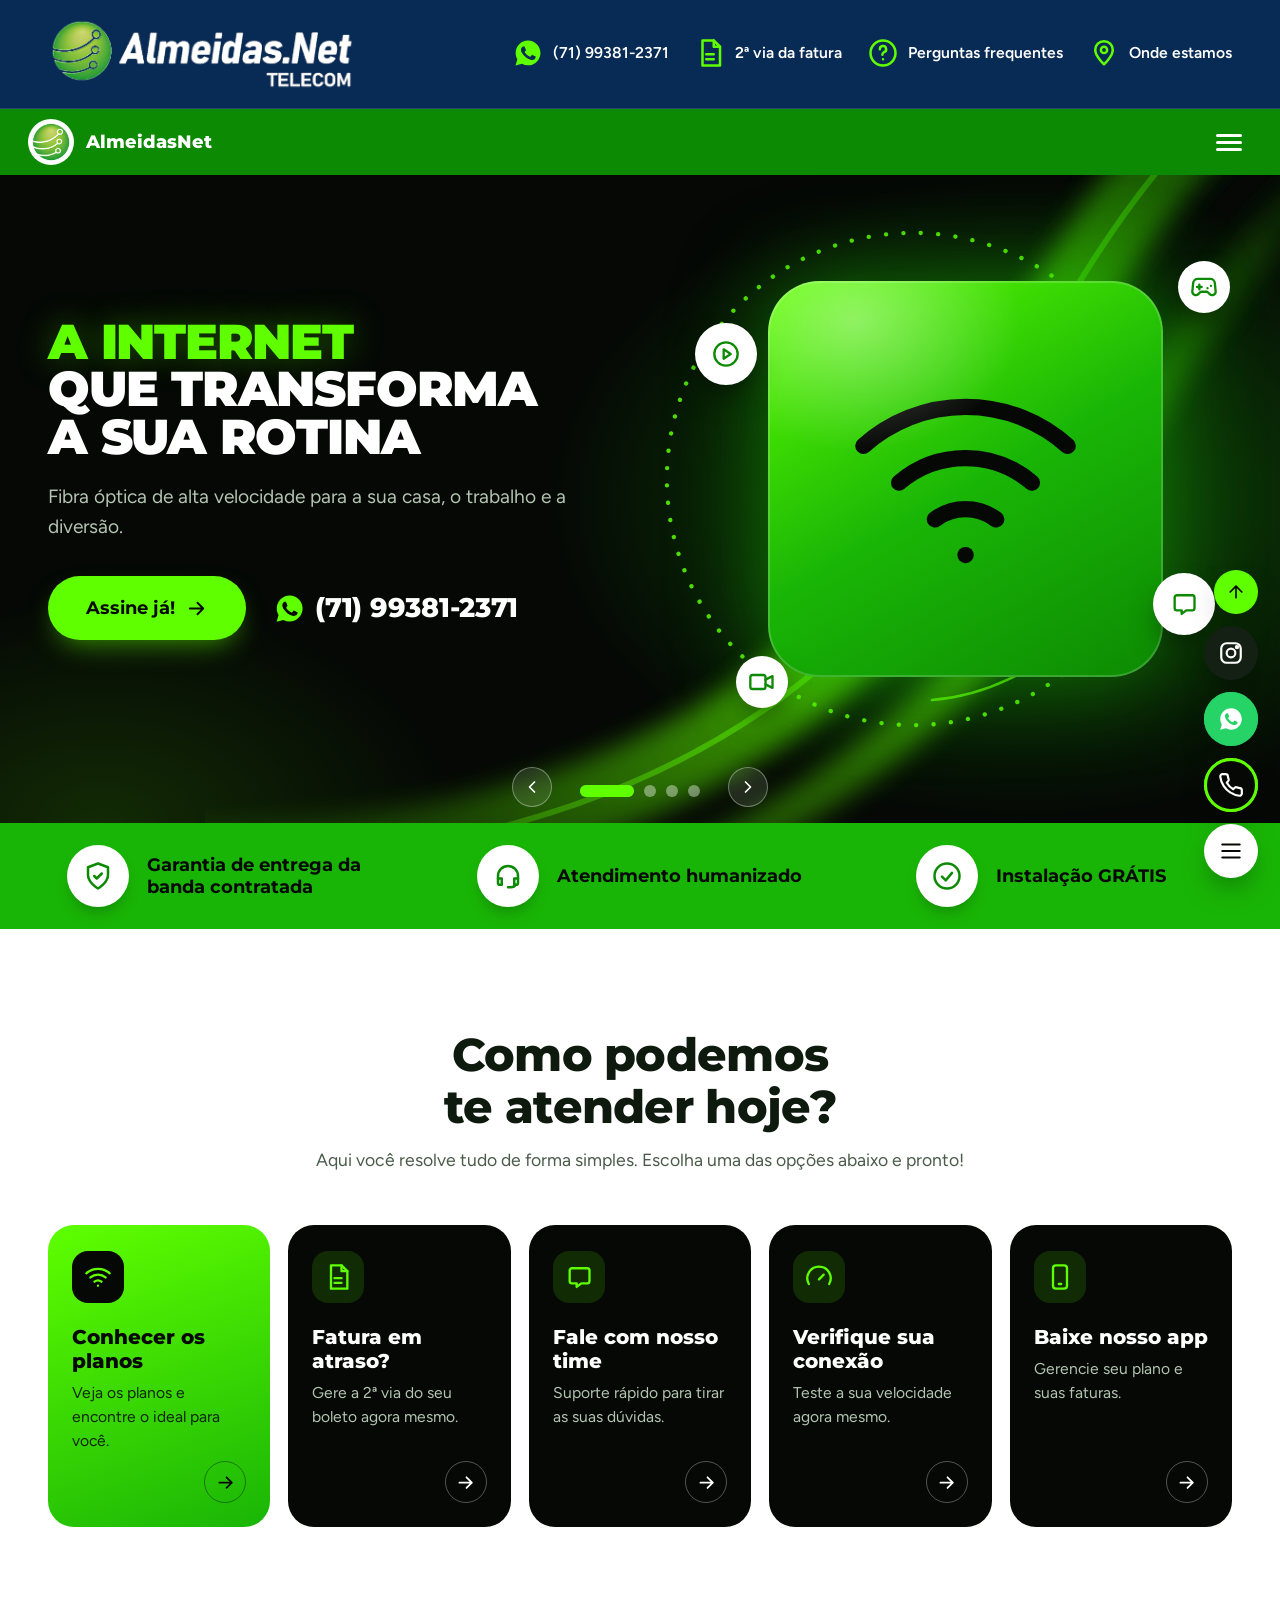
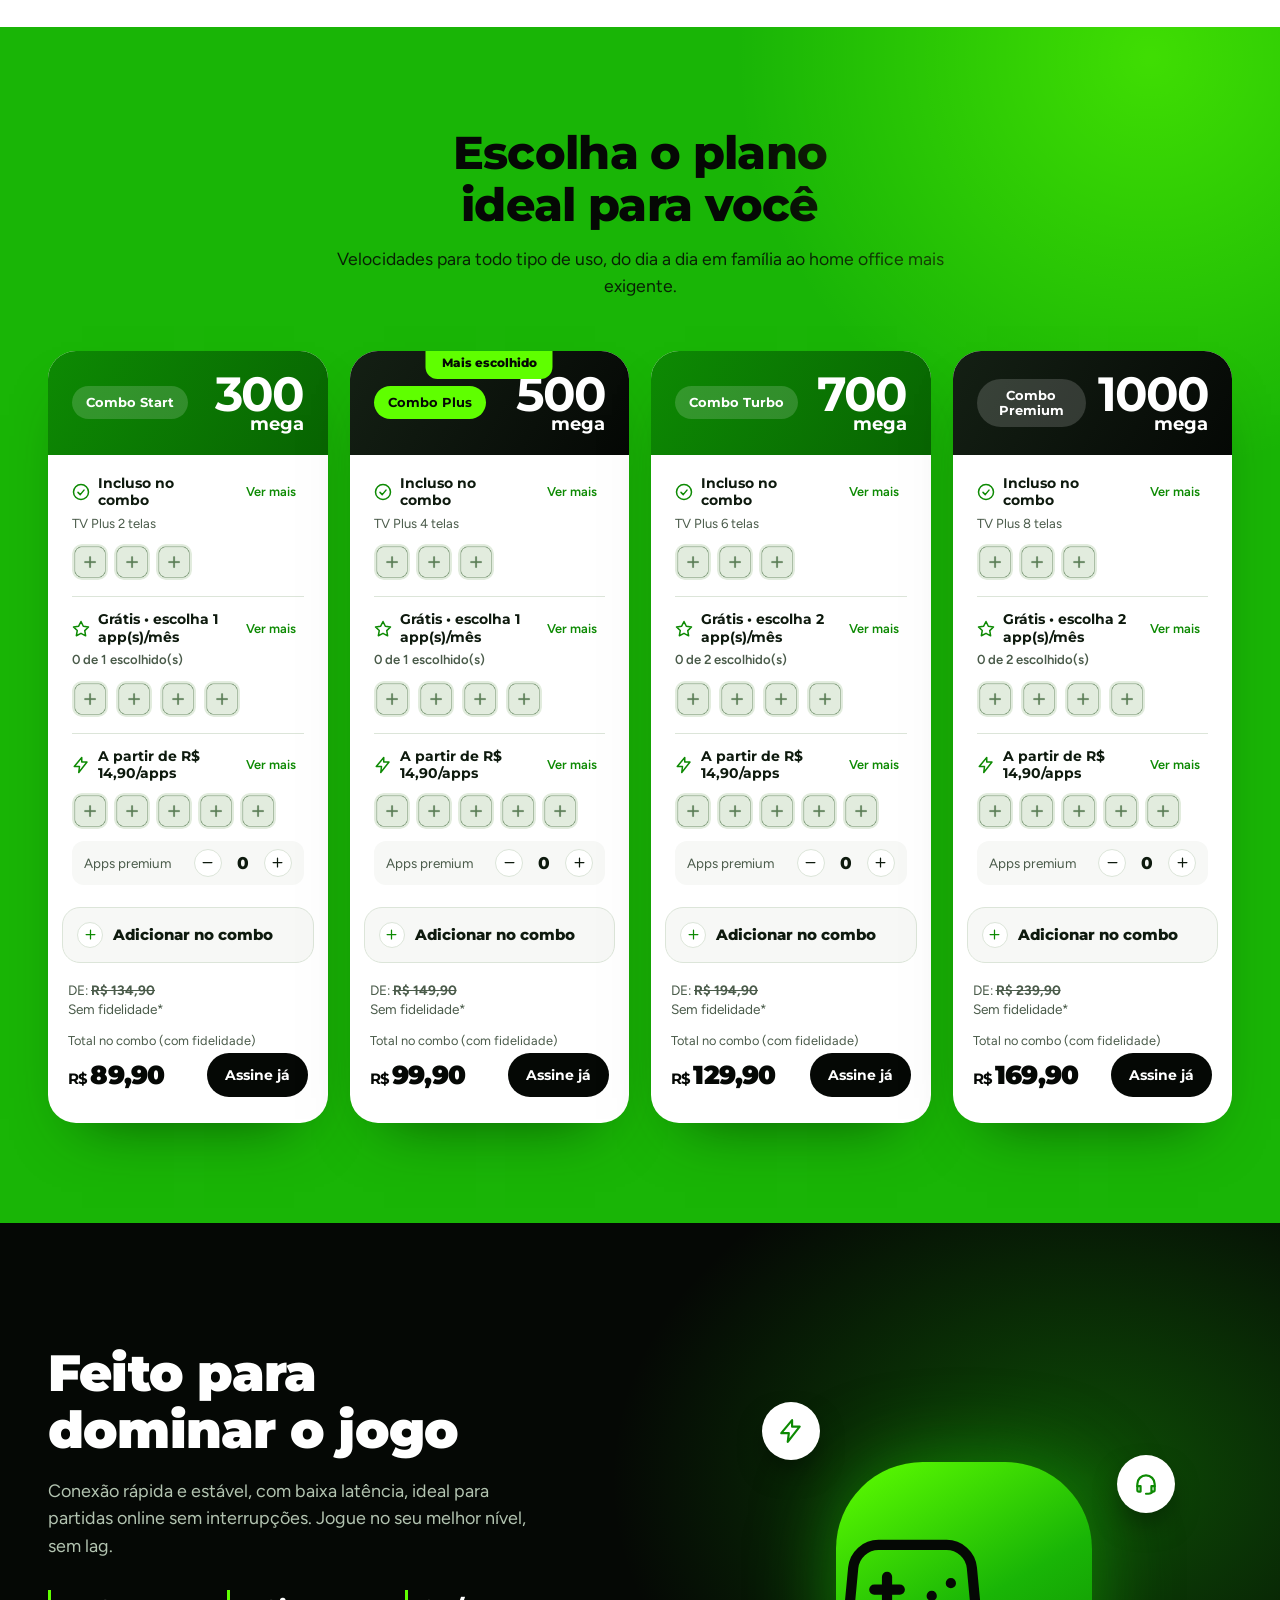
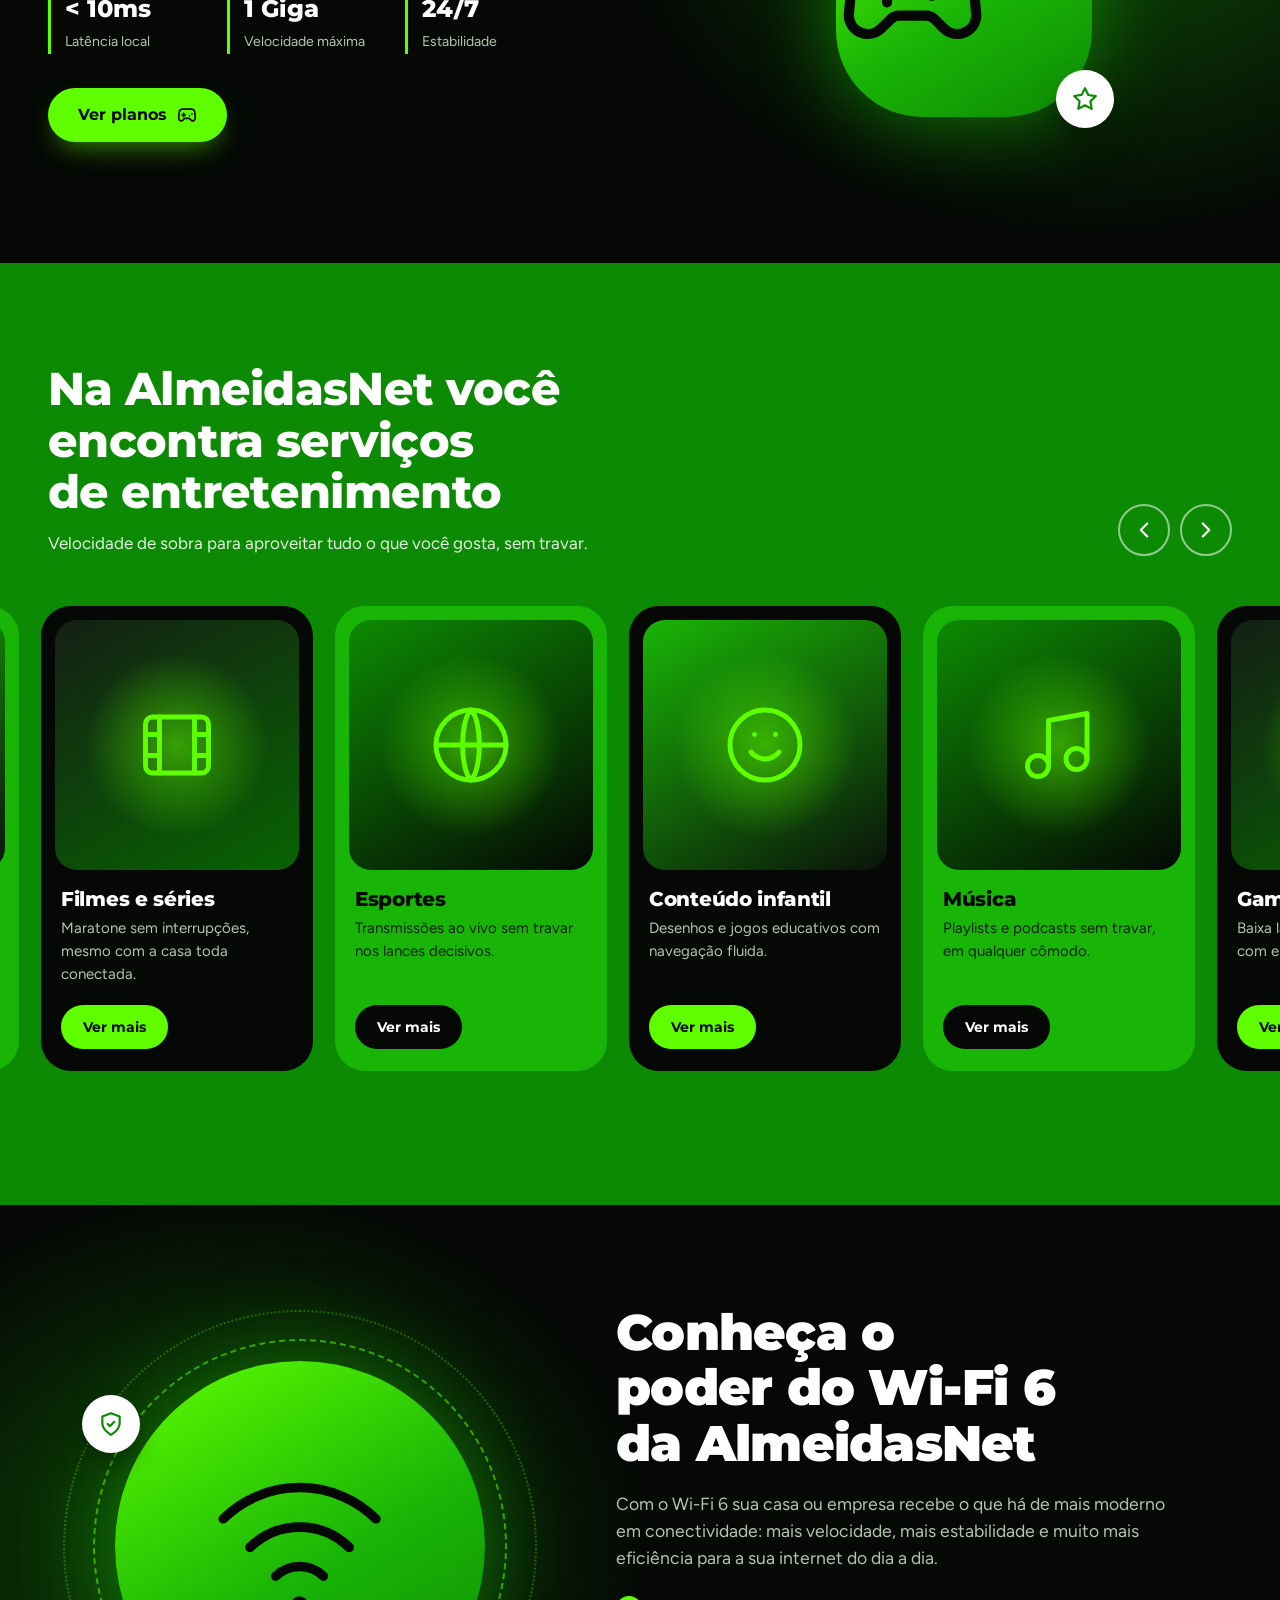
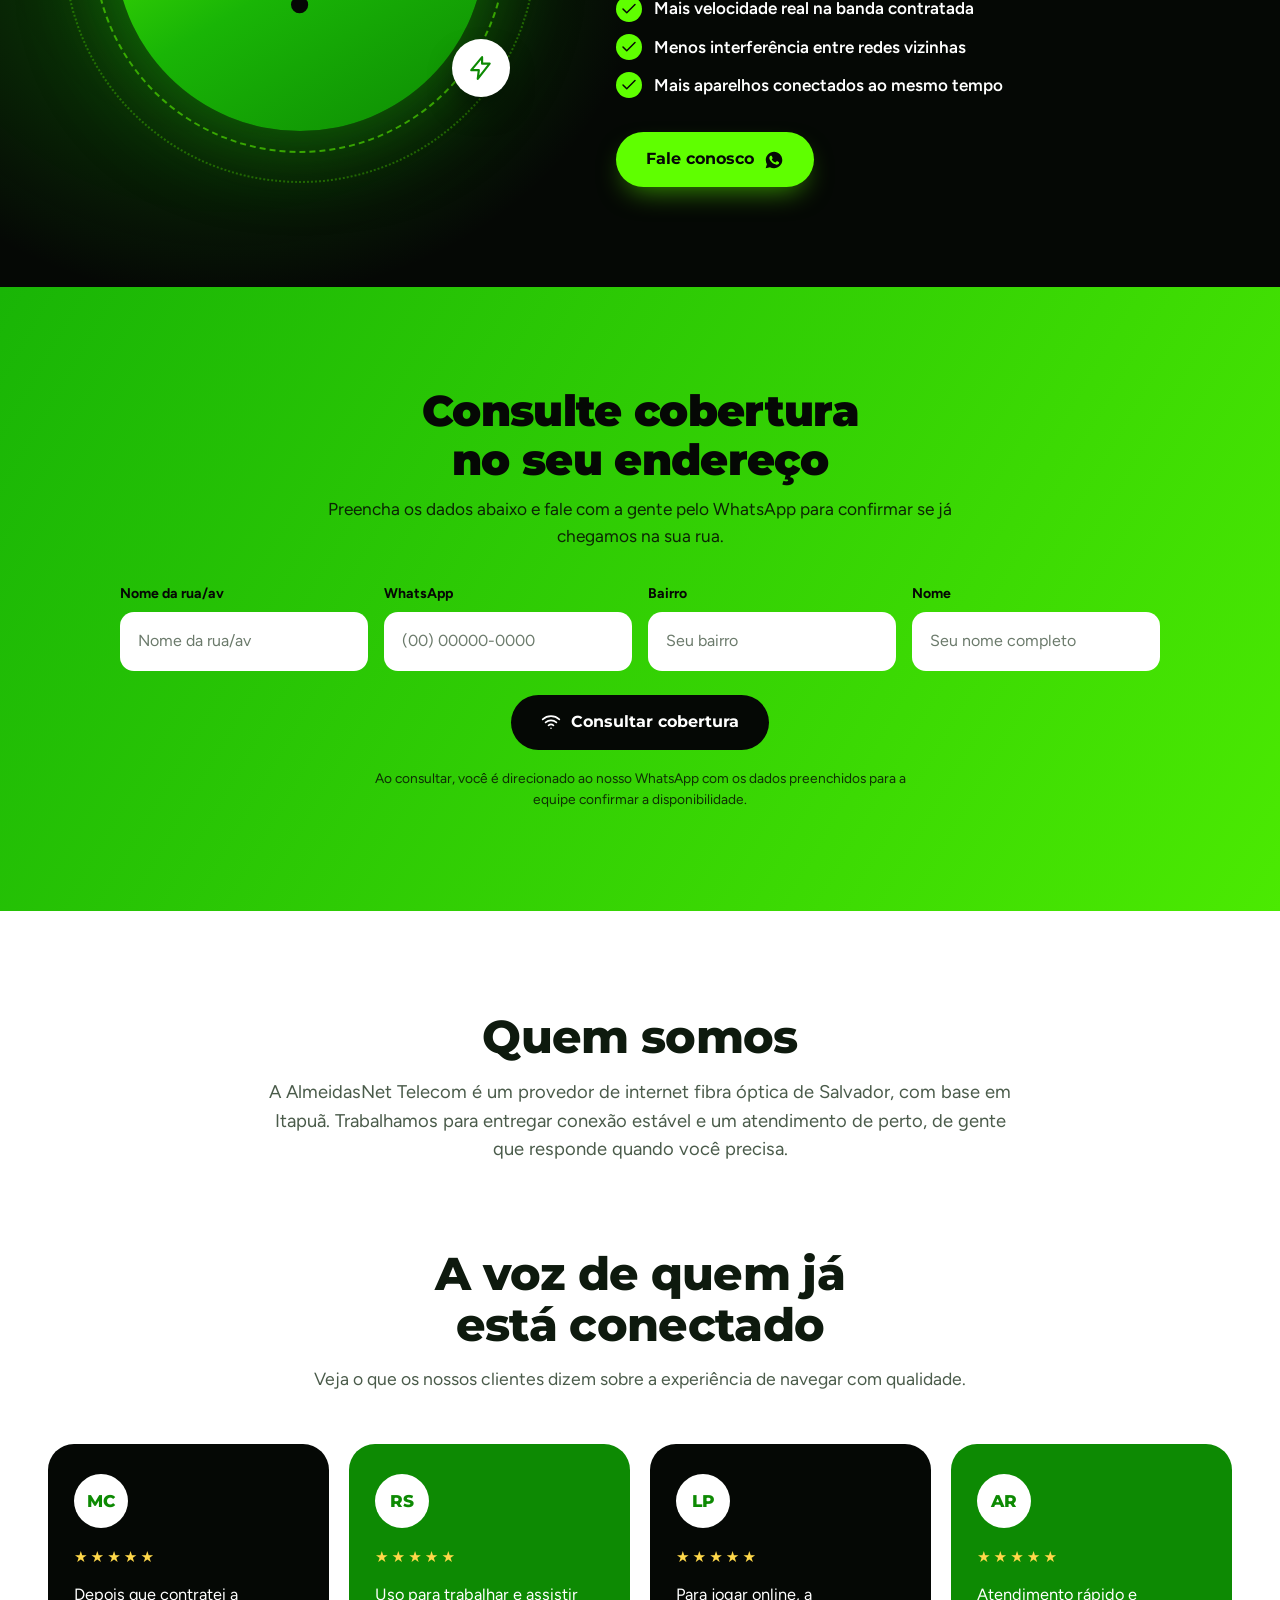
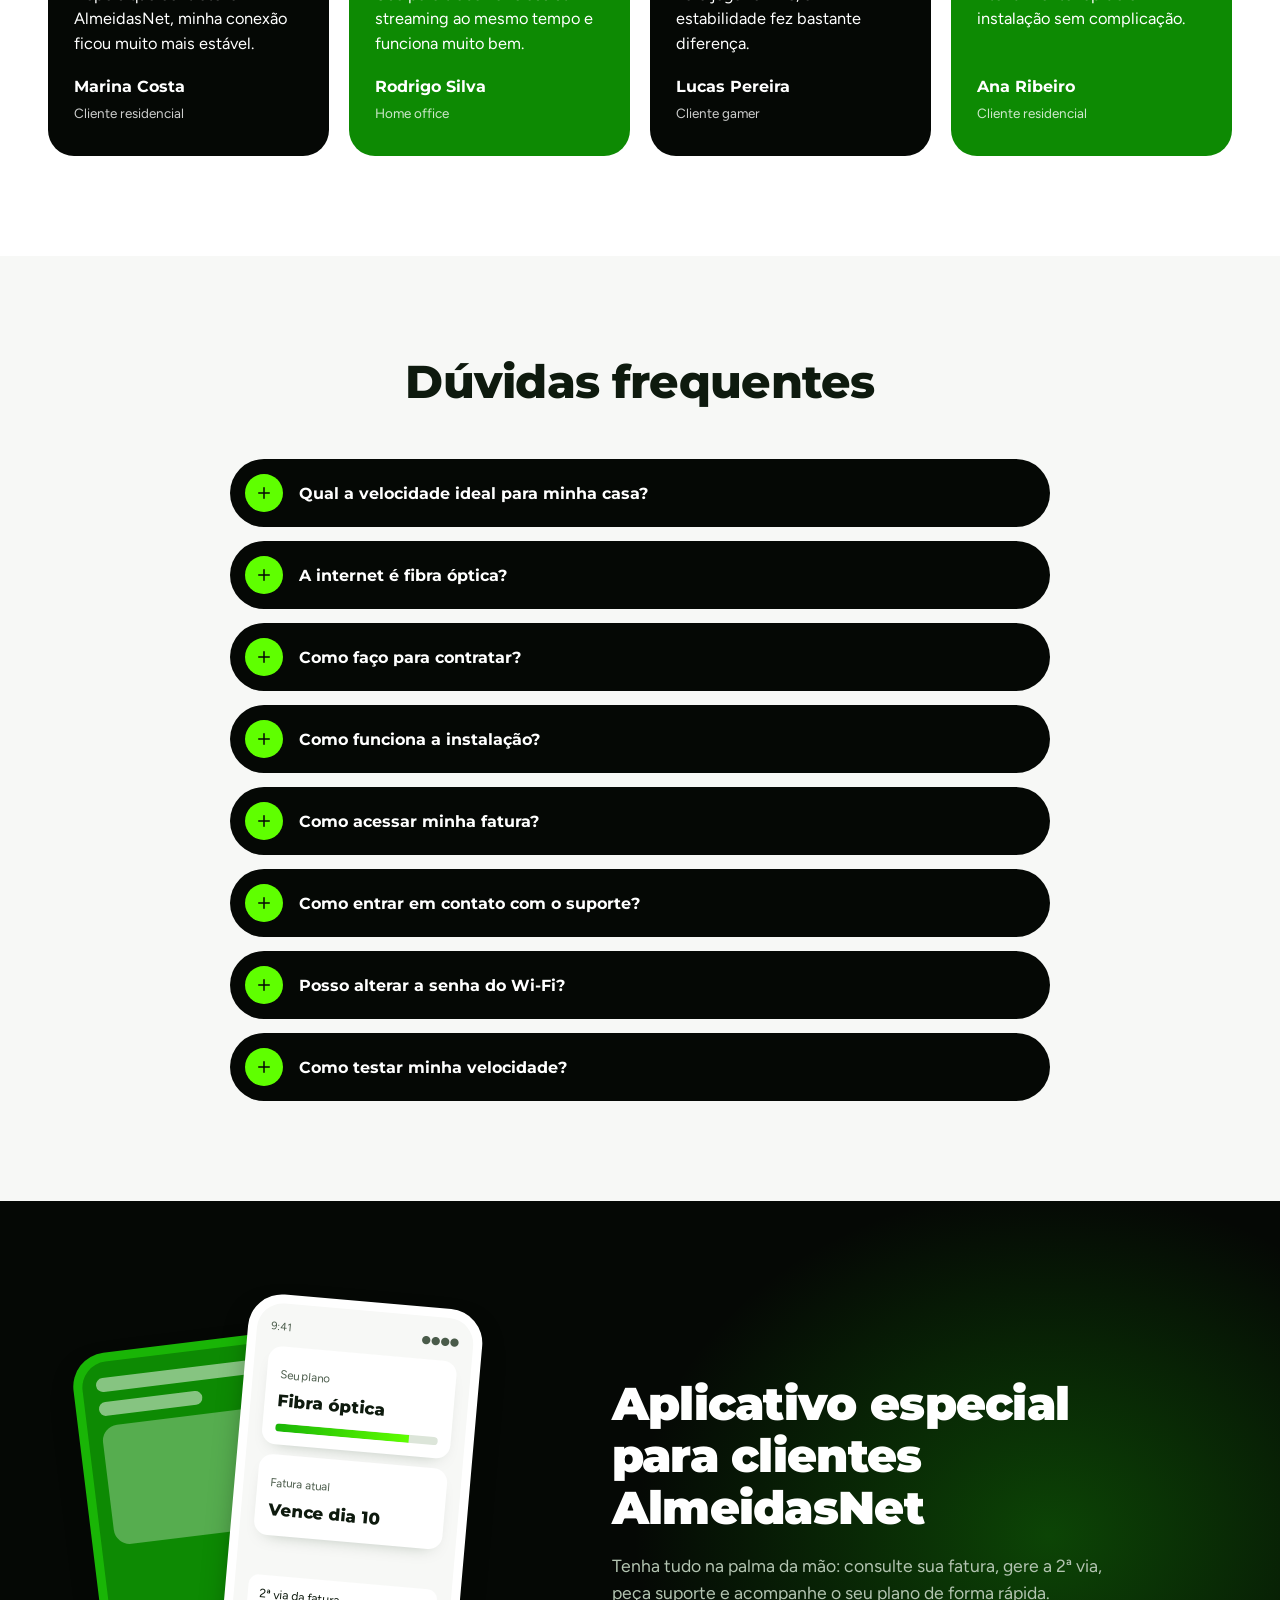
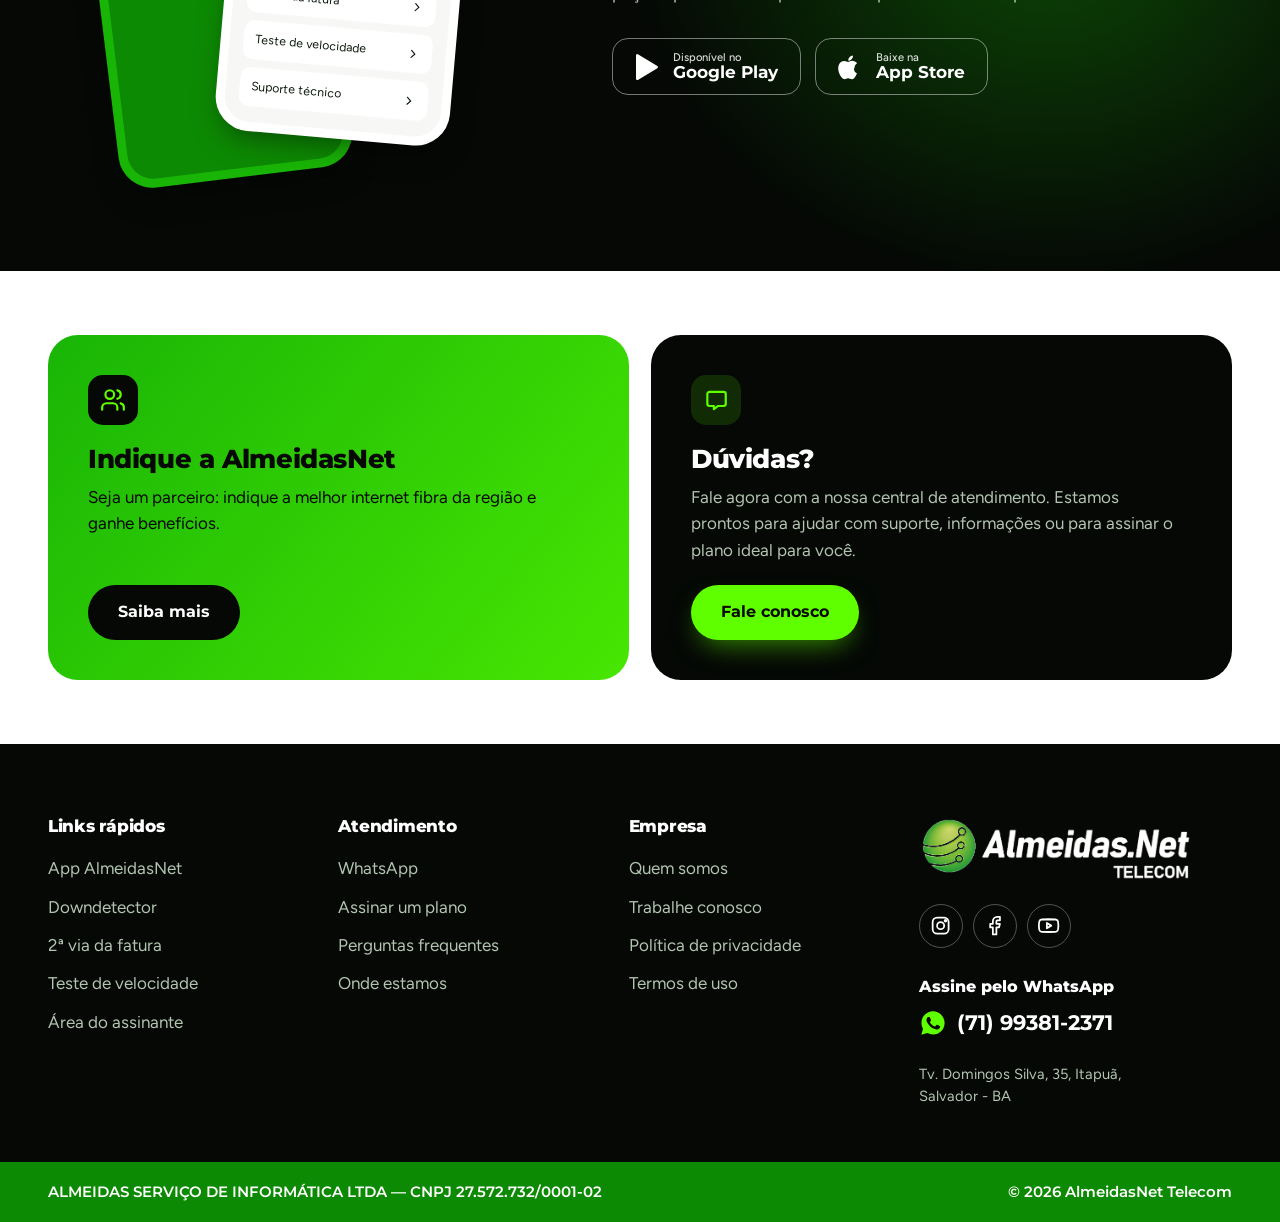
==== index.html @ 6de7a8dc "atualizado as mensagens de wpp" ====
<!DOCTYPE html>
<html lang="pt-BR">
<head>
<meta charset="UTF-8" />
<script>document.documentElement.className += " js";</script>
<meta name="viewport" content="width=device-width, initial-scale=1.0" />
<title>AlmeidasNet Telecom | Internet Fibra Óptica em Salvador</title>
<meta name="description" content="Internet fibra óptica rápida e estável para sua casa ou empresa. Conheça os planos da AlmeidasNet Telecom." />
<meta name="theme-color" content="#0D8A03" />

<meta property="og:type" content="website" />
<meta property="og:title" content="AlmeidasNet Telecom | Internet Fibra Óptica" />
<meta property="og:description" content="Internet fibra óptica rápida e estável para sua casa ou empresa. Conheça os planos da AlmeidasNet Telecom." />
<meta property="og:locale" content="pt_BR" />
<meta property="og:site_name" content="AlmeidasNet Telecom" />

<link rel="icon" type="image/png" href="images/logo/favicon.png" />

<link rel="preconnect" href="https://fonts.googleapis.com" />
<link rel="preconnect" href="https://fonts.gstatic.com" crossorigin />
<link href="https://fonts.googleapis.com/css2?family=Montserrat:wght@500;600;700;800;900&family=Figtree:wght@400;500;600;700&display=swap" rel="stylesheet" />

<link rel="stylesheet" href="css/style.css" />

<script type="application/ld+json">
{
  "@context": "https://schema.org",
  "@type": "InternetServiceProvider",
  "name": "ALMEIDAS SERVIÇO DE INFORMÁTICA LTDA",
  "alternateName": "AlmeidasNet Telecom",
  "telephone": "+55-71-99381-2371",
  "address": {
    "@type": "PostalAddress",
    "streetAddress": "Tv. Domingos Silva, 35",
    "addressLocality": "Salvador",
    "addressRegion": "BA",
    "addressCountry": "BR"
  },
  "areaServed": "BR",
  "description": "Internet fibra óptica rápida e estável para sua casa ou empresa."
}
</script>
</head>
<body>
<a class="skip-link" href="#conteudo">Ir para o conteúdo</a>

<!-- ============ BARRA SUPERIOR (logo + contatos) ============ -->
<div class="topbar" id="topo">
  <div class="container topbar__inner">
    <a href="#inicio" class="logo" aria-label="AlmeidasNet Telecom — início">
      <img src="images/logo/logo-claro.png" alt="AlmeidasNet Telecom" width="1293" height="311" />
    </a>
    <ul class="topbar__links">
      <li><a data-wa data-wa-msg="Olá! Preciso de ajuda com a AlmeidasNet" target="_blank" rel="noopener"><i data-icon="whatsapp"></i><span data-wa-text></span></a></li>
      <li><a data-segunda-via target="_blank" rel="noopener"><i data-icon="file"></i>2ª via da fatura</a></li>
      <li><a href="#faq"><i data-icon="help"></i>Perguntas frequentes</a></li>
      <li><a data-mapa target="_blank" rel="noopener"><i data-icon="pin"></i>Onde estamos</a></li>
    </ul>
  </div>
</div>

<!-- ============ NAVBAR (fixa ao rolar) ============ -->
<nav class="site-nav" id="site-nav" aria-label="Navegação principal">
  <div class="container site-nav__inner">
    <a class="site-nav__brand" href="#inicio" aria-label="AlmeidasNet — início">
      <span class="site-nav__mark"><img src="images/logo/marca.png" alt="" width="257" height="257" /></span>
      <span class="site-nav__name">AlmeidasNet</span>
      <img class="site-nav__logo" src="images/logo/logo-colorido.png" alt="AlmeidasNet Telecom" width="1293" height="311" />
    </a>

    <div class="site-nav__panel" id="nav-panel">
      <ul class="site-nav__links">
        <li><a href="#quem-somos"><i data-icon="users"></i>Quem somos</a></li>
        <li><a href="#planos"><i data-icon="home"></i>Para sua casa</a></li>
        <li><a href="#entretenimento"><i data-icon="film"></i>Entretenimento</a></li>
        <li><a data-wa data-wa-msg="Olá! Quero falar com a AlmeidasNet" target="_blank" rel="noopener"><i data-icon="chat"></i>Fale conosco</a></li>
        <li><a data-wa data-wa-msg="Olá! Quero trabalhar na AlmeidasNet" target="_blank" rel="noopener"><i data-icon="briefcase"></i>Trabalhe conosco</a></li>
      </ul>
      <div class="site-nav__pills">
        <a class="pill pill--orange" data-central-assinante target="_blank" rel="noopener">Área do assinante</a>
        <a class="pill pill--dark" data-wa data-wa-msg="Olá! Quero assinar um plano da AlmeidasNet" target="_blank" rel="noopener">Assine agora</a>
        <button type="button" class="pill pill--outline" data-open-popup>Indique e ganhe</button>
      </div>
    </div>

    <a class="site-nav__cta" data-wa data-wa-msg="Olá! Quero assinar um plano da AlmeidasNet" target="_blank" rel="noopener"><i data-icon="whatsapp"></i>Assinar</a>

    <button class="nav-toggle" id="nav-toggle" type="button" aria-label="Abrir menu" aria-expanded="false" aria-controls="nav-panel">
      <span></span><span></span><span></span>
    </button>
  </div>
  <div class="nav-overlay" id="nav-overlay"></div>
</nav>

<main id="conteudo">

<!-- ============ HERO / CARROSSEL ============ -->
<section id="inicio" class="hero" aria-roledescription="carrossel" aria-label="Destaques">
  <div class="hero__track" id="hero-track"></div>

  <button class="hero__arrow hero__arrow--prev" type="button" aria-label="Slide anterior"><i data-icon="chevron-left"></i></button>
  <button class="hero__arrow hero__arrow--next" type="button" aria-label="Próximo slide"><i data-icon="chevron-right"></i></button>
  <div class="hero__dots" id="hero-dots" role="tablist" aria-label="Escolher slide"></div>
</section>

<!-- ============ FAIXA DE BENEFÍCIOS ============ -->
<section class="strip" aria-label="Diferenciais">
  <div class="container strip__grid" id="strip-grid"></div>
</section>

<!-- ============ COMO PODEMOS TE ATENDER ============ -->
<section id="atendimento" class="section atender">
  <div class="container">
    <div class="section-head section-head--center" data-reveal>
      <h2>Como podemos te atender hoje?</h2>
      <p>Aqui você resolve tudo de forma simples. Escolha uma das opções abaixo e pronto!</p>
    </div>
    <div class="atender__grid" data-reveal>
      <a class="atender-card atender-card--featured" href="#planos">
        <span class="atender-card__icon"><i data-icon="wifi"></i></span>
        <strong>Conhecer os planos</strong>
        <p>Veja os planos e encontre o ideal para você.</p>
        <span class="atender-card__go"><i data-icon="arrow"></i></span>
      </a>
      <a class="atender-card" data-segunda-via target="_blank" rel="noopener">
        <span class="atender-card__icon"><i data-icon="file"></i></span>
        <strong>Fatura em atraso?</strong>
        <p>Gere a 2ª via do seu boleto agora mesmo.</p>
        <span class="atender-card__go"><i data-icon="arrow"></i></span>
      </a>
      <a class="atender-card" data-wa data-wa-msg="Olá! Preciso de ajuda com a AlmeidasNet" target="_blank" rel="noopener">
        <span class="atender-card__icon"><i data-icon="chat"></i></span>
        <strong>Fale com nosso time</strong>
        <p>Suporte rápido para tirar as suas dúvidas.</p>
        <span class="atender-card__go"><i data-icon="arrow"></i></span>
      </a>
      <a class="atender-card" data-teste-velocidade target="_blank" rel="noopener">
        <span class="atender-card__icon"><i data-icon="gauge"></i></span>
        <strong>Verifique sua conexão</strong>
        <p>Teste a sua velocidade agora mesmo.</p>
        <span class="atender-card__go"><i data-icon="arrow"></i></span>
      </a>
      <a class="atender-card" data-app-android target="_blank" rel="noopener">
        <span class="atender-card__icon"><i data-icon="phone-app"></i></span>
        <strong>Baixe nosso app</strong>
        <p>Gerencie seu plano e suas faturas.</p>
        <span class="atender-card__go"><i data-icon="arrow"></i></span>
      </a>
    </div>
  </div>
</section>

<!-- ============ PLANOS ============ -->
<section id="planos" class="section planos">
  <div class="container">
    <div class="section-head section-head--center" data-reveal>
      <h2>Escolha o plano ideal para você</h2>
      <p>Velocidades para todo tipo de uso, do dia a dia em família ao home office mais exigente.</p>
    </div>
    <div class="plans-grid" id="planos-grid" data-reveal></div>
  </div>
</section>

<!-- ============ GAMER ============ -->
<section id="gamer" class="section gamer" hidden>
  <div class="container gamer__layout">
    <div class="gamer__copy" data-reveal>
      <h2 id="gamer-titulo"></h2>
      <p id="gamer-texto"></p>
      <div class="gamer__stats" id="gamer-stats"></div>
      <a class="btn btn--lime" href="#planos"><span id="gamer-botao"></span><i data-icon="gamepad"></i></a>
    </div>
    <div class="gamer__art" data-reveal aria-hidden="true">
      <div class="ping"><span></span><span></span><span></span></div>
      <div class="gamer__pad"><i data-icon="gamepad"></i></div>
      <span class="float-chip float-chip--a"><i data-icon="bolt"></i></span>
      <span class="float-chip float-chip--b"><i data-icon="headset"></i></span>
      <span class="float-chip float-chip--c"><i data-icon="star"></i></span>
    </div>
  </div>
</section>

<!-- ============ ENTRETENIMENTO ============ -->
<section id="entretenimento" class="section entret">
  <div class="container">
    <div class="entret__head" data-reveal>
      <div>
        <h2 id="entret-titulo"></h2>
        <p id="entret-texto"></p>
      </div>
      <div class="entret__nav">
        <button type="button" class="round-btn" id="entret-prev" aria-label="Anterior"><i data-icon="chevron-left"></i></button>
        <button type="button" class="round-btn" id="entret-next" aria-label="Próximo"><i data-icon="chevron-right"></i></button>
      </div>
    </div>
  </div>
  <div class="entret__scroller" id="entret-scroller" tabindex="0" aria-label="Serviços de entretenimento"></div>
</section>

<!-- ============ WI-FI 6 ============ -->
<section id="wifi6" class="section wifi" hidden>
  <div class="container wifi__layout">
    <div class="wifi__art" data-reveal aria-hidden="true">
      <div class="wifi__disc">
        <svg viewBox="0 0 240 240" fill="none">
          <g class="wifi__waves" stroke="currentColor" stroke-width="10" stroke-linecap="round">
            <path d="M40 92a114 114 0 0 1 160 0"/>
            <path d="M68 122a74 74 0 0 1 104 0"/>
            <path d="M95 152a36 36 0 0 1 50 0"/>
          </g>
          <circle cx="120" cy="182" r="9" fill="currentColor"/>
        </svg>
      </div>
      <span class="float-chip float-chip--a"><i data-icon="shield"></i></span>
      <span class="float-chip float-chip--b"><i data-icon="bolt"></i></span>
    </div>
    <div class="wifi__copy" data-reveal>
      <h2 id="wifi-titulo"></h2>
      <p id="wifi-texto"></p>
      <ul class="check-list" id="wifi-itens"></ul>
      <a class="btn btn--lime" data-wa data-wa-msg="Olá! Quero saber mais sobre o Wi-Fi 6 da AlmeidasNet" target="_blank" rel="noopener"><span id="wifi-botao"></span><i data-icon="whatsapp"></i></a>
    </div>
  </div>
</section>

<!-- ============ CONSULTE COBERTURA ============ -->
<section class="section coverage">
  <div class="container">
    <div class="coverage__head" data-reveal>
      <h2>Consulte cobertura no seu endereço</h2>
      <p>Preencha os dados abaixo e fale com a gente pelo WhatsApp para confirmar se já chegamos na sua rua.</p>
    </div>
    <form class="coverage-form" id="coverage-form" data-reveal>
      <div class="field">
        <label for="cf-rua">Nome da rua/av</label>
        <input type="text" id="cf-rua" name="rua" placeholder="Nome da rua/av" autocomplete="street-address" required>
      </div>
      <div class="field">
        <label for="cf-whatsapp">WhatsApp</label>
        <input type="tel" id="cf-whatsapp" name="whatsapp" placeholder="(00) 00000-0000" autocomplete="tel" required>
      </div>
      <div class="field">
        <label for="cf-bairro">Bairro</label>
        <input type="text" id="cf-bairro" name="bairro" placeholder="Seu bairro" required>
      </div>
      <div class="field">
        <label for="cf-nome">Nome</label>
        <input type="text" id="cf-nome" name="nome" placeholder="Seu nome completo" autocomplete="name" required>
      </div>
      <div class="coverage-form__submit">
        <button type="submit" class="btn btn--dark"><i data-icon="wifi"></i>Consultar cobertura</button>
      </div>
    </form>
    <p class="coverage__note">Ao consultar, você é direcionado ao nosso WhatsApp com os dados preenchidos para a equipe confirmar a disponibilidade.</p>
  </div>
</section>

<!-- ============ QUEM SOMOS + DEPOIMENTOS ============ -->
<section id="quem-somos" class="section about">
  <div class="container">
    <div class="about__intro" data-reveal>
      <h2>Quem somos</h2>
      <p>A AlmeidasNet Telecom é um provedor de internet fibra óptica de Salvador, com base em Itapuã. Trabalhamos para entregar conexão estável e um atendimento de perto, de gente que responde quando você precisa.</p>
    </div>

    <div class="section-head section-head--center about__voice" data-reveal>
      <h2>A voz de quem já está conectado</h2>
      <p>Veja o que os nossos clientes dizem sobre a experiência de navegar com qualidade.</p>
    </div>
    <div class="testimonials" id="depoimentos-grid" data-reveal></div>
  </div>
</section>

<!-- ============ FAQ ============ -->
<section id="faq" class="section faq">
  <div class="container">
    <div class="section-head section-head--center" data-reveal>
      <h2>Dúvidas frequentes</h2>
    </div>
    <div class="accordion" data-reveal>
      <div class="accordion-item">
        <button class="accordion-item__question" aria-expanded="false">Qual a velocidade ideal para minha casa?<i data-icon="plus"></i></button>
        <div class="accordion-item__answer"><div>Depende do número de pessoas e dispositivos conectados ao mesmo tempo. Para 1 a 3 dispositivos, um plano de entrada já atende bem; para famílias maiores ou home office, recomendamos os planos mais altos.</div></div>
      </div>
      <div class="accordion-item">
        <button class="accordion-item__question" aria-expanded="false">A internet é fibra óptica?<i data-icon="plus"></i></button>
        <div class="accordion-item__answer"><div>Sim, a nossa rede é em fibra óptica, da nossa central até a sua casa ou empresa.</div></div>
      </div>
      <div class="accordion-item">
        <button class="accordion-item__question" aria-expanded="false">Como faço para contratar?<i data-icon="plus"></i></button>
        <div class="accordion-item__answer"><div>Basta escolher o plano ideal e falar com a gente pelo WhatsApp. Nossa equipe verifica a disponibilidade no seu endereço e agenda a instalação.</div></div>
      </div>
      <div class="accordion-item">
        <button class="accordion-item__question" aria-expanded="false">Como funciona a instalação?<i data-icon="plus"></i></button>
        <div class="accordion-item__answer"><div>Um técnico da AlmeidasNet vai até o local, faz a passagem do cabo de fibra e configura o roteador. O processo costuma levar poucas horas.</div></div>
      </div>
      <div class="accordion-item">
        <button class="accordion-item__question" aria-expanded="false">Como acessar minha fatura?<i data-icon="plus"></i></button>
        <div class="accordion-item__answer"><div>Você pode consultar e emitir a 2ª via da sua fatura pela Central do Assinante ou pelo aplicativo da AlmeidasNet</div></div>
      </div>
      <div class="accordion-item">
        <button class="accordion-item__question" aria-expanded="false">Como entrar em contato com o suporte?<i data-icon="plus"></i></button>
        <div class="accordion-item__answer"><div>Nosso suporte está disponível pelo WhatsApp, pelo telefone <span data-tel-text></span> ou pela Central do Assinante.</div></div>
      </div>
      <div class="accordion-item">
        <button class="accordion-item__question" aria-expanded="false">Posso alterar a senha do Wi-Fi?<i data-icon="plus"></i></button>
        <div class="accordion-item__answer"><div>Sim, você pode alterar o nome e a senha da sua rede pelo aplicativo do roteador ou pedindo ajuda ao nosso suporte.</div></div>
      </div>
      <div class="accordion-item">
        <button class="accordion-item__question" aria-expanded="false">Como testar minha velocidade?<i data-icon="plus"></i></button>
        <div class="accordion-item__answer"><div>Use o teste de velocidade do <a class="text-link" data-teste-velocidade target="_blank" rel="noopener">speedtest.net</a> para verificar se está tudo dentro do contratado, de preferência com o aparelho conectado por cabo.</div></div>
      </div>
    </div>
  </div>
</section>

<!-- ============ APP ============ -->
<section id="app" class="section app">
  <div class="container app__layout">
    <div class="app__art" data-reveal aria-hidden="true">
      <div class="phone phone--back"><div class="phone__screen"><span class="phone__bar"></span><span class="phone__bar phone__bar--short"></span><span class="phone__block"></span></div></div>
      <div class="phone phone--front">
        <div class="phone__screen">
          <div class="phone__top"><span>9:41</span><span>●●●●</span></div>
          <div class="phone__card"><small>Seu plano</small><strong>Fibra óptica</strong><div class="phone__meter"><span></span></div></div>
          <div class="phone__card"><small>Fatura atual</small><strong>Vence dia 10</strong></div>
          <div class="phone__list">
            <div>2ª via da fatura <i data-icon="chevron-right"></i></div>
            <div>Teste de velocidade <i data-icon="chevron-right"></i></div>
            <div>Suporte técnico <i data-icon="chevron-right"></i></div>
          </div>
        </div>
      </div>
    </div>
    <div class="app__copy" data-reveal>
      <h2>Aplicativo especial para clientes AlmeidasNet</h2>
      <p>Tenha tudo na palma da mão: consulte sua fatura, gere a 2ª via, peça suporte e acompanhe o seu plano de forma rápida.</p>
      <div class="store-buttons">
        <a class="store-btn" data-app-android target="_blank" rel="noopener"><i data-icon="play-store"></i><span><small>Disponível no</small>Google Play</span></a>
        <a class="store-btn" data-app-iphone target="_blank" rel="noopener"><i data-icon="apple"></i><span><small>Baixe na</small>App Store</span></a>
      </div>
    </div>
  </div>
</section>

<!-- ============ INDIQUE / DÚVIDAS ============ -->
<section class="section section--tight ctas">
  <div class="container">
    <div class="cta-cards" data-reveal>
      <div class="cta-card cta-card--green">
        <div>
          <span class="cta-card__icon"><i data-icon="users"></i></span>
          <h3>Indique a AlmeidasNet</h3>
          <p>Seja um parceiro: indique a melhor internet fibra da região e ganhe benefícios.</p>
        </div>
        <button type="button" class="btn btn--dark" data-open-popup>Saiba mais</button>
      </div>
      <div class="cta-card cta-card--dark">
        <div>
          <span class="cta-card__icon"><i data-icon="chat"></i></span>
          <h3>Dúvidas?</h3>
          <p>Fale agora com a nossa central de atendimento. Estamos prontos para ajudar com suporte, informações ou para assinar o plano ideal para você.</p>
        </div>
        <a class="btn btn--lime" data-wa data-wa-msg="Olá! Tenho uma dúvida sobre a AlmeidasNet" target="_blank" rel="noopener">Fale conosco</a>
      </div>
    </div>
  </div>
</section>
</main>

<!-- ============ RODAPÉ ============ -->
<footer class="site-footer" id="onde-estamos">
  <div class="container">
    <div class="footer-grid">
      <div class="footer-col">
        <h4>Links rápidos</h4>
        <ul>
          <li><a data-app-android target="_blank" rel="noopener">App AlmeidasNet</a></li>
          <li><a data-downdetector target="_blank" rel="noopener">Downdetector</a></li>
          <li><a data-segunda-via target="_blank" rel="noopener">2ª via da fatura</a></li>
          <li><a data-teste-velocidade target="_blank" rel="noopener">Teste de velocidade</a></li>
          <li><a data-central-assinante target="_blank" rel="noopener">Área do assinante</a></li>
        </ul>
      </div>
      <div class="footer-col">
        <h4>Atendimento</h4>
        <ul>
          <li><a data-wa data-wa-msg="Olá! Preciso de ajuda com a AlmeidasNet" target="_blank" rel="noopener">WhatsApp</a></li>
          <li><a data-wa data-wa-msg="Olá! Quero assinar um plano da AlmeidasNet" target="_blank" rel="noopener">Assinar um plano</a></li>
          <li><a href="#faq">Perguntas frequentes</a></li>
          <li><a data-mapa target="_blank" rel="noopener">Onde estamos</a></li>
        </ul>
      </div>
      <div class="footer-col">
        <h4>Empresa</h4>
        <ul>
          <li><a href="#quem-somos">Quem somos</a></li>
          <li><a data-wa data-wa-msg="Olá! Quero trabalhar na AlmeidasNet" target="_blank" rel="noopener">Trabalhe conosco</a></li>
          <li><a href="#">Política de privacidade</a></li>
          <li><a href="#">Termos de uso</a></li>
        </ul>
        <a class="footer-contract" data-contrato target="_blank" rel="noopener" hidden>Contrato de prestação de serviço</a>
      </div>
      <div class="footer-brand">
        <a href="#inicio" class="logo" aria-label="AlmeidasNet Telecom — início">
          <img src="images/logo/logo-claro.png" alt="AlmeidasNet Telecom" width="1293" height="311" />
        </a>
        <div class="footer-social">
          <a data-ig target="_blank" rel="noopener" aria-label="Instagram"><i data-icon="instagram"></i></a>
          <a data-fb target="_blank" rel="noopener" aria-label="Facebook"><i data-icon="facebook"></i></a>
          <a data-yt target="_blank" rel="noopener" aria-label="YouTube"><i data-icon="youtube"></i></a>
        </div>
        <p class="footer-brand__label">Assine pelo WhatsApp</p>
        <a class="footer-brand__phone" data-wa data-wa-msg="Olá! Quero assinar um plano da AlmeidasNet" target="_blank" rel="noopener"><i data-icon="whatsapp"></i><span data-wa-text></span></a>
        <address class="footer-brand__addr">Tv. Domingos Silva, 35, Itapuã,<br>Salvador&nbsp;-&nbsp;BA</address>
      </div>
    </div>
  </div>
  <div class="footer-bar">
    <div class="container footer-bar__inner">
      <span>ALMEIDAS SERVIÇO DE INFORMÁTICA LTDA — CNPJ 27.572.732/0001-02</span>
      <span>© <span id="current-year"></span> AlmeidasNet Telecom</span>
    </div>
  </div>
</footer>

<!-- ============ BOTÕES FLUTUANTES ============ -->
<div class="floating-actions">
  <button class="floating-btn back-to-top" type="button" aria-label="Voltar ao topo"><i data-icon="arrow-up"></i></button>

  <a class="floating-btn floating-btn--instagram" data-ig target="_blank" rel="noopener" aria-label="Instagram da AlmeidasNet"><i data-icon="instagram"></i></a>
  <a class="floating-btn floating-btn--whatsapp" data-wa data-wa-msg="Olá! Quero falar com a AlmeidasNet" target="_blank" rel="noopener" aria-label="Falar no WhatsApp"><i data-icon="whatsapp"></i></a>
  <a class="floating-btn floating-btn--phone" data-tel aria-label="Ligar para a AlmeidasNet"><i data-icon="phone"></i></a>

  <div class="floating-menu">
    <div class="floating-menu__panel" id="floating-menu-panel" role="menu"></div>
    <span class="floating-menu__hint" id="menu-hint" aria-hidden="true">Menu</span>
    <button class="floating-btn floating-btn--menu" id="floating-menu-btn" type="button" aria-label="Abrir menu rápido" aria-expanded="false"><i data-icon="menu"></i></button>
  </div>
</div>

<!-- ============ MODAIS ============ -->
<div id="promo-popup" class="modal modal--popup" aria-hidden="true"></div>
<div id="apps-modal" class="modal modal--apps" aria-hidden="true"></div>

<script src="js/config.js"></script>
<script src="js/main.js"></script>
</body>
</html>
---- css/style.css ----
/* ==========================================================================
   ALMEIDAS.NET — TOKENS
   Paleta tirada do site atual: verde da faixa (#19B506), verde neon do
   título do banner (#5FFF00), preto do fundo e o laranja do botão
   "Área do assinante".
   ========================================================================== */
:root {
  --green: #19B506;
  --green-deep: #0D8A03;   /* barras com texto branco (contraste 4.5:1) */
  --green-dark: #086402;
  --lime: #5FFF00;
  --ink: #050805;
  --ink-2: #0B130B;
  --ink-3: #142014;
  --orange: #F08919;
  --paper: #F7F8F6;
  --topbar-bg: #082B55; /* cor de fundo da barra superior (logo + contatos) */
  --white: #FFFFFF;

  --text: #0E1A0E;
  --muted: #4A5B4A;
  --line: #DCE5D9;
  --on-dark: #EEF5EC;
  --on-dark-muted: #B3C4B1;

  --font-display: "Montserrat", "Segoe UI", system-ui, sans-serif;
  --font-body: "Figtree", "Segoe UI", system-ui, sans-serif;

  --container: 1240px;
  --r-sm: 12px;
  --r-md: 20px;
  --r-lg: 30px;
  --nav-h: 76px;

  --shadow-card: 0 24px 50px -28px rgba(5, 40, 5, 0.55);
  --shadow-float: 0 14px 30px -10px rgba(0, 0, 0, 0.5);
  --ease: cubic-bezier(0.22, 1, 0.36, 1);
}

@media (prefers-reduced-motion: reduce) {
  *, *::before, *::after { animation-duration: 0.001ms !important; animation-iteration-count: 1 !important; transition-duration: 0.001ms !important; scroll-behavior: auto !important; }
}

/* ==========================================================================
   RESET / BASE
   ========================================================================== */
*, *::before, *::after { box-sizing: border-box; }
html { scroll-behavior: smooth; scroll-padding-top: calc(var(--nav-h) + 12px); }
body {
  margin: 0;
  font-family: var(--font-body);
  font-size: 1.0625rem;
  color: var(--text);
  background: var(--white);
  -webkit-font-smoothing: antialiased;
  line-height: 1.55;
  overflow-x: hidden;
}
img, svg { max-width: 100%; display: block; }
img { height: auto; }
a { color: inherit; text-decoration: none; }
ul { list-style: none; margin: 0; padding: 0; }
button { font: inherit; color: inherit; cursor: pointer; border: none; background: none; padding: 0; }
h1, h2, h3, h4 { font-family: var(--font-display); margin: 0; line-height: 1.12; letter-spacing: -0.015em; text-wrap: balance; }
p { margin: 0; }
address { font-style: normal; }
[hidden] { display: none !important; }
.no-scroll { overflow: hidden; }

.ico { width: 1.25em; height: 1.25em; flex-shrink: 0; }
i[data-icon] { display: inline-flex; line-height: 0; }

:focus-visible { outline: 3px solid var(--lime); outline-offset: 3px; border-radius: 6px; }
.section--light :focus-visible, .atender :focus-visible, .about :focus-visible, .faq :focus-visible, .ctas :focus-visible, .topbar :focus-visible { outline-color: var(--green-deep); }

.skip-link { position: fixed; left: 12px; top: -60px; z-index: 300; background: var(--ink); color: var(--white); padding: 10px 16px; border-radius: 10px; transition: top 0.2s ease; }
.skip-link:focus { top: 12px; }

.container { width: 100%; max-width: var(--container); margin: 0 auto; padding: 0 28px; }
@media (max-width: 560px) { .container { padding: 0 20px; } }

.section { padding: 100px 0; position: relative; }
.section--tight { padding: 64px 0; }
@media (max-width: 720px) { .section { padding: 72px 0; } }

.section-head { max-width: 680px; margin-bottom: 52px; }
.section-head--center { margin-left: auto; margin-right: auto; text-align: center; }
.section-head h2 { font-size: clamp(1.9rem, 3.6vw, 2.9rem); font-weight: 800; }
.section-head p { margin-top: 14px; color: var(--muted); font-size: 1.1rem; }

.text-link { text-decoration: underline; text-underline-offset: 3px; color: var(--green-deep); font-weight: 600; }

/* ==========================================================================
   BOTÕES
   ========================================================================== */
.btn {
  position: relative; overflow: hidden;
  display: inline-flex; align-items: center; justify-content: center; gap: 10px;
  padding: 15px 30px;
  border-radius: 999px;
  font-family: var(--font-display); font-weight: 700; font-size: 1rem;
  white-space: nowrap;
  transition: transform 0.3s var(--ease), box-shadow 0.3s var(--ease), background 0.2s ease, color 0.2s ease;
}
.btn::after, .pill::after {
  content: ""; position: absolute; top: 0; bottom: 0; left: -80%; width: 50%;
  background: linear-gradient(100deg, transparent, rgba(255, 255, 255, 0.55), transparent);
  transform: skewX(-20deg);
  transition: left 0.6s var(--ease);
  pointer-events: none;
}
.btn:hover::after, .pill:hover::after { left: 130%; }
.btn:hover { transform: translateY(-3px); }
.btn:active { transform: translateY(0); }
.btn .ico { transition: transform 0.3s var(--ease); }
.btn:hover .ico { transform: translateX(3px) scale(1.08); }

.btn--lime { background: var(--lime); color: var(--ink); box-shadow: 0 12px 28px -10px rgba(95, 255, 0, 0.6); }
.btn--lime:hover { box-shadow: 0 18px 34px -10px rgba(95, 255, 0, 0.8); }
.btn--dark { background: var(--ink); color: var(--white); }
.btn--dark:hover { background: var(--ink-3); box-shadow: 0 16px 30px -12px rgba(0, 0, 0, 0.6); }
.btn--green { background: var(--green-deep); color: var(--white); }
.btn--sm { padding: 11px 22px; font-size: 0.9rem; }
.btn--lg { padding: 18px 38px; font-size: 1.15rem; }

/* ==========================================================================
   BARRA SUPERIOR (logo grande + contatos, como na Nex)
   ========================================================================== */
.topbar { background: var(--topbar-bg); border-bottom: 1px solid rgba(255, 255, 255, 0.14); }
.topbar__inner { display: flex; align-items: center; justify-content: space-between; gap: 24px; min-height: 108px; }
.logo { display: inline-flex; align-items: center; }
.logo img { height: 74px; width: auto; transition: transform 0.4s var(--ease); }
.topbar .logo:hover img { transform: scale(1.04); }

.topbar__links { display: flex; align-items: center; gap: 26px; flex-wrap: nowrap; justify-content: flex-end; }
.topbar__links a {
  position: relative; display: inline-flex; align-items: center; gap: 10px;
  font-weight: 600; font-size: 0.98rem; color: var(--white); white-space: nowrap;
  padding: 6px 0;
}
.topbar__links .ico { width: 30px; height: 30px; color: var(--lime); transition: transform 0.35s var(--ease), color 0.2s ease; }
.topbar__links a::after {
  content: ""; position: absolute; left: 40px; right: 0; bottom: 0; height: 2px;
  background: var(--green); transform: scaleX(0); transform-origin: left; transition: transform 0.3s var(--ease);
}
.topbar__links a:hover .ico { transform: translateY(-3px) rotate(-8deg) scale(1.1); color: var(--lime); }
.topbar__links a:hover::after { transform: scaleX(1); }

@media (max-width: 1120px) {
  .topbar__inner { justify-content: center; min-height: 92px; }
  .topbar__links { display: none; }
  .logo img { height: 64px; }
}

/* ==========================================================================
   NAVBAR (fixa, com efeitos)
   ========================================================================== */
.site-nav {
  position: sticky; top: 0; z-index: 90;
  background: var(--green-deep);
  color: var(--white);
  transition: box-shadow 0.3s ease, background 0.3s ease;
}
.site-nav--scrolled { box-shadow: 0 14px 30px -16px rgba(0, 0, 0, 0.65); background: linear-gradient(90deg, var(--green-deep), #0B7A03); }
.site-nav .container { max-width: 1380px; }
.site-nav__inner { display: flex; align-items: center; gap: 14px; min-height: var(--nav-h); }

.site-nav__brand { display: flex; align-items: center; gap: 12px; max-width: 0; opacity: 0; overflow: hidden; white-space: nowrap; transition: max-width 0.5s var(--ease), opacity 0.4s ease; }
.site-nav--scrolled .site-nav__brand { max-width: 260px; opacity: 1; }
.site-nav__mark img { width: 100%; height: 100%; object-fit: contain; }
.site-nav__mark { width: 46px; height: 46px; border-radius: 50%; background: var(--white); display: grid; place-items: center; padding: 4px; flex-shrink: 0; transition: transform 0.5s var(--ease); }
.site-nav__brand:hover .site-nav__mark { transform: rotate(360deg); }
.site-nav__name { display: none; font-family: var(--font-display); font-weight: 800; font-size: 1.15rem; }

.site-nav__panel { flex: 1; display: flex; align-items: center; justify-content: space-between; gap: 16px; min-width: 0; }
.site-nav__links { display: flex; align-items: center; gap: 2px; }
.site-nav__links a {
  position: relative; display: inline-flex; align-items: center; gap: 7px;
  padding: 10px 9px; border-radius: 999px; white-space: nowrap;
  font-weight: 600; font-size: 0.9rem;
  transition: background 0.25s ease;
}
.site-nav__links .ico { width: 20px; height: 20px; transition: transform 0.35s var(--ease); }
.site-nav__links a:hover { background: rgba(255, 255, 255, 0.16); }
.site-nav__links a:hover .ico { transform: translateY(-3px) rotate(-10deg) scale(1.15); }
.site-nav__links a.is-current { background: rgba(255, 255, 255, 0.2); }

.site-nav__pills { display: flex; align-items: center; gap: 6px; flex-shrink: 0; }
.pill {
  position: relative; overflow: hidden;
  display: inline-flex; align-items: center; justify-content: center; text-align: center;
  padding: 12px 15px; border-radius: 999px; white-space: nowrap;
  font-family: var(--font-display); font-weight: 700; font-size: 0.82rem; line-height: 1.15;
  border: 2px solid transparent;
  transition: transform 0.3s var(--ease), box-shadow 0.3s var(--ease), background 0.2s ease, color 0.2s ease, border-color 0.2s ease;
}
.pill:hover { transform: translateY(-3px); box-shadow: 0 14px 24px -12px rgba(0, 0, 0, 0.6); }
.pill--orange { background: var(--orange); color: #1A1100; }
.pill--dark { background: var(--ink); color: var(--white); }
.pill--outline { border-color: rgba(255, 255, 255, 0.85); color: var(--white); }
.pill--outline:hover { background: var(--white); color: var(--green-deep); }

.site-nav__logo, .site-nav__cta { display: none; }
.nav-toggle { display: none; width: 46px; height: 46px; position: relative; margin-left: auto; flex-shrink: 0; }
.nav-toggle span { position: absolute; left: 10px; right: 10px; height: 2.5px; background: var(--white); border-radius: 2px; transition: transform 0.3s var(--ease), opacity 0.2s ease, top 0.3s var(--ease); }
.nav-toggle span:nth-child(1) { top: 15px; }
.nav-toggle span:nth-child(2) { top: 22px; }
.nav-toggle span:nth-child(3) { top: 29px; }
.nav-toggle.is-open span:nth-child(1) { top: 22px; transform: rotate(45deg); }
.nav-toggle.is-open span:nth-child(2) { opacity: 0; }
.nav-toggle.is-open span:nth-child(3) { top: 22px; transform: rotate(-45deg); }
.nav-overlay { display: none; }

@media (max-width: 1320px) {
  :root { --nav-h: 66px; }
  .site-nav__name { display: inline; }
  .site-nav__brand { max-width: 260px; opacity: 1; }
  .nav-toggle { display: block; }
  .site-nav__panel {
    position: fixed; top: var(--drawer-top, var(--nav-h)); right: 0; bottom: 0; width: min(360px, 88vw);
    background: var(--ink); flex-direction: column; align-items: stretch; justify-content: flex-start; gap: 26px;
    padding: 28px 24px; overflow-y: auto; z-index: 95;
    transform: translateX(105%); transition: transform 0.4s var(--ease);
  }
  .site-nav__panel.is-open { transform: translateX(0); }
  .site-nav__links { flex-direction: column; align-items: stretch; gap: 2px; }
  .site-nav__links a { padding: 15px 14px; font-size: 1.08rem; border-radius: 14px; }
  .site-nav__pills { flex-direction: column; align-items: stretch; gap: 12px; }
  .site-nav__panel .pill--dark { background: var(--lime); color: var(--ink); }
  .pill { padding: 15px 22px; font-size: 1rem; }
  .nav-overlay { display: block; position: fixed; inset: var(--drawer-top, var(--nav-h)) 0 0 0; background: rgba(0, 0, 0, 0.6); opacity: 0; pointer-events: none; transition: opacity 0.3s ease; z-index: 94; }
  .nav-overlay.is-open { opacity: 1; pointer-events: auto; }
}

/* ==========================================================================
   HERO / CARROSSEL
   ========================================================================== */
.hero { position: relative; background: var(--ink); color: var(--white); overflow: hidden; isolation: isolate; }
.hero__track { position: relative; min-height: clamp(560px, 72vh, 720px); }

.hero-slide { position: absolute; inset: 0; opacity: 0; visibility: hidden; transition: opacity 0.9s ease, visibility 0.9s; }
.hero-slide.is-active { opacity: 1; visibility: visible; z-index: 2; }

.hero-slide__bg { position: absolute; inset: 0; z-index: 0; overflow: hidden; pointer-events: none;
  background:
    radial-gradient(60% 80% at 80% 50%, rgba(25, 181, 6, 0.42), transparent 62%),
    radial-gradient(40% 50% at 8% 100%, rgba(95, 255, 0, 0.14), transparent 70%),
    var(--ink);
}
.hero-slide__swirl { position: absolute; right: -6%; top: -18%; width: 90%; height: 140%; opacity: 0.9; }
.hero-slide.is-active .hero-slide__swirl { animation: swirlDrift 14s ease-in-out infinite alternate; }
.hero-slide__swirl path { fill: none; stroke-linecap: round; }
@keyframes swirlDrift { from { transform: translate3d(0, 0, 0) rotate(0deg); } to { transform: translate3d(-3%, 3%, 0) rotate(4deg); } }

.hero-slide__inner { position: relative; z-index: 2; height: 100%; display: grid; grid-template-columns: 1.08fr 0.92fr; align-items: center; gap: 24px; }

.hero-slide__copy { max-width: 660px; padding: 56px 0 96px; }
.hero-title { font-weight: 900; font-size: clamp(2.2rem, 3.8vw, 3.5rem); line-height: 0.98; letter-spacing: -0.025em; text-transform: uppercase; }
.hero-title span { display: block; }
.hero-title__accent { color: var(--lime); text-shadow: 0 0 34px rgba(95, 255, 0, 0.35); }
.hero-slide__text { margin-top: 22px; font-size: 1.2rem; color: var(--on-dark-muted); max-width: 46ch; }
.hero-slide__actions { margin-top: 34px; display: flex; align-items: center; gap: 22px 28px; flex-wrap: wrap; }
.hero-phone { display: inline-flex; align-items: center; gap: 10px; font-family: var(--font-display); font-weight: 800; font-size: 1.7rem; letter-spacing: -0.01em; transition: color 0.2s ease, transform 0.3s var(--ease); }
.hero-phone small { font-size: 0.9rem; font-weight: 600; opacity: 0.85; align-self: flex-end; margin-bottom: 3px; }
.hero-phone .ico { width: 1.15em; height: 1.15em; color: var(--lime); }
.hero-phone:hover { color: var(--lime); transform: translateX(4px); }

/* entrada orquestrada do slide ativo */
.hero-slide.is-active .hero-title span,
.hero-slide.is-active .hero-slide__text,
.hero-slide.is-active .hero-slide__actions { animation: heroCopyIn 0.9s var(--ease) both; }
.hero-slide.is-active .hero-title span:nth-child(1) { animation-delay: 0.05s; }
.hero-slide.is-active .hero-title span:nth-child(2) { animation-delay: 0.16s; }
.hero-slide.is-active .hero-title span:nth-child(3) { animation-delay: 0.27s; }
.hero-slide.is-active .hero-slide__text { animation-delay: 0.4s; }
.hero-slide.is-active .hero-slide__actions { animation-delay: 0.52s; }
@keyframes heroCopyIn { from { opacity: 0; transform: translateX(-38px); } to { opacity: 1; transform: none; } }

/* arte do slide */
.hero-art { position: relative; width: min(520px, 100%); aspect-ratio: 1; justify-self: center; margin-bottom: 40px; }
.hero-art__orbit { position: absolute; inset: -10%; width: 120%; height: 120%; overflow: visible; pointer-events: none; }
.hero-art__orbit .o-dots { transform-origin: 300px 300px; }
.hero-slide.is-active .o-dots { animation: spin 60s linear infinite; }
.hero-art__orbit .o-arc { transform-origin: 300px 300px; }
.hero-slide.is-active .o-arc { animation: spin 26s linear infinite reverse; }
@keyframes spin { to { transform: rotate(360deg); } }

.hero-art__panel {
  position: absolute; inset: 12%;
  border-radius: 13%;
  background: linear-gradient(150deg, var(--lime) 0%, var(--green) 52%, var(--green-deep) 100%);
  color: var(--ink);
  display: grid; place-items: center;
  box-shadow: 0 0 90px rgba(25, 181, 6, 0.55), inset 0 0 0 2px rgba(255, 255, 255, 0.18);
}
.hero-slide.is-active .hero-art__panel { animation: panelIn 1s var(--ease) 0.15s both, panelFloat 7s ease-in-out 1.2s infinite; }
@keyframes panelIn { from { opacity: 0; transform: scale(0.82) rotate(-6deg); } to { opacity: 1; transform: none; } }
@keyframes panelFloat { 0%, 100% { transform: translateY(0); } 50% { transform: translateY(-10px); } }
.hero-art__panel::before { content: ""; position: absolute; inset: 0; border-radius: inherit; background: radial-gradient(70% 55% at 22% 10%, rgba(255, 255, 255, 0.38), transparent 60%); pointer-events: none; }
.hero-art__glyph { width: 62%; height: 62%; }
.hero-art__glyph .ico { width: 100%; height: 100%; }
.hero-art__glyph path, .hero-art__glyph circle { stroke-width: 1.6; }
.hero-slide.is-active .hero-art--wifi .hero-art__glyph path:nth-child(3) { animation: wave 2.4s ease-in-out infinite; }
.hero-slide.is-active .hero-art--wifi .hero-art__glyph path:nth-child(2) { animation: wave 2.4s ease-in-out 0.25s infinite; }
.hero-slide.is-active .hero-art--wifi .hero-art__glyph path:nth-child(1) { animation: wave 2.4s ease-in-out 0.5s infinite; }
@keyframes wave { 0%, 100% { opacity: 1; } 50% { opacity: 0.25; } }
.hero-art__number { text-align: center; line-height: 0.85; }
.hero-art__number strong { display: block; font-family: var(--font-display); font-weight: 900; font-size: clamp(3.6rem, 9vw, 7rem); letter-spacing: -0.05em; }
.hero-art__number span { display: block; font-family: var(--font-display); font-weight: 800; font-size: clamp(1.4rem, 3.2vw, 2.4rem); margin-top: 6px; }
.hero-art__photo { position: absolute; left: 50%; bottom: 8%; height: 118%; width: auto; max-width: none; transform: translateX(-50%); z-index: 3; filter: drop-shadow(0 20px 30px rgba(0, 0, 0, 0.35)); }

.chip-wrap { position: absolute; z-index: 4; transform: translate3d(calc(var(--mx, 0) * var(--d, 10) * 1px), calc(var(--my, 0) * var(--d, 10) * 1px), 0); transition: transform 0.35s ease-out; }
.chip {
  width: 62px; height: 62px; border-radius: 50%;
  background: var(--white); color: var(--green-deep);
  display: grid; place-items: center;
  box-shadow: 0 14px 30px -8px rgba(0, 0, 0, 0.55);
}
.chip .ico { width: 28px; height: 28px; }
.hero-slide.is-active .chip { animation: chipIn 0.7s var(--ease) both, bob 5s ease-in-out infinite; }
.chip-wrap:nth-of-type(1) .chip { animation-delay: 0.5s, 1.2s; }
.chip-wrap:nth-of-type(2) .chip { animation-delay: 0.65s, 2s; }
.chip-wrap:nth-of-type(3) .chip { animation-delay: 0.8s, 0.4s; }
.chip-wrap:nth-of-type(4) .chip { animation-delay: 0.95s, 1.6s; }
@keyframes chipIn { from { opacity: 0; transform: scale(0.3); } to { opacity: 1; transform: none; } }
@keyframes bob { 0%, 100% { transform: translateY(0) rotate(0deg); } 50% { transform: translateY(-12px) rotate(4deg); } }
.chip-wrap--1 { --d: 26; left: -2%; top: 20%; }
.chip-wrap--2 { --d: -18; right: -1%; top: 8%; }
.chip-wrap--3 { --d: 34; right: 2%; bottom: 20%; }
.chip-wrap--4 { --d: -30; left: 6%; bottom: 6%; }
.chip-wrap--2 .chip, .chip-wrap--4 .chip { width: 52px; height: 52px; }

/* controles */
.hero__arrow {
  position: absolute; top: 50%; z-index: 6; width: 52px; height: 52px; border-radius: 50%;
  margin-top: -26px;
  display: grid; place-items: center;
  background: rgba(255, 255, 255, 0.1); color: var(--white); border: 1.5px solid rgba(255, 255, 255, 0.35);
  backdrop-filter: blur(6px); -webkit-backdrop-filter: blur(6px);
  transition: background 0.25s ease, color 0.25s ease, transform 0.3s var(--ease), border-color 0.25s ease;
}
.hero__arrow .ico { width: 26px; height: 26px; }
.hero__arrow--prev { left: 22px; }
.hero__arrow--next { right: 22px; }
.hero__arrow:hover { background: var(--lime); color: var(--ink); border-color: var(--lime); transform: scale(1.1); }
.hero__dots { position: absolute; left: 0; right: 0; bottom: 26px; z-index: 6; display: flex; justify-content: center; gap: 10px; }
.hero__dot { position: relative; width: 12px; height: 12px; border-radius: 999px; background: rgba(255, 255, 255, 0.4); overflow: hidden; transition: width 0.4s var(--ease), background 0.2s ease; }
.hero__dot:hover { background: rgba(255, 255, 255, 0.8); }
.hero__dot.is-active { width: 54px; background: rgba(255, 255, 255, 0.28); }
.hero__dot-fill { position: absolute; inset: 0; background: var(--lime); transform: scaleX(0); transform-origin: left; }
.hero__dot.is-active .hero__dot-fill { animation: dotFill var(--slide-ms, 7000ms) linear forwards; }
.hero.is-paused .hero__dot.is-active .hero__dot-fill { animation-play-state: paused; }
.hero.no-autoplay .hero__dot.is-active .hero__dot-fill { animation: none; transform: scaleX(1); }
@keyframes dotFill { to { transform: scaleX(1); } }

@media (min-width: 961px) and (max-width: 1360px) {
  .hero__arrow { top: auto; bottom: 16px; margin: 0; width: 40px; height: 40px; }
  .hero__arrow .ico { width: 20px; height: 20px; }
  .hero__arrow--prev { left: calc(50% - 128px); }
  .hero__arrow--next { right: calc(50% - 128px); }
  .hero__dots { bottom: 26px; }
}
@media (max-width: 960px) {
  .hero__track { min-height: 600px; }
  .hero-slide__inner { grid-template-columns: 1fr; }
  .hero-slide__copy { padding: 54px 0 110px; max-width: 560px; position: relative; z-index: 3; }
  .hero-art { position: absolute; right: -16%; top: 50%; width: 78%; transform: translateY(-50%); opacity: 0.32; margin: 0; z-index: 1; }
  .chip-wrap { display: none; }
  .hero__arrow { display: none; }
}
@media (max-width: 560px) {
  .hero__track { min-height: 640px; }
  .hero-slide__text { font-size: 1.08rem; }
  .hero-phone { font-size: 1.45rem; }
  .hero-art { width: 96%; right: -34%; }
}

/* ==========================================================================
   FAIXA DE BENEFÍCIOS (verde, abaixo do carrossel)
   ========================================================================== */
.strip { background: var(--green); color: var(--ink); position: relative; z-index: 3; }
.strip__grid { display: grid; grid-template-columns: repeat(3, 1fr); gap: 20px; padding-top: 22px; padding-bottom: 22px; }
.strip-item { display: flex; align-items: center; justify-content: center; gap: 18px; font-family: var(--font-display); font-weight: 700; font-size: 1.12rem; line-height: 1.25; }
.strip-item__icon { width: 62px; height: 62px; border-radius: 50%; background: var(--white); color: var(--green-deep); display: grid; place-items: center; flex-shrink: 0; transition: transform 0.5s var(--ease), background 0.25s ease, color 0.25s ease; box-shadow: 0 10px 20px -10px rgba(0, 0, 0, 0.45); }
.strip-item__icon .ico { width: 30px; height: 30px; }
.strip-item:hover .strip-item__icon { transform: rotate(-10deg) scale(1.12); background: var(--ink); color: var(--lime); }
.strip-item span:last-child { max-width: 22ch; }
@media (max-width: 860px) {
  .strip__grid { grid-template-columns: 1fr; gap: 14px; }
  .strip-item { justify-content: flex-start; padding-left: 8px; }
  .strip-item span:last-child { max-width: none; }
}

/* ==========================================================================
   COMO PODEMOS TE ATENDER HOJE
   ========================================================================== */
.atender { background: var(--white); }
.atender__grid { display: grid; grid-template-columns: repeat(5, 1fr); gap: 18px; }
@media (max-width: 1120px) { .atender__grid { grid-template-columns: repeat(3, 1fr); } }
@media (max-width: 720px) { .atender__grid { grid-template-columns: repeat(2, 1fr); } }
@media (max-width: 480px) { .atender__grid { grid-template-columns: 1fr; } }

.atender-card {
  position: relative; isolation: isolate; overflow: hidden;
  display: flex; flex-direction: column; gap: 8px;
  min-height: 250px; padding: 26px 24px 24px;
  border-radius: 26px;
  background: var(--ink); color: var(--white);
  transition: transform 0.4s var(--ease), box-shadow 0.4s var(--ease), color 0.3s ease;
}
.atender-card::before {
  content: ""; position: absolute; inset: 0; z-index: -1;
  background: linear-gradient(160deg, var(--lime), var(--green));
  transform: translateY(101%); transition: transform 0.5s var(--ease);
}
.atender-card:hover { transform: translateY(-8px); box-shadow: var(--shadow-card); color: var(--ink); }
.atender-card:hover::before { transform: translateY(0); }
.atender-card__icon { width: 52px; height: 52px; border-radius: 16px; display: grid; place-items: center; background: rgba(95, 255, 0, 0.14); color: var(--lime); margin-bottom: 14px; transition: background 0.3s ease, color 0.3s ease, transform 0.5s var(--ease); }
.atender-card__icon .ico { width: 28px; height: 28px; }
.atender-card:hover .atender-card__icon { background: var(--ink); color: var(--lime); transform: rotate(-8deg) scale(1.08); }
.atender-card strong { font-family: var(--font-display); font-size: 1.28rem; line-height: 1.15; font-weight: 800; }
.atender-card p { color: var(--on-dark-muted); font-size: 0.98rem; transition: color 0.3s ease; }
.atender-card:hover p { color: rgba(5, 8, 5, 0.85); }
.atender-card__go { margin-top: auto; align-self: flex-end; width: 42px; height: 42px; border-radius: 50%; display: grid; place-items: center; border: 1.5px solid rgba(255, 255, 255, 0.3); transition: transform 0.4s var(--ease), background 0.3s ease, border-color 0.3s ease, color 0.3s ease; }
.atender-card:hover .atender-card__go { transform: translateX(6px); background: var(--ink); border-color: var(--ink); color: var(--lime); }
.atender-card--featured { background: linear-gradient(160deg, var(--lime), var(--green)); color: var(--ink); }
.atender-card--featured::before { background: var(--ink); }
.atender-card--featured:hover { color: var(--white); }
.atender-card--featured p { color: rgba(5, 8, 5, 0.85); }
.atender-card--featured:hover p { color: var(--on-dark-muted); }
.atender-card--featured .atender-card__icon { background: var(--ink); color: var(--lime); }
.atender-card--featured:hover .atender-card__icon { background: rgba(95, 255, 0, 0.14); }
.atender-card--featured .atender-card__go { border-color: rgba(5, 8, 5, 0.4); }
.atender-card--featured:hover .atender-card__go { background: var(--lime); border-color: var(--lime); color: var(--ink); }

/* ==========================================================================
   PLANOS
   ========================================================================== */
.planos { background: var(--green); color: var(--ink); overflow: hidden; }
.planos::before { content: ""; position: absolute; width: 900px; height: 900px; right: -320px; top: -420px; border-radius: 50%; background: radial-gradient(circle, rgba(95, 255, 0, 0.55), transparent 65%); pointer-events: none; }
.planos .section-head h2 { color: var(--ink); }
.planos .section-head p { color: rgba(5, 8, 5, 0.85); }
.plans-grid { position: relative; display: grid; grid-template-columns: repeat(4, 1fr); gap: 22px; align-items: start; }
@media (max-width: 1180px) { .plans-grid { grid-template-columns: repeat(2, 1fr); } }
@media (max-width: 640px) { .plans-grid { grid-template-columns: 1fr; } }

.plan-card {
  position: relative; background: var(--white); color: var(--text);
  border-radius: 28px; overflow: hidden;
  display: flex; flex-direction: column;
  box-shadow: 0 30px 60px -34px rgba(0, 40, 0, 0.7);
  transition: transform 0.45s var(--ease), box-shadow 0.45s var(--ease);
}
.plan-card:hover { transform: translateY(-10px); box-shadow: 0 40px 70px -30px rgba(0, 40, 0, 0.85); }

.plan-card__header { position: relative; overflow: hidden; display: flex; align-items: center; justify-content: space-between; gap: 12px; padding: 22px 24px; background: linear-gradient(120deg, var(--green-deep), var(--green-dark)); color: var(--white); }
.plan-card:nth-child(even) .plan-card__header { background: linear-gradient(120deg, var(--ink-3), var(--ink)); }
.plan-card__header::after { content: ""; position: absolute; top: 0; bottom: 0; left: -60%; width: 40%; background: linear-gradient(100deg, transparent, rgba(255, 255, 255, 0.22), transparent); transform: skewX(-20deg); transition: left 0.9s var(--ease); }
.plan-card:hover .plan-card__header::after { left: 130%; }
.plan-card__combo { font-family: var(--font-display); font-weight: 700; font-size: 0.82rem; line-height: 1.15; padding: 9px 14px; border-radius: 999px; background: rgba(255, 255, 255, 0.16); text-align: center; }
.plan-card--destaque .plan-card__combo { background: var(--lime); color: var(--ink); }
.plan-card__speed { text-align: right; line-height: 0.9; font-family: var(--font-display); font-weight: 900; }
.plan-card__speed strong { display: block; font-size: 3rem; letter-spacing: -0.04em; }
.plan-card__speed span { font-size: 1.1rem; font-weight: 700; }
.plan-card__tag { position: absolute; top: 0; left: 50%; transform: translateX(-50%); background: var(--lime); color: var(--ink); font-family: var(--font-display); font-weight: 800; font-size: 0.72rem; padding: 4px 16px 6px; border-radius: 0 0 12px 12px; z-index: 2; }

.plan-card__body { padding: 20px 24px 6px; display: flex; flex-direction: column; gap: 16px; }
.plan-row { border-top: 1px solid var(--line); padding-top: 14px; }
.plan-row:first-child { border-top: none; padding-top: 0; }
.plan-row__head { display: flex; align-items: center; justify-content: space-between; gap: 10px; }
.plan-row__title { display: flex; align-items: center; gap: 8px; font-family: var(--font-display); font-weight: 700; font-size: 0.88rem; line-height: 1.25; }
.plan-row__title .ico { width: 18px; height: 18px; color: var(--green-deep); }
.plan-row__more { font-size: 0.8rem; font-weight: 600; color: var(--green-deep); padding: 4px 8px; border-radius: 8px; transition: background 0.2s ease; flex-shrink: 0; }
.plan-row__more:hover { background: rgba(25, 181, 6, 0.14); }
.plan-row__legend { font-size: 0.82rem; color: var(--muted); margin-top: 4px; }
.app-icon-row { display: flex; flex-wrap: wrap; gap: 6px; margin-top: 10px; }
.app-icon { display: grid; place-items: center; width: 36px; height: 36px; transition: transform 0.3s var(--ease); }
.app-icon:hover { transform: translateY(-4px) scale(1.1); }
.app-icon img { width: 36px; height: 36px; border-radius: 10px; }
.app-icon--more { border-radius: 10px; background: var(--paper); font-size: 0.78rem; font-weight: 700; color: var(--muted); }

.stepper { display: flex; align-items: center; justify-content: space-between; margin-top: 12px; background: var(--paper); border-radius: 12px; padding: 8px 12px; }
.stepper__label { font-size: 0.84rem; color: var(--muted); }
.stepper__control { display: flex; align-items: center; gap: 12px; }
.stepper__btn { width: 28px; height: 28px; border-radius: 50%; border: 1.5px solid var(--line); display: grid; place-items: center; background: var(--white); transition: border-color 0.2s ease, background 0.2s ease, transform 0.2s ease; }
.stepper__btn .ico { width: 15px; height: 15px; }
.stepper__btn:hover { border-color: var(--green); background: rgba(25, 181, 6, 0.1); transform: scale(1.1); }
.stepper__value { font-family: var(--font-display); font-weight: 800; min-width: 18px; text-align: center; }


/* ícones de app selecionáveis (grátis) */
.app-icon-row--pick { gap: 8px; }
.app-icon--pick { position: relative; border-radius: 10px; cursor: pointer; }
.app-icon--pick img { transition: box-shadow 0.25s ease, opacity 0.25s ease; }
.app-icon--pick.is-selected img { box-shadow: 0 0 0 3px var(--white), 0 0 0 5px var(--green); }
.app-icon__check { position: absolute; right: -6px; top: -6px; width: 18px; height: 18px; border-radius: 50%; background: var(--green-deep); color: var(--white); display: grid; place-items: center; transform: scale(0); transition: transform 0.3s var(--ease); }
.app-icon__check .ico { width: 11px; height: 11px; stroke-width: 3.2; }
.app-icon--pick.is-selected .app-icon__check { transform: scale(1); }
.plan-row__legend[data-free-count] { font-weight: 600; }

/* adicionar no combo (recolhido; abre ao clicar) */
.plan-extras { margin: 16px 14px 0; background: var(--paper); border: 1.5px solid var(--line); border-radius: 18px; transition: border-color 0.25s ease, box-shadow 0.25s ease; }
.plan-extras.is-open { border-color: var(--green); box-shadow: 0 14px 28px -22px rgba(13, 138, 3, 0.9); }
.plan-extras__toggle { width: 100%; display: flex; align-items: center; justify-content: space-between; gap: 10px; padding: 14px 14px; border-radius: 18px; text-align: left; transition: background 0.2s ease; }
.plan-extras__toggle:hover { background: rgba(25, 181, 6, 0.08); }
.plan-extras__title { display: flex; align-items: center; gap: 10px; white-space: nowrap; font-family: var(--font-display); font-weight: 800; font-size: 0.92rem; }
.plan-extras__plus { width: 26px; height: 26px; border-radius: 50%; display: grid; place-items: center; background: var(--white); border: 1.5px solid var(--line); color: var(--green-deep); transition: transform 0.4s var(--ease), background 0.25s ease, color 0.25s ease, border-color 0.25s ease; }
.plan-extras__plus .ico { width: 15px; height: 15px; }
.plan-extras.is-open .plan-extras__plus { transform: rotate(135deg); background: var(--green-deep); border-color: var(--green-deep); color: var(--white); }
.plan-extras__badge { min-width: 24px; height: 24px; padding: 0 7px; display: grid; place-items: center; font-size: 0.78rem; font-weight: 800; color: var(--ink); background: var(--lime); border-radius: 999px; flex-shrink: 0; }
.plan-extras__panel { display: grid; grid-template-rows: 0fr; visibility: hidden; transition: grid-template-rows 0.45s var(--ease), visibility 0s linear 0.45s; }
.plan-extras.is-open .plan-extras__panel { grid-template-rows: 1fr; visibility: visible; transition-delay: 0s; }
.plan-extras__inner { overflow: hidden; min-height: 0; }
.plan-extras__list { display: flex; flex-direction: column; gap: 12px; padding: 4px 12px 14px; }
.extra { display: flex; align-items: center; justify-content: space-between; gap: 12px; background: var(--white); border: 1.5px solid var(--line); border-radius: 13px; padding: 10px 10px; transition: border-color 0.25s ease, box-shadow 0.25s ease; }
.extra.is-on { border-color: var(--green); box-shadow: 0 8px 18px -14px rgba(13, 138, 3, 0.9); }
.extra__info { min-width: 0; }
.extra .stepper__control { gap: 8px; }
.extra .stepper__btn { width: 26px; height: 26px; }
.extra__info strong { display: block; font-size: 0.88rem; font-weight: 600; line-height: 1.2; }
.extra__info small { display: block; color: var(--muted); font-size: 0.74rem; margin-top: 2px; line-height: 1.25; }
.stepper--inline { margin: 0; padding: 0; background: none; }
.switch { position: relative; width: 46px; height: 26px; border-radius: 999px; background: #C3CEC0; flex-shrink: 0; transition: background 0.25s ease; }
.switch span { position: absolute; top: 3px; left: 3px; width: 20px; height: 20px; border-radius: 50%; background: var(--white); box-shadow: 0 2px 5px rgba(0, 0, 0, 0.3); transition: transform 0.3s var(--ease); }
.switch[aria-checked="true"] { background: var(--green-deep); }
.switch[aria-checked="true"] span { transform: translateX(20px); }
.plan-card__adds { margin-top: 8px; font-size: 0.8rem; font-weight: 600; color: var(--green-deep); }
.plan-card__price-final.is-bump { animation: bump 0.4s var(--ease); }
@keyframes bump { 0% { transform: scale(1); } 40% { transform: scale(1.09); color: var(--green-deep); } 100% { transform: scale(1); } }

.plan-card__price { padding: 18px 20px 26px; }
.plan-card__price-de { font-size: 0.85rem; color: var(--muted); line-height: 1.4; }
.plan-card__price-de s { font-weight: 700; }
.plan-card__price-label { font-size: 0.8rem; color: var(--muted); margin-top: 12px; }
.plan-card__price-row { display: flex; align-items: center; justify-content: space-between; gap: 10px; margin-top: 2px; }
.plan-card__price-row .btn { padding: 11px 18px; flex-shrink: 0; }
.plan-card__price-final { font-family: var(--font-display); font-weight: 900; font-size: 1.65rem; letter-spacing: -0.03em; color: var(--ink); }
.plan-card__price-final small { font-size: 0.95rem; font-weight: 700; margin-right: 3px; }

/* ==========================================================================
   GAMER
   ========================================================================== */
.gamer { background: radial-gradient(60% 90% at 85% 40%, rgba(25, 181, 6, 0.4), transparent 62%), var(--ink); color: var(--white); overflow: hidden; }
.gamer__layout { display: grid; grid-template-columns: 1.05fr 0.95fr; gap: 56px; align-items: center; }
@media (max-width: 900px) { .gamer__layout { grid-template-columns: 1fr; gap: 44px; } }
.gamer__copy h2 { font-size: clamp(2rem, 4vw, 3.2rem); font-weight: 900; max-width: 14ch; }
.gamer__copy p { margin: 18px 0 30px; color: var(--on-dark-muted); font-size: 1.12rem; max-width: 46ch; }
.gamer__stats { display: grid; grid-template-columns: repeat(3, 1fr); gap: 16px; margin-bottom: 34px; max-width: 520px; }
.gamer-stat { border-left: 3px solid var(--lime); padding-left: 14px; }
.gamer-stat strong { display: block; font-family: var(--font-display); font-weight: 800; font-size: 1.5rem; }
.gamer-stat span { color: var(--on-dark-muted); font-size: 0.88rem; }

.gamer__art { position: relative; aspect-ratio: 1; width: min(440px, 100%); justify-self: center; display: grid; place-items: center; }
.ping span { position: absolute; inset: 14%; border-radius: 50%; border: 2px solid var(--lime); opacity: 0; animation: ping 4.2s ease-out infinite; }
.ping span:nth-child(2) { animation-delay: 1.4s; }
.ping span:nth-child(3) { animation-delay: 2.8s; }
@keyframes ping { 0% { transform: scale(0.7); opacity: 0.7; } 100% { transform: scale(1.5); opacity: 0; } }
.gamer__pad { position: relative; width: 58%; aspect-ratio: 1; border-radius: 34%; display: grid; place-items: center; background: linear-gradient(150deg, var(--lime), var(--green) 55%, var(--green-deep)); color: var(--ink); box-shadow: 0 0 80px rgba(25, 181, 6, 0.6); animation: panelFloat 6s ease-in-out infinite; }
.gamer__pad .ico { width: 60%; height: 60%; }
.gamer__pad path { stroke-width: 1.6; }

.float-chip { position: absolute; width: 58px; height: 58px; border-radius: 50%; background: var(--white); color: var(--green-deep); display: grid; place-items: center; box-shadow: 0 14px 30px -8px rgba(0, 0, 0, 0.55); animation: bob 5s ease-in-out infinite; }
.float-chip .ico { width: 26px; height: 26px; }
.float-chip--a { left: 4%; top: 18%; }
.float-chip--b { right: 2%; top: 30%; animation-delay: 1.2s; }
.float-chip--c { right: 16%; bottom: 8%; animation-delay: 2.1s; }

/* ==========================================================================
   ENTRETENIMENTO (faixa que se arrasta)
   ========================================================================== */
.entret { background: var(--green-deep); color: var(--white); overflow: hidden; }
.entret__head { display: flex; align-items: flex-end; justify-content: space-between; gap: 24px; margin-bottom: 40px; }
.entret__head h2 { font-size: clamp(1.9rem, 3.6vw, 2.9rem); font-weight: 800; max-width: 22ch; }
.entret__head p { margin-top: 12px; color: rgba(255, 255, 255, 0.88); max-width: 52ch; }
.entret__nav { display: flex; gap: 10px; flex-shrink: 0; }
@media (max-width: 720px) { .entret__nav { display: none; } }
.round-btn { width: 52px; height: 52px; border-radius: 50%; display: grid; place-items: center; border: 2px solid rgba(255, 255, 255, 0.55); color: var(--white); transition: background 0.25s ease, color 0.25s ease, transform 0.3s var(--ease), border-color 0.25s ease; }
.round-btn .ico { width: 26px; height: 26px; }
.round-btn:hover { background: var(--lime); color: var(--ink); border-color: var(--lime); transform: scale(1.1); }

.entret__scroller {
  display: flex; gap: 22px; overflow-x: auto;
  --pad: max(28px, calc((100vw - var(--container)) / 2 + 28px));
  padding: 10px var(--pad) 34px;
  scrollbar-width: none; cursor: grab; user-select: none; -webkit-user-select: none;
  overscroll-behavior-x: contain;
}
.entret__scroller::-webkit-scrollbar { display: none; }
.entret__scroller.is-dragging { cursor: grabbing; }
.entret__scroller.is-dragging a { pointer-events: none; }

.ent-card { flex: 0 0 min(272px, 78vw); border-radius: 30px; background: var(--ink); color: var(--white); padding: 14px 14px 22px; display: flex; flex-direction: column; transition: transform 0.45s var(--ease), box-shadow 0.45s var(--ease); }
.ent-card:nth-child(even) { background: var(--green); color: var(--ink); }
.ent-card:hover { transform: translateY(-10px); box-shadow: 0 30px 50px -26px rgba(0, 0, 0, 0.8); }
.ent-card__media { position: relative; overflow: hidden; height: 250px; border-radius: 22px; display: grid; place-items: center; color: var(--white); background: linear-gradient(150deg, var(--ink-3), var(--green-dark)); }
.ent-card:nth-child(even) .ent-card__media { background: linear-gradient(150deg, var(--green-deep), var(--ink)); }
.ent-card:nth-child(3n) .ent-card__media { background: linear-gradient(150deg, var(--green), var(--ink-2)); }
.ent-card__media::before { content: ""; position: absolute; width: 190px; height: 190px; border-radius: 50%; background: radial-gradient(circle, rgba(95, 255, 0, 0.5), transparent 68%); transition: transform 0.6s var(--ease); }
.ent-card:hover .ent-card__media::before { transform: scale(1.5); }
.ent-card__media .ico { position: relative; width: 84px; height: 84px; color: var(--lime); transition: transform 0.6s var(--ease); }
.ent-card__media .ico path, .ent-card__media .ico circle, .ent-card__media .ico rect { stroke-width: 1.4; }
.ent-card:hover .ent-card__media .ico { transform: scale(1.14) rotate(-6deg); }
.ent-card__media img { position: absolute; inset: 0; width: 100%; height: 100%; object-fit: cover; transition: transform 0.6s var(--ease); }
.ent-card:hover .ent-card__media img { transform: scale(1.07); }
.ent-card h3 { font-size: 1.25rem; font-weight: 800; margin: 18px 6px 6px; }
.ent-card p { font-size: 0.94rem; margin: 0 6px 18px; color: var(--on-dark-muted); flex: 1; }
.ent-card:nth-child(even) p { color: rgba(5, 8, 5, 0.85); }
.ent-card .btn { align-self: flex-start; margin-left: 6px; }
.ent-card:nth-child(odd) .btn { background: var(--lime); color: var(--ink); }
.ent-card:nth-child(even) .btn { background: var(--ink); color: var(--white); }

/* ==========================================================================
   WI-FI 6
   ========================================================================== */
.wifi { background: radial-gradient(50% 80% at 18% 50%, rgba(25, 181, 6, 0.4), transparent 65%), var(--ink); color: var(--white); overflow: hidden; }
.wifi__layout { display: grid; grid-template-columns: 0.9fr 1.1fr; gap: 64px; align-items: center; }
@media (max-width: 900px) { .wifi__layout { grid-template-columns: 1fr; gap: 44px; } }
.wifi__art { position: relative; width: min(420px, 100%); aspect-ratio: 1; justify-self: center; }
.wifi__disc { position: absolute; inset: 6%; border-radius: 50%; background: linear-gradient(150deg, var(--lime), var(--green) 55%, var(--green-deep)); color: var(--ink); display: grid; place-items: center; box-shadow: 0 0 90px rgba(25, 181, 6, 0.55); }
.wifi__disc::before, .wifi__disc::after { content: ""; position: absolute; inset: -6%; border-radius: 50%; border: 2px dashed rgba(95, 255, 0, 0.55); animation: spin 40s linear infinite; }
.wifi__disc::after { inset: -14%; border-style: dotted; border-color: rgba(95, 255, 0, 0.3); animation-direction: reverse; animation-duration: 60s; }
.wifi__disc svg { width: 62%; }
.wifi__waves path { animation: wave 2.6s ease-in-out infinite; }
.wifi__waves path:nth-child(2) { animation-delay: 0.3s; }
.wifi__waves path:nth-child(3) { animation-delay: 0.6s; }
.wifi__art .float-chip--a { left: -2%; top: 14%; }
.wifi__art .float-chip--b { right: 0; bottom: 14%; top: auto; }
.wifi__copy h2 { font-size: clamp(2rem, 4vw, 3.1rem); font-weight: 900; max-width: 16ch; }
.wifi__copy > p { margin: 18px 0 24px; color: var(--on-dark-muted); font-size: 1.1rem; max-width: 50ch; }
.check-list { display: grid; gap: 12px; margin-bottom: 34px; }
.check-list li { display: flex; align-items: center; gap: 12px; font-weight: 600; }
.check-list .ico { width: 26px; height: 26px; padding: 4px; border-radius: 50%; background: var(--lime); color: var(--ink); }

/* ==========================================================================
   COBERTURA
   ========================================================================== */
.coverage { background: linear-gradient(120deg, var(--green), var(--lime) 140%); color: var(--ink); }
.coverage__head { max-width: 680px; margin: 0 auto 34px; text-align: center; }
.coverage__head h2 { font-size: clamp(1.9rem, 3.6vw, 2.7rem); font-weight: 900; }
.coverage__head p { margin-top: 12px; font-size: 1.08rem; color: rgba(5, 8, 5, 0.85); }
.coverage-form { display: grid; grid-template-columns: repeat(4, 1fr); gap: 16px; max-width: 1040px; margin: 0 auto; }
@media (max-width: 900px) { .coverage-form { grid-template-columns: 1fr 1fr; } }
@media (max-width: 560px) { .coverage-form { grid-template-columns: 1fr; } }
.field { display: flex; flex-direction: column; gap: 7px; }
.field label { font-size: 0.88rem; font-weight: 700; }
.field input { border: 2px solid transparent; border-radius: 14px; padding: 15px 16px; font: inherit; font-size: 1rem; background: var(--white); color: var(--ink); transition: border-color 0.2s ease, box-shadow 0.2s ease; }
.field input::placeholder { color: #6B7A6B; }
.field input:focus { outline: none; border-color: var(--ink); box-shadow: 0 0 0 4px rgba(5, 8, 5, 0.16); }
.coverage-form__submit { grid-column: 1 / -1; display: flex; justify-content: center; margin-top: 8px; }
.coverage__note { text-align: center; margin: 18px auto 0; max-width: 62ch; font-size: 0.86rem; color: rgba(5, 8, 5, 0.8); }

/* ==========================================================================
   QUEM SOMOS + DEPOIMENTOS
   ========================================================================== */
.about { background: var(--white); }
.about__intro { max-width: 760px; margin: 0 auto 84px; text-align: center; }
.about__intro h2 { font-size: clamp(1.9rem, 3.6vw, 2.9rem); font-weight: 800; }
.about__intro p { margin-top: 16px; font-size: 1.15rem; color: var(--muted); }
.testimonials { display: grid; grid-template-columns: repeat(4, 1fr); gap: 20px; }
@media (max-width: 1100px) { .testimonials { grid-template-columns: repeat(2, 1fr); } }
@media (max-width: 620px) { .testimonials { grid-template-columns: 1fr; } }
.testimonial { border-radius: 26px; padding: 30px 26px; min-height: 260px; display: flex; flex-direction: column; background: var(--ink); color: var(--white); transition: transform 0.4s var(--ease), box-shadow 0.4s var(--ease); }
.testimonial:nth-child(even) { background: var(--green-deep); }
.testimonial:hover { transform: translateY(-8px) rotate(-0.6deg); box-shadow: var(--shadow-card); }
.testimonial__avatar { width: 54px; height: 54px; border-radius: 50%; background: var(--white); color: var(--green-deep); display: grid; place-items: center; font-family: var(--font-display); font-weight: 800; margin-bottom: 18px; }
.testimonial__stars { color: #FFD84A; letter-spacing: 3px; font-size: 0.95rem; margin-bottom: 12px; }
.testimonial p { flex: 1; font-size: 1.02rem; line-height: 1.5; }
.testimonial__who { margin-top: 20px; }
.testimonial__who strong { display: block; font-family: var(--font-display); font-size: 0.98rem; }
.testimonial__who span { font-size: 0.84rem; opacity: 0.8; }

/* ==========================================================================
   FAQ
   ========================================================================== */
.faq { background: var(--paper); }
.accordion { max-width: 820px; margin: 0 auto; display: flex; flex-direction: column; gap: 14px; }
.accordion-item { background: var(--ink); color: var(--white); border: 1.5px solid transparent; border-radius: 999px; overflow: hidden; transition: border-radius 0.45s var(--ease), background 0.3s ease, border-color 0.3s ease, transform 0.35s var(--ease), box-shadow 0.35s ease; }
.accordion-item:hover { background: var(--ink-3); transform: translateY(-2px); }
.accordion-item.is-open { border-radius: 30px; background: var(--ink-2); border-color: var(--green); box-shadow: 0 22px 36px -26px rgba(13, 138, 3, 0.9); }
.accordion-item__question { width: 100%; display: flex; flex-direction: row-reverse; justify-content: flex-end; align-items: center; gap: 16px; padding: 14px 28px 14px 14px; font-family: var(--font-display); font-weight: 700; font-size: 1.02rem; line-height: 1.3; text-align: left; }
.accordion-item__question:focus-visible { outline: 3px solid var(--lime); outline-offset: -4px; border-radius: inherit; }
.accordion-item__question i[data-icon] { width: 38px; height: 38px; border-radius: 50%; background: var(--lime); color: var(--ink); display: grid; place-items: center; flex-shrink: 0; transition: transform 0.45s var(--ease), background 0.25s ease; }
.accordion-item__question .ico { width: 18px; height: 18px; }
.accordion-item.is-open .accordion-item__question i[data-icon] { transform: rotate(135deg); background: var(--white); }
.accordion-item__answer { max-height: 0; overflow: hidden; transition: max-height 0.45s var(--ease); }
.accordion-item__answer div { padding: 0 28px 24px 68px; color: var(--on-dark-muted); }
.accordion-item__answer .text-link { color: var(--lime); }

/* ==========================================================================
   APP
   ========================================================================== */
.app { background: radial-gradient(50% 80% at 82% 50%, rgba(25, 181, 6, 0.35), transparent 65%), var(--ink); color: var(--white); overflow: hidden; }
.app__layout { display: grid; grid-template-columns: 0.9fr 1.1fr; gap: 56px; align-items: center; }
@media (max-width: 900px) { .app__layout { grid-template-columns: 1fr; gap: 40px; } .app__art { order: 2; } }
.app__art { position: relative; height: 470px; }
.phone { position: absolute; width: 235px; border-radius: 34px; padding: 9px; background: var(--white); box-shadow: var(--shadow-float); }
.phone--front { left: 50%; top: 0; transform: translateX(-30%) rotate(5deg); z-index: 2; animation: phoneFloat 7s ease-in-out infinite; }
.phone--back { left: 50%; top: 40px; transform: translateX(-88%) rotate(-7deg); background: var(--green); animation: phoneFloat 8s ease-in-out 1s infinite; }
@keyframes phoneFloat { 0%, 100% { translate: 0 0; } 50% { translate: 0 -12px; } }
.phone__screen { border-radius: 26px; background: var(--paper); height: 420px; padding: 16px 14px; display: flex; flex-direction: column; gap: 10px; color: var(--text); }
.phone--back .phone__screen { background: var(--green-deep); }
.phone__bar { height: 14px; border-radius: 8px; background: rgba(255, 255, 255, 0.5); }
.phone__bar--short { width: 55%; }
.phone__block { height: 120px; border-radius: 16px; background: rgba(255, 255, 255, 0.3); }
.phone__top { display: flex; justify-content: space-between; font-size: 0.68rem; color: var(--muted); }
.phone__card { background: var(--white); border-radius: 14px; padding: 13px; box-shadow: 0 8px 18px -12px rgba(0, 40, 0, 0.35); }
.phone__card small { color: var(--muted); font-size: 0.72rem; }
.phone__card strong { display: block; font-family: var(--font-display); font-weight: 800; font-size: 1.05rem; margin-top: 2px; }
.phone__meter { height: 8px; border-radius: 4px; background: var(--line); overflow: hidden; margin-top: 10px; }
.phone__meter span { display: block; height: 100%; width: 82%; background: linear-gradient(90deg, var(--green), var(--lime)); }
.phone__list { margin-top: auto; display: flex; flex-direction: column; gap: 8px; }
.phone__list div { display: flex; justify-content: space-between; align-items: center; background: var(--white); border-radius: 10px; padding: 10px 12px; font-size: 0.76rem; }
.phone__list .ico { width: 14px; height: 14px; }
.app__copy h2 { font-size: clamp(1.9rem, 3.8vw, 2.9rem); font-weight: 900; max-width: 18ch; }
.app__copy p { margin: 18px 0 32px; color: var(--on-dark-muted); font-size: 1.1rem; max-width: 48ch; }
.store-buttons { display: flex; gap: 14px; flex-wrap: wrap; }
.store-btn { display: inline-flex; align-items: center; gap: 12px; padding: 12px 22px 12px 18px; border-radius: 16px; border: 1.5px solid rgba(255, 255, 255, 0.45); font-family: var(--font-display); font-weight: 700; line-height: 1.1; transition: background 0.25s ease, color 0.25s ease, transform 0.3s var(--ease), border-color 0.25s ease; }
.store-btn .ico { width: 30px; height: 30px; }
.store-btn small { display: block; font-family: var(--font-body); font-weight: 500; font-size: 0.7rem; opacity: 0.85; }
.store-btn:hover { background: var(--lime); color: var(--ink); border-color: var(--lime); transform: translateY(-4px); }

/* ==========================================================================
   CTAs
   ========================================================================== */
.ctas { background: var(--white); }
.cta-cards { display: grid; grid-template-columns: 1fr 1fr; gap: 22px; }
@media (max-width: 760px) { .cta-cards { grid-template-columns: 1fr; } }
.cta-card { border-radius: 30px; padding: 40px; min-height: 260px; display: flex; flex-direction: column; justify-content: space-between; gap: 22px; transition: transform 0.4s var(--ease); }
.cta-card:hover { transform: translateY(-6px); }
.cta-card--green { background: linear-gradient(130deg, var(--green), var(--lime) 150%); color: var(--ink); }
.cta-card--dark { background: var(--ink); color: var(--white); }
.cta-card__icon { width: 50px; height: 50px; border-radius: 15px; display: grid; place-items: center; margin-bottom: 20px; background: var(--ink); color: var(--lime); }
.cta-card--dark .cta-card__icon { background: rgba(95, 255, 0, 0.14); }
.cta-card__icon .ico { width: 26px; height: 26px; }
.cta-card h3 { font-size: 1.6rem; font-weight: 800; margin-bottom: 10px; }
.cta-card p { max-width: 44ch; }
.cta-card--dark p { color: var(--on-dark-muted); }
.cta-card .btn { align-self: flex-start; }

/* ==========================================================================
   RODAPÉ
   ========================================================================== */
.site-footer { background: var(--ink); color: var(--on-dark-muted); padding-top: 72px; }
.footer-grid { display: grid; grid-template-columns: 1fr 1fr 1fr 1.25fr; gap: 40px; padding-bottom: 54px; }
@media (max-width: 960px) { .footer-grid { grid-template-columns: 1fr 1fr; } .footer-brand { grid-column: 1 / -1; order: -1; } }
@media (max-width: 520px) { .footer-grid { grid-template-columns: 1fr; } }
.footer-col h4 { color: var(--white); font-size: 1.08rem; font-weight: 800; margin-bottom: 20px; }
.footer-col ul { display: flex; flex-direction: column; gap: 12px; }
.footer-col a { position: relative; display: inline-block; transition: color 0.2s ease, transform 0.3s var(--ease); }
.footer-col a:hover { color: var(--lime); transform: translateX(5px); }
.footer-brand .logo img { height: 66px; margin-bottom: 22px; }
.footer-social { display: flex; gap: 10px; margin-bottom: 26px; }
.footer-social a { width: 44px; height: 44px; border-radius: 50%; border: 1.5px solid rgba(255, 255, 255, 0.3); display: grid; place-items: center; color: var(--white); transition: background 0.25s ease, color 0.25s ease, border-color 0.25s ease, transform 0.3s var(--ease); }
.footer-social a:hover { background: var(--lime); color: var(--ink); border-color: var(--lime); transform: translateY(-4px); }
.footer-brand__label { color: var(--white); font-family: var(--font-display); font-weight: 800; font-size: 1.02rem; }
.footer-brand__phone { display: inline-flex; align-items: center; gap: 10px; margin-top: 8px; color: var(--white); font-family: var(--font-display); font-weight: 700; font-size: 1.3rem; transition: color 0.2s ease; }
.footer-brand__phone .ico { width: 28px; height: 28px; color: var(--lime); }
.footer-brand__phone:hover { color: var(--lime); }
.footer-brand__addr { margin-top: 18px; font-size: 0.92rem; max-width: 30ch; }
.footer-bar { background: var(--green-deep); color: var(--white); }
.footer-bar__inner { display: flex; justify-content: space-between; align-items: center; gap: 8px 24px; flex-wrap: wrap; padding-top: 18px; padding-bottom: 18px; font-family: var(--font-display); font-weight: 600; font-size: 0.95rem; }
@media (max-width: 720px) { .footer-bar__inner { justify-content: center; text-align: center; } }

/* ==========================================================================
   FLUTUANTES
   ========================================================================== */
.floating-actions { position: fixed; right: 22px; bottom: 22px; z-index: 120; display: flex; flex-direction: column; align-items: flex-end; gap: 12px; }
.floating-btn { position: relative; width: 54px; height: 54px; border-radius: 50%; display: grid; place-items: center; box-shadow: var(--shadow-float); transition: transform 0.3s var(--ease), opacity 0.3s var(--ease), background 0.2s ease; }
.floating-btn .ico { width: 26px; height: 26px; }
.floating-btn:hover { transform: scale(1.12); }
.floating-btn--menu { background: var(--white); color: var(--ink); }
.floating-btn--phone { background: var(--ink); color: var(--white); box-shadow: var(--shadow-float), inset 0 0 0 3px var(--lime); }
.floating-btn--whatsapp { background: #25D366; color: var(--white); }
.floating-btn--whatsapp::before { content: ""; position: absolute; inset: 0; border-radius: 50%; border: 2px solid #25D366; animation: ring 2.6s ease-out infinite; }
@keyframes ring { 0% { transform: scale(1); opacity: 0.8; } 100% { transform: scale(1.7); opacity: 0; } }
.floating-btn--instagram { background: var(--ink-3); color: var(--white); }
.back-to-top { background: var(--lime); color: var(--ink); width: 44px; height: 44px; opacity: 0; pointer-events: none; transform: translateY(10px); }
.back-to-top.is-visible { opacity: 1; pointer-events: auto; transform: none; }
.back-to-top.is-visible:hover { transform: scale(1.12); }
.back-to-top .ico { width: 20px; height: 20px; }
@media (max-width: 640px) {
  .floating-actions { right: 14px; bottom: 14px; gap: 10px; }
  .floating-btn { width: 48px; height: 48px; }
}

.floating-menu { position: relative; }
.floating-menu__panel { position: absolute; right: 0; bottom: calc(100% + 14px); width: 250px; background: var(--white); color: var(--text); border-radius: 22px; box-shadow: 0 24px 50px -16px rgba(0, 0, 0, 0.6); padding: 12px; opacity: 0; visibility: hidden; transform: translateY(12px) scale(0.96); transform-origin: bottom right; transition: opacity 0.25s ease, transform 0.35s var(--ease), visibility 0.25s; }
.floating-menu__panel.is-open { opacity: 1; visibility: visible; transform: none; }
.floating-menu__title { font-family: var(--font-display); font-weight: 800; font-size: 0.9rem; padding: 6px 12px 10px; }
.floating-menu__panel a { display: flex; align-items: center; gap: 12px; padding: 11px 12px; border-radius: 12px; font-size: 0.95rem; font-weight: 500; transition: background 0.2s ease, transform 0.25s var(--ease); }
.floating-menu__panel a .ico { width: 20px; height: 20px; color: var(--green-deep); }
.floating-menu__panel a:hover { background: rgba(25, 181, 6, 0.14); transform: translateX(4px); }

/* ==========================================================================
   MODAIS (popup Indique e ganhe / apps do plano)
   ========================================================================== */
.modal { position: fixed; inset: 0; z-index: 200; display: flex; align-items: center; justify-content: center; padding: 24px; background: rgba(3, 10, 3, 0.7); backdrop-filter: blur(6px); -webkit-backdrop-filter: blur(6px); opacity: 0; pointer-events: none; transition: opacity 0.3s ease; }
.modal.is-open { opacity: 1; pointer-events: auto; }
.modal__card { position: relative; transform: translateY(18px) scale(0.94); transition: transform 0.45s var(--ease); }
.modal.is-open .modal__card { transform: none; }
.modal__close { position: absolute; top: 12px; right: 12px; z-index: 5; width: 38px; height: 38px; border-radius: 50%; display: grid; place-items: center; background: rgba(5, 8, 5, 0.7); color: var(--white); transition: background 0.2s ease, color 0.2s ease, transform 0.3s var(--ease); }
.modal__close:hover { background: var(--lime); color: var(--ink); transform: rotate(90deg); }
.modal__close .ico { width: 20px; height: 20px; }

.promo__card { width: min(400px, 100%); min-height: 400px; display: flex; border-radius: 32px; overflow: hidden; box-shadow: 0 40px 80px -20px rgba(0, 0, 0, 0.8); background: var(--ink); }
.promo__track { flex: 1; min-width: 0; display: grid; }
.promo__slide { grid-area: 1 / 1; display: flex; opacity: 0; visibility: hidden; transition: opacity 0.5s ease, visibility 0.5s; }
.promo__slide.is-active { opacity: 1; visibility: visible; }
.promo__slide > a { flex: 1; min-width: 0; }
.promo__slide > a:not(.promo-art) { display: block; }
.promo__slide img { width: 100%; height: 100%; object-fit: cover; }
.promo-art { position: relative; padding: 34px 30px 64px; display: flex; flex-direction: column; justify-content: center; gap: 10px; overflow: hidden; background: radial-gradient(70% 60% at 85% 10%, rgba(95, 255, 0, 0.5), transparent 65%), linear-gradient(160deg, var(--green-deep), var(--ink) 75%); color: var(--white); }
.promo-art::after { content: ""; position: absolute; width: 300px; height: 300px; right: -110px; bottom: -110px; border-radius: 50%; border: 3px dashed rgba(95, 255, 0, 0.5); animation: spin 40s linear infinite; }
.promo-art__icon { width: 72px; height: 72px; border-radius: 22px; display: grid; place-items: center; background: var(--lime); color: var(--ink); margin-bottom: 8px; box-shadow: 0 0 40px rgba(95, 255, 0, 0.5); }
.promo-art__icon .ico { width: 38px; height: 38px; }
.promo-art h3 { font-size: clamp(2.2rem, 9vw, 2.9rem); font-weight: 900; line-height: 0.98; text-transform: uppercase; color: var(--lime); }
.promo-art--long h3 { font-size: clamp(1.7rem, 7vw, 2.2rem); }
.promo-art p { font-size: 1.05rem; max-width: 24ch; }
.promo-art .btn { align-self: flex-start; margin-top: 10px; position: relative; z-index: 1; }
.promo__controls { position: absolute; left: 0; right: 0; bottom: 14px; z-index: 4; display: flex; justify-content: center; align-items: center; gap: 14px; }
.promo__arrow { width: 34px; height: 34px; border-radius: 50%; background: rgba(5, 8, 5, 0.65); color: var(--white); display: grid; place-items: center; transition: background 0.2s ease, color 0.2s ease; }
.promo__arrow:hover { background: var(--lime); color: var(--ink); }
.promo__arrow .ico { width: 18px; height: 18px; }
.promo__dots { display: flex; gap: 7px; }
.promo__dot { width: 8px; height: 8px; border-radius: 50%; background: rgba(255, 255, 255, 0.5); transition: background 0.2s ease, transform 0.2s ease; }
.promo__dot.is-active { background: var(--lime); transform: scale(1.3); }

.apps__card { width: min(520px, 100%); background: var(--white); color: var(--text); border-radius: 26px; padding: 30px 28px 28px; box-shadow: 0 40px 80px -20px rgba(0, 0, 0, 0.8); }
.apps__card h3 { font-size: 1.2rem; font-weight: 800; padding-right: 40px; }
.apps__card > p { color: var(--muted); font-size: 0.92rem; margin-top: 6px; }
.apps__grid { display: grid; grid-template-columns: repeat(auto-fill, minmax(82px, 1fr)); gap: 14px; margin-top: 22px; }
.apps__item { display: flex; flex-direction: column; align-items: center; gap: 6px; text-align: center; font-size: 0.78rem; color: var(--muted); }
.apps__item img { width: 56px; height: 56px; border-radius: 15px; transition: transform 0.3s var(--ease); }
.apps__item:hover img { transform: translateY(-4px) scale(1.08); }
.apps__card .modal__close { background: var(--paper); color: var(--ink); }

/* ==========================================================================
   REVEAL (uma entrada por bloco)
   ========================================================================== */
[data-reveal] { transition: opacity 0.8s var(--ease), transform 0.8s var(--ease); }
.js [data-reveal] { opacity: 0; transform: translateY(22px); }
.js [data-reveal].is-visible { opacity: 1; transform: none; }


/* ==========================================================================
   MOVIMENTOS SUAVES: entrada em sequência, botões flutuantes, menu
   ========================================================================== */
.js .stagger:not(.is-visible) > * { opacity: 0; }
.stagger.is-visible > * { animation: revealUp 0.85s var(--ease) backwards; animation-delay: calc(var(--i, 0) * 90ms); }
@keyframes revealUp { from { opacity: 0; transform: translateY(30px) scale(0.97); } to { opacity: 1; transform: none; } }

.btn:active, .pill:active, .atender-card:active, .store-btn:active, .site-nav__cta:active { transform: scale(0.96); }

.floating-actions > * { animation: floatIn 0.7s var(--ease) backwards; }
.floating-actions > :nth-child(2) { animation-delay: 0.5s; }
.floating-actions > :nth-child(3) { animation-delay: 0.6s; }
.floating-actions > :nth-child(4) { animation-delay: 0.7s; }
.floating-actions > :nth-child(5) { animation-delay: 0.8s; }
@keyframes floatIn { from { opacity: 0; transform: translateX(46px) scale(0.7); } to { opacity: 1; transform: none; } }
.floating-btn--phone::before { content: ""; position: absolute; inset: 0; border-radius: 50%; border: 2px solid var(--lime); animation: ring 2.6s ease-out 1.1s infinite; pointer-events: none; }

.floating-menu__hint {
  position: absolute; right: calc(100% + 12px); top: 50%; z-index: 2;
  padding: 8px 16px; border-radius: 999px; white-space: nowrap;
  background: var(--orange); color: #1A1100;
  font-family: var(--font-display); font-weight: 700; font-size: 0.82rem;
  box-shadow: 0 12px 24px -10px rgba(240, 137, 25, 0.8);
  opacity: 0; pointer-events: none; transform: translate(14px, -50%) scale(0.85);
  transition: opacity 0.35s ease, transform 0.5s var(--ease);
}
.floating-menu__hint.is-show { opacity: 1; transform: translate(0, -50%); }

.floating-menu__panel { width: 262px; max-height: min(74vh, 560px); overflow-y: auto; padding: 14px; border-radius: 24px; }
.floating-menu__title { font-family: var(--font-display); font-weight: 800; font-size: 0.78rem; letter-spacing: 0.16em; text-transform: uppercase; padding: 2px 6px 12px; color: var(--muted); }
.floating-menu__panel a { background: var(--paper); border-radius: 14px; padding: 12px 14px; margin-bottom: 8px; }
.floating-menu__panel a:last-child { margin-bottom: 0; }
.floating-menu__panel.is-open a { animation: menuItemIn 0.5s var(--ease) backwards; animation-delay: calc(var(--i, 0) * 45ms + 90ms); }
@keyframes menuItemIn { from { opacity: 0; transform: translateX(20px); } to { opacity: 1; transform: none; } }

.footer-contract { display: inline-flex; margin-top: 20px; padding: 11px 20px; border-radius: 999px; background: var(--orange); color: #1A1100; font-family: var(--font-display); font-weight: 700; font-size: 0.85rem; transition: transform 0.3s var(--ease), box-shadow 0.3s ease; }
.footer-contract:hover { transform: translateY(-3px); box-shadow: 0 14px 24px -12px rgba(240, 137, 25, 0.8); }
.site-footer a { -webkit-tap-highlight-color: rgba(95, 255, 0, 0.25); }

.snap-progress { display: none; }
.about { --progress: var(--green-deep); }

/* ==========================================================================
   CELULAR (até 720px): igual ao mobile da Nex
   header compacto, hero empilhado, carrosséis de deslizar, cards 2 colunas
   ========================================================================== */
@media (max-width: 720px) {
  :root { --nav-h: 62px; }
  .section { padding: 60px 0; }
  .section-head { margin-bottom: 34px; }

  /* header: logo + Assinar, fixo no topo (a navegação fica no botão flutuante) */
  .topbar { display: none; }
  .site-nav { background: var(--paper); color: var(--ink); border-bottom: 1px solid var(--line); }
  .site-nav--scrolled { background: var(--paper); box-shadow: 0 12px 26px -18px rgba(0, 0, 0, 0.55); }
  .site-nav .container { padding: 0 16px; }
  .site-nav__inner { min-height: var(--nav-h); justify-content: space-between; }
  .site-nav__brand { max-width: none; opacity: 1; }
  .site-nav__mark, .site-nav__name { display: none; }
  .site-nav__logo { display: block; height: 40px; width: auto; }
  .site-nav__panel, .nav-overlay, .nav-toggle { display: none !important; }
  .site-nav__cta { display: inline-flex; align-items: center; gap: 8px; padding: 10px 20px; border-radius: 999px; background: var(--green-deep); color: var(--white); font-family: var(--font-display); font-weight: 700; font-size: 0.92rem; transition: transform 0.3s var(--ease), background 0.2s ease; }
  .site-nav__cta .ico { width: 18px; height: 18px; }

  /* hero: arte em cima, texto embaixo */
  .hero__track { min-height: 720px; }
  .hero-slide__inner { grid-template-columns: 1fr; align-content: center; gap: 0; }
  .hero-art { order: -1; position: relative; right: auto; top: auto; transform: none; opacity: 1; width: min(250px, 64vw); margin: 26px auto 0; z-index: 1; }
  .chip-wrap { display: block; }
  .chip { width: 46px; height: 46px; }
  .chip .ico { width: 22px; height: 22px; }
  .chip-wrap--2 .chip, .chip-wrap--4 .chip { width: 40px; height: 40px; }
  .hero-slide__copy { padding: 30px 0 76px; max-width: none; }
  .hero-title { font-size: clamp(2rem, 9.4vw, 2.6rem); }
  .hero-slide__text { margin-top: 14px; font-size: 1.02rem; }
  .hero-slide__actions { margin-top: 24px; gap: 16px 20px; }
  .btn--lg { padding: 16px 30px; font-size: 1.05rem; }
  .hero__dots { bottom: 22px; }

  .strip__grid { gap: 12px; padding-top: 20px; padding-bottom: 20px; }
  .strip-item { font-size: 1.02rem; }
  .strip-item__icon { width: 52px; height: 52px; }

  /* como podemos te atender: 2 colunas */
  .atender__grid { grid-template-columns: repeat(2, 1fr); gap: 12px; }
  .atender-card { min-height: 190px; padding: 18px 16px 16px; border-radius: 22px; }
  .atender-card--featured { grid-column: 1 / -1; min-height: 150px; }
  .atender-card__icon { width: 44px; height: 44px; margin-bottom: 8px; }
  .atender-card strong { font-size: 1.05rem; }
  .atender-card p { font-size: 0.86rem; }
  .atender-card__go { width: 36px; height: 36px; }

  /* planos: deslizar de lado, o próximo card aparece na borda */
  .plans-grid { display: flex; overflow-x: auto; scroll-snap-type: x mandatory; scroll-padding-inline: 20px; gap: 14px; align-items: flex-start; margin: 0 -20px; padding: 8px 20px 20px; scrollbar-width: none; overscroll-behavior-x: contain; }
  .plans-grid::-webkit-scrollbar { display: none; }
  .plan-card { flex: 0 0 min(84vw, 340px); scroll-snap-align: start; }
  .plan-card:hover { transform: none; }
  .snap-progress { display: block; position: relative; width: 110px; height: 4px; margin: 4px auto 0; border-radius: 4px; background: rgba(5, 8, 5, 0.16); overflow: hidden; }
  .snap-progress span { position: absolute; left: 0; top: 0; height: 100%; border-radius: 4px; background: var(--progress, var(--ink)); transition: width 0.2s ease; }

  .gamer__copy h2 { max-width: none; }
  .entret__scroller { --pad: 20px; }
  .entret__head { margin-bottom: 26px; }

  .coverage-form { gap: 14px; }
  .field input { border-radius: 999px; padding: 15px 22px; }

  /* depoimentos: deslizar de lado */
  .testimonials { display: flex; overflow-x: auto; scroll-snap-type: x mandatory; scroll-padding-inline: 20px; gap: 14px; margin: 0 -20px; padding: 8px 20px 18px; scrollbar-width: none; overscroll-behavior-x: contain; }
  .testimonials::-webkit-scrollbar { display: none; }
  .testimonial { flex: 0 0 min(80vw, 320px); scroll-snap-align: start; min-height: 250px; }
  .testimonial:hover { transform: none; }
  .about__intro { margin-bottom: 56px; }

  .accordion-item__question { font-size: 0.95rem; padding: 12px 20px 12px 12px; gap: 14px; }
  .accordion-item__answer div { padding: 0 22px 22px 22px; }

  .app__art { height: 400px; }
  .cta-card { padding: 30px 26px; min-height: 0; }

  /* rodapé: uma coluna, marca no fim */
  .footer-grid { grid-template-columns: 1fr; gap: 30px; }
  .footer-brand { order: 0; grid-column: auto; }
  .footer-col h4 { font-size: 1.18rem; margin-bottom: 14px; }
  .footer-col ul { gap: 4px; }
  .footer-col a { padding: 8px 0; font-size: 1.02rem; }
  .footer-bar__inner { font-size: 0.82rem; }

  /* botões flutuantes: os 4 sempre visíveis */
  .floating-actions { right: 12px; bottom: 16px; gap: 10px; }
  .floating-btn { width: 46px; height: 46px; }
  .floating-btn .ico { width: 23px; height: 23px; }
  .floating-menu__panel { width: min(262px, calc(100vw - 96px)); }
}
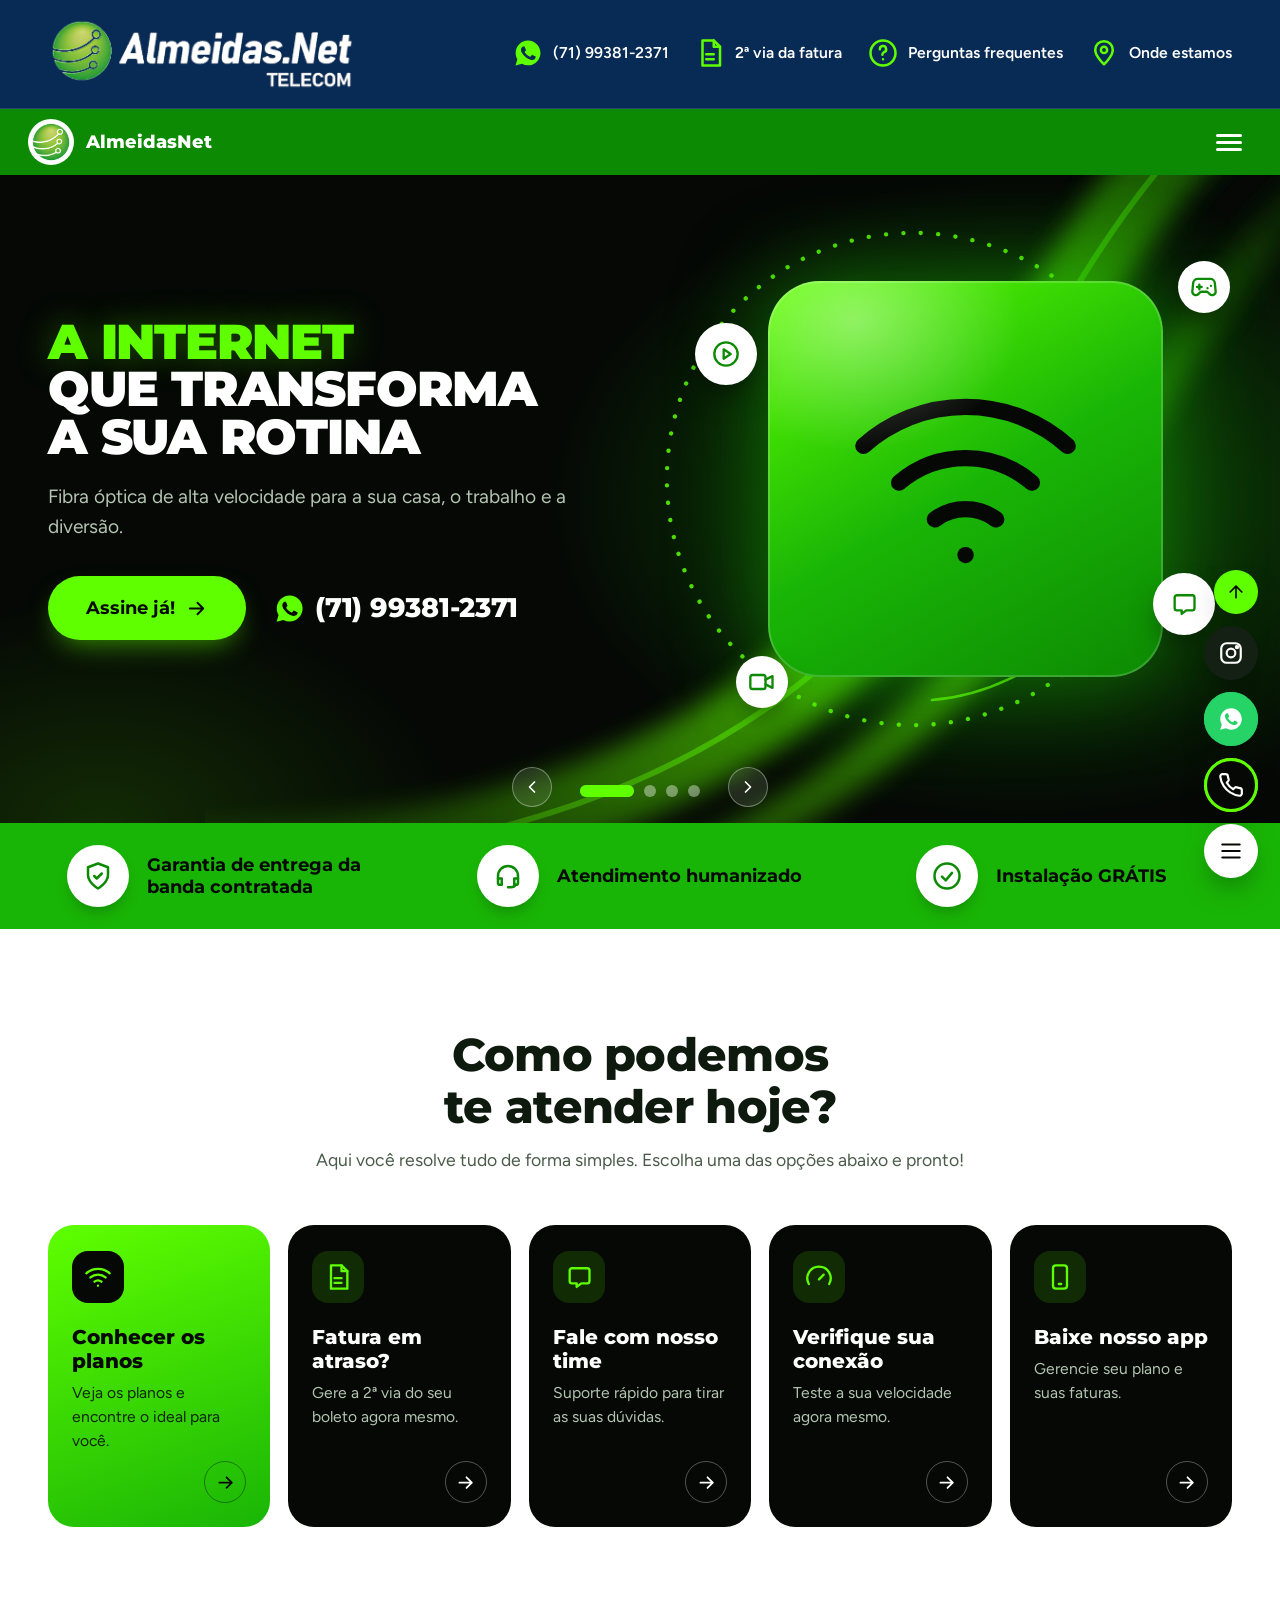
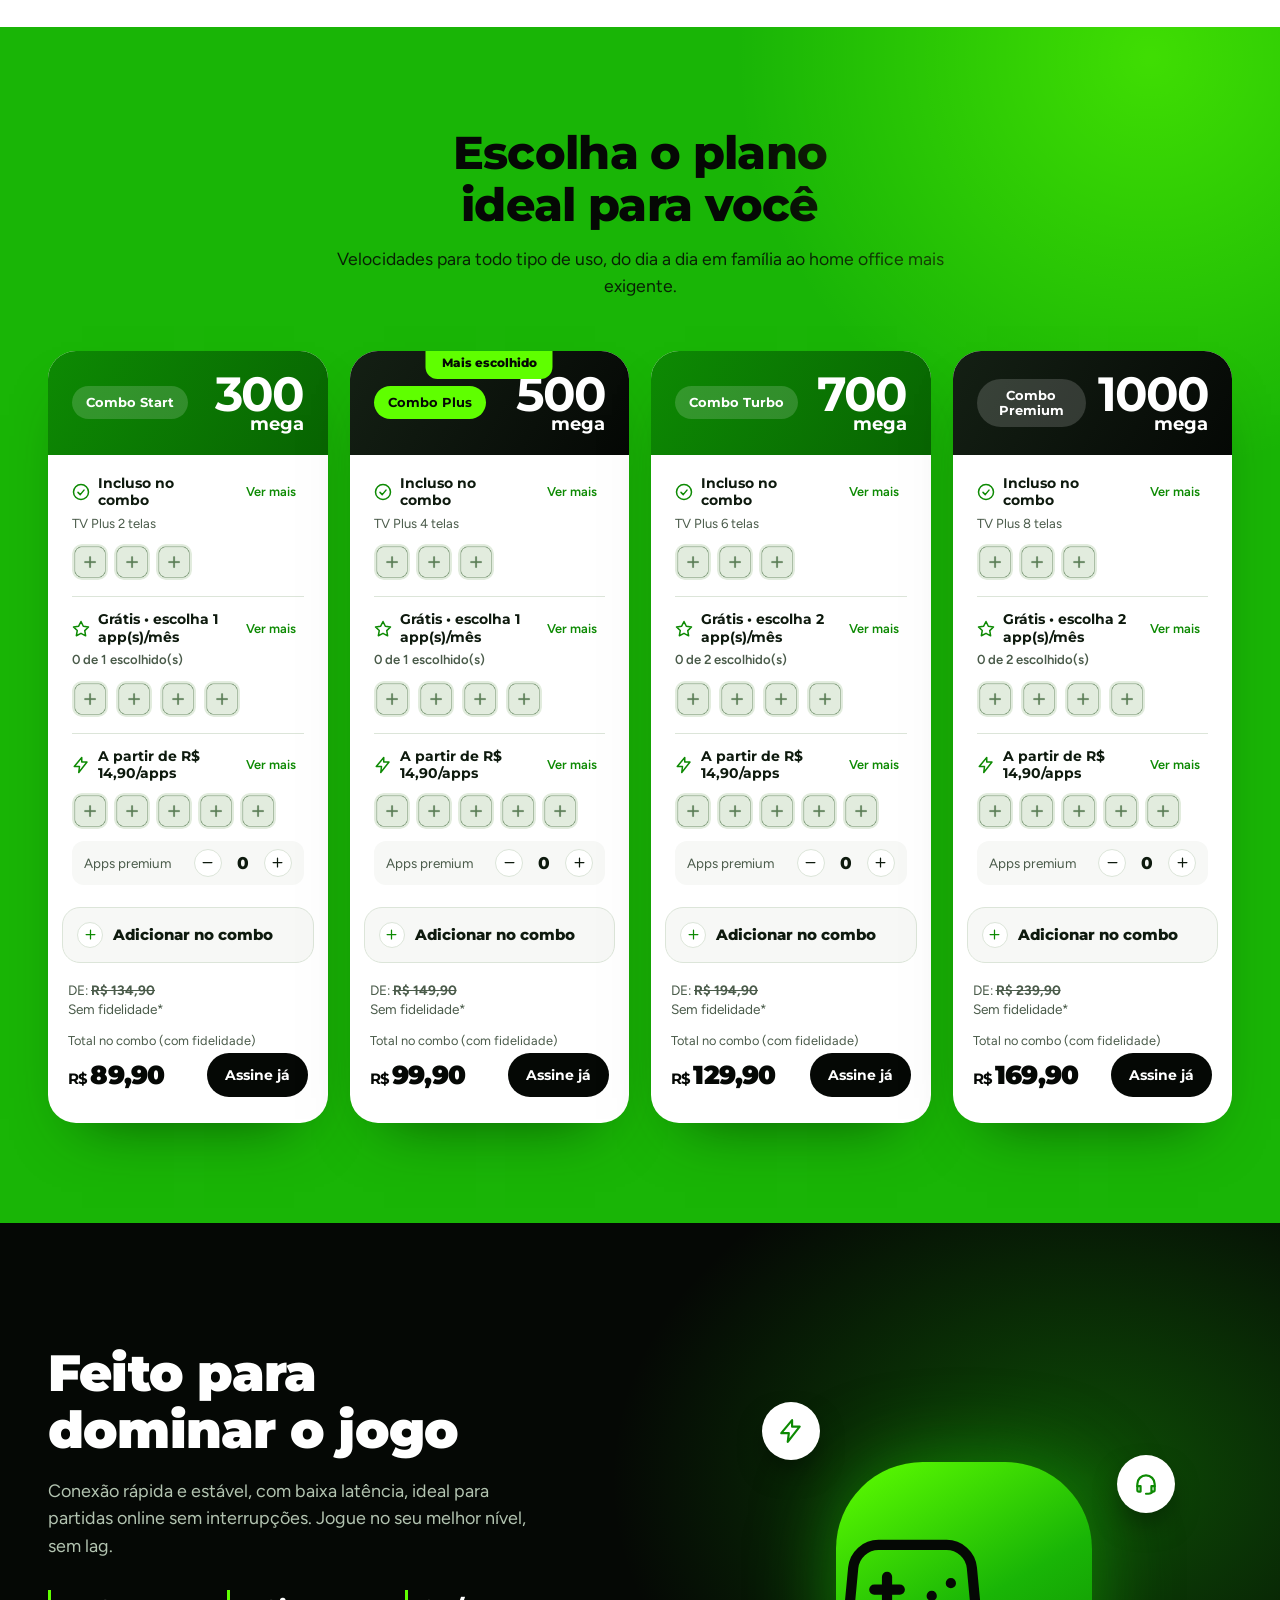
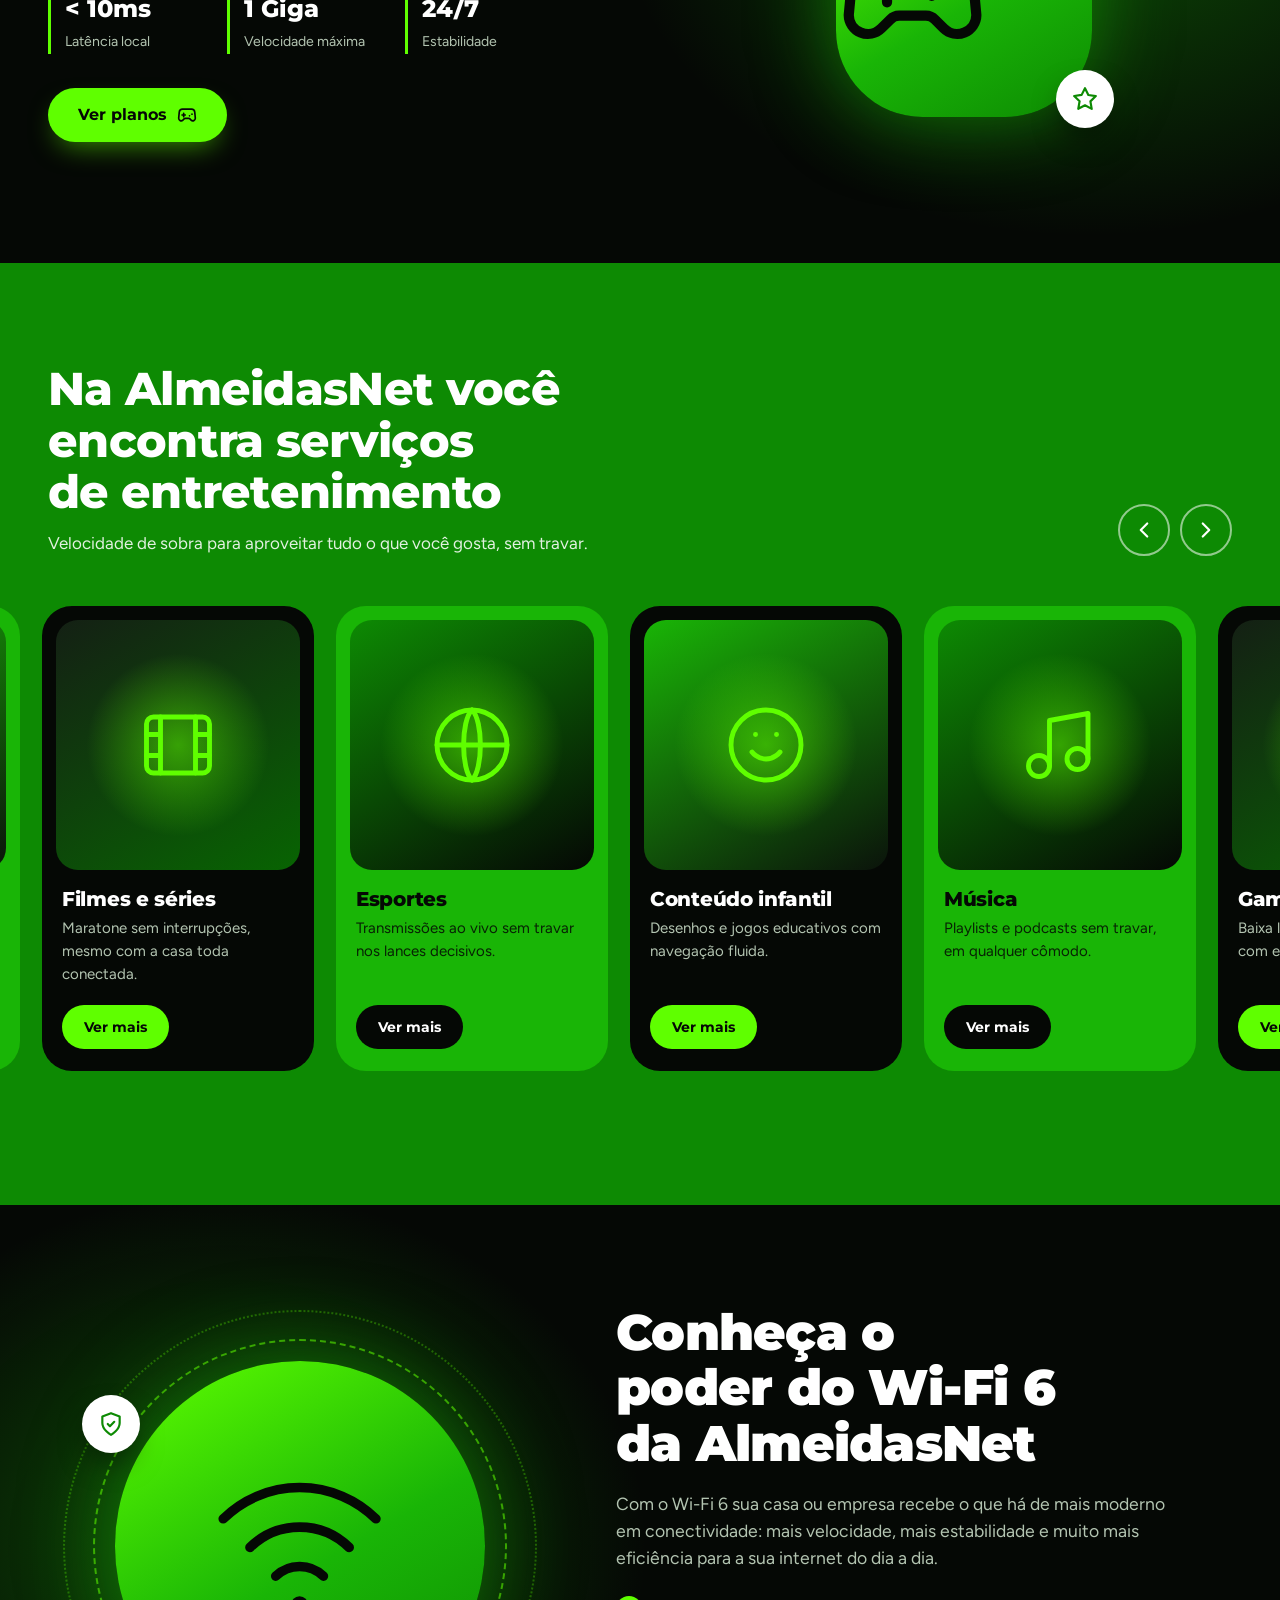
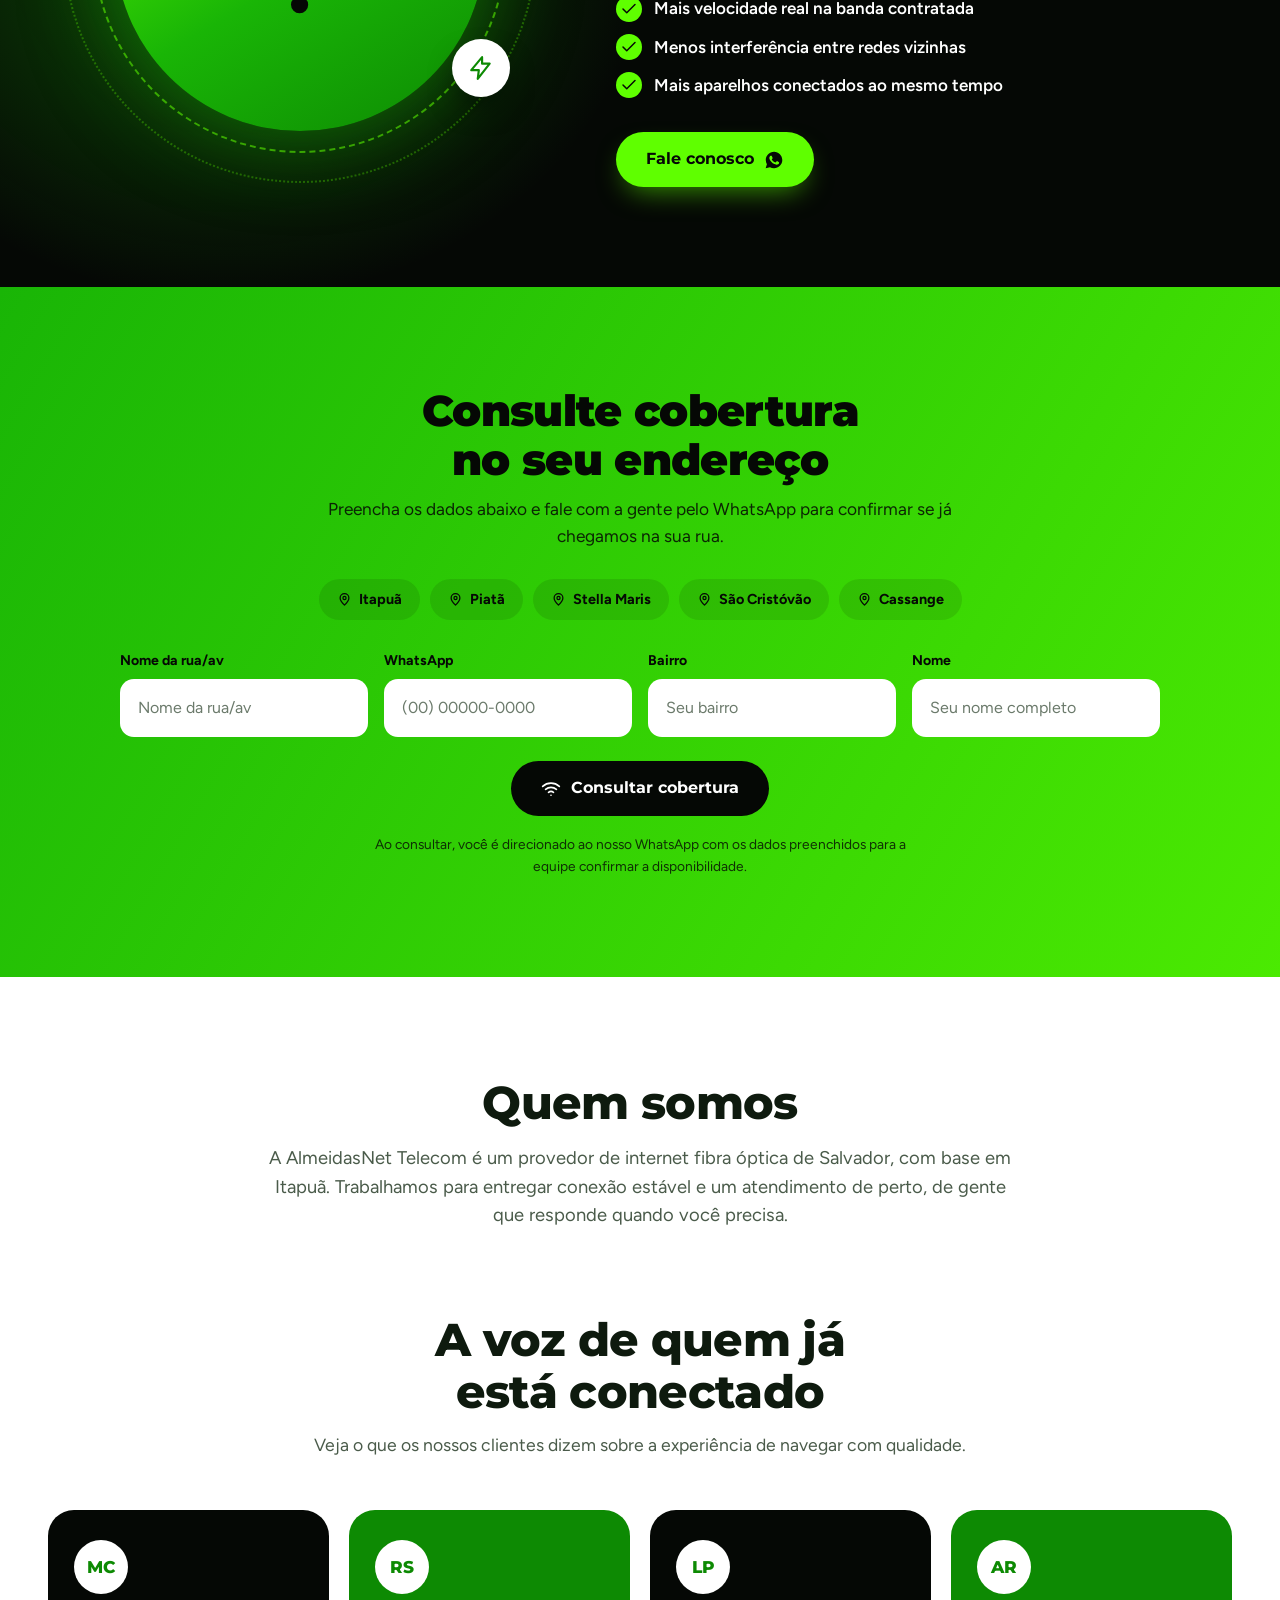
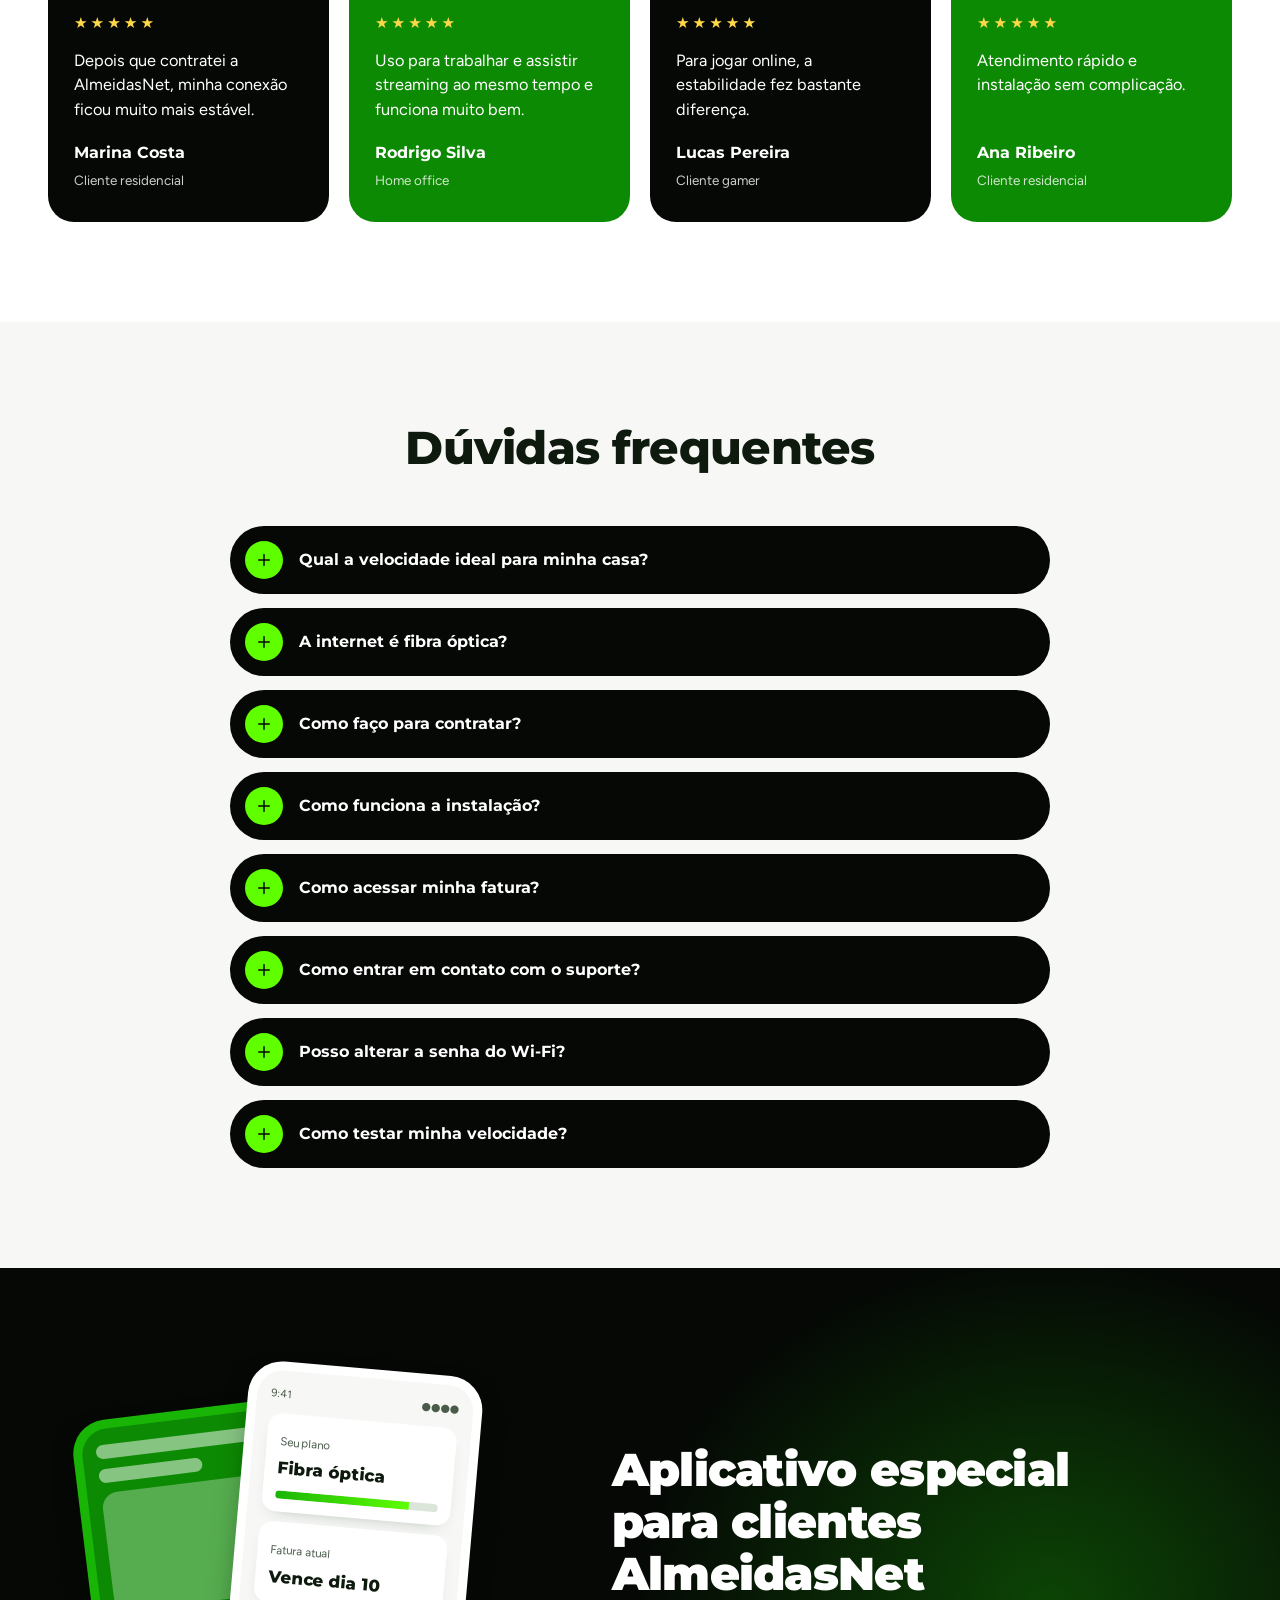
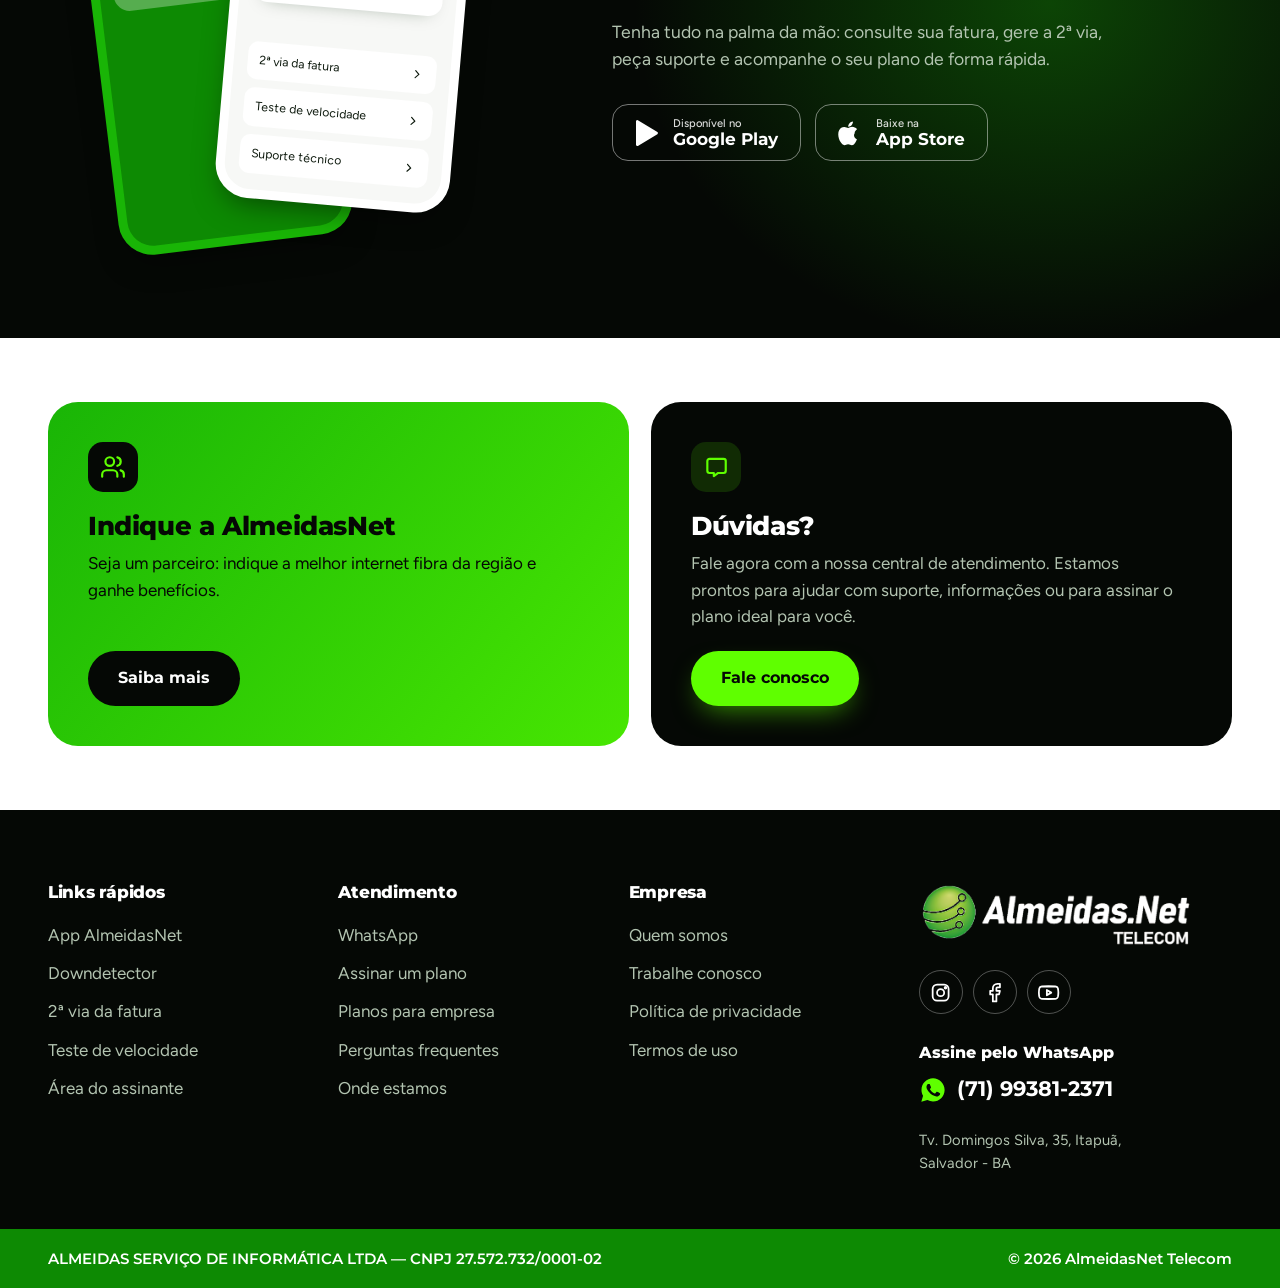
==== commit 4c02a151: "página para empresas, bairros atendidos" ====
--- a/index.html
+++ b/index.html
@@ -72,6 +72,7 @@
       <ul class="site-nav__links">
         <li><a href="#quem-somos"><i data-icon="users"></i>Quem somos</a></li>
         <li><a href="#planos"><i data-icon="home"></i>Para sua casa</a></li>
+        <li><a href="empresas.html"><i data-icon="office"></i>Para sua empresa</a></li>
         <li><a href="#entretenimento"><i data-icon="film"></i>Entretenimento</a></li>
         <li><a data-wa data-wa-msg="Olá! Quero falar com a AlmeidasNet" target="_blank" rel="noopener"><i data-icon="chat"></i>Fale conosco</a></li>
         <li><a data-wa data-wa-msg="Olá! Quero trabalhar na AlmeidasNet" target="_blank" rel="noopener"><i data-icon="briefcase"></i>Trabalhe conosco</a></li>
@@ -230,6 +231,7 @@
       <h2>Consulte cobertura no seu endereço</h2>
       <p>Preencha os dados abaixo e fale com a gente pelo WhatsApp para confirmar se já chegamos na sua rua.</p>
     </div>
+    <div class="coverage__bairros" id="coverage-bairros" data-reveal></div>
     <form class="coverage-form" id="coverage-form" data-reveal>
       <div class="field">
         <label for="cf-rua">Nome da rua/av</label>
@@ -387,6 +389,7 @@
         <ul>
           <li><a data-wa data-wa-msg="Olá! Preciso de ajuda com a AlmeidasNet" target="_blank" rel="noopener">WhatsApp</a></li>
           <li><a data-wa data-wa-msg="Olá! Quero assinar um plano da AlmeidasNet" target="_blank" rel="noopener">Assinar um plano</a></li>
+          <li><a href="empresas.html">Planos para empresa</a></li>
           <li><a href="#faq">Perguntas frequentes</a></li>
           <li><a data-mapa target="_blank" rel="noopener">Onde estamos</a></li>
         </ul>
@@ -446,4 +449,4 @@
 <script src="js/config.js"></script>
 <script src="js/main.js"></script>
 </body>
-</html>+</html>
--- a/css/style.css
+++ b/css/style.css
@@ -643,9 +643,11 @@
 @media (max-width: 560px) { .coverage-form { grid-template-columns: 1fr; } }
 .field { display: flex; flex-direction: column; gap: 7px; }
 .field label { font-size: 0.88rem; font-weight: 700; }
-.field input { border: 2px solid transparent; border-radius: 14px; padding: 15px 16px; font: inherit; font-size: 1rem; background: var(--white); color: var(--ink); transition: border-color 0.2s ease, box-shadow 0.2s ease; }
-.field input::placeholder { color: #6B7A6B; }
-.field input:focus { outline: none; border-color: var(--ink); box-shadow: 0 0 0 4px rgba(5, 8, 5, 0.16); }
+.field input, .field textarea { border: 2px solid transparent; border-radius: 14px; padding: 15px 16px; font: inherit; font-size: 1rem; background: var(--white); color: var(--ink); transition: border-color 0.2s ease, box-shadow 0.2s ease; }
+.field textarea { resize: vertical; min-height: 110px; border-radius: 18px; }
+.field input::placeholder, .field textarea::placeholder { color: #6B7A6B; }
+.field input:focus, .field textarea:focus { outline: none; border-color: var(--ink); box-shadow: 0 0 0 4px rgba(5, 8, 5, 0.16); }
+.field--full { grid-column: 1 / -1; }
 .coverage-form__submit { grid-column: 1 / -1; display: flex; justify-content: center; margin-top: 8px; }
 .coverage__note { text-align: center; margin: 18px auto 0; max-width: 62ch; font-size: 0.86rem; color: rgba(5, 8, 5, 0.8); }
 
@@ -948,6 +950,7 @@
 
   .coverage-form { gap: 14px; }
   .field input { border-radius: 999px; padding: 15px 22px; }
+  .field textarea { border-radius: 22px; }
 
   /* depoimentos: deslizar de lado */
   .testimonials { display: flex; overflow-x: auto; scroll-snap-type: x mandatory; scroll-padding-inline: 20px; gap: 14px; margin: 0 -20px; padding: 8px 20px 18px; scrollbar-width: none; overscroll-behavior-x: contain; }
@@ -976,3 +979,40 @@
   .floating-btn .ico { width: 23px; height: 23px; }
   .floating-menu__panel { width: min(262px, calc(100vw - 96px)); }
 }
+
+/* ==========================================================================
+   BAIRROS ATENDIDOS (dentro da seção "Consulte cobertura")
+   ========================================================================== */
+.coverage__bairros { display: flex; flex-wrap: wrap; justify-content: center; gap: 10px; margin: -4px auto 30px; max-width: 720px; }
+.coverage__bairros span { display: inline-flex; align-items: center; gap: 7px; padding: 9px 18px; border-radius: 999px; background: rgba(5, 8, 5, 0.1); color: var(--ink); font-weight: 700; font-size: 0.9rem; }
+.coverage__bairros span .ico { width: 15px; height: 15px; }
+
+/* ==========================================================================
+   PÁGINA "PARA SUA EMPRESA" — peças que não existem na home
+   ========================================================================== */
+.biz-trust { display: grid; grid-template-columns: repeat(3, 1fr); gap: 16px; }
+@media (max-width: 760px) { .biz-trust { grid-template-columns: 1fr; } }
+.biz-trust-item { display: flex; align-items: center; gap: 14px; padding: 18px 20px; border-radius: 16px; background: var(--paper); }
+.biz-trust-item__icon { width: 42px; height: 42px; border-radius: 12px; display: grid; place-items: center; background: var(--green); color: var(--ink); flex-shrink: 0; }
+.biz-trust-item__icon .ico { width: 20px; height: 20px; }
+.biz-trust-item span:last-child { font-weight: 700; font-size: 0.94rem; }
+
+.biz-plans { display: grid; grid-template-columns: repeat(3, 1fr); gap: 22px; }
+@media (max-width: 980px) { .biz-plans { grid-template-columns: 1fr; max-width: 460px; margin: 0 auto; } }
+.biz-plan { position: relative; background: var(--white); border-radius: 26px; padding: 30px 26px; box-shadow: 0 24px 50px -32px rgba(0, 40, 0, 0.5); border: 2px solid transparent; transition: transform 0.4s var(--ease), box-shadow 0.4s var(--ease); }
+.biz-plan:hover { transform: translateY(-8px); box-shadow: 0 34px 60px -30px rgba(0, 40, 0, 0.65); }
+.biz-plan--destaque { border-color: var(--green); }
+.biz-plan__tag { position: absolute; top: -14px; left: 26px; background: var(--lime); color: var(--ink); font-family: var(--font-display); font-weight: 800; font-size: 0.72rem; padding: 5px 14px; border-radius: 999px; }
+.biz-plan h3 { font-family: var(--font-display); font-size: 1.35rem; font-weight: 800; }
+.biz-plan__speed { margin-top: 4px; color: var(--green-deep); font-weight: 700; font-size: 0.95rem; }
+.biz-plan__indicado { margin-top: 10px; color: var(--muted); font-size: 0.9rem; }
+.biz-plan__list { margin: 20px 0 24px; display: flex; flex-direction: column; gap: 11px; }
+.biz-plan__list li { display: flex; align-items: flex-start; gap: 10px; font-size: 0.92rem; }
+.biz-plan__list .ico { width: 18px; height: 18px; color: var(--green-deep); flex-shrink: 0; margin-top: 1px; }
+.biz-plan__price { font-family: var(--font-display); font-weight: 900; font-size: 1.5rem; margin-bottom: 16px; }
+.biz-plan__price small { font-size: 0.85rem; font-weight: 700; color: var(--muted); display: block; margin-bottom: 2px; }
+.biz-plan .btn { width: 100%; }
+
+.biz-benefits { display: grid; grid-template-columns: repeat(4, 1fr); gap: 18px; }
+@media (max-width: 900px) { .biz-benefits { grid-template-columns: repeat(2, 1fr); } }
+@media (max-width: 520px) { .biz-benefits { grid-template-columns: 1fr; } }
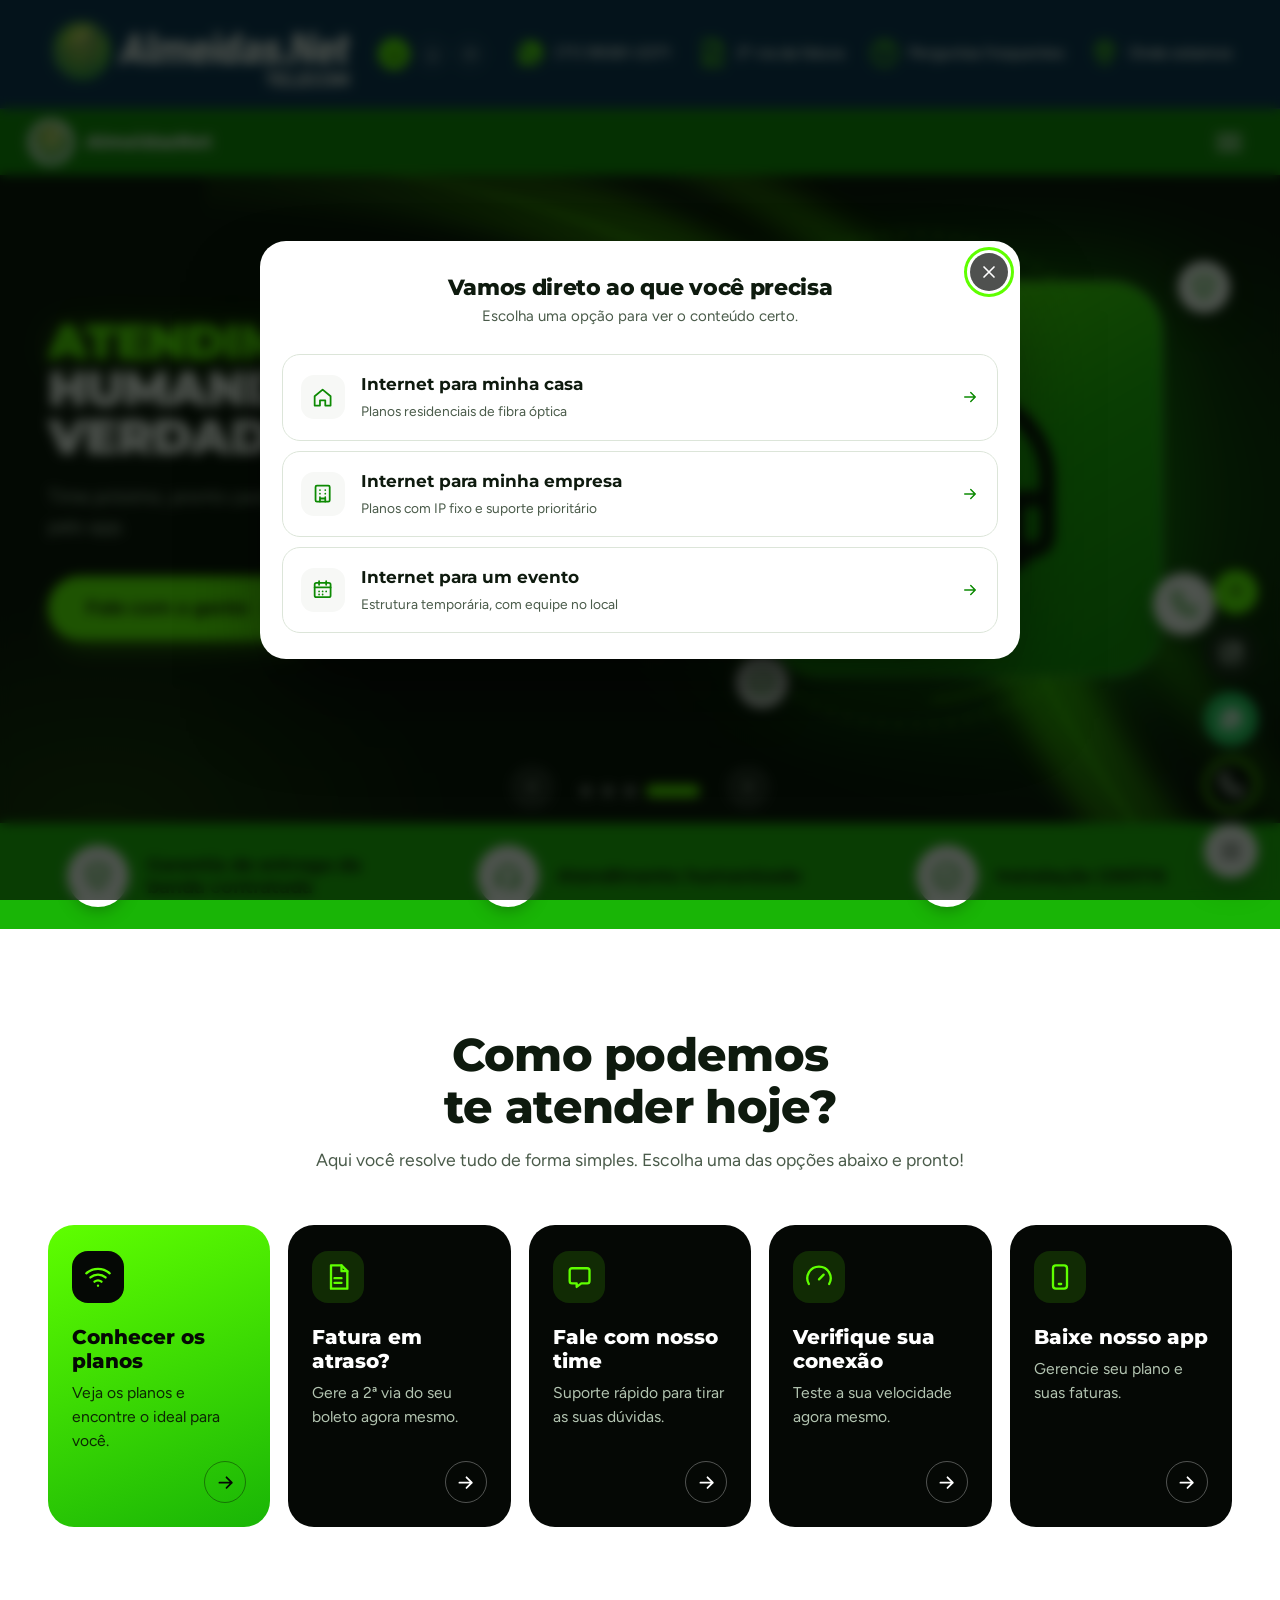
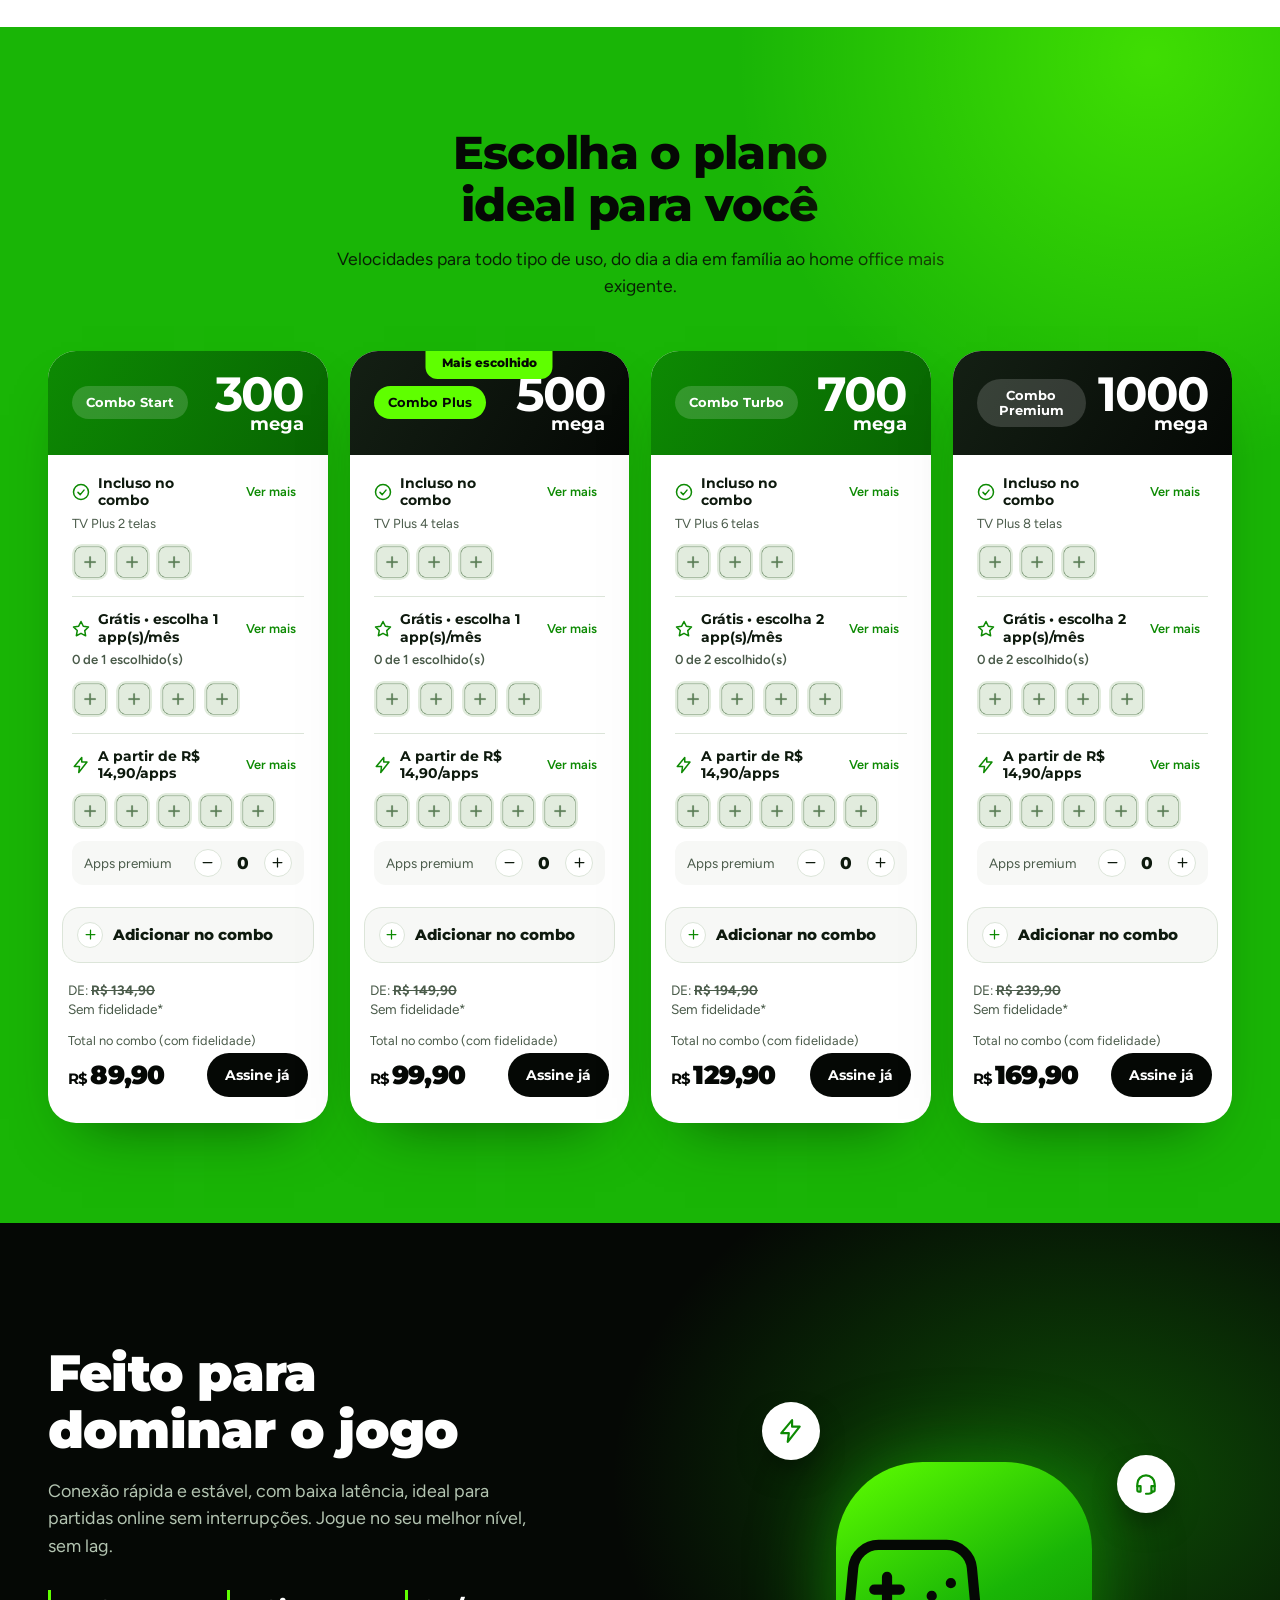
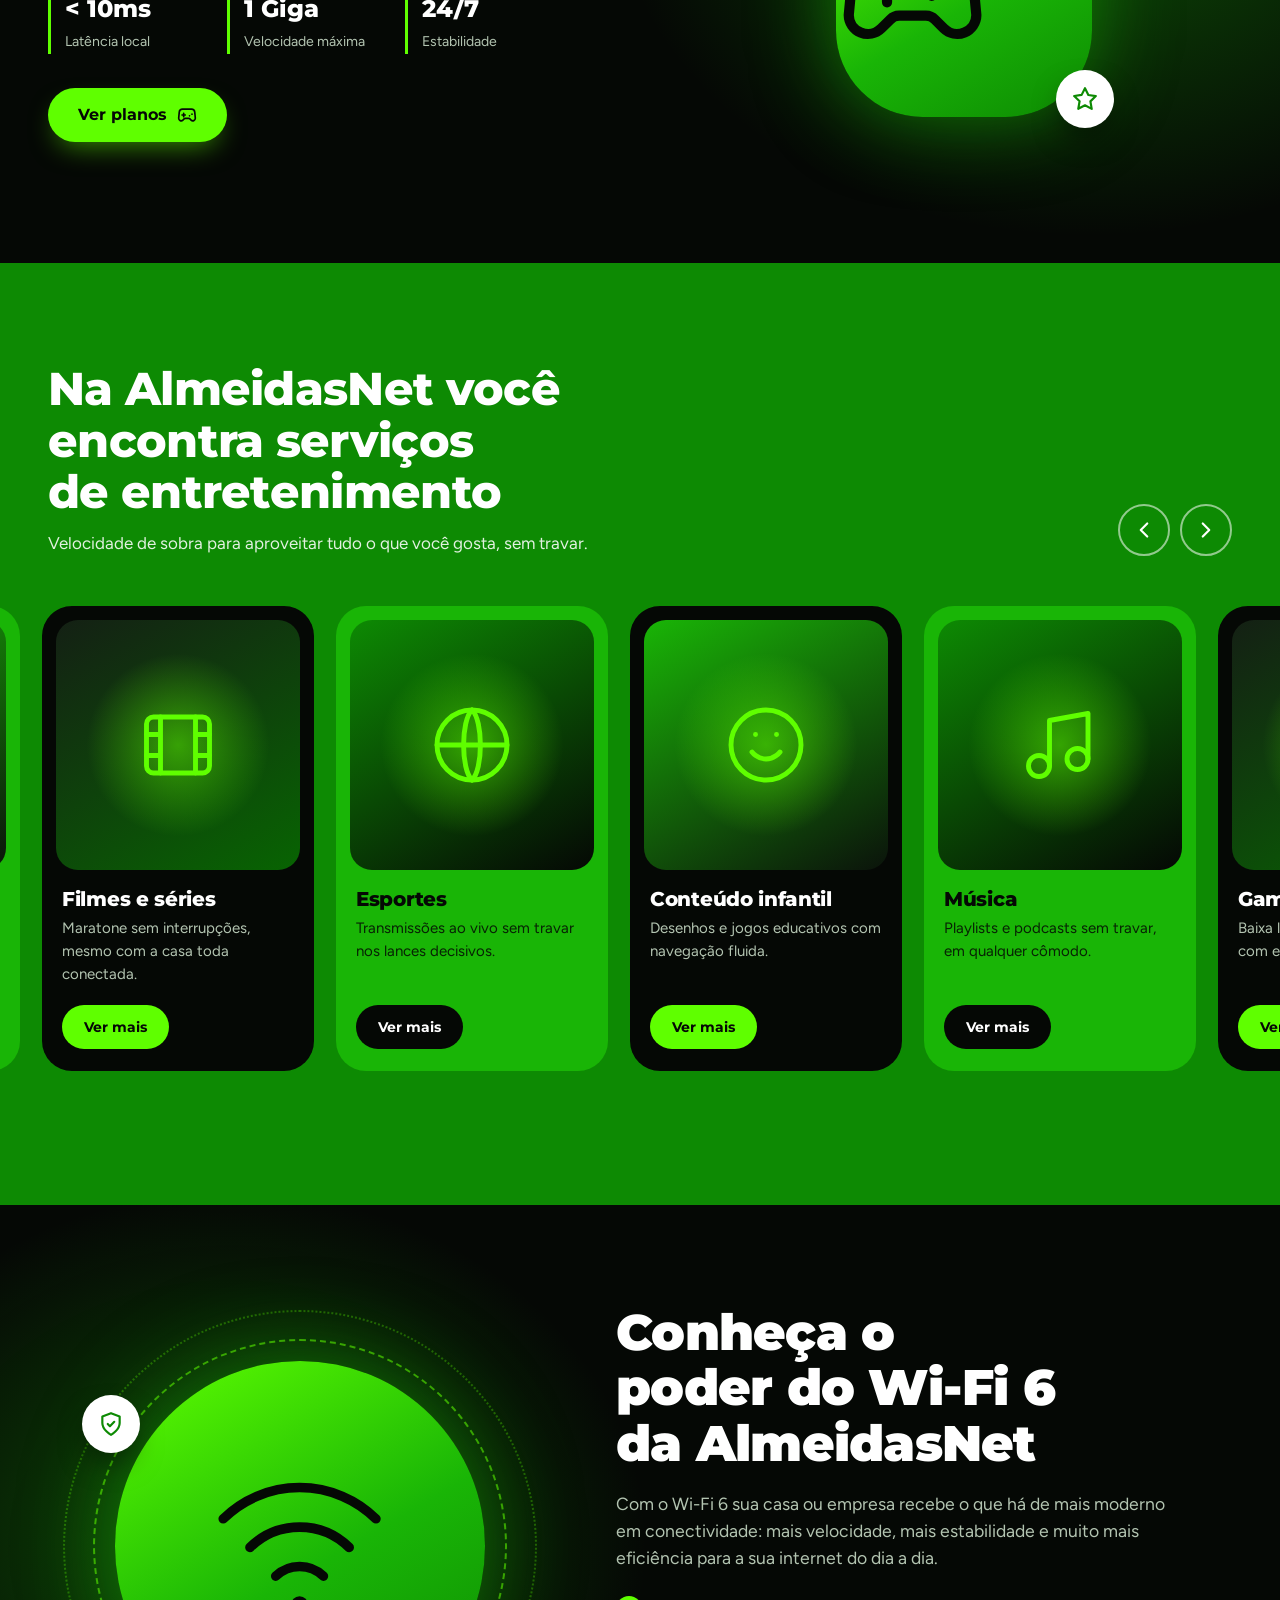
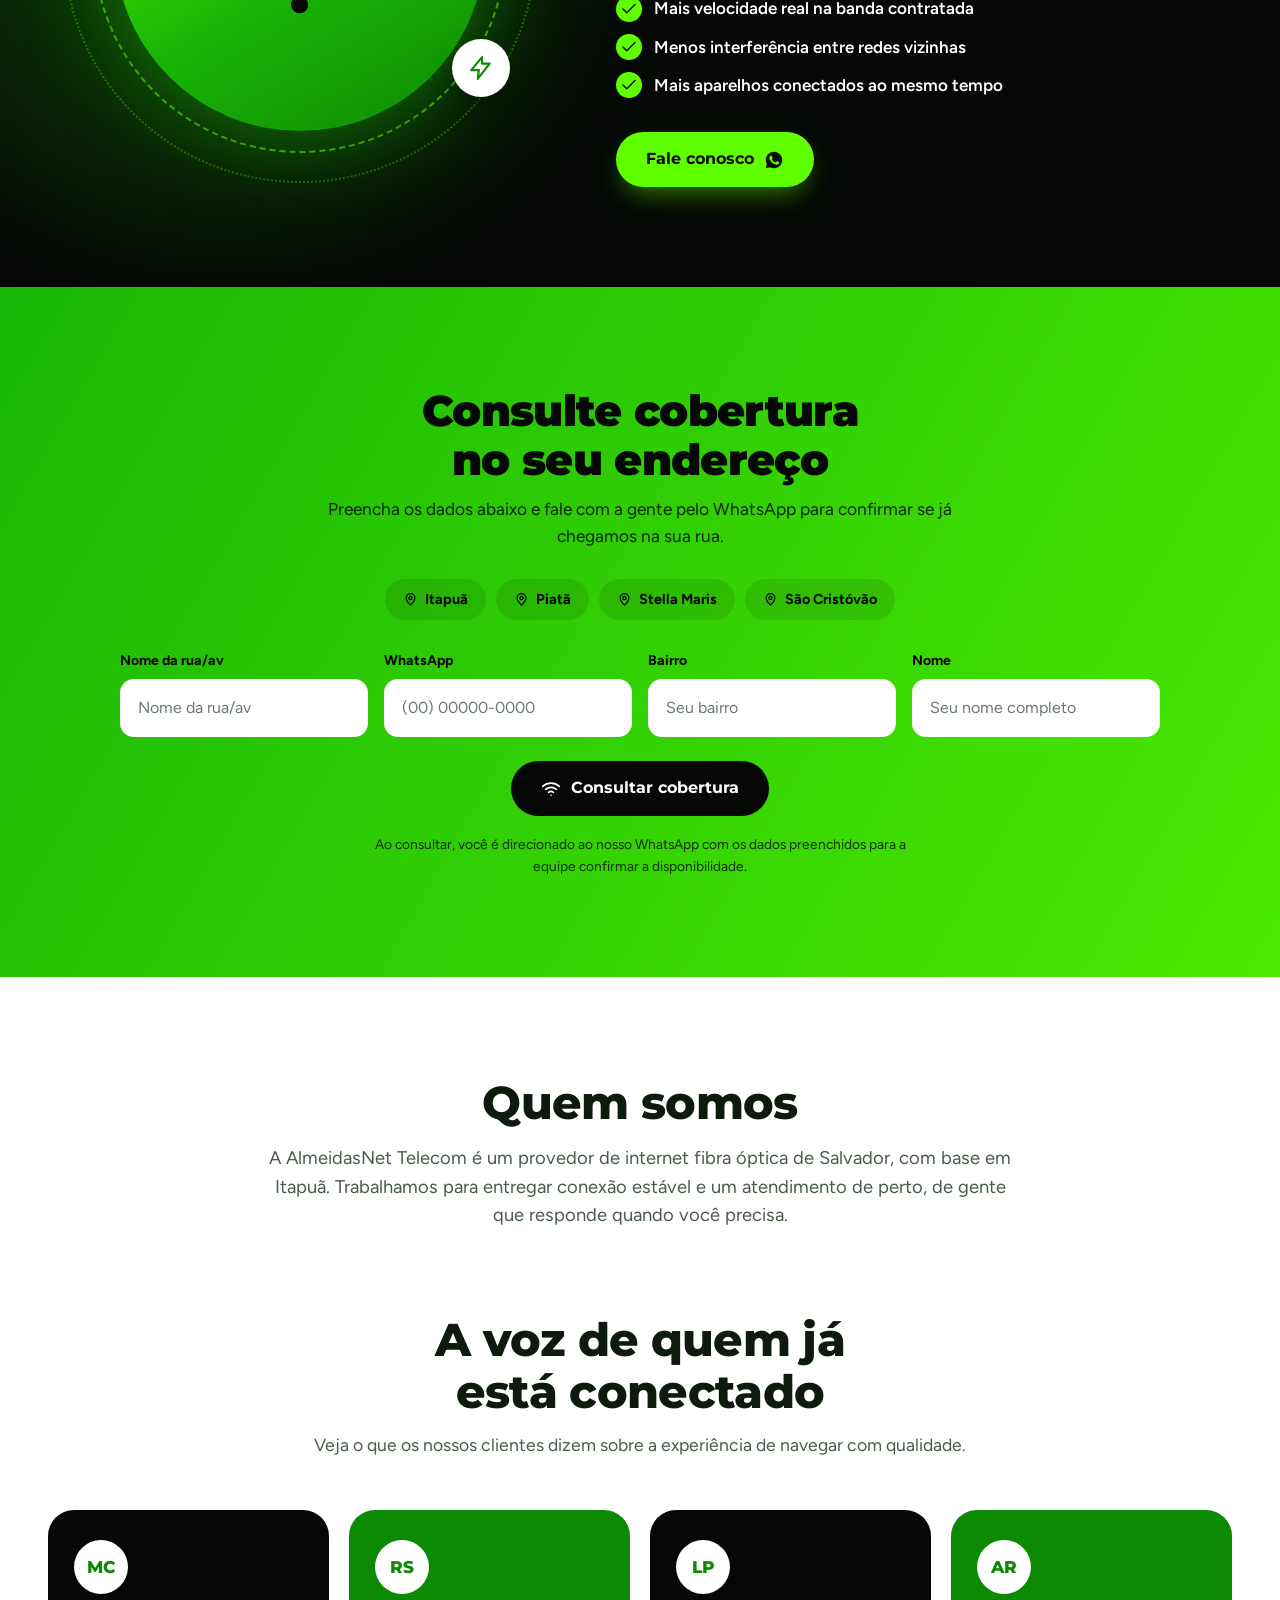
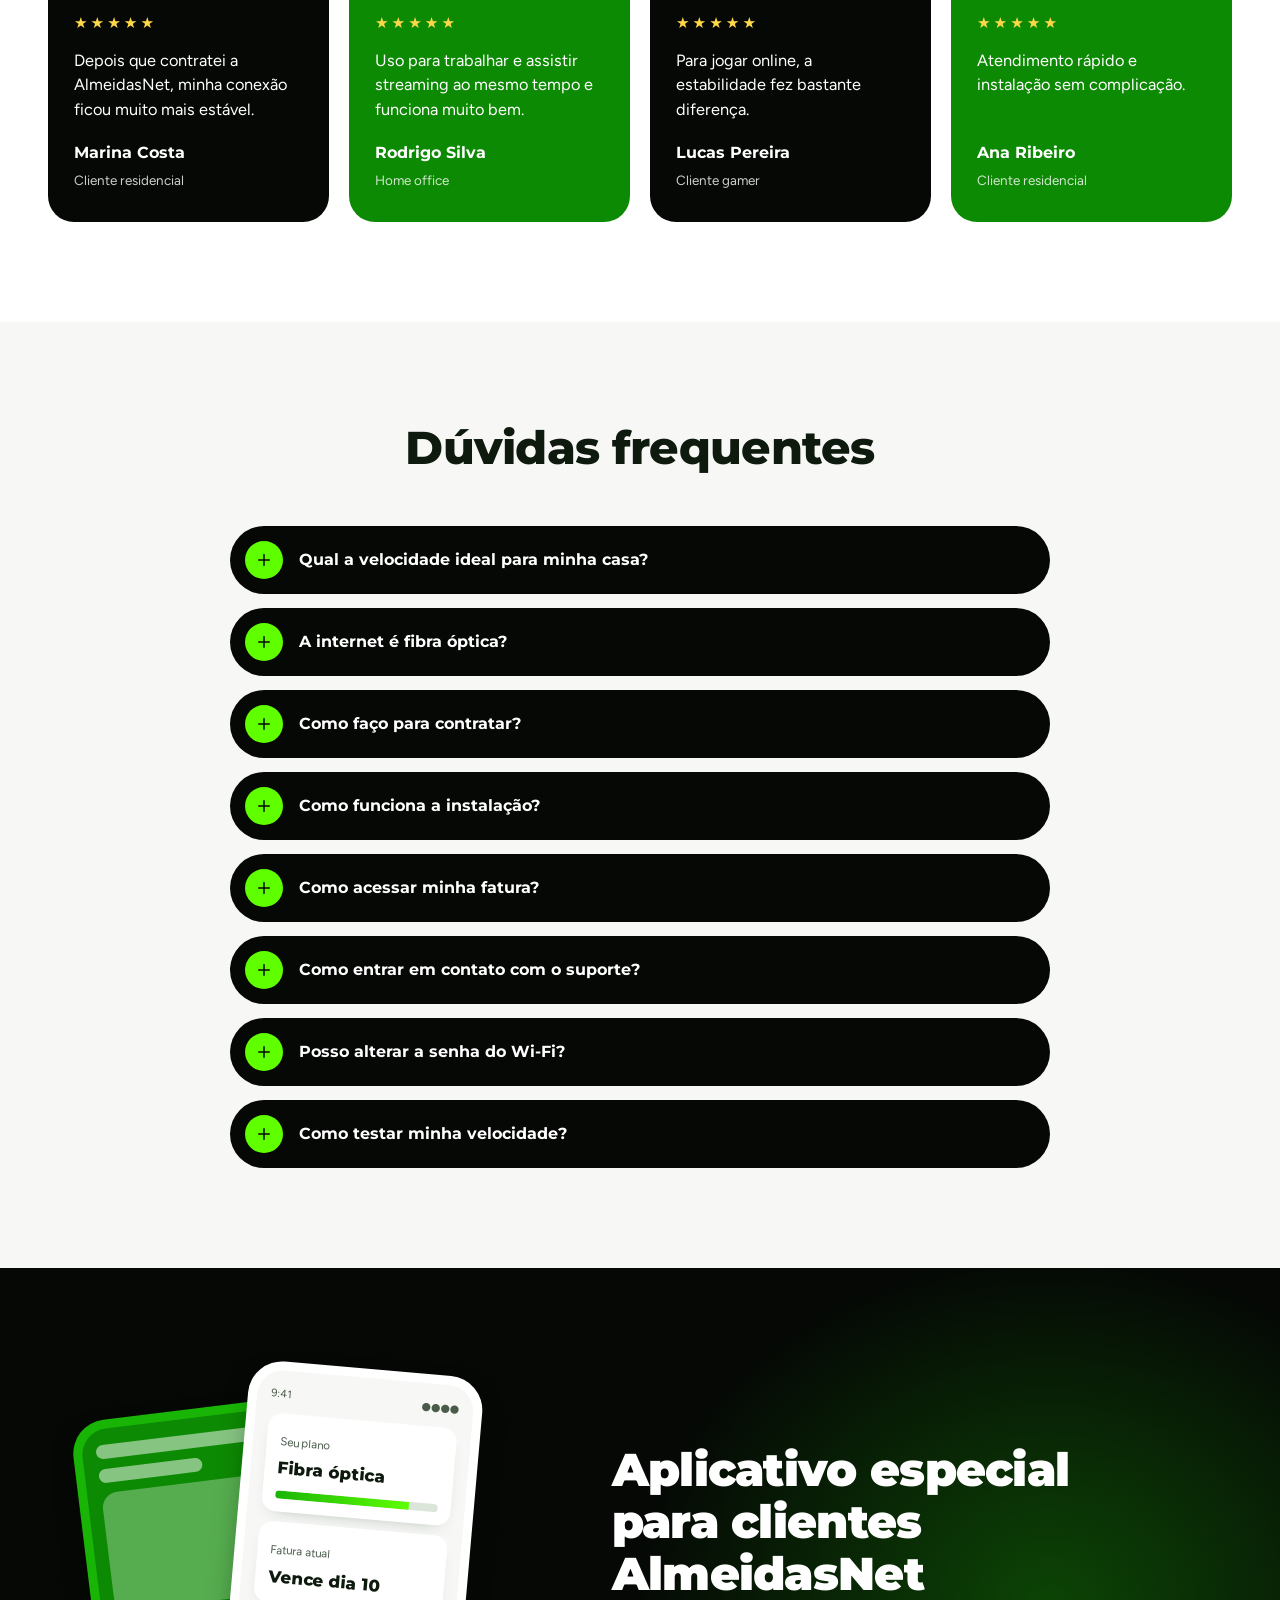
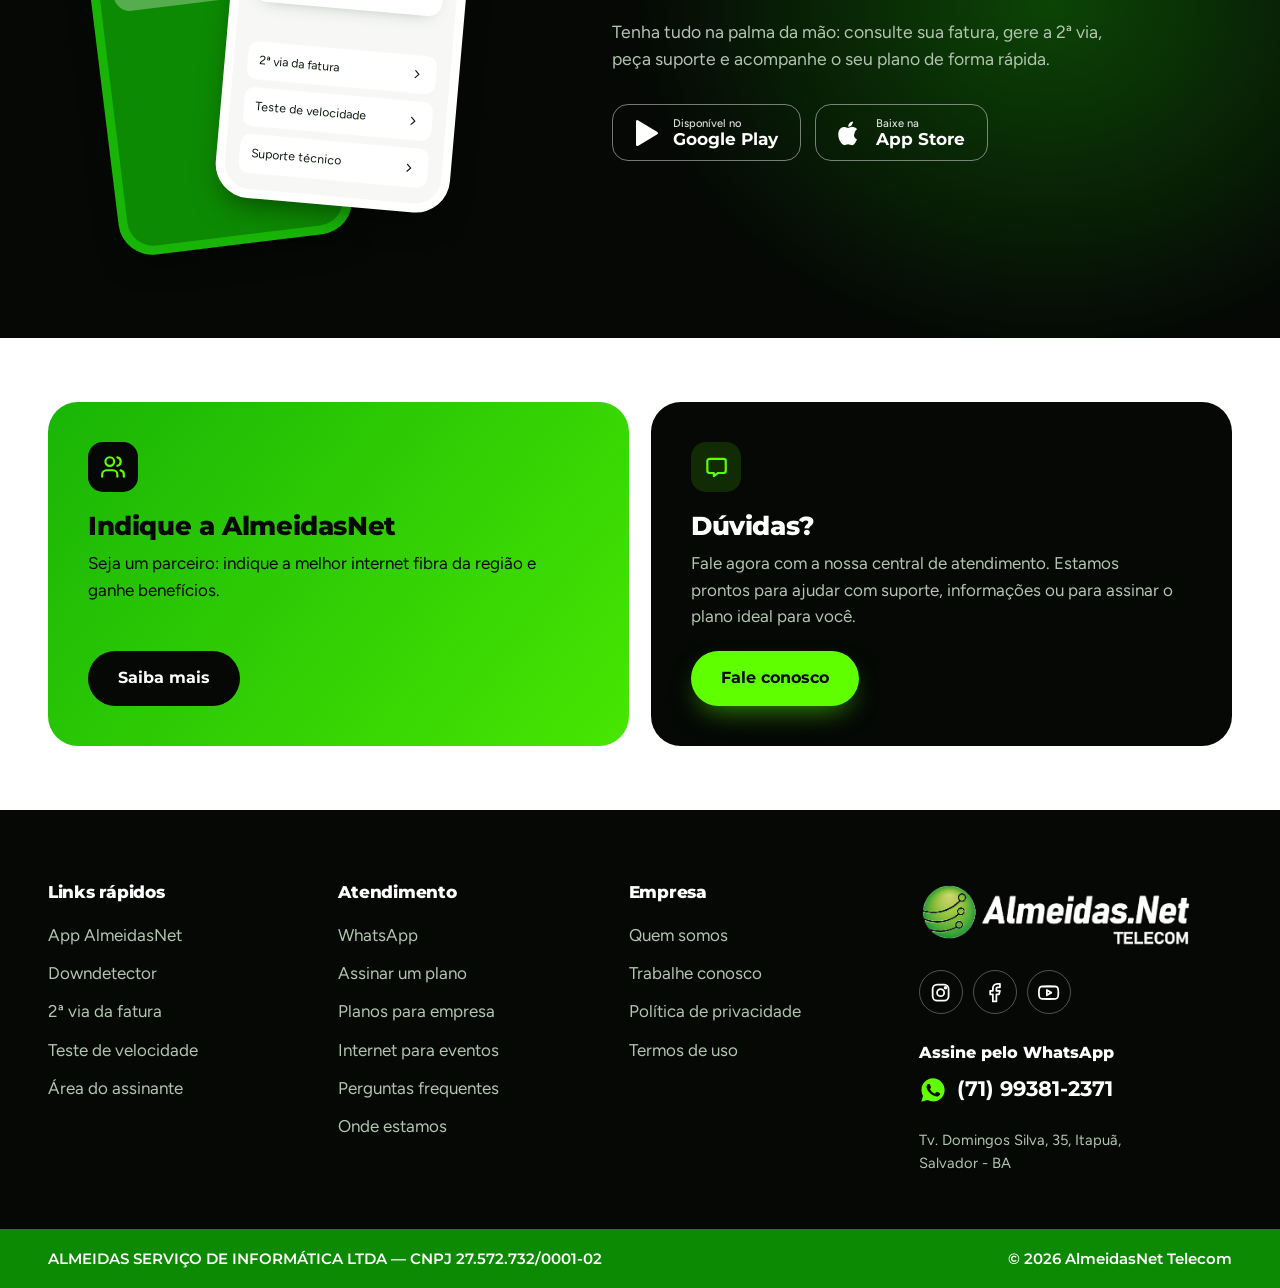
==== commit 62734b2b: "ajustado poup e topbar" ====
--- a/index.html
+++ b/index.html
@@ -50,6 +50,7 @@
     <a href="#inicio" class="logo" aria-label="AlmeidasNet Telecom — início">
       <img src="images/logo/logo-claro.png" alt="AlmeidasNet Telecom" width="1293" height="311" />
     </a>
+    <div class="audience-switch" role="group" aria-label="Tipo de atendimento"><a href="index.html" class="is-current" aria-label="Internet residencial" title="Residencial"><i data-icon="home"></i></a><a href="empresas.html" aria-label="Internet para empresas" title="Empresa"><i data-icon="office"></i></a><a href="eventos.html" aria-label="Internet para eventos" title="Eventos"><i data-icon="calendar"></i></a></div>
     <ul class="topbar__links">
       <li><a data-wa data-wa-msg="Olá! Preciso de ajuda com a AlmeidasNet" target="_blank" rel="noopener"><i data-icon="whatsapp"></i><span data-wa-text></span></a></li>
       <li><a data-segunda-via target="_blank" rel="noopener"><i data-icon="file"></i>2ª via da fatura</a></li>
@@ -65,7 +66,7 @@
     <a class="site-nav__brand" href="#inicio" aria-label="AlmeidasNet — início">
       <span class="site-nav__mark"><img src="images/logo/marca.png" alt="" width="257" height="257" /></span>
       <span class="site-nav__name">AlmeidasNet</span>
-      <img class="site-nav__logo" src="images/logo/logo-colorido.png" alt="AlmeidasNet Telecom" width="1293" height="311" />
+      <img class="site-nav__logo" src="images/logo/logo-claro.png" alt="AlmeidasNet Telecom" width="1293" height="311" />
     </a>
 
     <div class="site-nav__panel" id="nav-panel">
@@ -73,6 +74,7 @@
         <li><a href="#quem-somos"><i data-icon="users"></i>Quem somos</a></li>
         <li><a href="#planos"><i data-icon="home"></i>Para sua casa</a></li>
         <li><a href="empresas.html"><i data-icon="office"></i>Para sua empresa</a></li>
+        <li><a href="eventos.html"><i data-icon="calendar"></i>Internet para eventos</a></li>
         <li><a href="#entretenimento"><i data-icon="film"></i>Entretenimento</a></li>
         <li><a data-wa data-wa-msg="Olá! Quero falar com a AlmeidasNet" target="_blank" rel="noopener"><i data-icon="chat"></i>Fale conosco</a></li>
         <li><a data-wa data-wa-msg="Olá! Quero trabalhar na AlmeidasNet" target="_blank" rel="noopener"><i data-icon="briefcase"></i>Trabalhe conosco</a></li>
@@ -84,7 +86,10 @@
       </div>
     </div>
 
-    <a class="site-nav__cta" data-wa data-wa-msg="Olá! Quero assinar um plano da AlmeidasNet" target="_blank" rel="noopener"><i data-icon="whatsapp"></i>Assinar</a>
+    <div class="site-nav__mobile-group">
+      <div class="audience-switch" role="group" aria-label="Tipo de atendimento"><a href="index.html" class="is-current" aria-label="Internet residencial" title="Residencial"><i data-icon="home"></i></a><a href="empresas.html" aria-label="Internet para empresas" title="Empresa"><i data-icon="office"></i></a><a href="eventos.html" aria-label="Internet para eventos" title="Eventos"><i data-icon="calendar"></i></a></div>
+      <a class="site-nav__cta" data-wa data-wa-msg="Olá! Quero assinar um plano da AlmeidasNet" target="_blank" rel="noopener"><i data-icon="whatsapp"></i>Assinar</a>
+    </div>
 
     <button class="nav-toggle" id="nav-toggle" type="button" aria-label="Abrir menu" aria-expanded="false" aria-controls="nav-panel">
       <span></span><span></span><span></span>
@@ -390,6 +395,7 @@
           <li><a data-wa data-wa-msg="Olá! Preciso de ajuda com a AlmeidasNet" target="_blank" rel="noopener">WhatsApp</a></li>
           <li><a data-wa data-wa-msg="Olá! Quero assinar um plano da AlmeidasNet" target="_blank" rel="noopener">Assinar um plano</a></li>
           <li><a href="empresas.html">Planos para empresa</a></li>
+          <li><a href="eventos.html">Internet para eventos</a></li>
           <li><a href="#faq">Perguntas frequentes</a></li>
           <li><a data-mapa target="_blank" rel="noopener">Onde estamos</a></li>
         </ul>
@@ -443,6 +449,7 @@
 </div>
 
 <!-- ============ MODAIS ============ -->
+<div id="audience-popup" class="modal" aria-hidden="true"></div>
 <div id="promo-popup" class="modal modal--popup" aria-hidden="true"></div>
 <div id="apps-modal" class="modal modal--apps" aria-hidden="true"></div>
 
--- a/css/style.css
+++ b/css/style.css
@@ -152,6 +152,13 @@
   .logo img { height: 64px; }
 }
 
+.audience-switch { display: flex; align-items: center; gap: 6px; }
+.audience-switch a { width: 32px; height: 32px; border-radius: 50%; display: grid; place-items: center; color: rgba(255, 255, 255, 0.68); border: 1.5px solid rgba(255, 255, 255, 0.28); transition: background 0.25s ease, color 0.25s ease, border-color 0.25s ease, transform 0.3s var(--ease); }
+.audience-switch a .ico { width: 15px; height: 15px; }
+.audience-switch a:hover { color: var(--white); border-color: rgba(255, 255, 255, 0.55); transform: translateY(-2px); }
+.audience-switch a.is-current { background: var(--lime); color: var(--ink); border-color: var(--lime); }
+.topbar .audience-switch { margin-right: 6px; }
+
 /* ==========================================================================
    NAVBAR (fixa, com efeitos)
    ========================================================================== */
@@ -200,7 +207,7 @@
 .pill--outline { border-color: rgba(255, 255, 255, 0.85); color: var(--white); }
 .pill--outline:hover { background: var(--white); color: var(--green-deep); }
 
-.site-nav__logo, .site-nav__cta { display: none; }
+.site-nav__logo, .site-nav__cta, .site-nav__mobile-group { display: none; }
 .nav-toggle { display: none; width: 46px; height: 46px; position: relative; margin-left: auto; flex-shrink: 0; }
 .nav-toggle span { position: absolute; left: 10px; right: 10px; height: 2.5px; background: var(--white); border-radius: 2px; transition: transform 0.3s var(--ease), opacity 0.2s ease, top 0.3s var(--ease); }
 .nav-toggle span:nth-child(1) { top: 15px; }
@@ -796,7 +803,7 @@
 /* ==========================================================================
    MODAIS (popup Indique e ganhe / apps do plano)
    ========================================================================== */
-.modal { position: fixed; inset: 0; z-index: 200; display: flex; align-items: center; justify-content: center; padding: 24px; background: rgba(3, 10, 3, 0.7); backdrop-filter: blur(6px); -webkit-backdrop-filter: blur(6px); opacity: 0; pointer-events: none; transition: opacity 0.3s ease; }
+.modal { position: fixed; inset: 0; z-index: 200; display: flex; align-items: center; justify-content: center; padding: 24px; background: rgba(3, 10, 3, 0.7); backdrop-filter: blur(6px); -webkit-backdrop-filter: blur(6px); opacity: 0; pointer-events: none; transition: opacity 0.3s ease; overflow-y: auto; }
 .modal.is-open { opacity: 1; pointer-events: auto; }
 .modal__card { position: relative; transform: translateY(18px) scale(0.94); transition: transform 0.45s var(--ease); }
 .modal.is-open .modal__card { transform: none; }
@@ -897,16 +904,17 @@
 
   /* header: logo + Assinar, fixo no topo (a navegação fica no botão flutuante) */
   .topbar { display: none; }
-  .site-nav { background: var(--paper); color: var(--ink); border-bottom: 1px solid var(--line); }
-  .site-nav--scrolled { background: var(--paper); box-shadow: 0 12px 26px -18px rgba(0, 0, 0, 0.55); }
+  .site-nav { background: var(--topbar-bg); color: var(--white); border-bottom: 1px solid rgba(255, 255, 255, 0.14); }
+  .site-nav--scrolled { background: var(--topbar-bg); box-shadow: 0 12px 26px -18px rgba(0, 0, 0, 0.55); }
   .site-nav .container { padding: 0 16px; }
   .site-nav__inner { min-height: var(--nav-h); justify-content: space-between; }
   .site-nav__brand { max-width: none; opacity: 1; }
   .site-nav__mark, .site-nav__name { display: none; }
-  .site-nav__logo { display: block; height: 40px; width: auto; }
+  .site-nav__logo { display: block; height: 36px; width: auto; }
   .site-nav__panel, .nav-overlay, .nav-toggle { display: none !important; }
-  .site-nav__cta { display: inline-flex; align-items: center; gap: 8px; padding: 10px 20px; border-radius: 999px; background: var(--green-deep); color: var(--white); font-family: var(--font-display); font-weight: 700; font-size: 0.92rem; transition: transform 0.3s var(--ease), background 0.2s ease; }
-  .site-nav__cta .ico { width: 18px; height: 18px; }
+  .site-nav__mobile-group { display: flex; align-items: center; gap: 8px; }
+  .site-nav__cta { display: inline-flex; align-items: center; gap: 8px; padding: 10px 18px; border-radius: 999px; background: var(--lime); color: var(--ink); font-family: var(--font-display); font-weight: 700; font-size: 0.88rem; white-space: nowrap; transition: transform 0.3s var(--ease), background 0.2s ease; }
+  .site-nav__cta .ico { width: 17px; height: 17px; }
 
   /* hero: arte em cima, texto embaixo */
   .hero__track { min-height: 720px; }
@@ -988,7 +996,7 @@
 .coverage__bairros span .ico { width: 15px; height: 15px; }
 
 /* ==========================================================================
-   PÁGINA "PARA SUA EMPRESA" — peças que não existem na home
+   PÁGINA "PARA SUA EMPRESA" (empresas.html) — peças que não existem na home
    ========================================================================== */
 .biz-trust { display: grid; grid-template-columns: repeat(3, 1fr); gap: 16px; }
 @media (max-width: 760px) { .biz-trust { grid-template-columns: 1fr; } }
@@ -1016,3 +1024,58 @@
 .biz-benefits { display: grid; grid-template-columns: repeat(4, 1fr); gap: 18px; }
 @media (max-width: 900px) { .biz-benefits { grid-template-columns: repeat(2, 1fr); } }
 @media (max-width: 520px) { .biz-benefits { grid-template-columns: 1fr; } }
+
+/* ==========================================================================
+   PÁGINA "INTERNET PARA EVENTOS" (eventos.html) — peças que não existem
+   na home. Prefixo "evt-" para não confundir com as classes residenciais.
+   ========================================================================== */
+.evt-highlights { display: grid; grid-template-columns: repeat(3, 1fr); gap: 16px; }
+@media (max-width: 760px) { .evt-highlights { grid-template-columns: 1fr; } }
+.evt-highlight { display: flex; align-items: center; gap: 14px; padding: 18px 20px; border-radius: 16px; background: var(--paper); }
+.evt-highlight__icon { width: 42px; height: 42px; border-radius: 12px; display: grid; place-items: center; background: var(--green); color: var(--ink); flex-shrink: 0; }
+.evt-highlight__icon .ico { width: 20px; height: 20px; }
+.evt-highlight span:last-child { font-weight: 700; font-size: 0.94rem; }
+
+.evt-plans { display: grid; grid-template-columns: repeat(3, 1fr); gap: 22px; }
+@media (max-width: 980px) { .evt-plans { grid-template-columns: 1fr; max-width: 460px; margin: 0 auto; } }
+.evt-plan { position: relative; background: var(--white); border-radius: 26px; padding: 30px 26px; box-shadow: 0 24px 50px -32px rgba(0, 40, 0, 0.5); border: 2px solid transparent; transition: transform 0.4s var(--ease), box-shadow 0.4s var(--ease); }
+.evt-plan:hover { transform: translateY(-8px); box-shadow: 0 34px 60px -30px rgba(0, 40, 0, 0.65); }
+.evt-plan--destaque { border-color: var(--green); }
+.evt-plan__tag { position: absolute; top: -14px; left: 26px; background: var(--lime); color: var(--ink); font-family: var(--font-display); font-weight: 800; font-size: 0.72rem; padding: 5px 14px; border-radius: 999px; }
+.evt-plan h3 { font-family: var(--font-display); font-size: 1.35rem; font-weight: 800; }
+.evt-plan__duracao { margin-top: 4px; color: var(--green-deep); font-weight: 700; font-size: 0.95rem; }
+.evt-plan__indicado { margin-top: 10px; color: var(--muted); font-size: 0.9rem; }
+.evt-plan__list { margin: 20px 0 24px; display: flex; flex-direction: column; gap: 11px; }
+.evt-plan__list li { display: flex; align-items: flex-start; gap: 10px; font-size: 0.92rem; }
+.evt-plan__list .ico { width: 18px; height: 18px; color: var(--green-deep); flex-shrink: 0; margin-top: 1px; }
+.evt-plan__price { font-family: var(--font-display); font-weight: 900; font-size: 1.5rem; margin-bottom: 16px; }
+.evt-plan__price small { font-size: 0.85rem; font-weight: 700; color: var(--muted); display: block; margin-bottom: 2px; }
+.evt-plan .btn { width: 100%; }
+
+.evt-benefits { display: grid; grid-template-columns: repeat(4, 1fr); gap: 18px; }
+@media (max-width: 900px) { .evt-benefits { grid-template-columns: repeat(2, 1fr); } }
+@media (max-width: 520px) { .evt-benefits { grid-template-columns: 1fr; } }
+
+/* ==========================================================================
+   POPUP DE ENTRADA — "residencial ou evento?" (aparece antes do popup de
+   indique e ganhe). Reaproveita .modal/.modal__close/.modal.is-open.
+   ========================================================================== */
+.gate__card { width: min(760px, 100%); max-height: calc(100vh - 48px); overflow-y: auto; border-radius: 26px; background: var(--white); box-shadow: 0 50px 90px -20px rgba(0, 0, 0, 0.6); }
+.gate__head { padding: 34px 30px 4px; text-align: center; }
+.gate__head h3 { font-family: var(--font-display); font-weight: 800; font-size: 1.35rem; }
+.gate__head p { margin-top: 6px; color: var(--muted); font-size: 0.94rem; }
+.gate__options { display: flex; flex-direction: column; gap: 10px; padding: 22px 22px 26px; }
+.gate-option { display: flex; align-items: center; gap: 16px; padding: 16px 18px; border-radius: 18px; border: 1.5px solid var(--line); text-align: left; transition: transform 0.3s var(--ease), border-color 0.25s ease, background 0.25s ease; }
+.gate-option:hover { transform: translateX(4px); border-color: var(--green); background: var(--paper); }
+.gate-option__icon { width: 44px; height: 44px; border-radius: 13px; display: grid; place-items: center; background: var(--paper); color: var(--green-deep); flex-shrink: 0; transition: background 0.25s ease, color 0.25s ease; }
+.gate-option:hover .gate-option__icon { background: var(--green-deep); color: var(--white); }
+.gate-option__text { flex: 1; min-width: 0; }
+.gate-option strong { display: block; font-family: var(--font-display); font-size: 1.05rem; }
+.gate-option__sub { color: var(--muted); font-size: 0.86rem; }
+.gate-option__go { flex-shrink: 0; display: inline-flex; color: var(--green-deep); }
+.gate-option__go .ico { width: 18px; height: 18px; transition: transform 0.3s var(--ease); }
+.gate-option:hover .gate-option__go .ico { transform: translateX(4px); }
+@media (max-width: 420px) {
+  .gate-option__sub { display: none; }
+  .gate-option { padding: 14px 16px; }
+}
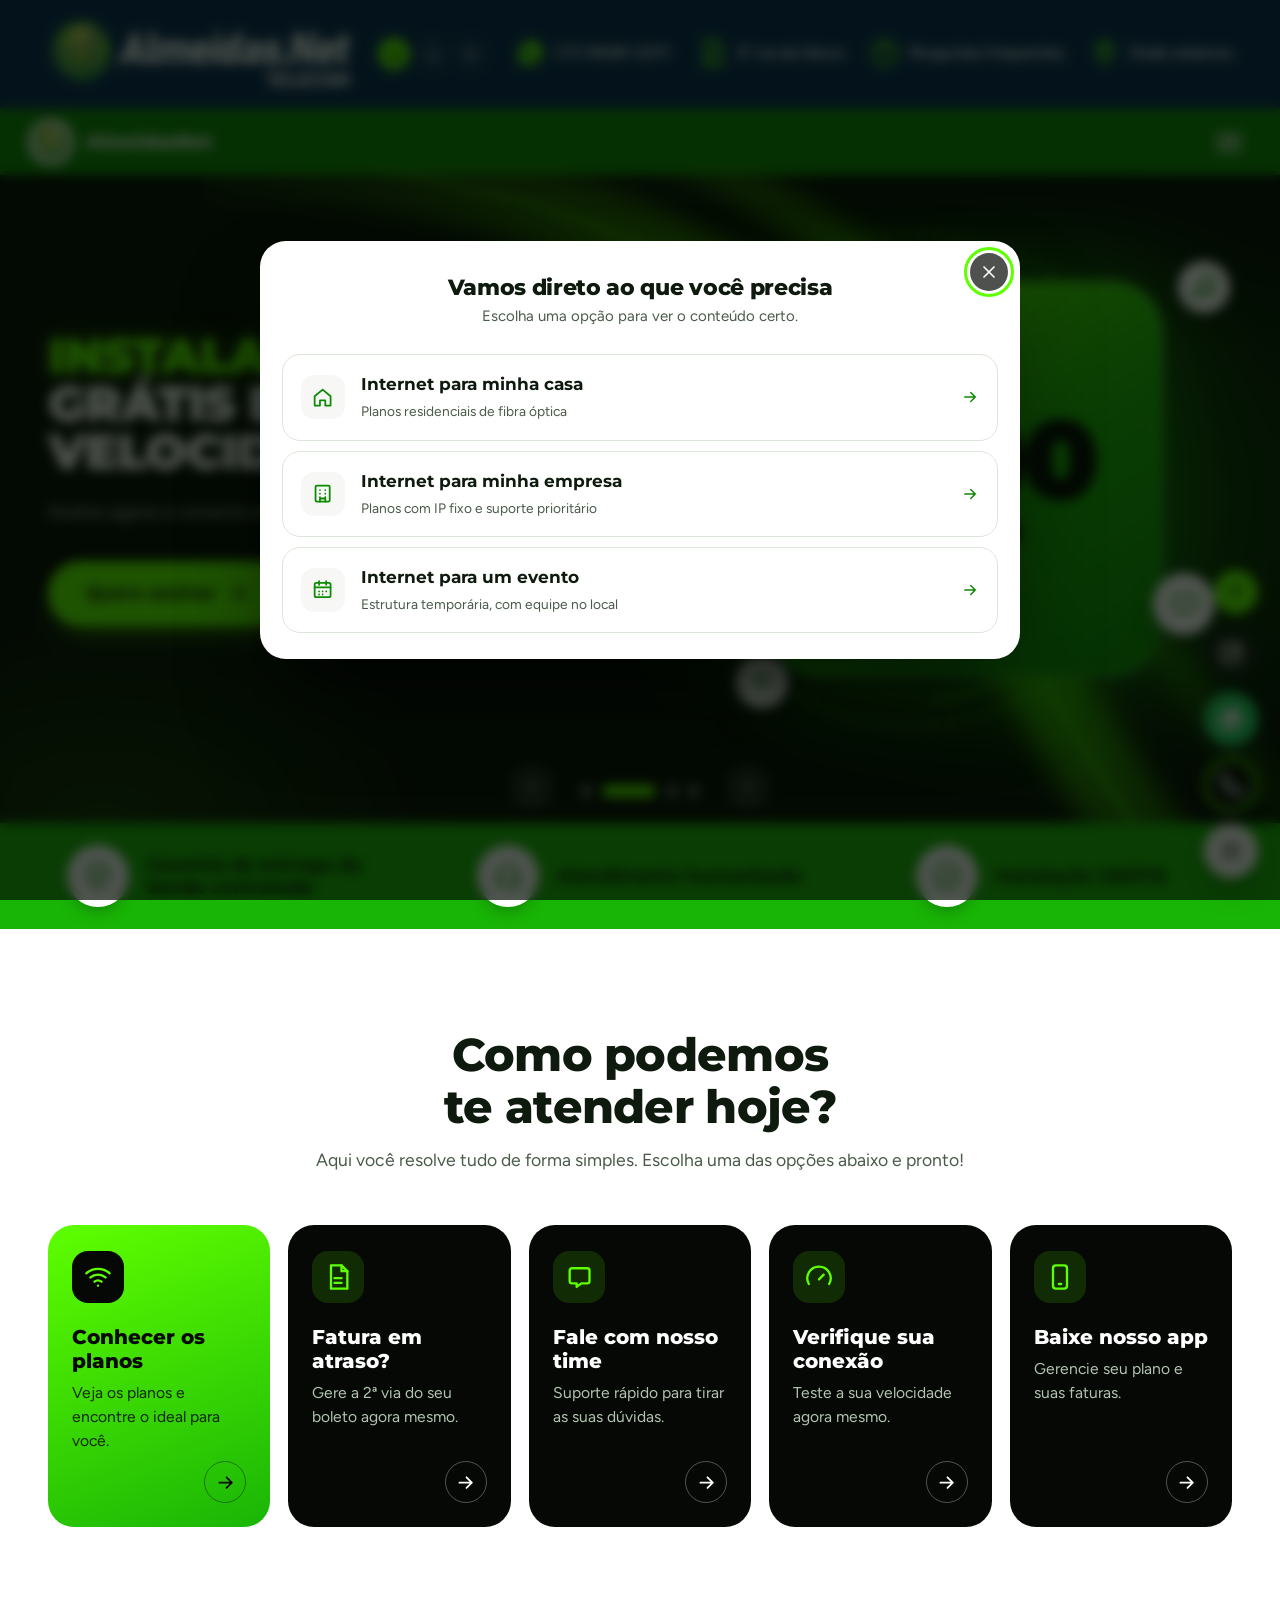
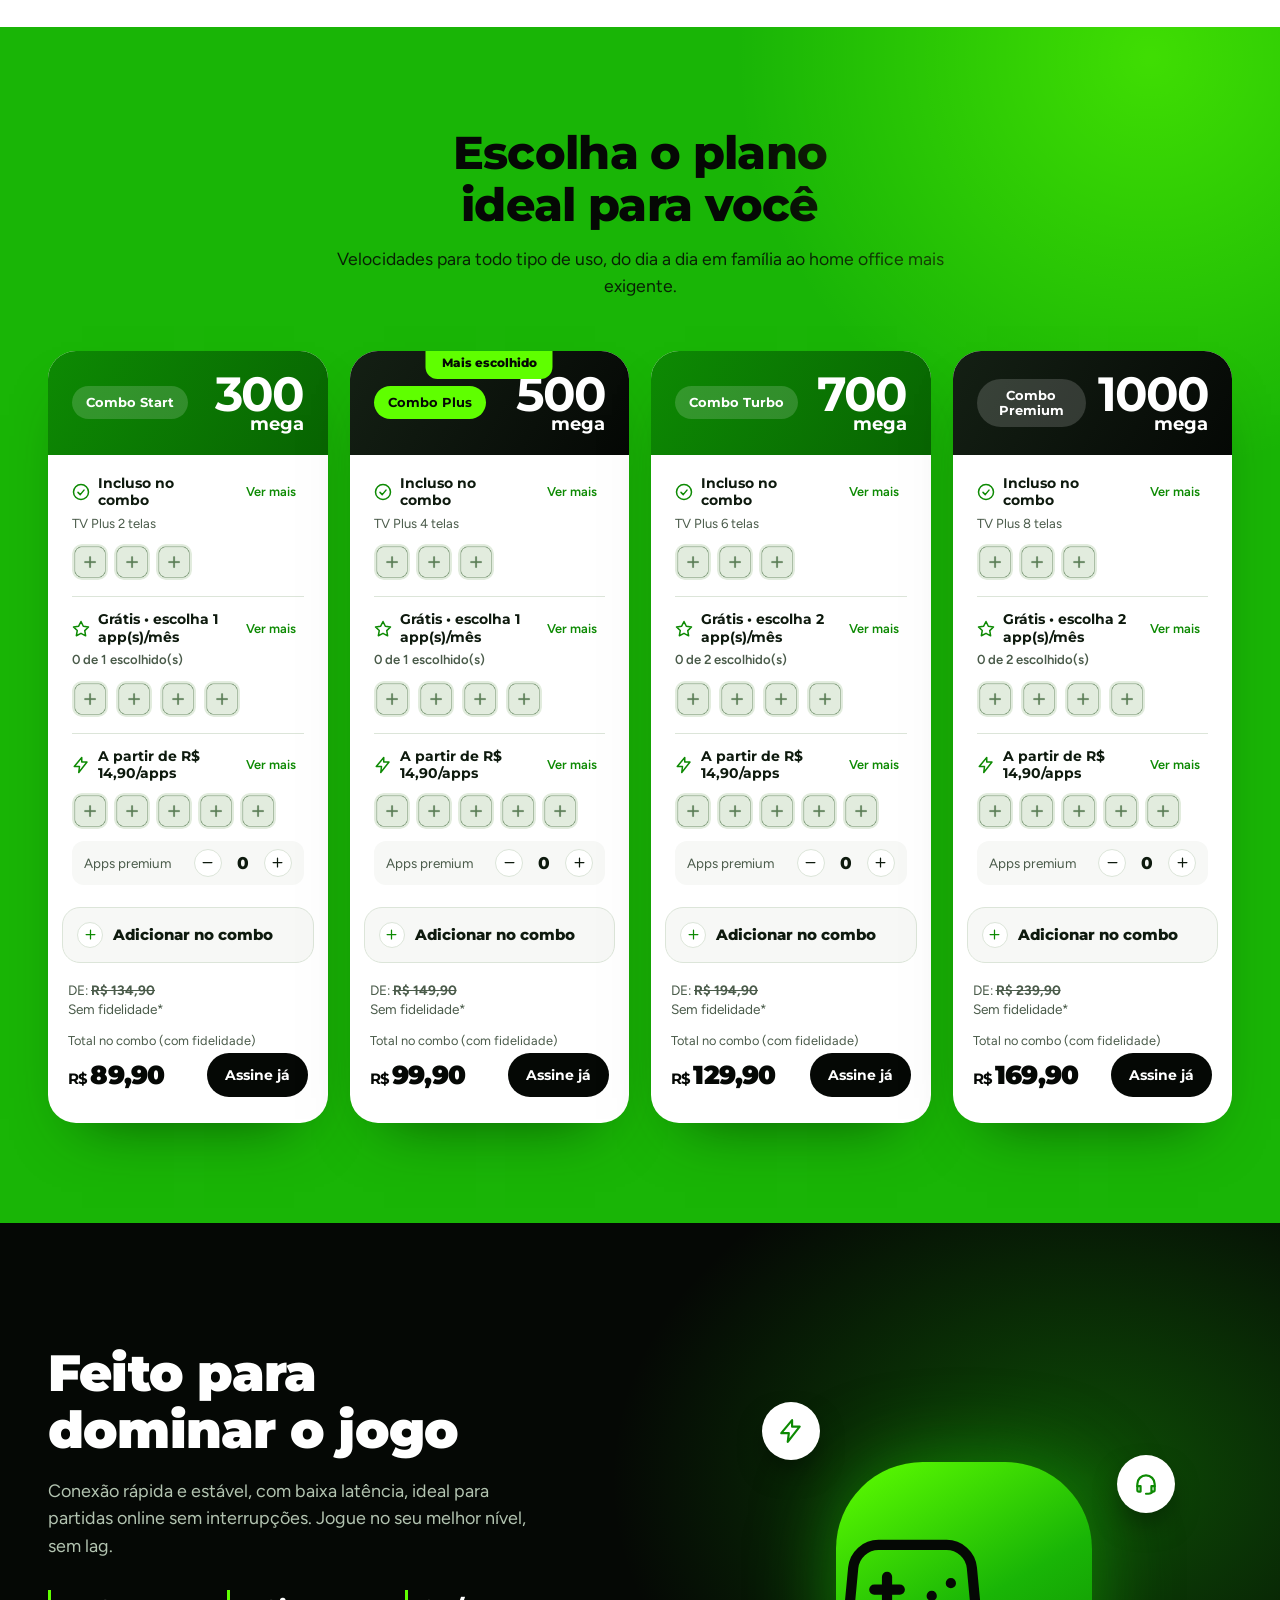
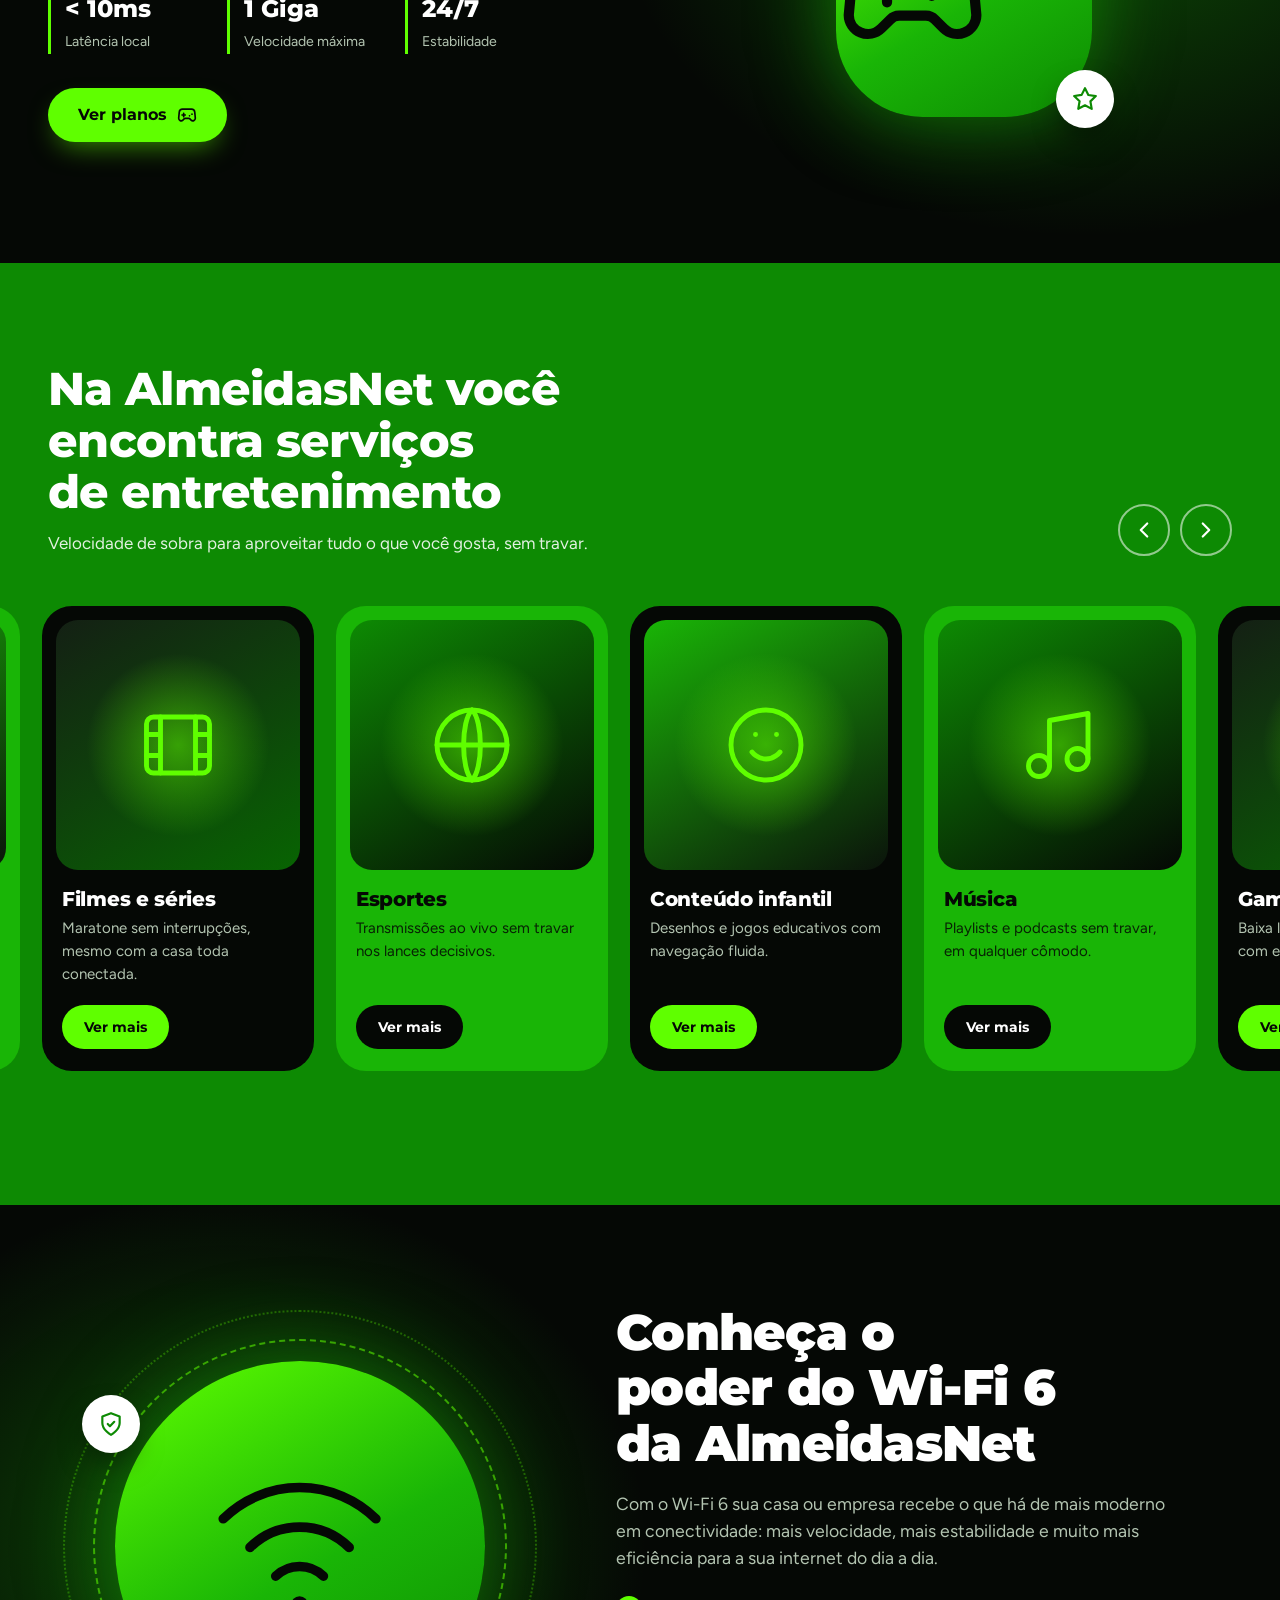
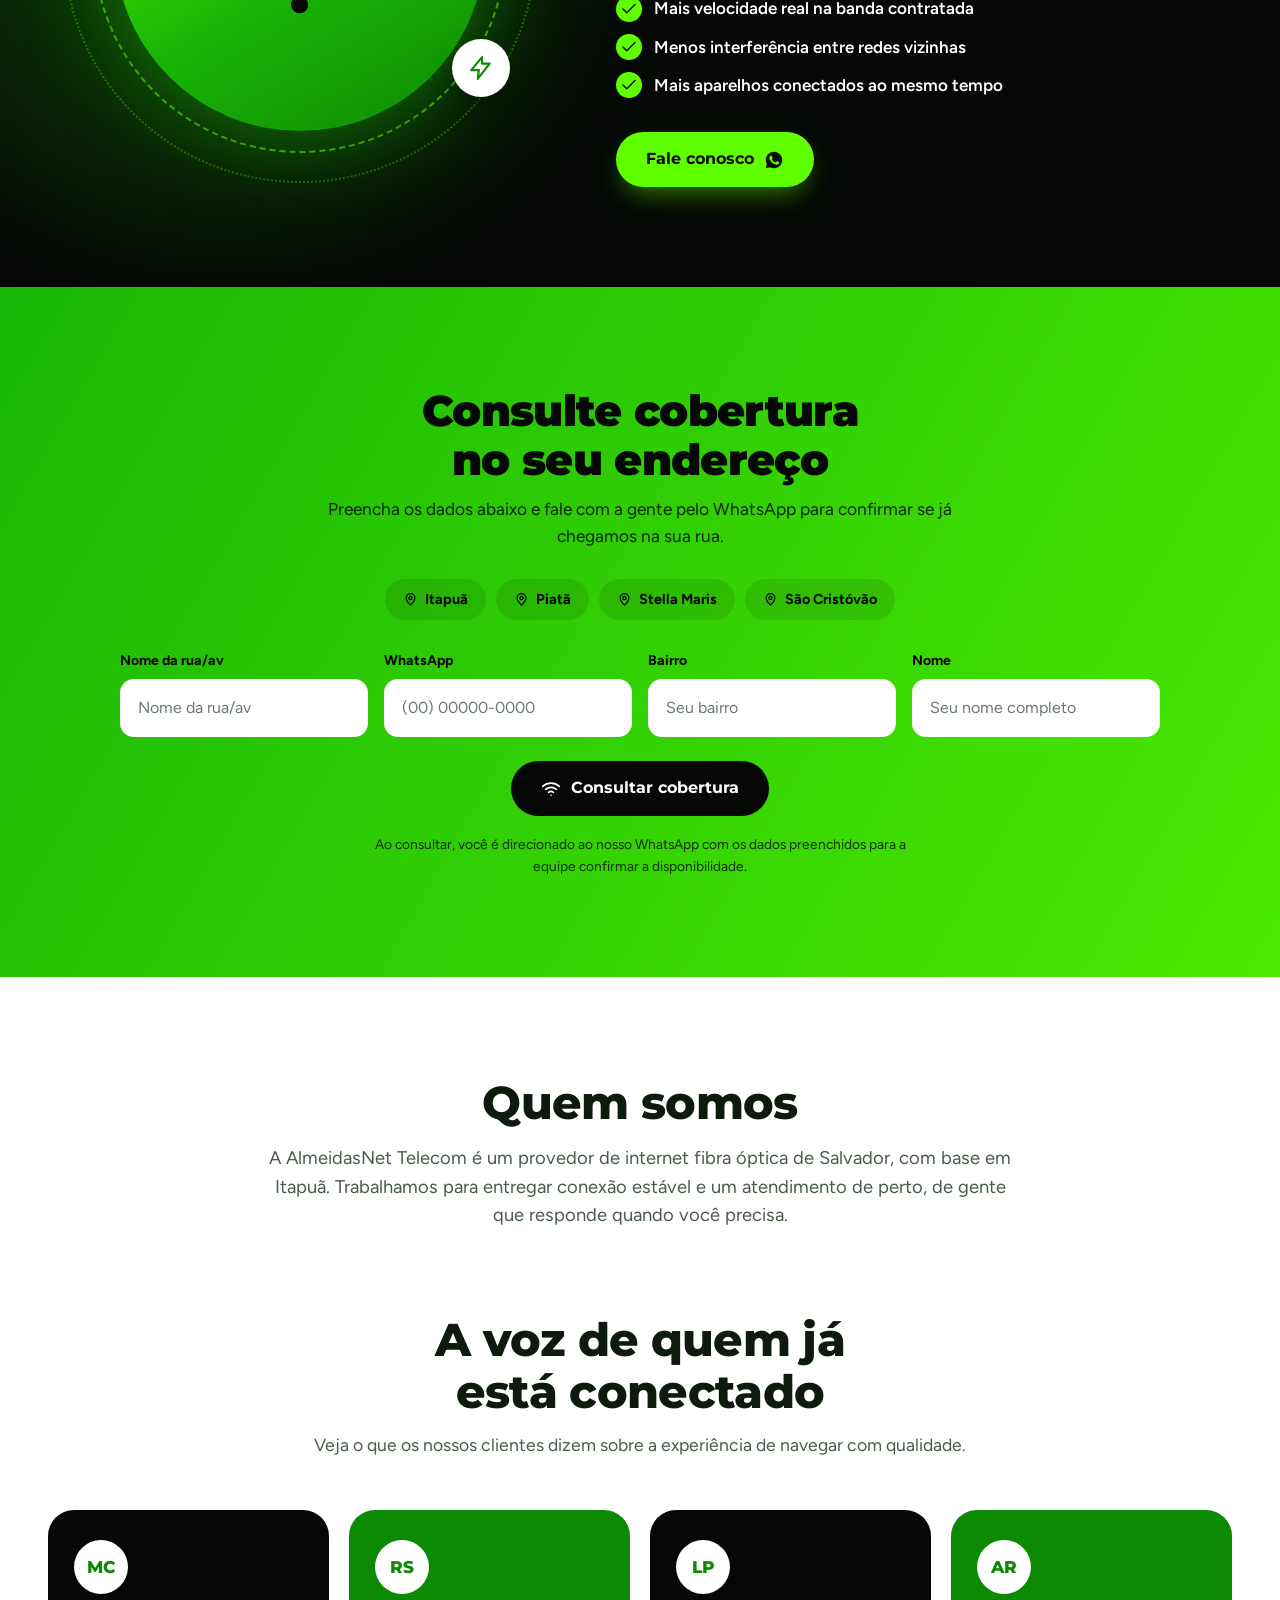
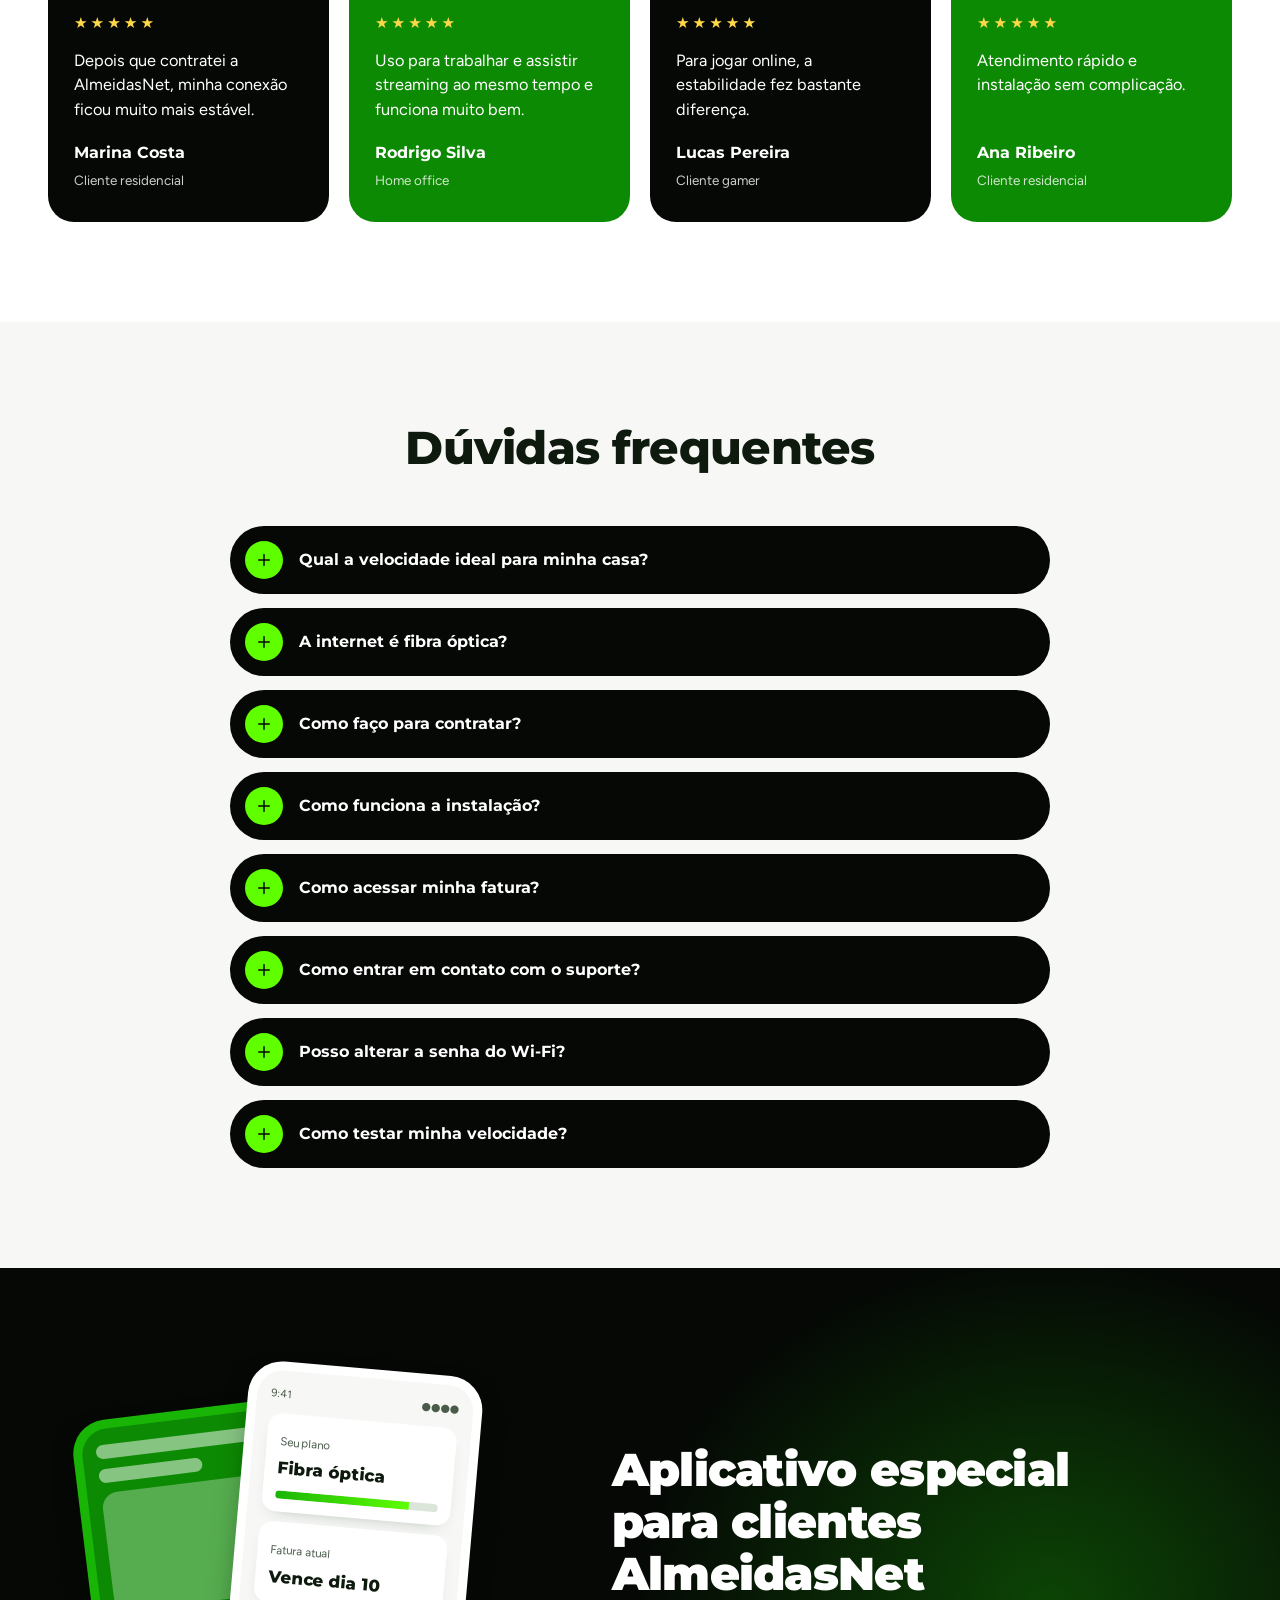
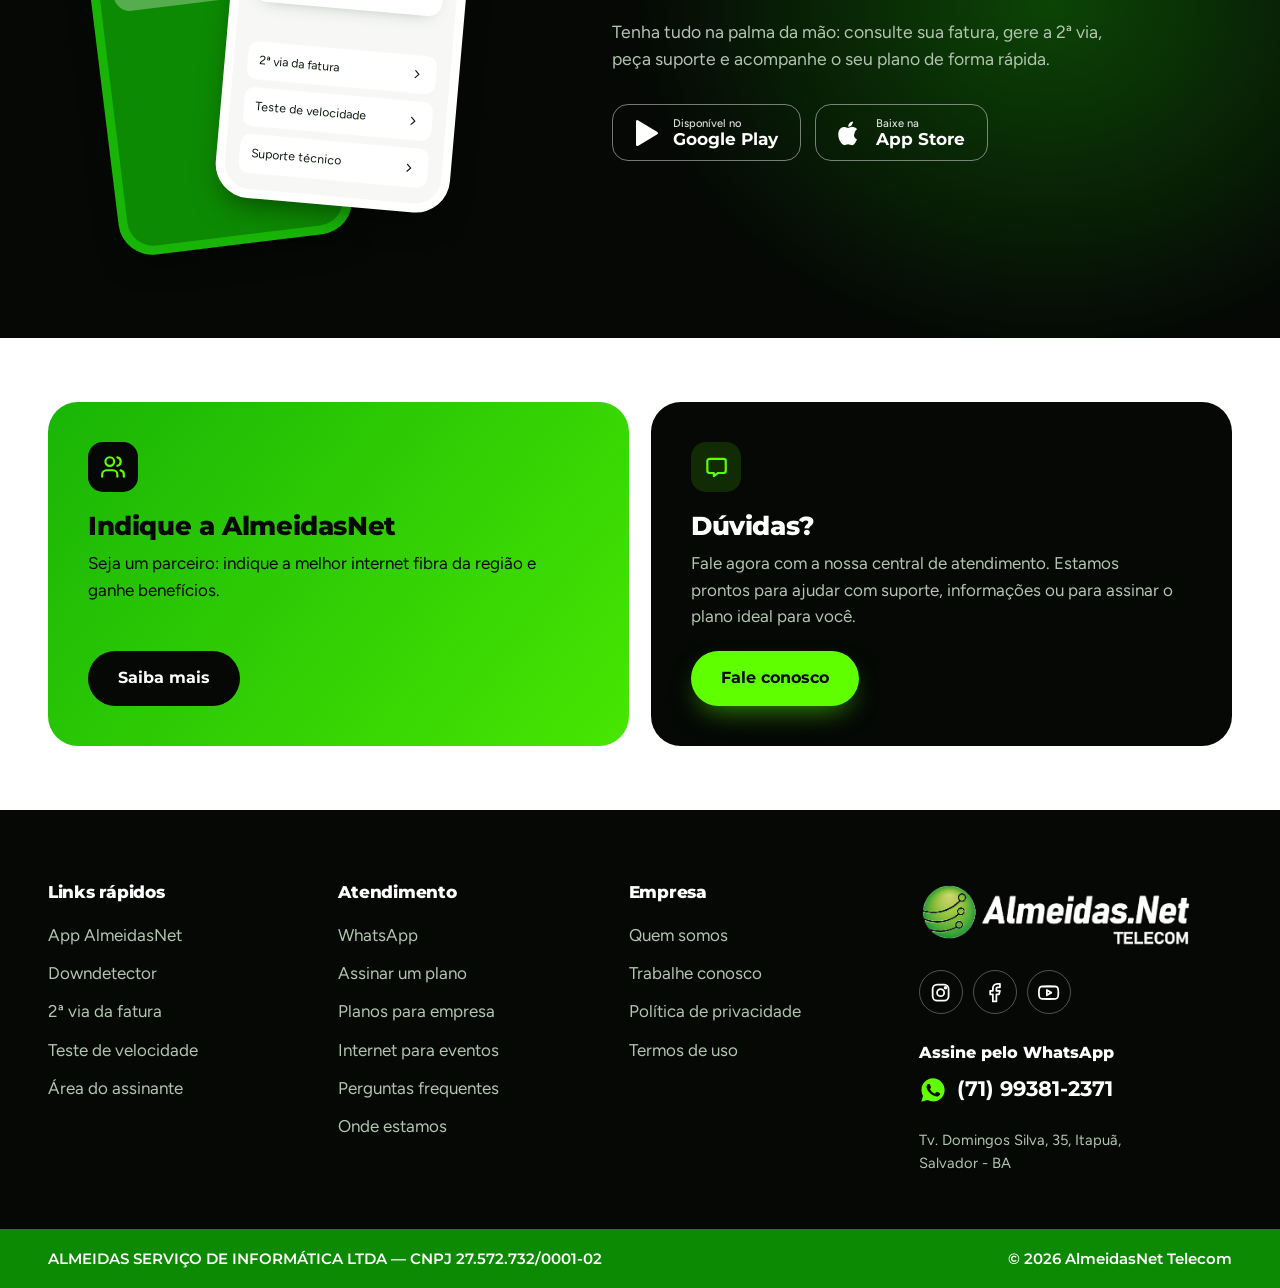
==== commit e3f2bd7b: "contato com a almeidasnet" ====
--- a/index.html
+++ b/index.html
@@ -307,7 +307,7 @@
       </div>
       <div class="accordion-item">
         <button class="accordion-item__question" aria-expanded="false">Como entrar em contato com o suporte?<i data-icon="plus"></i></button>
-        <div class="accordion-item__answer"><div>Nosso suporte está disponível pelo WhatsApp, pelo telefone <span data-tel-text></span> ou pela Central do Assinante.</div></div>
+        <div class="accordion-item__answer"><div>Nosso suporte está disponível pelo WhatsApp, pelo telefone <span data-tel-text></span>, por ligação telefônica pelo (71) 3019-5811 ou pela Central do Assinante.</div></div>
       </div>
       <div class="accordion-item">
         <button class="accordion-item__question" aria-expanded="false">Posso alterar a senha do Wi-Fi?<i data-icon="plus"></i></button>
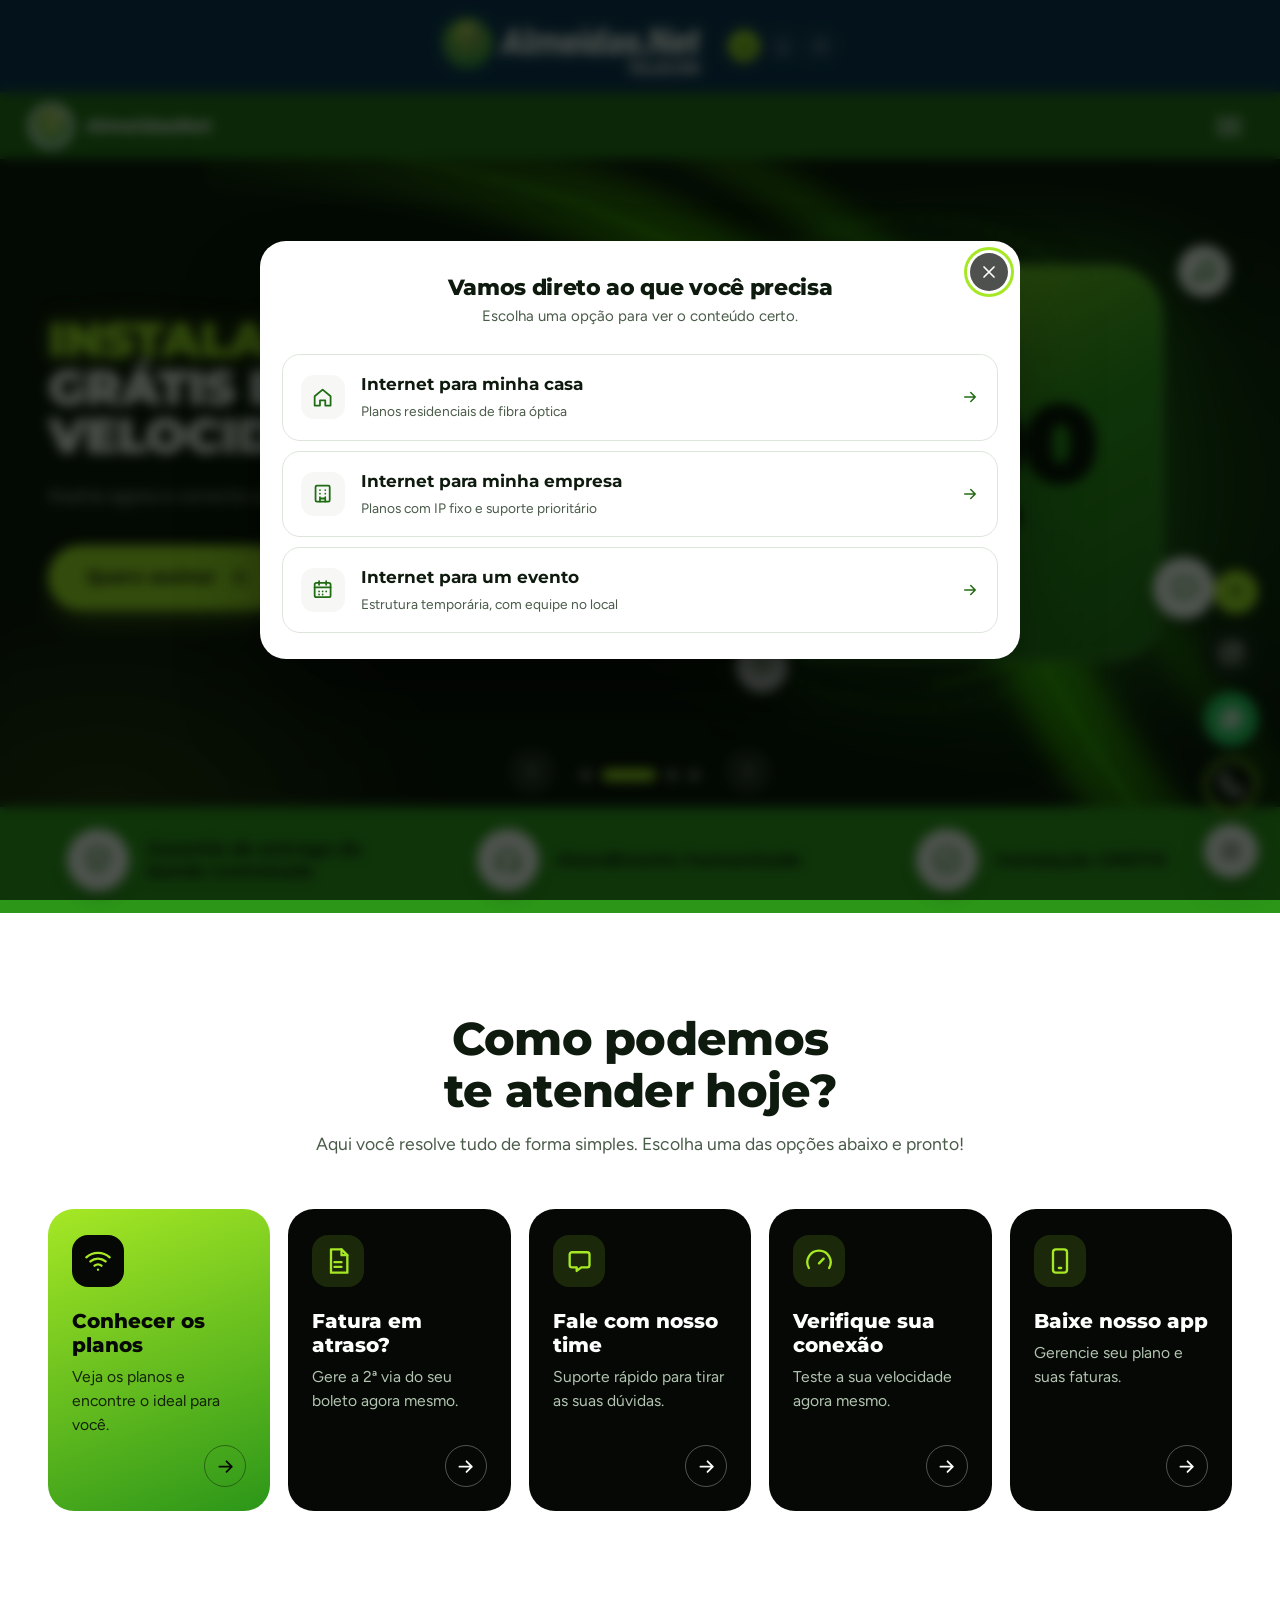
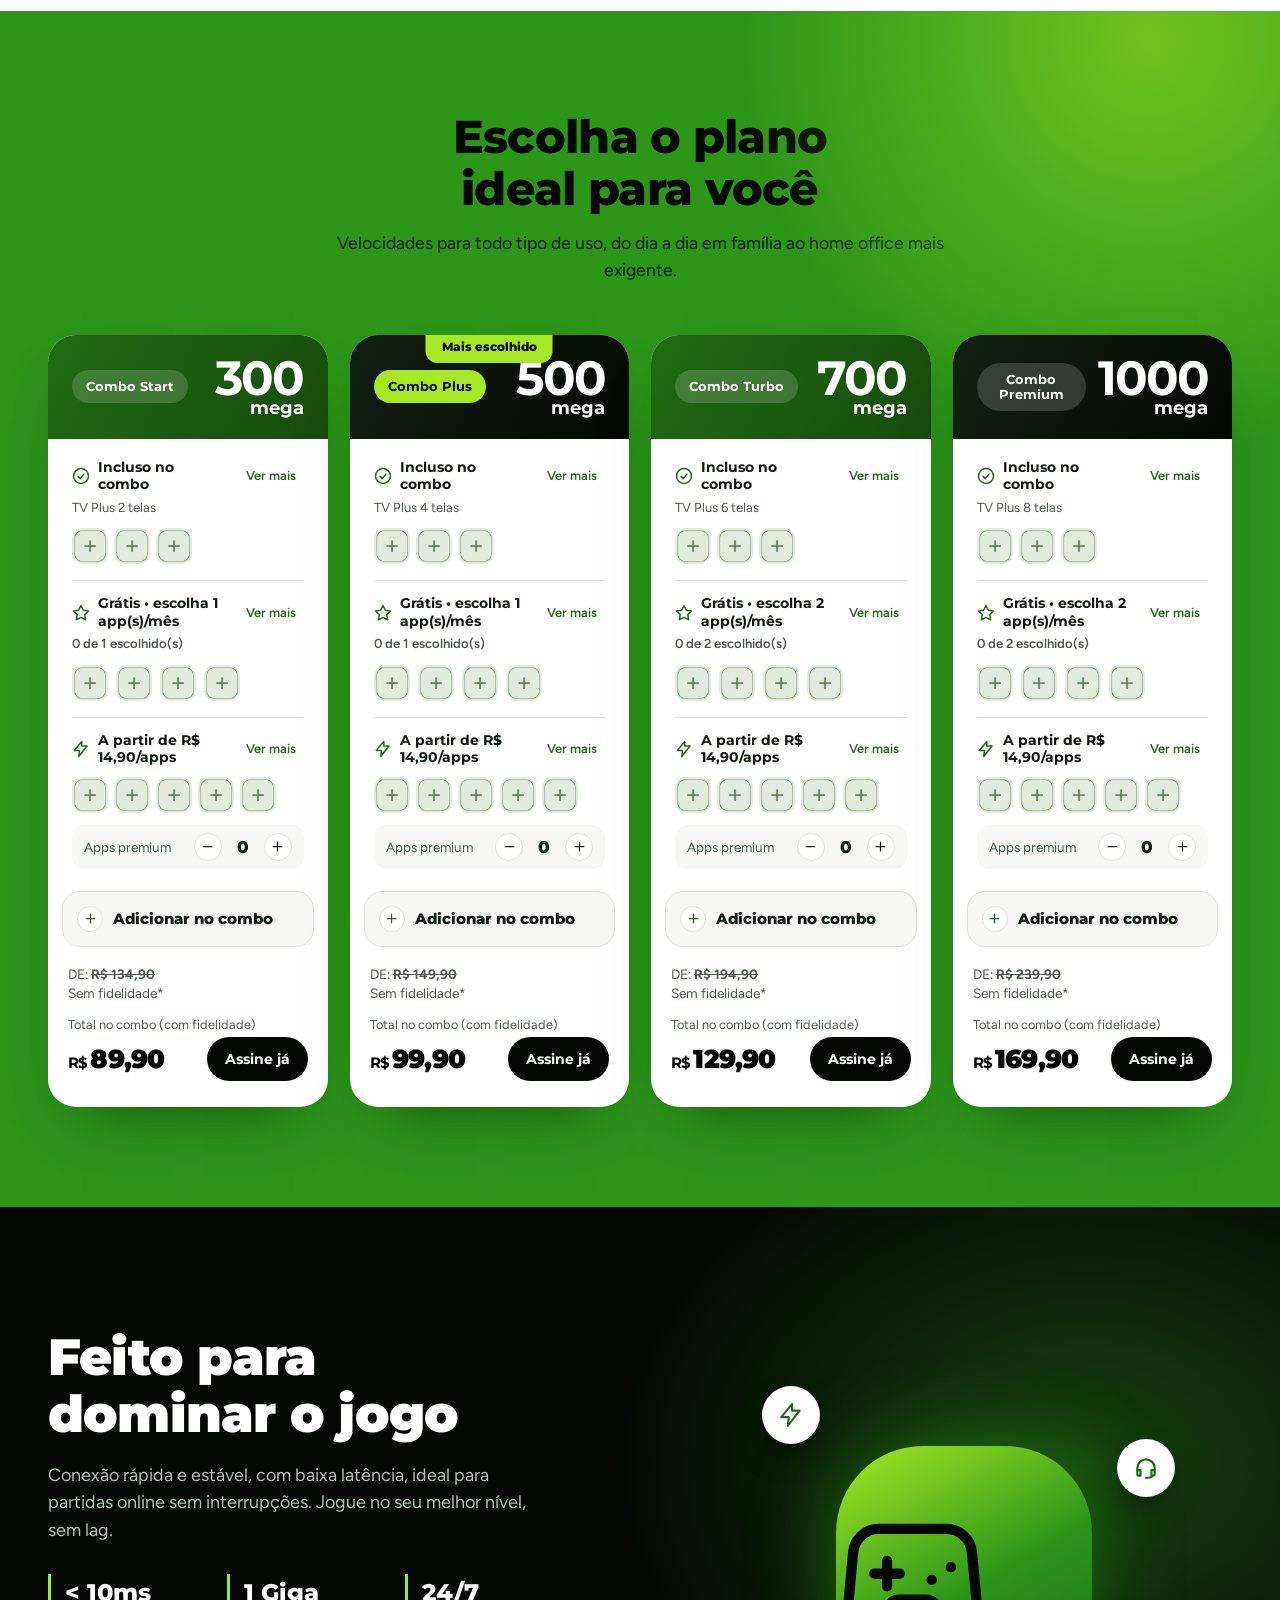
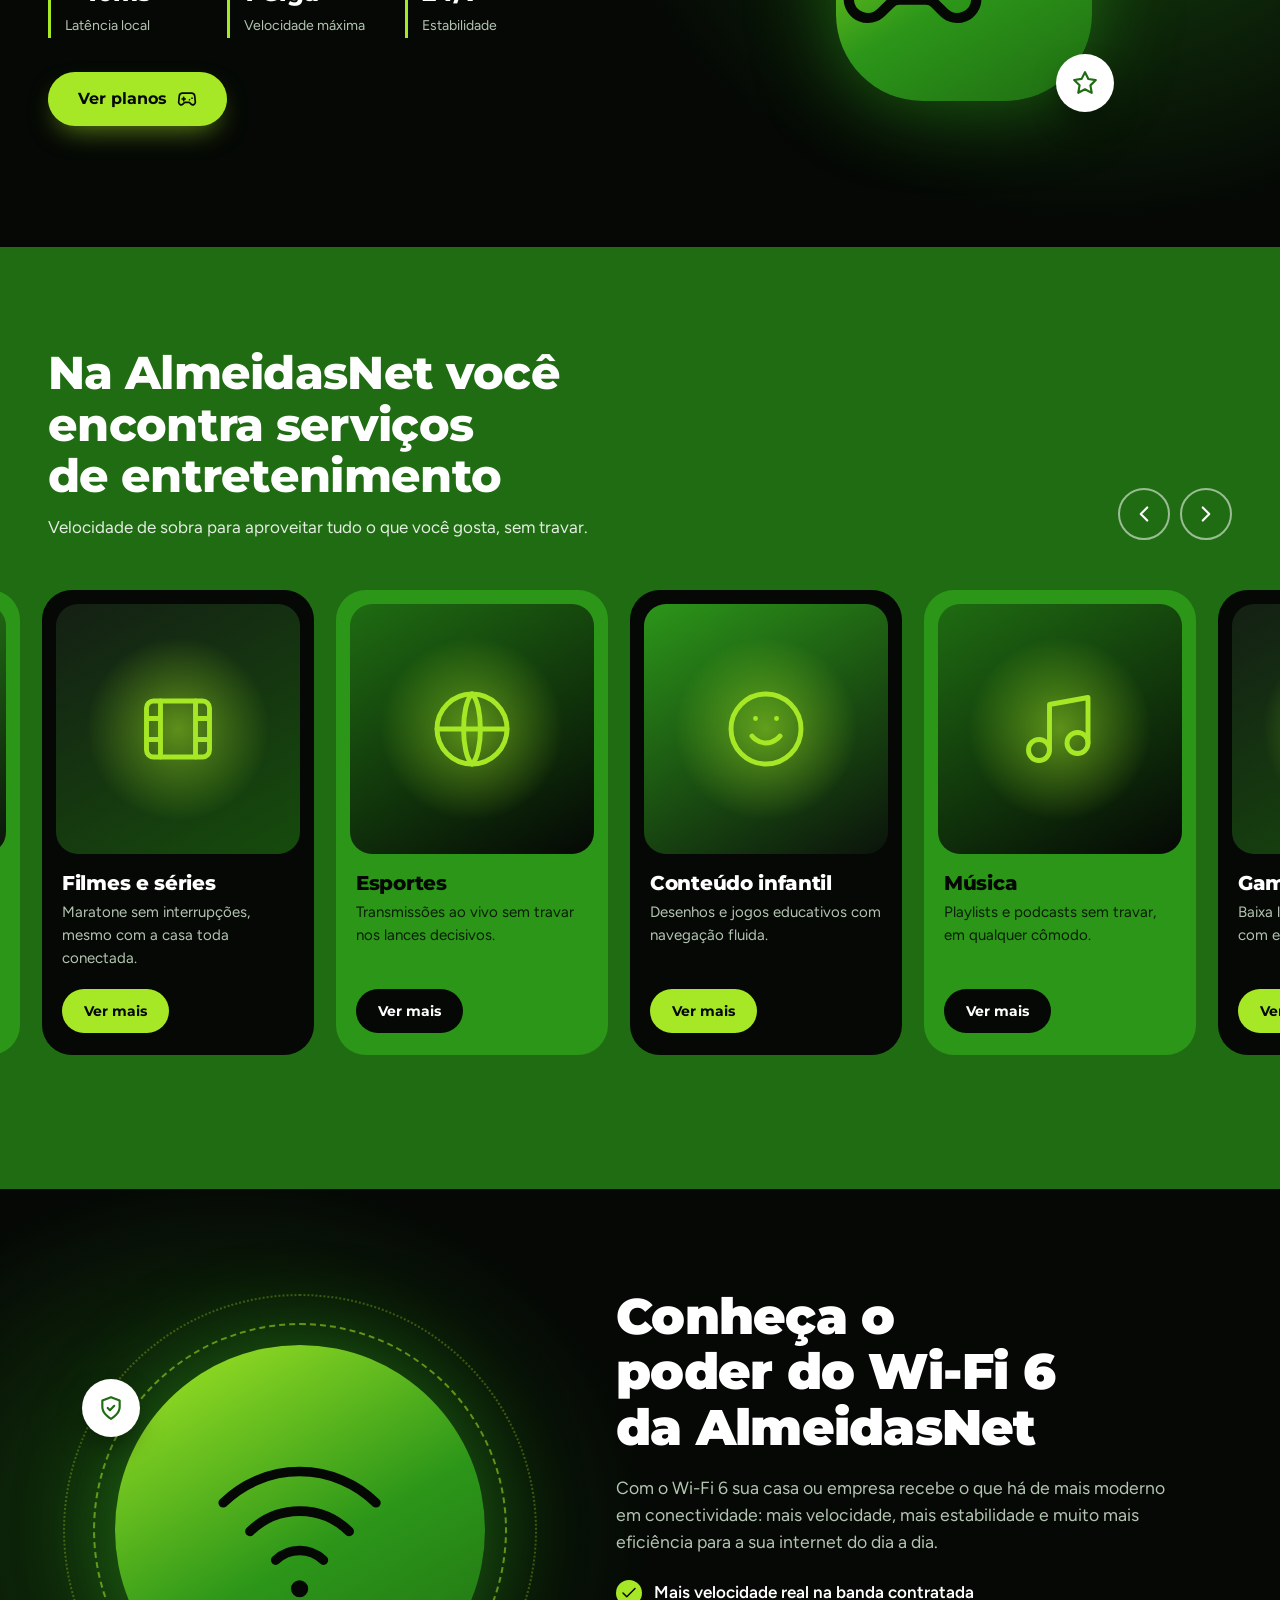
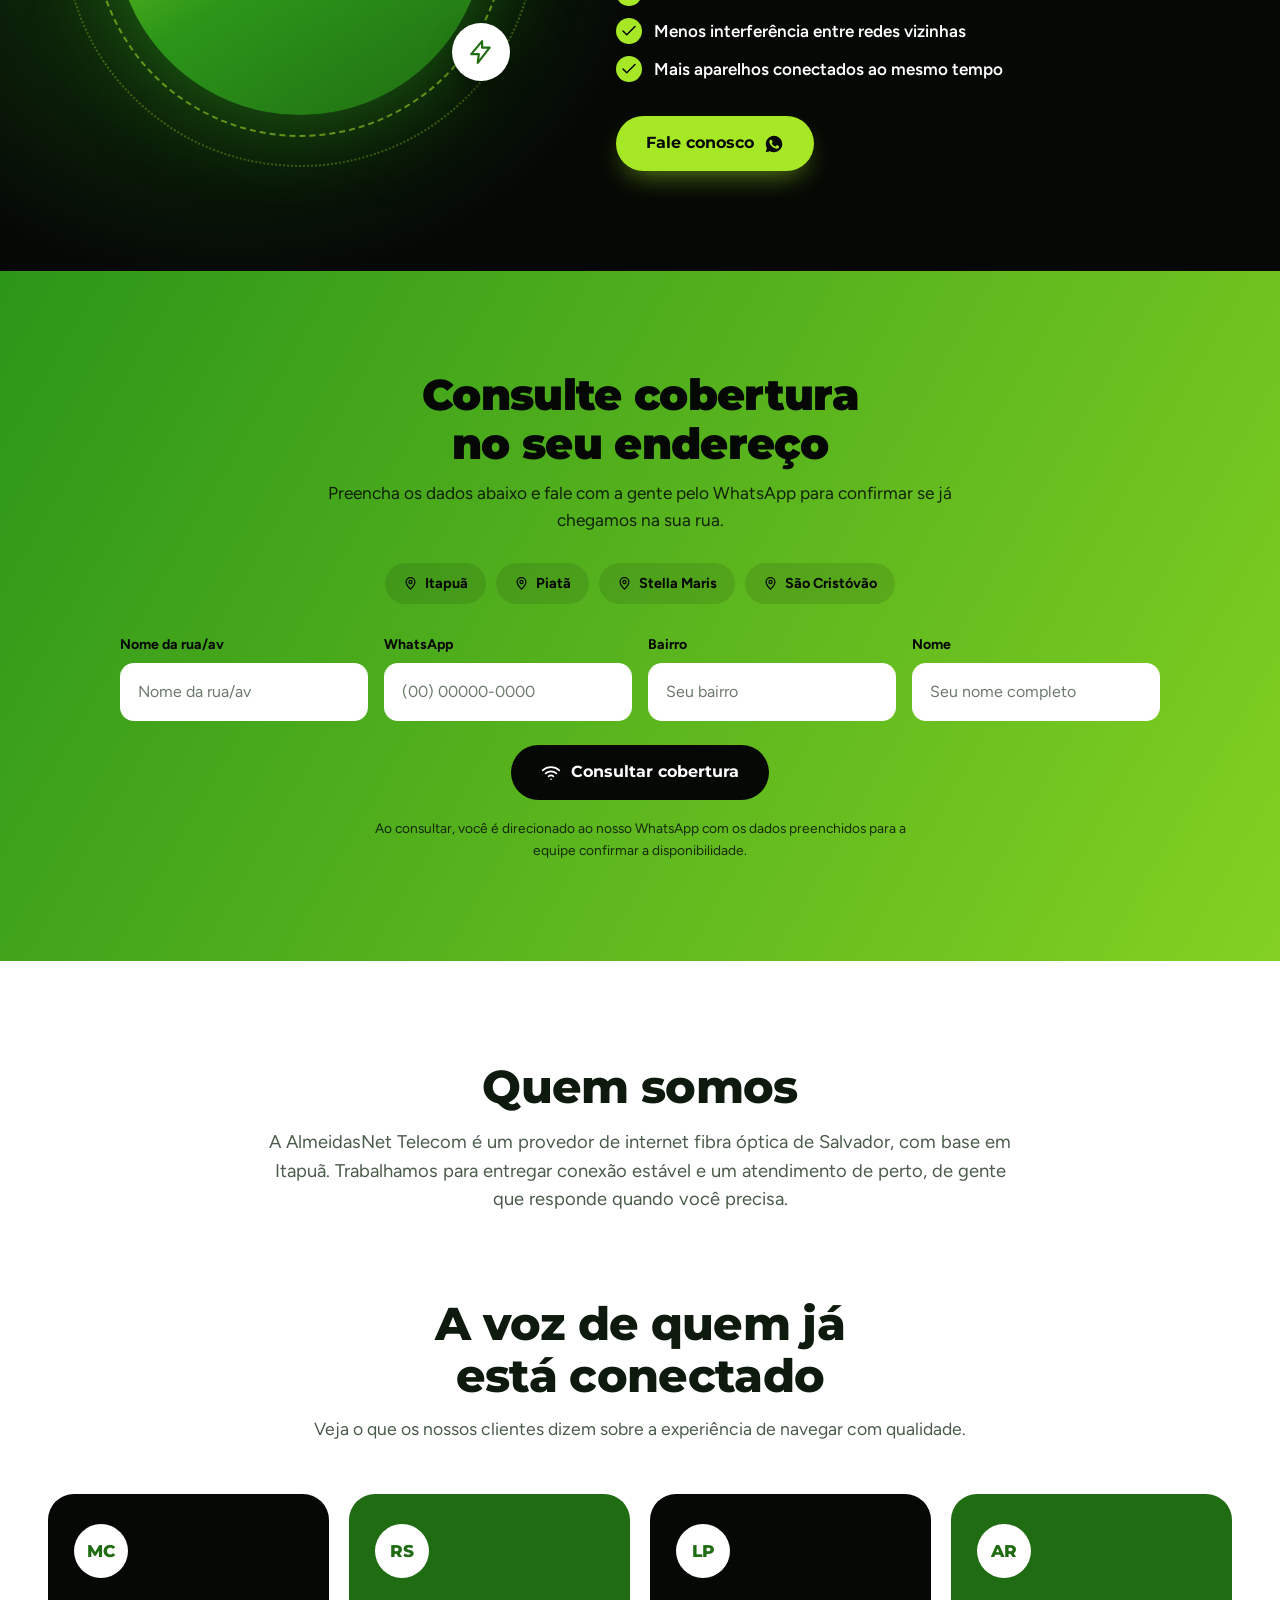
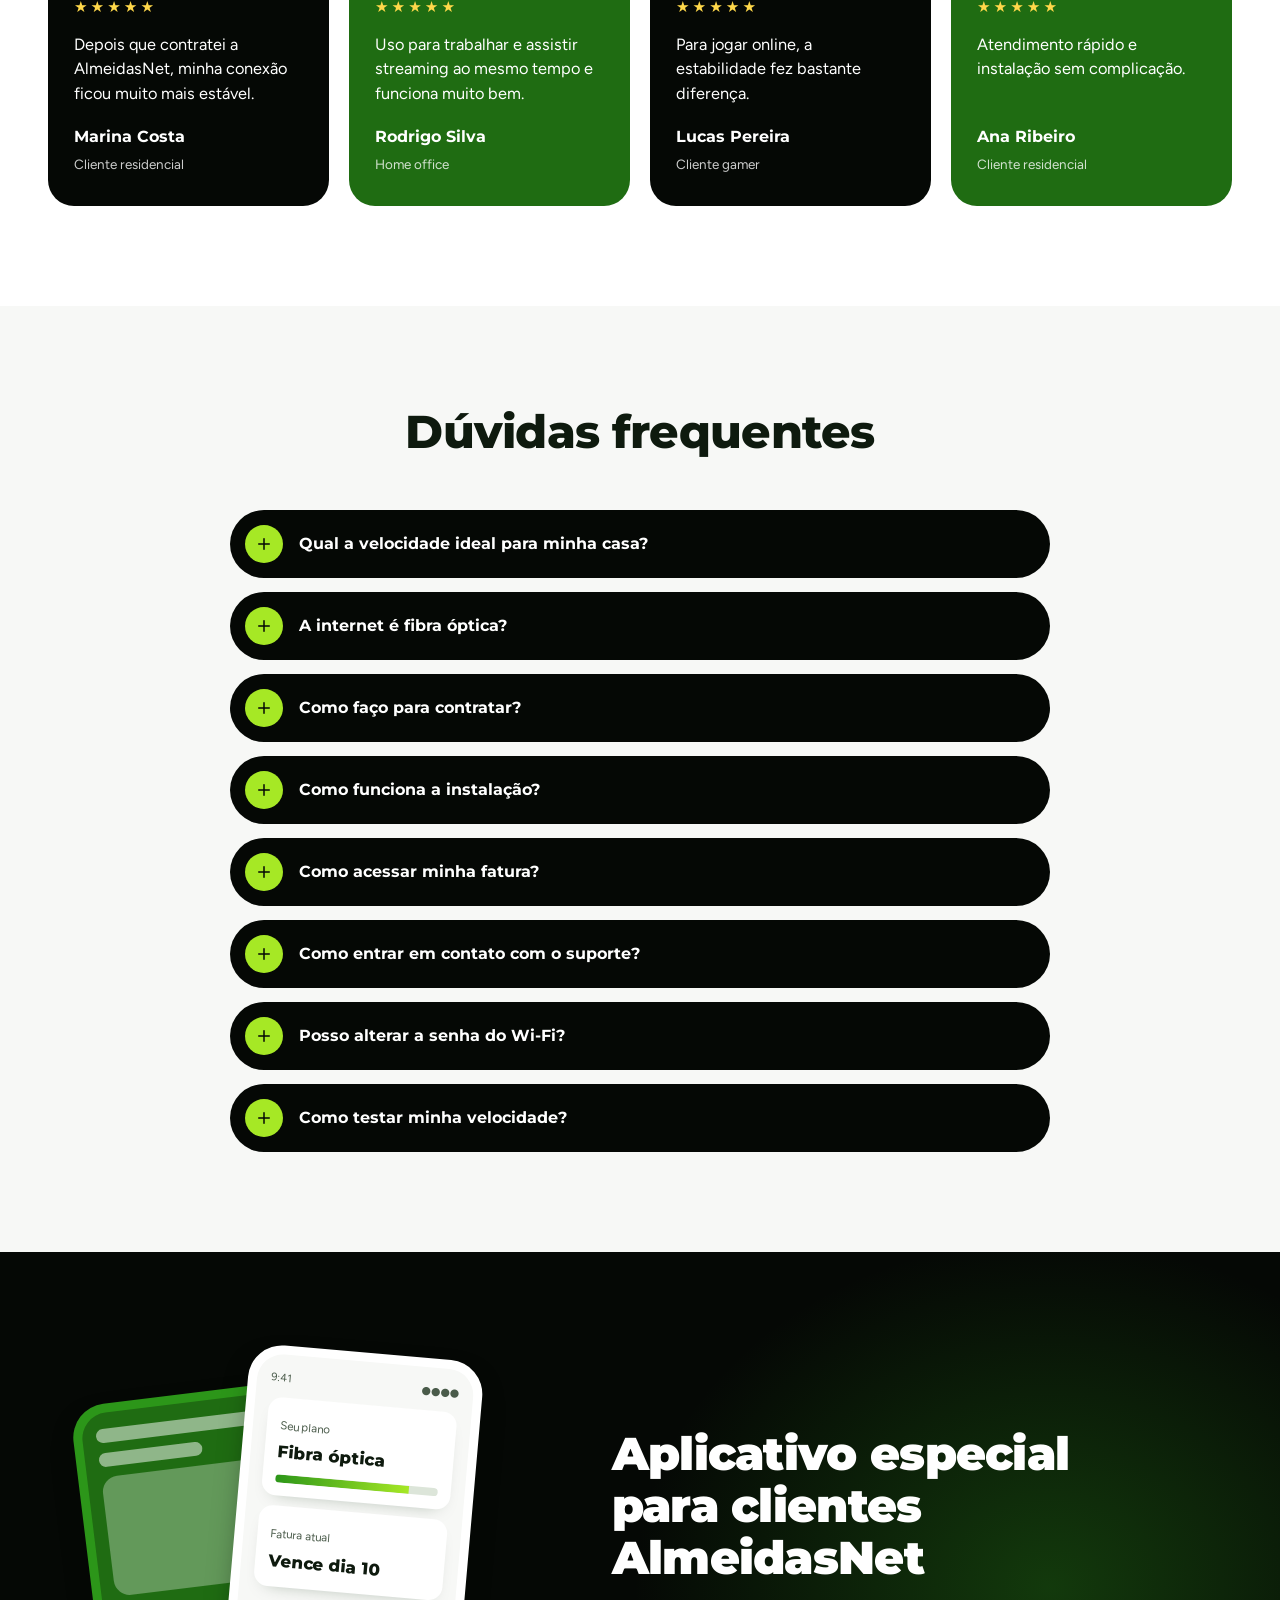
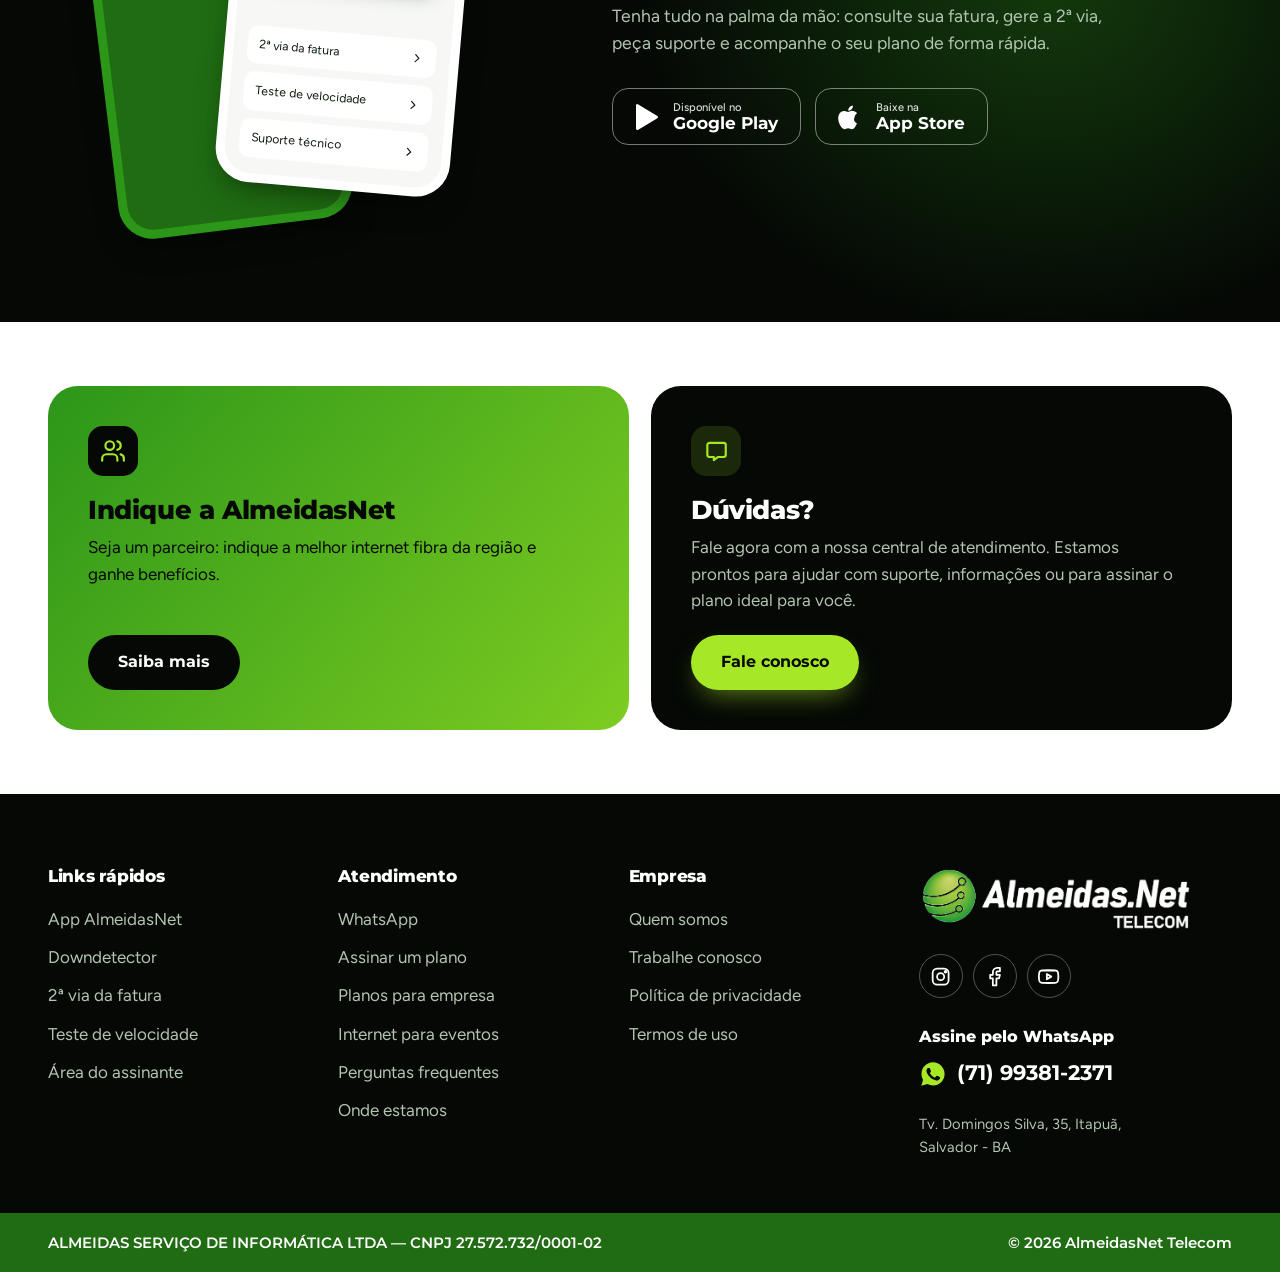
==== commit 7b2d67b1: "ajustes nos html e cores" ====
--- a/index.html
+++ b/index.html
@@ -52,7 +52,7 @@
     </a>
     <div class="audience-switch" role="group" aria-label="Tipo de atendimento"><a href="index.html" class="is-current" aria-label="Internet residencial" title="Residencial"><i data-icon="home"></i></a><a href="empresas.html" aria-label="Internet para empresas" title="Empresa"><i data-icon="office"></i></a><a href="eventos.html" aria-label="Internet para eventos" title="Eventos"><i data-icon="calendar"></i></a></div>
     <ul class="topbar__links">
-      <li><a data-wa data-wa-msg="Olá! Preciso de ajuda com a AlmeidasNet" target="_blank" rel="noopener"><i data-icon="whatsapp"></i><span data-wa-text></span></a></li>
+      <li><a data-wa data-wa-msg="Olá! Preciso de ajuda com a AlmeidasNet." target="_blank" rel="noopener"><i data-icon="whatsapp"></i><span data-wa-text></span></a></li>
       <li><a data-segunda-via target="_blank" rel="noopener"><i data-icon="file"></i>2ª via da fatura</a></li>
       <li><a href="#faq"><i data-icon="help"></i>Perguntas frequentes</a></li>
       <li><a data-mapa target="_blank" rel="noopener"><i data-icon="pin"></i>Onde estamos</a></li>
@@ -73,22 +73,20 @@
       <ul class="site-nav__links">
         <li><a href="#quem-somos"><i data-icon="users"></i>Quem somos</a></li>
         <li><a href="#planos"><i data-icon="home"></i>Para sua casa</a></li>
-        <li><a href="empresas.html"><i data-icon="office"></i>Para sua empresa</a></li>
-        <li><a href="eventos.html"><i data-icon="calendar"></i>Internet para eventos</a></li>
         <li><a href="#entretenimento"><i data-icon="film"></i>Entretenimento</a></li>
-        <li><a data-wa data-wa-msg="Olá! Quero falar com a AlmeidasNet" target="_blank" rel="noopener"><i data-icon="chat"></i>Fale conosco</a></li>
-        <li><a data-wa data-wa-msg="Olá! Quero trabalhar na AlmeidasNet" target="_blank" rel="noopener"><i data-icon="briefcase"></i>Trabalhe conosco</a></li>
+        <li><a data-wa data-wa-msg="Olá! Quero falar com a AlmeidasNet." target="_blank" rel="noopener"><i data-icon="chat"></i>Fale conosco</a></li>
+        <li><a data-wa data-wa-msg="Olá! Quero trabalhar na AlmeidasNet." target="_blank" rel="noopener"><i data-icon="briefcase"></i>Trabalhe conosco</a></li>
       </ul>
       <div class="site-nav__pills">
         <a class="pill pill--orange" data-central-assinante target="_blank" rel="noopener">Área do assinante</a>
-        <a class="pill pill--dark" data-wa data-wa-msg="Olá! Quero assinar um plano da AlmeidasNet" target="_blank" rel="noopener">Assine agora</a>
+        <a class="pill pill--dark" data-wa data-wa-msg="Olá! Quero assinar um plano da AlmeidasNet." target="_blank" rel="noopener">Assine agora</a>
         <button type="button" class="pill pill--outline" data-open-popup>Indique e ganhe</button>
       </div>
     </div>
 
     <div class="site-nav__mobile-group">
       <div class="audience-switch" role="group" aria-label="Tipo de atendimento"><a href="index.html" class="is-current" aria-label="Internet residencial" title="Residencial"><i data-icon="home"></i></a><a href="empresas.html" aria-label="Internet para empresas" title="Empresa"><i data-icon="office"></i></a><a href="eventos.html" aria-label="Internet para eventos" title="Eventos"><i data-icon="calendar"></i></a></div>
-      <a class="site-nav__cta" data-wa data-wa-msg="Olá! Quero assinar um plano da AlmeidasNet" target="_blank" rel="noopener"><i data-icon="whatsapp"></i>Assinar</a>
+      <a class="site-nav__cta" data-wa data-wa-msg="Olá! Quero assinar um plano da AlmeidasNet." target="_blank" rel="noopener"><i data-icon="whatsapp"></i>Assinar</a>
     </div>
 
     <button class="nav-toggle" id="nav-toggle" type="button" aria-label="Abrir menu" aria-expanded="false" aria-controls="nav-panel">
@@ -134,7 +132,7 @@
         <p>Gere a 2ª via do seu boleto agora mesmo.</p>
         <span class="atender-card__go"><i data-icon="arrow"></i></span>
       </a>
-      <a class="atender-card" data-wa data-wa-msg="Olá! Preciso de ajuda com a AlmeidasNet" target="_blank" rel="noopener">
+      <a class="atender-card" data-wa data-wa-msg="Olá! Preciso de ajuda com a AlmeidasNet." target="_blank" rel="noopener">
         <span class="atender-card__icon"><i data-icon="chat"></i></span>
         <strong>Fale com nosso time</strong>
         <p>Suporte rápido para tirar as suas dúvidas.</p>
@@ -224,7 +222,7 @@
       <h2 id="wifi-titulo"></h2>
       <p id="wifi-texto"></p>
       <ul class="check-list" id="wifi-itens"></ul>
-      <a class="btn btn--lime" data-wa data-wa-msg="Olá! Quero saber mais sobre o Wi-Fi 6 da AlmeidasNet" target="_blank" rel="noopener"><span id="wifi-botao"></span><i data-icon="whatsapp"></i></a>
+      <a class="btn btn--lime" data-wa data-wa-msg="Olá! Quero saber mais sobre o Wi-Fi 6 da AlmeidasNet." target="_blank" rel="noopener"><span id="wifi-botao"></span><i data-icon="whatsapp"></i></a>
     </div>
   </div>
 </section>
@@ -303,11 +301,11 @@
       </div>
       <div class="accordion-item">
         <button class="accordion-item__question" aria-expanded="false">Como acessar minha fatura?<i data-icon="plus"></i></button>
-        <div class="accordion-item__answer"><div>Você pode consultar e emitir a 2ª via da sua fatura pela Central do Assinante ou pelo aplicativo da AlmeidasNet</div></div>
+        <div class="accordion-item__answer"><div>Você pode consultar e emitir a 2ª via da sua fatura pela Central do Assinante ou pelo aplicativo da AlmeidasNet.</div></div>
       </div>
       <div class="accordion-item">
         <button class="accordion-item__question" aria-expanded="false">Como entrar em contato com o suporte?<i data-icon="plus"></i></button>
-        <div class="accordion-item__answer"><div>Nosso suporte está disponível pelo WhatsApp, pelo telefone <span data-tel-text></span>, por ligação telefônica pelo (71) 3019-5811 ou pela Central do Assinante.</div></div>
+        <div class="accordion-item__answer"><div>Nosso suporte está disponível pelo WhatsApp, pelo telefone <span data-tel-text></span> ou pela Central do Assinante.</div></div>
       </div>
       <div class="accordion-item">
         <button class="accordion-item__question" aria-expanded="false">Posso alterar a senha do Wi-Fi?<i data-icon="plus"></i></button>
@@ -368,7 +366,7 @@
           <h3>Dúvidas?</h3>
           <p>Fale agora com a nossa central de atendimento. Estamos prontos para ajudar com suporte, informações ou para assinar o plano ideal para você.</p>
         </div>
-        <a class="btn btn--lime" data-wa data-wa-msg="Olá! Tenho uma dúvida sobre a AlmeidasNet" target="_blank" rel="noopener">Fale conosco</a>
+        <a class="btn btn--lime" data-wa data-wa-msg="Olá! Tenho uma dúvida sobre a AlmeidasNet." target="_blank" rel="noopener">Fale conosco</a>
       </div>
     </div>
   </div>
@@ -392,8 +390,8 @@
       <div class="footer-col">
         <h4>Atendimento</h4>
         <ul>
-          <li><a data-wa data-wa-msg="Olá! Preciso de ajuda com a AlmeidasNet" target="_blank" rel="noopener">WhatsApp</a></li>
-          <li><a data-wa data-wa-msg="Olá! Quero assinar um plano da AlmeidasNet" target="_blank" rel="noopener">Assinar um plano</a></li>
+          <li><a data-wa data-wa-msg="Olá! Preciso de ajuda com a AlmeidasNet." target="_blank" rel="noopener">WhatsApp</a></li>
+          <li><a data-wa data-wa-msg="Olá! Quero assinar um plano da AlmeidasNet." target="_blank" rel="noopener">Assinar um plano</a></li>
           <li><a href="empresas.html">Planos para empresa</a></li>
           <li><a href="eventos.html">Internet para eventos</a></li>
           <li><a href="#faq">Perguntas frequentes</a></li>
@@ -404,7 +402,7 @@
         <h4>Empresa</h4>
         <ul>
           <li><a href="#quem-somos">Quem somos</a></li>
-          <li><a data-wa data-wa-msg="Olá! Quero trabalhar na AlmeidasNet" target="_blank" rel="noopener">Trabalhe conosco</a></li>
+          <li><a data-wa data-wa-msg="Olá! Quero trabalhar na AlmeidasNet." target="_blank" rel="noopener">Trabalhe conosco</a></li>
           <li><a href="#">Política de privacidade</a></li>
           <li><a href="#">Termos de uso</a></li>
         </ul>
@@ -420,7 +418,7 @@
           <a data-yt target="_blank" rel="noopener" aria-label="YouTube"><i data-icon="youtube"></i></a>
         </div>
         <p class="footer-brand__label">Assine pelo WhatsApp</p>
-        <a class="footer-brand__phone" data-wa data-wa-msg="Olá! Quero assinar um plano da AlmeidasNet" target="_blank" rel="noopener"><i data-icon="whatsapp"></i><span data-wa-text></span></a>
+        <a class="footer-brand__phone" data-wa data-wa-msg="Olá! Quero assinar um plano da AlmeidasNet." target="_blank" rel="noopener"><i data-icon="whatsapp"></i><span data-wa-text></span></a>
         <address class="footer-brand__addr">Tv. Domingos Silva, 35, Itapuã,<br>Salvador&nbsp;-&nbsp;BA</address>
       </div>
     </div>
@@ -438,7 +436,7 @@
   <button class="floating-btn back-to-top" type="button" aria-label="Voltar ao topo"><i data-icon="arrow-up"></i></button>
 
   <a class="floating-btn floating-btn--instagram" data-ig target="_blank" rel="noopener" aria-label="Instagram da AlmeidasNet"><i data-icon="instagram"></i></a>
-  <a class="floating-btn floating-btn--whatsapp" data-wa data-wa-msg="Olá! Quero falar com a AlmeidasNet" target="_blank" rel="noopener" aria-label="Falar no WhatsApp"><i data-icon="whatsapp"></i></a>
+  <a class="floating-btn floating-btn--whatsapp" data-wa data-wa-msg="Olá! Quero falar com a AlmeidasNet." target="_blank" rel="noopener" aria-label="Falar no WhatsApp"><i data-icon="whatsapp"></i></a>
   <a class="floating-btn floating-btn--phone" data-tel aria-label="Ligar para a AlmeidasNet"><i data-icon="phone"></i></a>
 
   <div class="floating-menu">
--- a/css/style.css
+++ b/css/style.css
@@ -1,20 +1,21 @@
 /* ==========================================================================
    ALMEIDAS.NET — TOKENS
-   Paleta tirada do site atual: verde da faixa (#19B506), verde neon do
-   título do banner (#5FFF00), preto do fundo e o laranja do botão
-   "Área do assinante".
+   Paleta ajustada para bater com o material de marketing da AlmeidasNet
+   (verde mais "orgânico" + verde-limão puxado pro amarelo), preto do fundo
+   e o laranja do botão "Área do assinante".
    ========================================================================== */
 :root {
-  --green: #19B506;
-  --green-deep: #0D8A03;   /* barras com texto branco (contraste 4.5:1) */
-  --green-dark: #086402;
-  --lime: #5FFF00;
+  --green: #2C9619;
+  --green-deep: #1F6C12;   /* barras com texto branco (contraste 4.5:1) */
+  --green-dark: #164B0C;
+  --lime: #A6E825;
   --ink: #050805;
   --ink-2: #0B130B;
   --ink-3: #142014;
   --orange: #F08919;
   --paper: #F7F8F6;
   --topbar-bg: #082B55; /* cor de fundo da barra superior (logo + contatos) */
+  --gate-accent: var(--green-deep); /* cor de destaque do popup de entrada (ícones, hover) */
   --white: #FFFFFF;
 
   --text: #0E1A0E;
@@ -115,8 +116,8 @@
 .btn .ico { transition: transform 0.3s var(--ease); }
 .btn:hover .ico { transform: translateX(3px) scale(1.08); }
 
-.btn--lime { background: var(--lime); color: var(--ink); box-shadow: 0 12px 28px -10px rgba(95, 255, 0, 0.6); }
-.btn--lime:hover { box-shadow: 0 18px 34px -10px rgba(95, 255, 0, 0.8); }
+.btn--lime { background: var(--lime); color: var(--ink); box-shadow: 0 12px 28px -10px rgba(166, 232, 37, 0.6); }
+.btn--lime:hover { box-shadow: 0 18px 34px -10px rgba(166, 232, 37, 0.8); }
 .btn--dark { background: var(--ink); color: var(--white); }
 .btn--dark:hover { background: var(--ink-3); box-shadow: 0 16px 30px -12px rgba(0, 0, 0, 0.6); }
 .btn--green { background: var(--green-deep); color: var(--white); }
@@ -128,11 +129,11 @@
    ========================================================================== */
 .topbar { background: var(--topbar-bg); border-bottom: 1px solid rgba(255, 255, 255, 0.14); }
 .topbar__inner { display: flex; align-items: center; justify-content: space-between; gap: 24px; min-height: 108px; }
-.logo { display: inline-flex; align-items: center; }
+.logo { display: inline-flex; align-items: center; flex-shrink: 0; }
 .logo img { height: 74px; width: auto; transition: transform 0.4s var(--ease); }
 .topbar .logo:hover img { transform: scale(1.04); }
 
-.topbar__links { display: flex; align-items: center; gap: 26px; flex-wrap: nowrap; justify-content: flex-end; }
+.topbar__links { display: flex; align-items: center; gap: 26px; flex-wrap: nowrap; justify-content: flex-end; flex-shrink: 0; min-width: 0; }
 .topbar__links a {
   position: relative; display: inline-flex; align-items: center; gap: 10px;
   font-weight: 600; font-size: 0.98rem; color: var(--white); white-space: nowrap;
@@ -146,13 +147,13 @@
 .topbar__links a:hover .ico { transform: translateY(-3px) rotate(-8deg) scale(1.1); color: var(--lime); }
 .topbar__links a:hover::after { transform: scaleX(1); }
 
-@media (max-width: 1120px) {
+@media (max-width: 1460px) {
   .topbar__inner { justify-content: center; min-height: 92px; }
   .topbar__links { display: none; }
   .logo img { height: 64px; }
 }
 
-.audience-switch { display: flex; align-items: center; gap: 6px; }
+.audience-switch { display: flex; align-items: center; gap: 6px; flex-shrink: 0; }
 .audience-switch a { width: 32px; height: 32px; border-radius: 50%; display: grid; place-items: center; color: rgba(255, 255, 255, 0.68); border: 1.5px solid rgba(255, 255, 255, 0.28); transition: background 0.25s ease, color 0.25s ease, border-color 0.25s ease, transform 0.3s var(--ease); }
 .audience-switch a .ico { width: 15px; height: 15px; }
 .audience-switch a:hover { color: var(--white); border-color: rgba(255, 255, 255, 0.55); transform: translateY(-2px); }
@@ -218,7 +219,7 @@
 .nav-toggle.is-open span:nth-child(3) { top: 22px; transform: rotate(-45deg); }
 .nav-overlay { display: none; }
 
-@media (max-width: 1320px) {
+@media (max-width: 1460px) {
   :root { --nav-h: 66px; }
   .site-nav__name { display: inline; }
   .site-nav__brand { max-width: 260px; opacity: 1; }
@@ -250,8 +251,8 @@
 
 .hero-slide__bg { position: absolute; inset: 0; z-index: 0; overflow: hidden; pointer-events: none;
   background:
-    radial-gradient(60% 80% at 80% 50%, rgba(25, 181, 6, 0.42), transparent 62%),
-    radial-gradient(40% 50% at 8% 100%, rgba(95, 255, 0, 0.14), transparent 70%),
+    radial-gradient(60% 80% at 80% 50%, rgba(44, 150, 25, 0.42), transparent 62%),
+    radial-gradient(40% 50% at 8% 100%, rgba(166, 232, 37, 0.14), transparent 70%),
     var(--ink);
 }
 .hero-slide__swirl { position: absolute; right: -6%; top: -18%; width: 90%; height: 140%; opacity: 0.9; }
@@ -264,7 +265,7 @@
 .hero-slide__copy { max-width: 660px; padding: 56px 0 96px; }
 .hero-title { font-weight: 900; font-size: clamp(2.2rem, 3.8vw, 3.5rem); line-height: 0.98; letter-spacing: -0.025em; text-transform: uppercase; }
 .hero-title span { display: block; }
-.hero-title__accent { color: var(--lime); text-shadow: 0 0 34px rgba(95, 255, 0, 0.35); }
+.hero-title__accent { color: var(--lime); text-shadow: 0 0 34px rgba(166, 232, 37, 0.35); }
 .hero-slide__text { margin-top: 22px; font-size: 1.2rem; color: var(--on-dark-muted); max-width: 46ch; }
 .hero-slide__actions { margin-top: 34px; display: flex; align-items: center; gap: 22px 28px; flex-wrap: wrap; }
 .hero-phone { display: inline-flex; align-items: center; gap: 10px; font-family: var(--font-display); font-weight: 800; font-size: 1.7rem; letter-spacing: -0.01em; transition: color 0.2s ease, transform 0.3s var(--ease); }
@@ -298,7 +299,7 @@
   background: linear-gradient(150deg, var(--lime) 0%, var(--green) 52%, var(--green-deep) 100%);
   color: var(--ink);
   display: grid; place-items: center;
-  box-shadow: 0 0 90px rgba(25, 181, 6, 0.55), inset 0 0 0 2px rgba(255, 255, 255, 0.18);
+  box-shadow: 0 0 90px rgba(44, 150, 25, 0.55), inset 0 0 0 2px rgba(255, 255, 255, 0.18);
 }
 .hero-slide.is-active .hero-art__panel { animation: panelIn 1s var(--ease) 0.15s both, panelFloat 7s ease-in-out 1.2s infinite; }
 @keyframes panelIn { from { opacity: 0; transform: scale(0.82) rotate(-6deg); } to { opacity: 1; transform: none; } }
@@ -422,7 +423,7 @@
 }
 .atender-card:hover { transform: translateY(-8px); box-shadow: var(--shadow-card); color: var(--ink); }
 .atender-card:hover::before { transform: translateY(0); }
-.atender-card__icon { width: 52px; height: 52px; border-radius: 16px; display: grid; place-items: center; background: rgba(95, 255, 0, 0.14); color: var(--lime); margin-bottom: 14px; transition: background 0.3s ease, color 0.3s ease, transform 0.5s var(--ease); }
+.atender-card__icon { width: 52px; height: 52px; border-radius: 16px; display: grid; place-items: center; background: rgba(166, 232, 37, 0.14); color: var(--lime); margin-bottom: 14px; transition: background 0.3s ease, color 0.3s ease, transform 0.5s var(--ease); }
 .atender-card__icon .ico { width: 28px; height: 28px; }
 .atender-card:hover .atender-card__icon { background: var(--ink); color: var(--lime); transform: rotate(-8deg) scale(1.08); }
 .atender-card strong { font-family: var(--font-display); font-size: 1.28rem; line-height: 1.15; font-weight: 800; }
@@ -436,7 +437,7 @@
 .atender-card--featured p { color: rgba(5, 8, 5, 0.85); }
 .atender-card--featured:hover p { color: var(--on-dark-muted); }
 .atender-card--featured .atender-card__icon { background: var(--ink); color: var(--lime); }
-.atender-card--featured:hover .atender-card__icon { background: rgba(95, 255, 0, 0.14); }
+.atender-card--featured:hover .atender-card__icon { background: rgba(166, 232, 37, 0.14); }
 .atender-card--featured .atender-card__go { border-color: rgba(5, 8, 5, 0.4); }
 .atender-card--featured:hover .atender-card__go { background: var(--lime); border-color: var(--lime); color: var(--ink); }
 
@@ -444,7 +445,7 @@
    PLANOS
    ========================================================================== */
 .planos { background: var(--green); color: var(--ink); overflow: hidden; }
-.planos::before { content: ""; position: absolute; width: 900px; height: 900px; right: -320px; top: -420px; border-radius: 50%; background: radial-gradient(circle, rgba(95, 255, 0, 0.55), transparent 65%); pointer-events: none; }
+.planos::before { content: ""; position: absolute; width: 900px; height: 900px; right: -320px; top: -420px; border-radius: 50%; background: radial-gradient(circle, rgba(166, 232, 37, 0.55), transparent 65%); pointer-events: none; }
 .planos .section-head h2 { color: var(--ink); }
 .planos .section-head p { color: rgba(5, 8, 5, 0.85); }
 .plans-grid { position: relative; display: grid; grid-template-columns: repeat(4, 1fr); gap: 22px; align-items: start; }
@@ -478,7 +479,7 @@
 .plan-row__title { display: flex; align-items: center; gap: 8px; font-family: var(--font-display); font-weight: 700; font-size: 0.88rem; line-height: 1.25; }
 .plan-row__title .ico { width: 18px; height: 18px; color: var(--green-deep); }
 .plan-row__more { font-size: 0.8rem; font-weight: 600; color: var(--green-deep); padding: 4px 8px; border-radius: 8px; transition: background 0.2s ease; flex-shrink: 0; }
-.plan-row__more:hover { background: rgba(25, 181, 6, 0.14); }
+.plan-row__more:hover { background: rgba(44, 150, 25, 0.14); }
 .plan-row__legend { font-size: 0.82rem; color: var(--muted); margin-top: 4px; }
 .app-icon-row { display: flex; flex-wrap: wrap; gap: 6px; margin-top: 10px; }
 .app-icon { display: grid; place-items: center; width: 36px; height: 36px; transition: transform 0.3s var(--ease); }
@@ -491,7 +492,7 @@
 .stepper__control { display: flex; align-items: center; gap: 12px; }
 .stepper__btn { width: 28px; height: 28px; border-radius: 50%; border: 1.5px solid var(--line); display: grid; place-items: center; background: var(--white); transition: border-color 0.2s ease, background 0.2s ease, transform 0.2s ease; }
 .stepper__btn .ico { width: 15px; height: 15px; }
-.stepper__btn:hover { border-color: var(--green); background: rgba(25, 181, 6, 0.1); transform: scale(1.1); }
+.stepper__btn:hover { border-color: var(--green); background: rgba(44, 150, 25, 0.1); transform: scale(1.1); }
 .stepper__value { font-family: var(--font-display); font-weight: 800; min-width: 18px; text-align: center; }
 
 
@@ -509,7 +510,7 @@
 .plan-extras { margin: 16px 14px 0; background: var(--paper); border: 1.5px solid var(--line); border-radius: 18px; transition: border-color 0.25s ease, box-shadow 0.25s ease; }
 .plan-extras.is-open { border-color: var(--green); box-shadow: 0 14px 28px -22px rgba(13, 138, 3, 0.9); }
 .plan-extras__toggle { width: 100%; display: flex; align-items: center; justify-content: space-between; gap: 10px; padding: 14px 14px; border-radius: 18px; text-align: left; transition: background 0.2s ease; }
-.plan-extras__toggle:hover { background: rgba(25, 181, 6, 0.08); }
+.plan-extras__toggle:hover { background: rgba(44, 150, 25, 0.08); }
 .plan-extras__title { display: flex; align-items: center; gap: 10px; white-space: nowrap; font-family: var(--font-display); font-weight: 800; font-size: 0.92rem; }
 .plan-extras__plus { width: 26px; height: 26px; border-radius: 50%; display: grid; place-items: center; background: var(--white); border: 1.5px solid var(--line); color: var(--green-deep); transition: transform 0.4s var(--ease), background 0.25s ease, color 0.25s ease, border-color 0.25s ease; }
 .plan-extras__plus .ico { width: 15px; height: 15px; }
@@ -547,7 +548,7 @@
 /* ==========================================================================
    GAMER
    ========================================================================== */
-.gamer { background: radial-gradient(60% 90% at 85% 40%, rgba(25, 181, 6, 0.4), transparent 62%), var(--ink); color: var(--white); overflow: hidden; }
+.gamer { background: radial-gradient(60% 90% at 85% 40%, rgba(44, 150, 25, 0.4), transparent 62%), var(--ink); color: var(--white); overflow: hidden; }
 .gamer__layout { display: grid; grid-template-columns: 1.05fr 0.95fr; gap: 56px; align-items: center; }
 @media (max-width: 900px) { .gamer__layout { grid-template-columns: 1fr; gap: 44px; } }
 .gamer__copy h2 { font-size: clamp(2rem, 4vw, 3.2rem); font-weight: 900; max-width: 14ch; }
@@ -562,7 +563,7 @@
 .ping span:nth-child(2) { animation-delay: 1.4s; }
 .ping span:nth-child(3) { animation-delay: 2.8s; }
 @keyframes ping { 0% { transform: scale(0.7); opacity: 0.7; } 100% { transform: scale(1.5); opacity: 0; } }
-.gamer__pad { position: relative; width: 58%; aspect-ratio: 1; border-radius: 34%; display: grid; place-items: center; background: linear-gradient(150deg, var(--lime), var(--green) 55%, var(--green-deep)); color: var(--ink); box-shadow: 0 0 80px rgba(25, 181, 6, 0.6); animation: panelFloat 6s ease-in-out infinite; }
+.gamer__pad { position: relative; width: 58%; aspect-ratio: 1; border-radius: 34%; display: grid; place-items: center; background: linear-gradient(150deg, var(--lime), var(--green) 55%, var(--green-deep)); color: var(--ink); box-shadow: 0 0 80px rgba(44, 150, 25, 0.6); animation: panelFloat 6s ease-in-out infinite; }
 .gamer__pad .ico { width: 60%; height: 60%; }
 .gamer__pad path { stroke-width: 1.6; }
 
@@ -602,7 +603,7 @@
 .ent-card__media { position: relative; overflow: hidden; height: 250px; border-radius: 22px; display: grid; place-items: center; color: var(--white); background: linear-gradient(150deg, var(--ink-3), var(--green-dark)); }
 .ent-card:nth-child(even) .ent-card__media { background: linear-gradient(150deg, var(--green-deep), var(--ink)); }
 .ent-card:nth-child(3n) .ent-card__media { background: linear-gradient(150deg, var(--green), var(--ink-2)); }
-.ent-card__media::before { content: ""; position: absolute; width: 190px; height: 190px; border-radius: 50%; background: radial-gradient(circle, rgba(95, 255, 0, 0.5), transparent 68%); transition: transform 0.6s var(--ease); }
+.ent-card__media::before { content: ""; position: absolute; width: 190px; height: 190px; border-radius: 50%; background: radial-gradient(circle, rgba(166, 232, 37, 0.5), transparent 68%); transition: transform 0.6s var(--ease); }
 .ent-card:hover .ent-card__media::before { transform: scale(1.5); }
 .ent-card__media .ico { position: relative; width: 84px; height: 84px; color: var(--lime); transition: transform 0.6s var(--ease); }
 .ent-card__media .ico path, .ent-card__media .ico circle, .ent-card__media .ico rect { stroke-width: 1.4; }
@@ -619,13 +620,13 @@
 /* ==========================================================================
    WI-FI 6
    ========================================================================== */
-.wifi { background: radial-gradient(50% 80% at 18% 50%, rgba(25, 181, 6, 0.4), transparent 65%), var(--ink); color: var(--white); overflow: hidden; }
+.wifi { background: radial-gradient(50% 80% at 18% 50%, rgba(44, 150, 25, 0.4), transparent 65%), var(--ink); color: var(--white); overflow: hidden; }
 .wifi__layout { display: grid; grid-template-columns: 0.9fr 1.1fr; gap: 64px; align-items: center; }
 @media (max-width: 900px) { .wifi__layout { grid-template-columns: 1fr; gap: 44px; } }
 .wifi__art { position: relative; width: min(420px, 100%); aspect-ratio: 1; justify-self: center; }
-.wifi__disc { position: absolute; inset: 6%; border-radius: 50%; background: linear-gradient(150deg, var(--lime), var(--green) 55%, var(--green-deep)); color: var(--ink); display: grid; place-items: center; box-shadow: 0 0 90px rgba(25, 181, 6, 0.55); }
-.wifi__disc::before, .wifi__disc::after { content: ""; position: absolute; inset: -6%; border-radius: 50%; border: 2px dashed rgba(95, 255, 0, 0.55); animation: spin 40s linear infinite; }
-.wifi__disc::after { inset: -14%; border-style: dotted; border-color: rgba(95, 255, 0, 0.3); animation-direction: reverse; animation-duration: 60s; }
+.wifi__disc { position: absolute; inset: 6%; border-radius: 50%; background: linear-gradient(150deg, var(--lime), var(--green) 55%, var(--green-deep)); color: var(--ink); display: grid; place-items: center; box-shadow: 0 0 90px rgba(44, 150, 25, 0.55); }
+.wifi__disc::before, .wifi__disc::after { content: ""; position: absolute; inset: -6%; border-radius: 50%; border: 2px dashed rgba(166, 232, 37, 0.55); animation: spin 40s linear infinite; }
+.wifi__disc::after { inset: -14%; border-style: dotted; border-color: rgba(166, 232, 37, 0.3); animation-direction: reverse; animation-duration: 60s; }
 .wifi__disc svg { width: 62%; }
 .wifi__waves path { animation: wave 2.6s ease-in-out infinite; }
 .wifi__waves path:nth-child(2) { animation-delay: 0.3s; }
@@ -698,7 +699,7 @@
 /* ==========================================================================
    APP
    ========================================================================== */
-.app { background: radial-gradient(50% 80% at 82% 50%, rgba(25, 181, 6, 0.35), transparent 65%), var(--ink); color: var(--white); overflow: hidden; }
+.app { background: radial-gradient(50% 80% at 82% 50%, rgba(44, 150, 25, 0.35), transparent 65%), var(--ink); color: var(--white); overflow: hidden; }
 .app__layout { display: grid; grid-template-columns: 0.9fr 1.1fr; gap: 56px; align-items: center; }
 @media (max-width: 900px) { .app__layout { grid-template-columns: 1fr; gap: 40px; } .app__art { order: 2; } }
 .app__art { position: relative; height: 470px; }
@@ -739,7 +740,7 @@
 .cta-card--green { background: linear-gradient(130deg, var(--green), var(--lime) 150%); color: var(--ink); }
 .cta-card--dark { background: var(--ink); color: var(--white); }
 .cta-card__icon { width: 50px; height: 50px; border-radius: 15px; display: grid; place-items: center; margin-bottom: 20px; background: var(--ink); color: var(--lime); }
-.cta-card--dark .cta-card__icon { background: rgba(95, 255, 0, 0.14); }
+.cta-card--dark .cta-card__icon { background: rgba(166, 232, 37, 0.14); }
 .cta-card__icon .ico { width: 26px; height: 26px; }
 .cta-card h3 { font-size: 1.6rem; font-weight: 800; margin-bottom: 10px; }
 .cta-card p { max-width: 44ch; }
@@ -798,7 +799,7 @@
 .floating-menu__title { font-family: var(--font-display); font-weight: 800; font-size: 0.9rem; padding: 6px 12px 10px; }
 .floating-menu__panel a { display: flex; align-items: center; gap: 12px; padding: 11px 12px; border-radius: 12px; font-size: 0.95rem; font-weight: 500; transition: background 0.2s ease, transform 0.25s var(--ease); }
 .floating-menu__panel a .ico { width: 20px; height: 20px; color: var(--green-deep); }
-.floating-menu__panel a:hover { background: rgba(25, 181, 6, 0.14); transform: translateX(4px); }
+.floating-menu__panel a:hover { background: rgba(44, 150, 25, 0.14); transform: translateX(4px); }
 
 /* ==========================================================================
    MODAIS (popup Indique e ganhe / apps do plano)
@@ -818,9 +819,9 @@
 .promo__slide > a { flex: 1; min-width: 0; }
 .promo__slide > a:not(.promo-art) { display: block; }
 .promo__slide img { width: 100%; height: 100%; object-fit: cover; }
-.promo-art { position: relative; padding: 34px 30px 64px; display: flex; flex-direction: column; justify-content: center; gap: 10px; overflow: hidden; background: radial-gradient(70% 60% at 85% 10%, rgba(95, 255, 0, 0.5), transparent 65%), linear-gradient(160deg, var(--green-deep), var(--ink) 75%); color: var(--white); }
-.promo-art::after { content: ""; position: absolute; width: 300px; height: 300px; right: -110px; bottom: -110px; border-radius: 50%; border: 3px dashed rgba(95, 255, 0, 0.5); animation: spin 40s linear infinite; }
-.promo-art__icon { width: 72px; height: 72px; border-radius: 22px; display: grid; place-items: center; background: var(--lime); color: var(--ink); margin-bottom: 8px; box-shadow: 0 0 40px rgba(95, 255, 0, 0.5); }
+.promo-art { position: relative; padding: 34px 30px 64px; display: flex; flex-direction: column; justify-content: center; gap: 10px; overflow: hidden; background: radial-gradient(70% 60% at 85% 10%, rgba(166, 232, 37, 0.5), transparent 65%), linear-gradient(160deg, var(--green-deep), var(--ink) 75%); color: var(--white); }
+.promo-art::after { content: ""; position: absolute; width: 300px; height: 300px; right: -110px; bottom: -110px; border-radius: 50%; border: 3px dashed rgba(166, 232, 37, 0.5); animation: spin 40s linear infinite; }
+.promo-art__icon { width: 72px; height: 72px; border-radius: 22px; display: grid; place-items: center; background: var(--lime); color: var(--ink); margin-bottom: 8px; box-shadow: 0 0 40px rgba(166, 232, 37, 0.5); }
 .promo-art__icon .ico { width: 38px; height: 38px; }
 .promo-art h3 { font-size: clamp(2.2rem, 9vw, 2.9rem); font-weight: 900; line-height: 0.98; text-transform: uppercase; color: var(--lime); }
 .promo-art--long h3 { font-size: clamp(1.7rem, 7vw, 2.2rem); }
@@ -888,7 +889,7 @@
 
 .footer-contract { display: inline-flex; margin-top: 20px; padding: 11px 20px; border-radius: 999px; background: var(--orange); color: #1A1100; font-family: var(--font-display); font-weight: 700; font-size: 0.85rem; transition: transform 0.3s var(--ease), box-shadow 0.3s ease; }
 .footer-contract:hover { transform: translateY(-3px); box-shadow: 0 14px 24px -12px rgba(240, 137, 25, 0.8); }
-.site-footer a { -webkit-tap-highlight-color: rgba(95, 255, 0, 0.25); }
+.site-footer a { -webkit-tap-highlight-color: rgba(166, 232, 37, 0.25); }
 
 .snap-progress { display: none; }
 .about { --progress: var(--green-deep); }
@@ -1066,15 +1067,18 @@
 .gate__head p { margin-top: 6px; color: var(--muted); font-size: 0.94rem; }
 .gate__options { display: flex; flex-direction: column; gap: 10px; padding: 22px 22px 26px; }
 .gate-option { display: flex; align-items: center; gap: 16px; padding: 16px 18px; border-radius: 18px; border: 1.5px solid var(--line); text-align: left; transition: transform 0.3s var(--ease), border-color 0.25s ease, background 0.25s ease; }
-.gate-option:hover { transform: translateX(4px); border-color: var(--green); background: var(--paper); }
-.gate-option__icon { width: 44px; height: 44px; border-radius: 13px; display: grid; place-items: center; background: var(--paper); color: var(--green-deep); flex-shrink: 0; transition: background 0.25s ease, color 0.25s ease; }
-.gate-option:hover .gate-option__icon { background: var(--green-deep); color: var(--white); }
+.gate-option:active { transform: scale(0.98); background: var(--paper); }
+.gate-option__icon { width: 44px; height: 44px; border-radius: 13px; display: grid; place-items: center; background: var(--paper); color: var(--gate-accent); flex-shrink: 0; transition: background 0.25s ease, color 0.25s ease; }
 .gate-option__text { flex: 1; min-width: 0; }
 .gate-option strong { display: block; font-family: var(--font-display); font-size: 1.05rem; }
 .gate-option__sub { color: var(--muted); font-size: 0.86rem; }
-.gate-option__go { flex-shrink: 0; display: inline-flex; color: var(--green-deep); }
+.gate-option__go { flex-shrink: 0; display: inline-flex; color: var(--gate-accent); }
 .gate-option__go .ico { width: 18px; height: 18px; transition: transform 0.3s var(--ease); }
-.gate-option:hover .gate-option__go .ico { transform: translateX(4px); }
+@media (hover: hover) and (pointer: fine) {
+  .gate-option:hover { transform: translateX(4px); border-color: var(--gate-accent); background: var(--paper); }
+  .gate-option:hover .gate-option__icon { background: var(--gate-accent); color: var(--white); }
+  .gate-option:hover .gate-option__go .ico { transform: translateX(4px); }
+}
 @media (max-width: 420px) {
   .gate-option__sub { display: none; }
   .gate-option { padding: 14px 16px; }
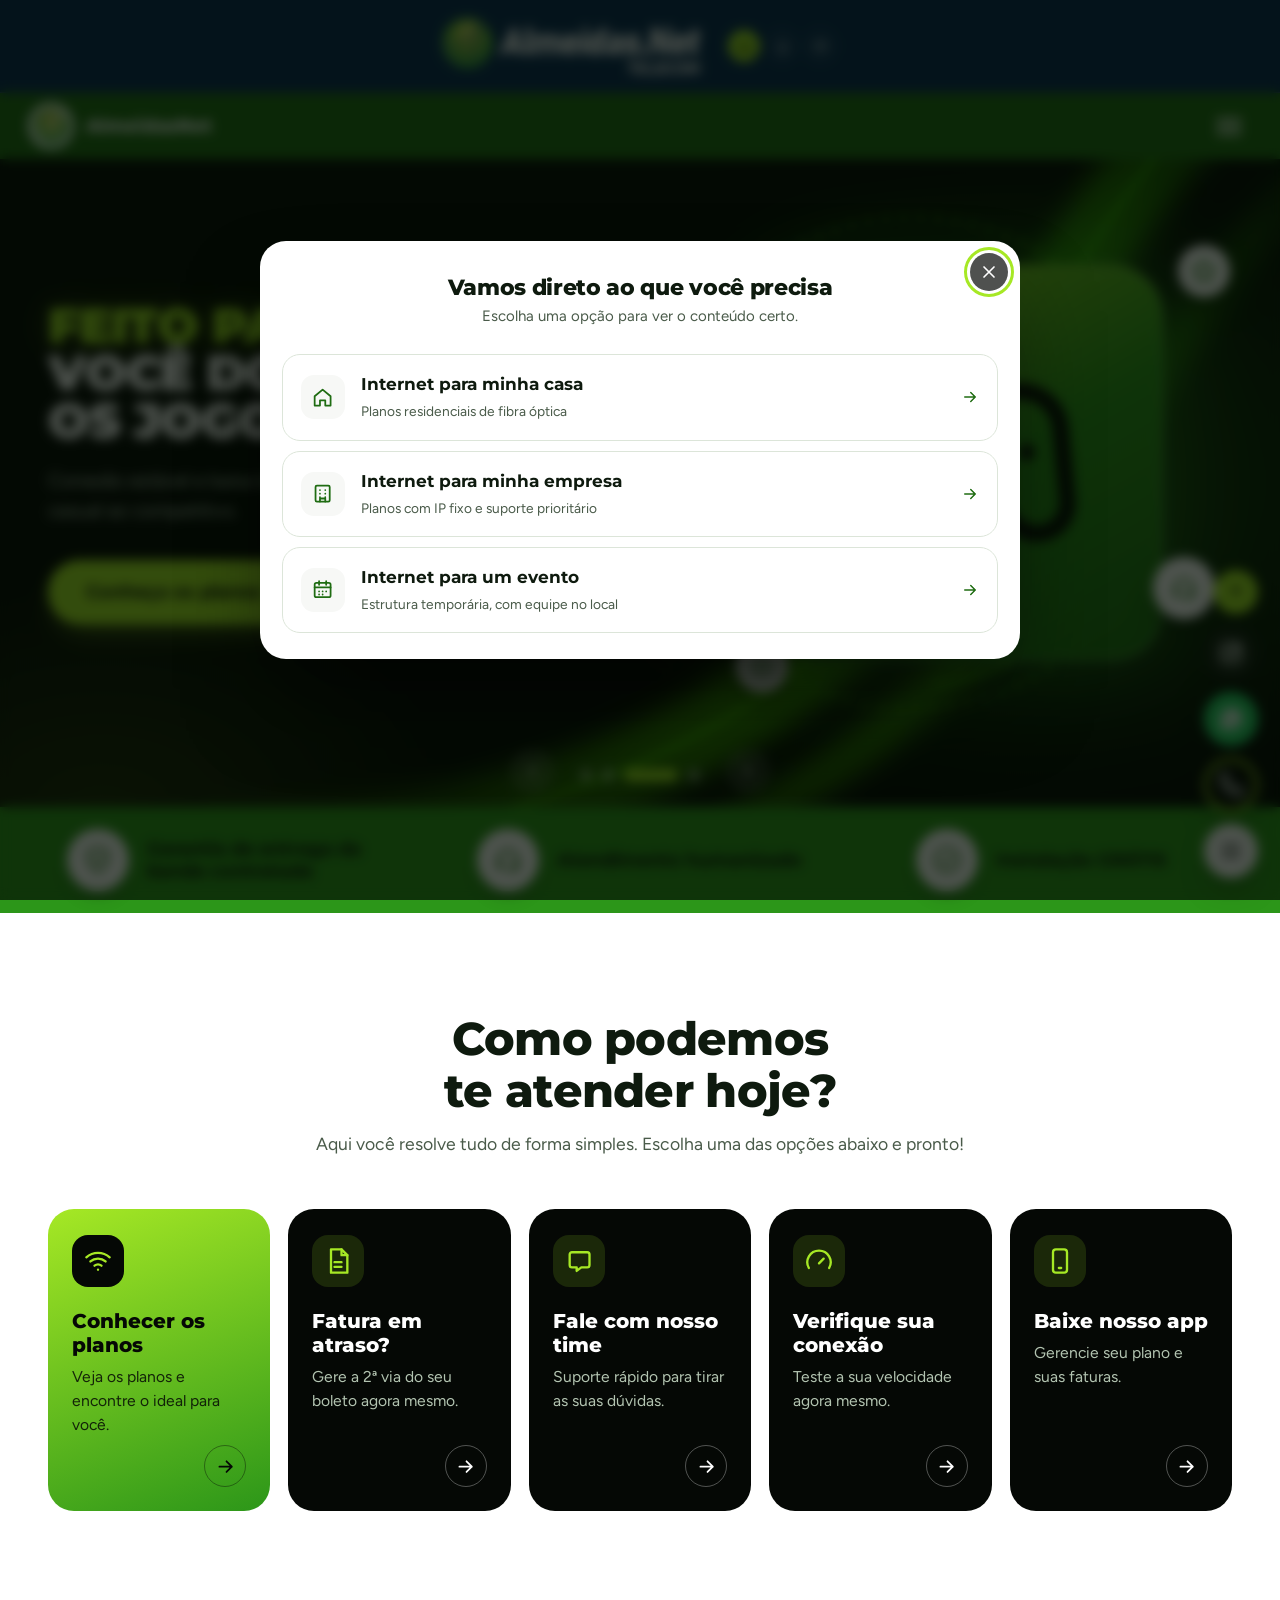
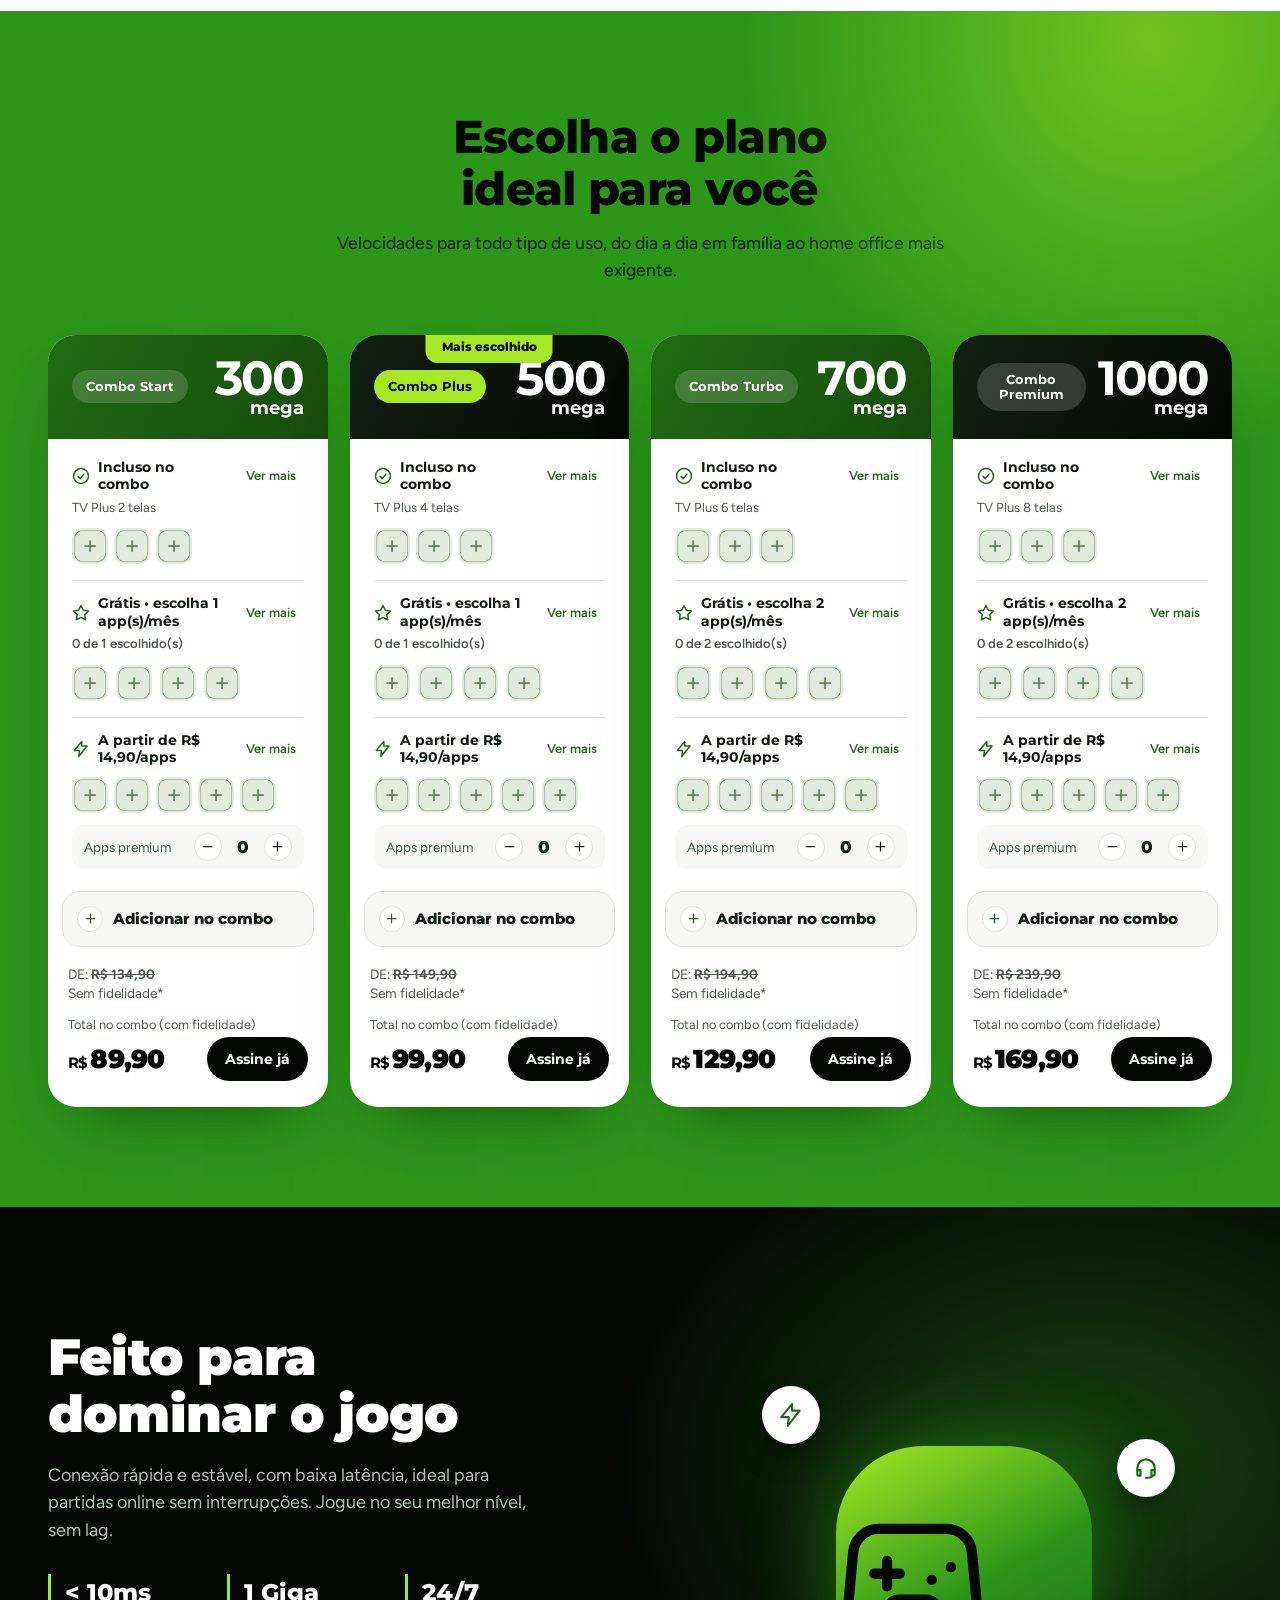
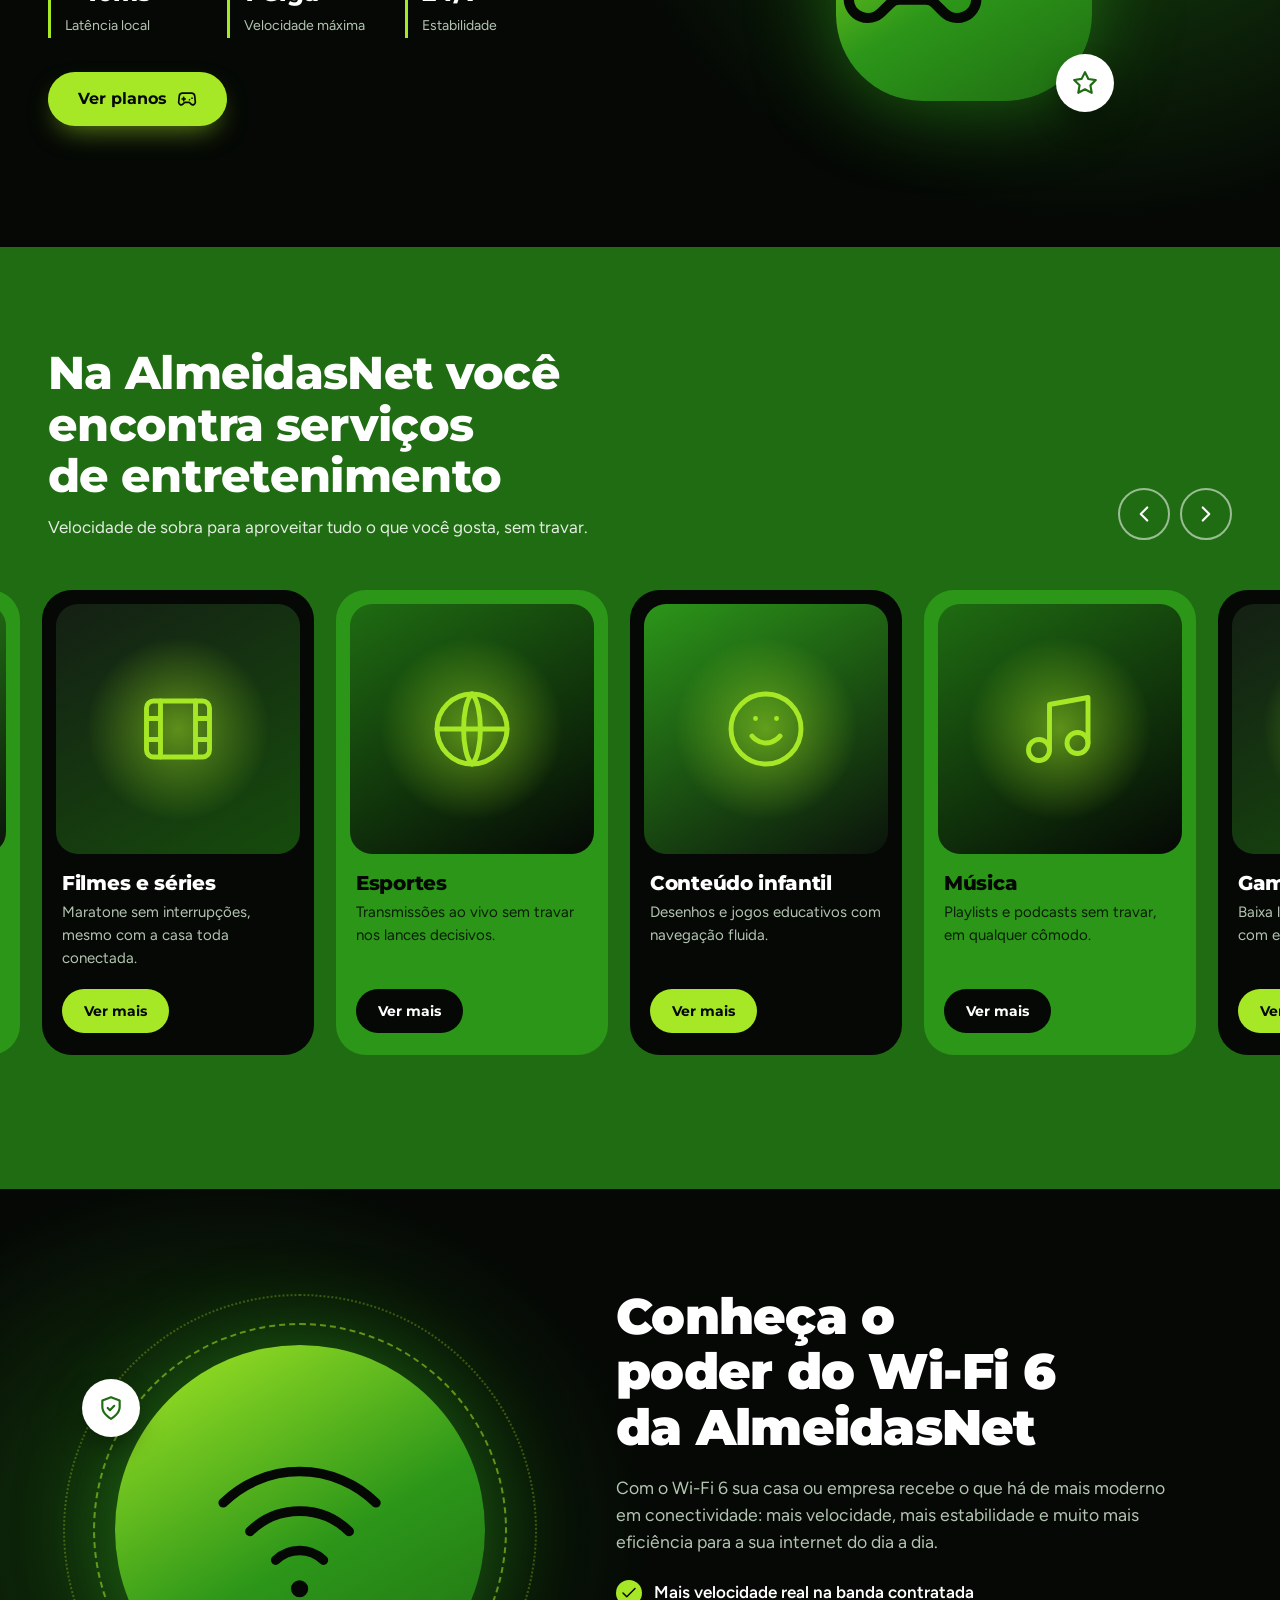
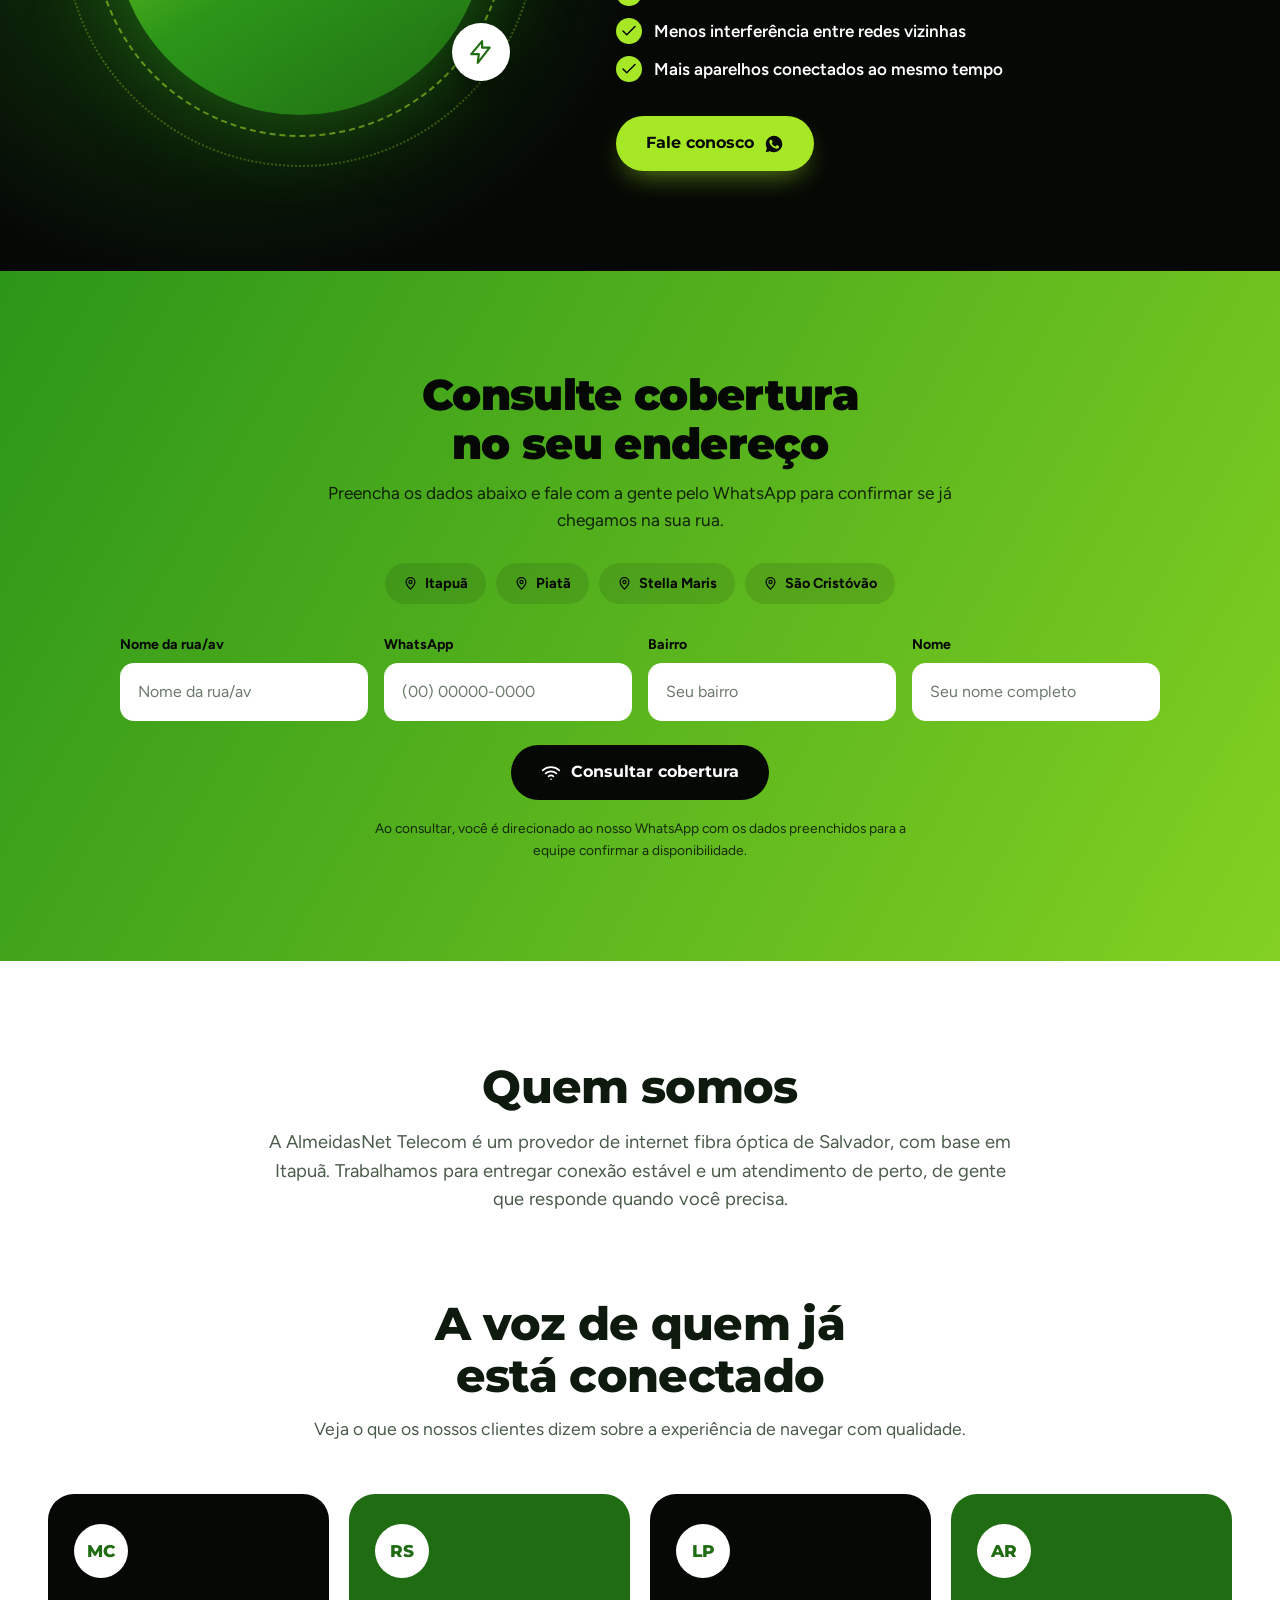
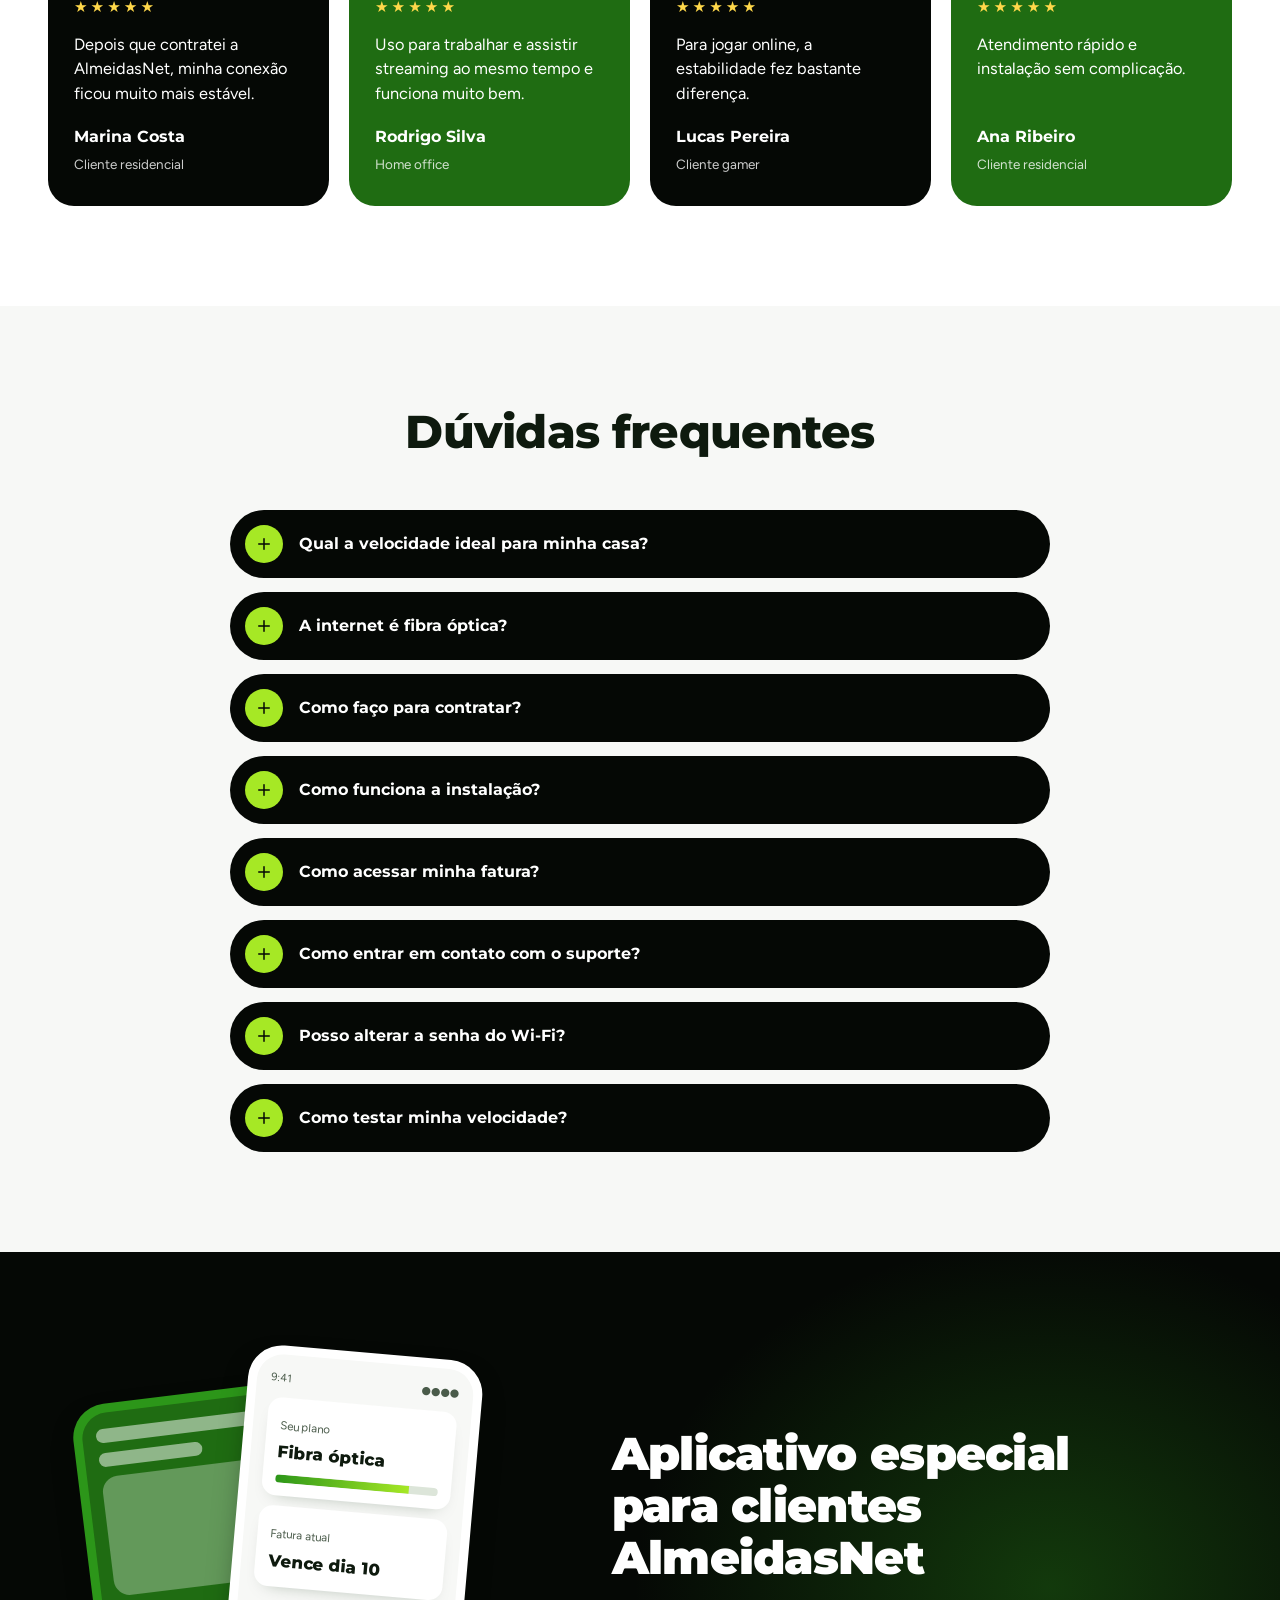
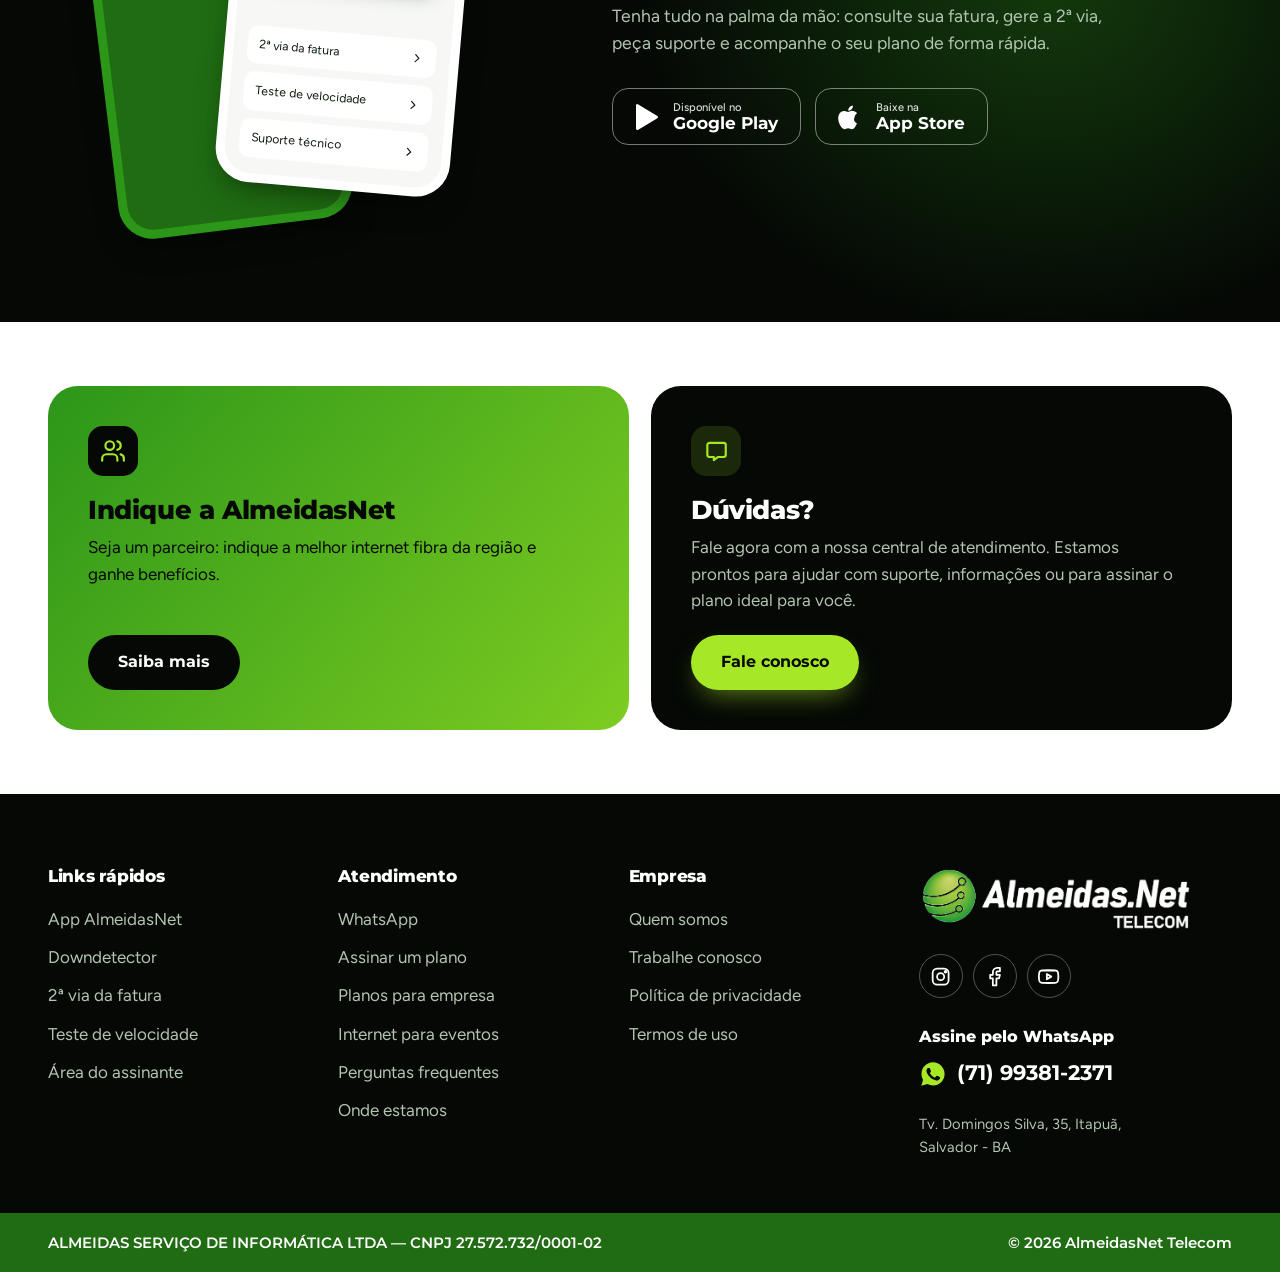
==== commit 19046dce: "ajustes nas mensagens wpp e telefone" ====
--- a/index.html
+++ b/index.html
@@ -52,7 +52,7 @@
     </a>
     <div class="audience-switch" role="group" aria-label="Tipo de atendimento"><a href="index.html" class="is-current" aria-label="Internet residencial" title="Residencial"><i data-icon="home"></i></a><a href="empresas.html" aria-label="Internet para empresas" title="Empresa"><i data-icon="office"></i></a><a href="eventos.html" aria-label="Internet para eventos" title="Eventos"><i data-icon="calendar"></i></a></div>
     <ul class="topbar__links">
-      <li><a data-wa data-wa-msg="Olá! Preciso de ajuda com a AlmeidasNet." target="_blank" rel="noopener"><i data-icon="whatsapp"></i><span data-wa-text></span></a></li>
+      <li><a data-wa data-wa-msg="Olá! Preciso de ajuda com a AlmeidasNet" target="_blank" rel="noopener"><i data-icon="whatsapp"></i><span data-wa-text></span></a></li>
       <li><a data-segunda-via target="_blank" rel="noopener"><i data-icon="file"></i>2ª via da fatura</a></li>
       <li><a href="#faq"><i data-icon="help"></i>Perguntas frequentes</a></li>
       <li><a data-mapa target="_blank" rel="noopener"><i data-icon="pin"></i>Onde estamos</a></li>
@@ -74,19 +74,19 @@
         <li><a href="#quem-somos"><i data-icon="users"></i>Quem somos</a></li>
         <li><a href="#planos"><i data-icon="home"></i>Para sua casa</a></li>
         <li><a href="#entretenimento"><i data-icon="film"></i>Entretenimento</a></li>
-        <li><a data-wa data-wa-msg="Olá! Quero falar com a AlmeidasNet." target="_blank" rel="noopener"><i data-icon="chat"></i>Fale conosco</a></li>
-        <li><a data-wa data-wa-msg="Olá! Quero trabalhar na AlmeidasNet." target="_blank" rel="noopener"><i data-icon="briefcase"></i>Trabalhe conosco</a></li>
+        <li><a data-wa data-wa-msg="Olá! Quero falar com a AlmeidasNet" target="_blank" rel="noopener"><i data-icon="chat"></i>Fale conosco</a></li>
+        <li><a data-wa data-wa-msg="Olá! Quero trabalhar na AlmeidasNet" target="_blank" rel="noopener"><i data-icon="briefcase"></i>Trabalhe conosco</a></li>
       </ul>
       <div class="site-nav__pills">
         <a class="pill pill--orange" data-central-assinante target="_blank" rel="noopener">Área do assinante</a>
-        <a class="pill pill--dark" data-wa data-wa-msg="Olá! Quero assinar um plano da AlmeidasNet." target="_blank" rel="noopener">Assine agora</a>
+        <a class="pill pill--dark" data-wa data-wa-msg="Olá! Quero assinar um plano da AlmeidasNet" target="_blank" rel="noopener">Assine agora</a>
         <button type="button" class="pill pill--outline" data-open-popup>Indique e ganhe</button>
       </div>
     </div>
 
     <div class="site-nav__mobile-group">
       <div class="audience-switch" role="group" aria-label="Tipo de atendimento"><a href="index.html" class="is-current" aria-label="Internet residencial" title="Residencial"><i data-icon="home"></i></a><a href="empresas.html" aria-label="Internet para empresas" title="Empresa"><i data-icon="office"></i></a><a href="eventos.html" aria-label="Internet para eventos" title="Eventos"><i data-icon="calendar"></i></a></div>
-      <a class="site-nav__cta" data-wa data-wa-msg="Olá! Quero assinar um plano da AlmeidasNet." target="_blank" rel="noopener"><i data-icon="whatsapp"></i>Assinar</a>
+      <a class="site-nav__cta" data-wa data-wa-msg="Olá! Quero assinar um plano da AlmeidasNet" target="_blank" rel="noopener"><i data-icon="whatsapp"></i>Assinar</a>
     </div>
 
     <button class="nav-toggle" id="nav-toggle" type="button" aria-label="Abrir menu" aria-expanded="false" aria-controls="nav-panel">
@@ -132,7 +132,7 @@
         <p>Gere a 2ª via do seu boleto agora mesmo.</p>
         <span class="atender-card__go"><i data-icon="arrow"></i></span>
       </a>
-      <a class="atender-card" data-wa data-wa-msg="Olá! Preciso de ajuda com a AlmeidasNet." target="_blank" rel="noopener">
+      <a class="atender-card" data-wa data-wa-msg="Olá! Preciso de ajuda com a AlmeidasNet" target="_blank" rel="noopener">
         <span class="atender-card__icon"><i data-icon="chat"></i></span>
         <strong>Fale com nosso time</strong>
         <p>Suporte rápido para tirar as suas dúvidas.</p>
@@ -222,7 +222,7 @@
       <h2 id="wifi-titulo"></h2>
       <p id="wifi-texto"></p>
       <ul class="check-list" id="wifi-itens"></ul>
-      <a class="btn btn--lime" data-wa data-wa-msg="Olá! Quero saber mais sobre o Wi-Fi 6 da AlmeidasNet." target="_blank" rel="noopener"><span id="wifi-botao"></span><i data-icon="whatsapp"></i></a>
+      <a class="btn btn--lime" data-wa data-wa-msg="Olá! Quero saber mais sobre o Wi-Fi 6 da AlmeidasNet" target="_blank" rel="noopener"><span id="wifi-botao"></span><i data-icon="whatsapp"></i></a>
     </div>
   </div>
 </section>
@@ -301,7 +301,7 @@
       </div>
       <div class="accordion-item">
         <button class="accordion-item__question" aria-expanded="false">Como acessar minha fatura?<i data-icon="plus"></i></button>
-        <div class="accordion-item__answer"><div>Você pode consultar e emitir a 2ª via da sua fatura pela Central do Assinante ou pelo aplicativo da AlmeidasNet.</div></div>
+        <div class="accordion-item__answer"><div>Você pode consultar e emitir a 2ª via da sua fatura pela Central do Assinante ou pelo aplicativo da AlmeidasNet</div></div>
       </div>
       <div class="accordion-item">
         <button class="accordion-item__question" aria-expanded="false">Como entrar em contato com o suporte?<i data-icon="plus"></i></button>
@@ -366,7 +366,7 @@
           <h3>Dúvidas?</h3>
           <p>Fale agora com a nossa central de atendimento. Estamos prontos para ajudar com suporte, informações ou para assinar o plano ideal para você.</p>
         </div>
-        <a class="btn btn--lime" data-wa data-wa-msg="Olá! Tenho uma dúvida sobre a AlmeidasNet." target="_blank" rel="noopener">Fale conosco</a>
+        <a class="btn btn--lime" data-wa data-wa-msg="Olá! Tenho uma dúvida sobre a AlmeidasNet" target="_blank" rel="noopener">Fale conosco</a>
       </div>
     </div>
   </div>
@@ -390,8 +390,8 @@
       <div class="footer-col">
         <h4>Atendimento</h4>
         <ul>
-          <li><a data-wa data-wa-msg="Olá! Preciso de ajuda com a AlmeidasNet." target="_blank" rel="noopener">WhatsApp</a></li>
-          <li><a data-wa data-wa-msg="Olá! Quero assinar um plano da AlmeidasNet." target="_blank" rel="noopener">Assinar um plano</a></li>
+          <li><a data-wa data-wa-msg="Olá! Preciso de ajuda com a AlmeidasNet" target="_blank" rel="noopener">WhatsApp</a></li>
+          <li><a data-wa data-wa-msg="Olá! Quero assinar um plano da AlmeidasNet" target="_blank" rel="noopener">Assinar um plano</a></li>
           <li><a href="empresas.html">Planos para empresa</a></li>
           <li><a href="eventos.html">Internet para eventos</a></li>
           <li><a href="#faq">Perguntas frequentes</a></li>
@@ -402,7 +402,7 @@
         <h4>Empresa</h4>
         <ul>
           <li><a href="#quem-somos">Quem somos</a></li>
-          <li><a data-wa data-wa-msg="Olá! Quero trabalhar na AlmeidasNet." target="_blank" rel="noopener">Trabalhe conosco</a></li>
+          <li><a data-wa data-wa-msg="Olá! Quero trabalhar na AlmeidasNet" target="_blank" rel="noopener">Trabalhe conosco</a></li>
           <li><a href="#">Política de privacidade</a></li>
           <li><a href="#">Termos de uso</a></li>
         </ul>
@@ -418,7 +418,7 @@
           <a data-yt target="_blank" rel="noopener" aria-label="YouTube"><i data-icon="youtube"></i></a>
         </div>
         <p class="footer-brand__label">Assine pelo WhatsApp</p>
-        <a class="footer-brand__phone" data-wa data-wa-msg="Olá! Quero assinar um plano da AlmeidasNet." target="_blank" rel="noopener"><i data-icon="whatsapp"></i><span data-wa-text></span></a>
+        <a class="footer-brand__phone" data-wa data-wa-msg="Olá! Quero assinar um plano da AlmeidasNet" target="_blank" rel="noopener"><i data-icon="whatsapp"></i><span data-wa-text></span></a>
         <address class="footer-brand__addr">Tv. Domingos Silva, 35, Itapuã,<br>Salvador&nbsp;-&nbsp;BA</address>
       </div>
     </div>
@@ -436,7 +436,7 @@
   <button class="floating-btn back-to-top" type="button" aria-label="Voltar ao topo"><i data-icon="arrow-up"></i></button>
 
   <a class="floating-btn floating-btn--instagram" data-ig target="_blank" rel="noopener" aria-label="Instagram da AlmeidasNet"><i data-icon="instagram"></i></a>
-  <a class="floating-btn floating-btn--whatsapp" data-wa data-wa-msg="Olá! Quero falar com a AlmeidasNet." target="_blank" rel="noopener" aria-label="Falar no WhatsApp"><i data-icon="whatsapp"></i></a>
+  <a class="floating-btn floating-btn--whatsapp" data-wa data-wa-msg="Olá! Quero falar com a AlmeidasNet" target="_blank" rel="noopener" aria-label="Falar no WhatsApp"><i data-icon="whatsapp"></i></a>
   <a class="floating-btn floating-btn--phone" data-tel aria-label="Ligar para a AlmeidasNet"><i data-icon="phone"></i></a>
 
   <div class="floating-menu">
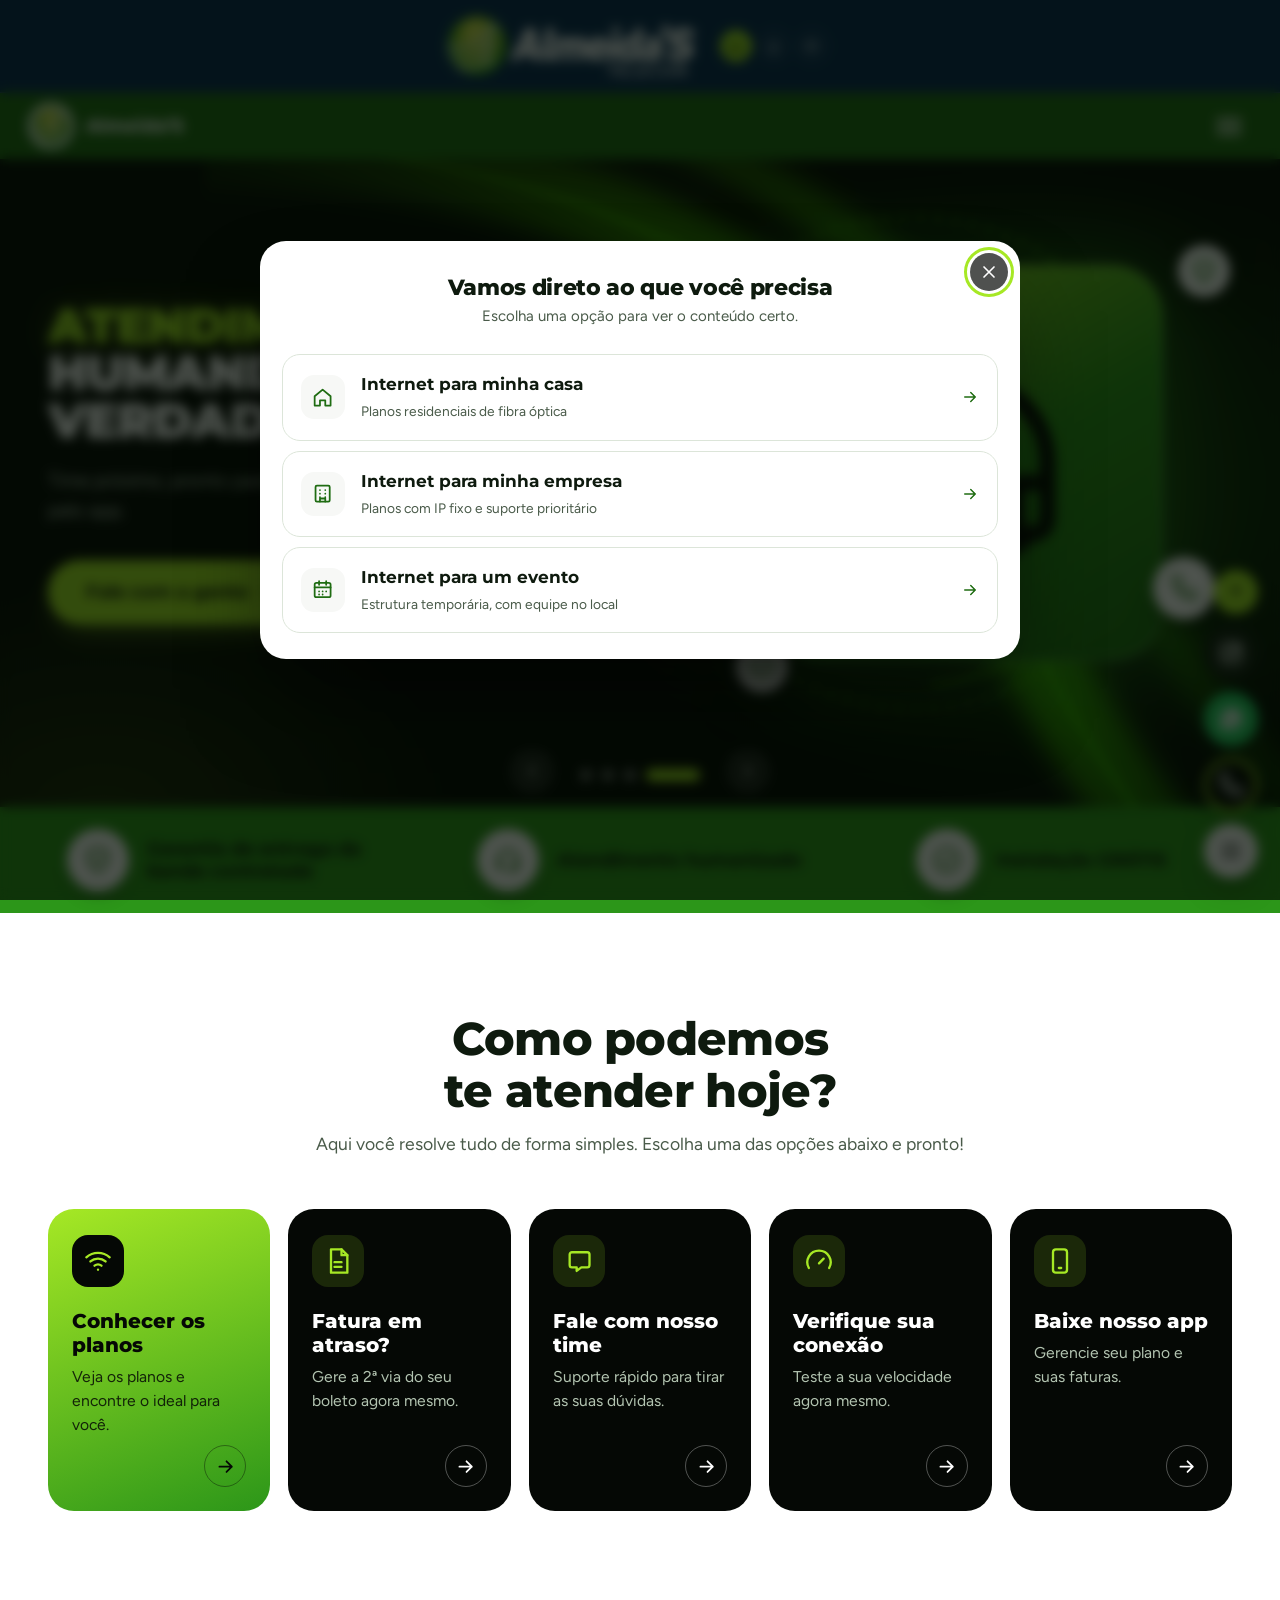
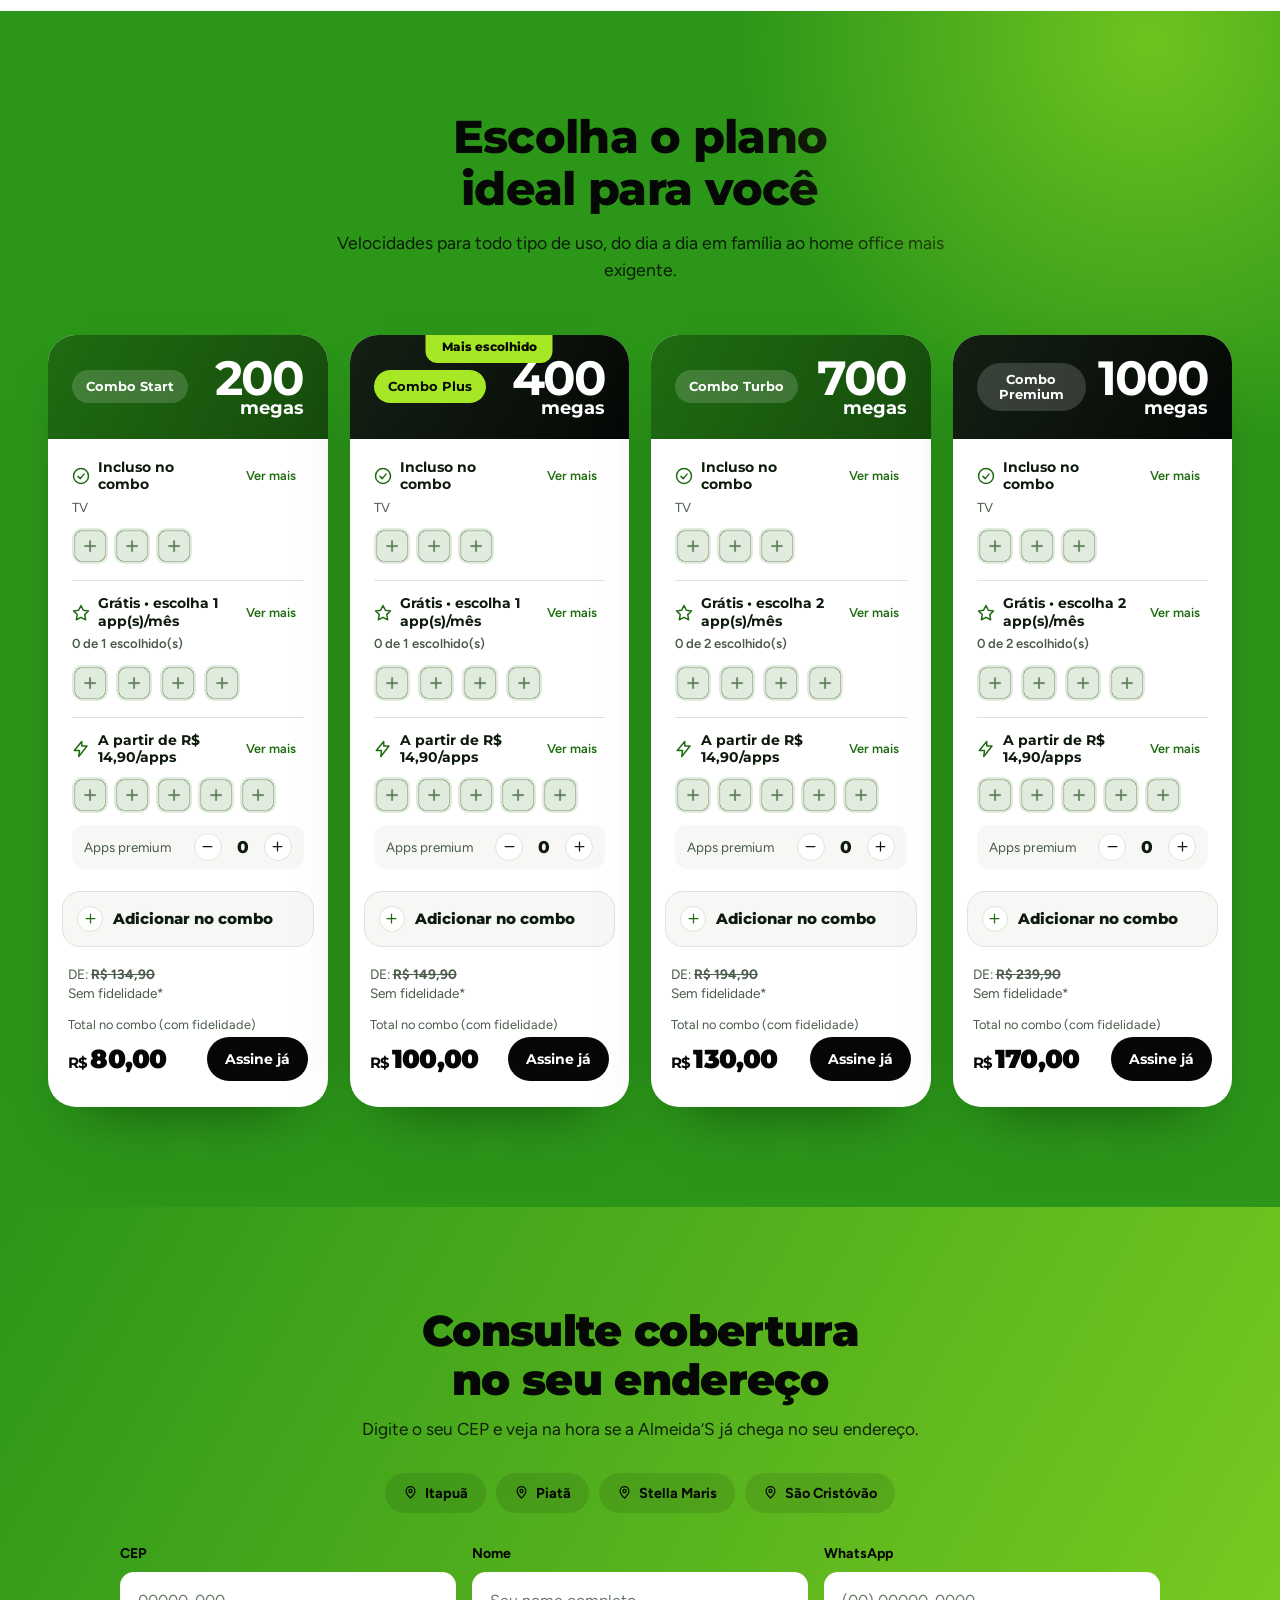
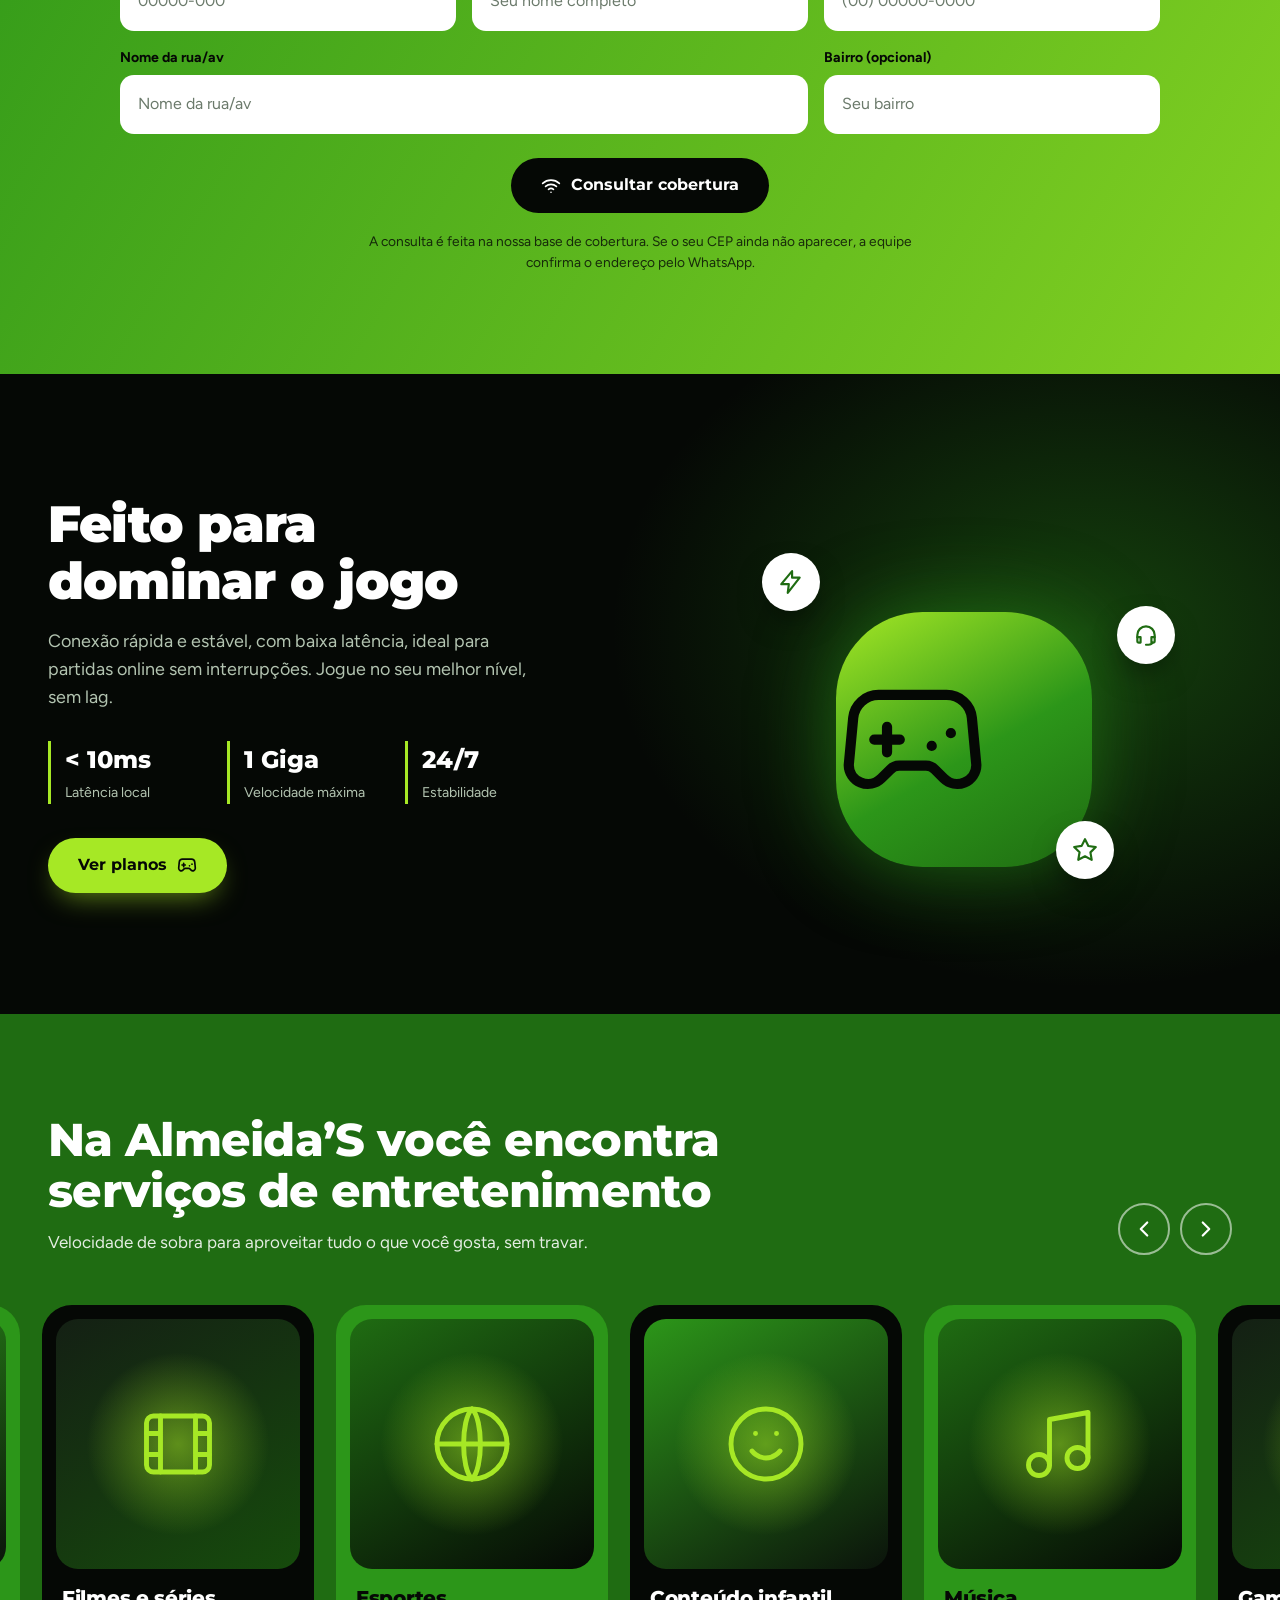
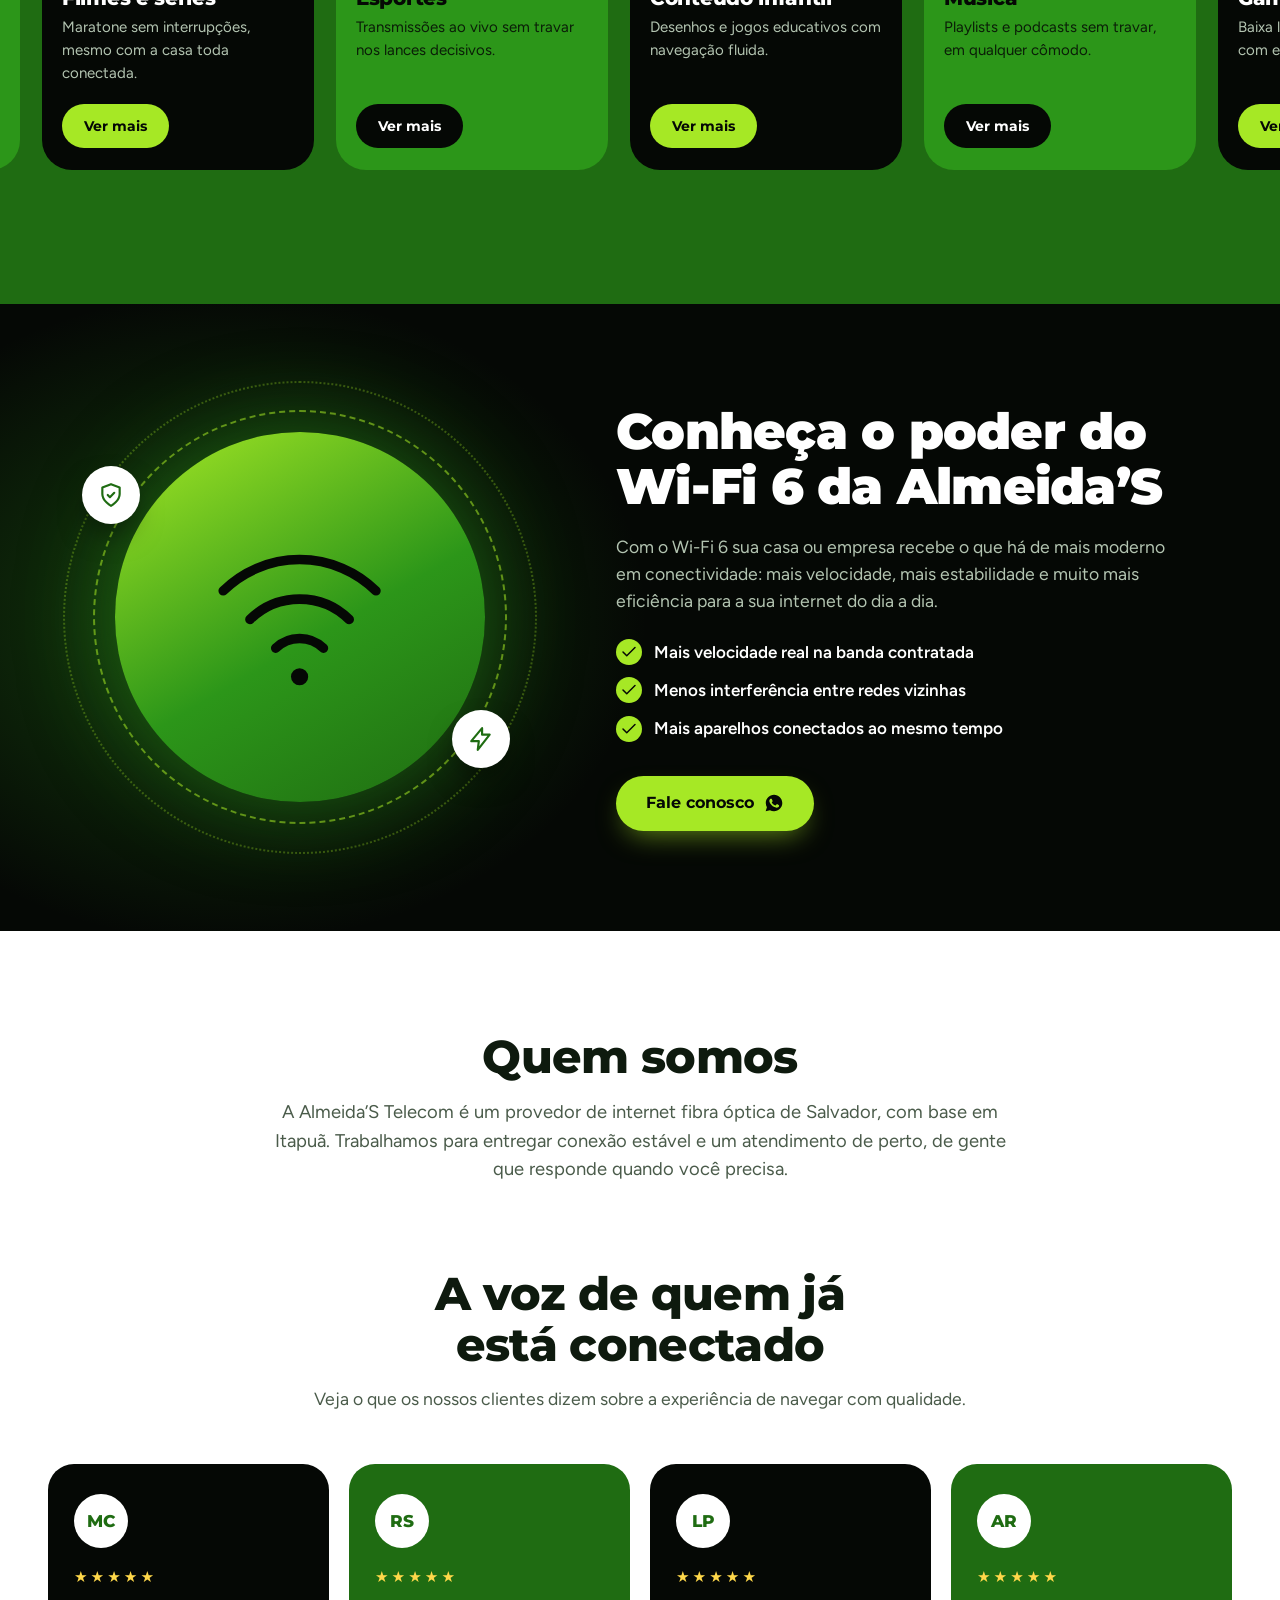
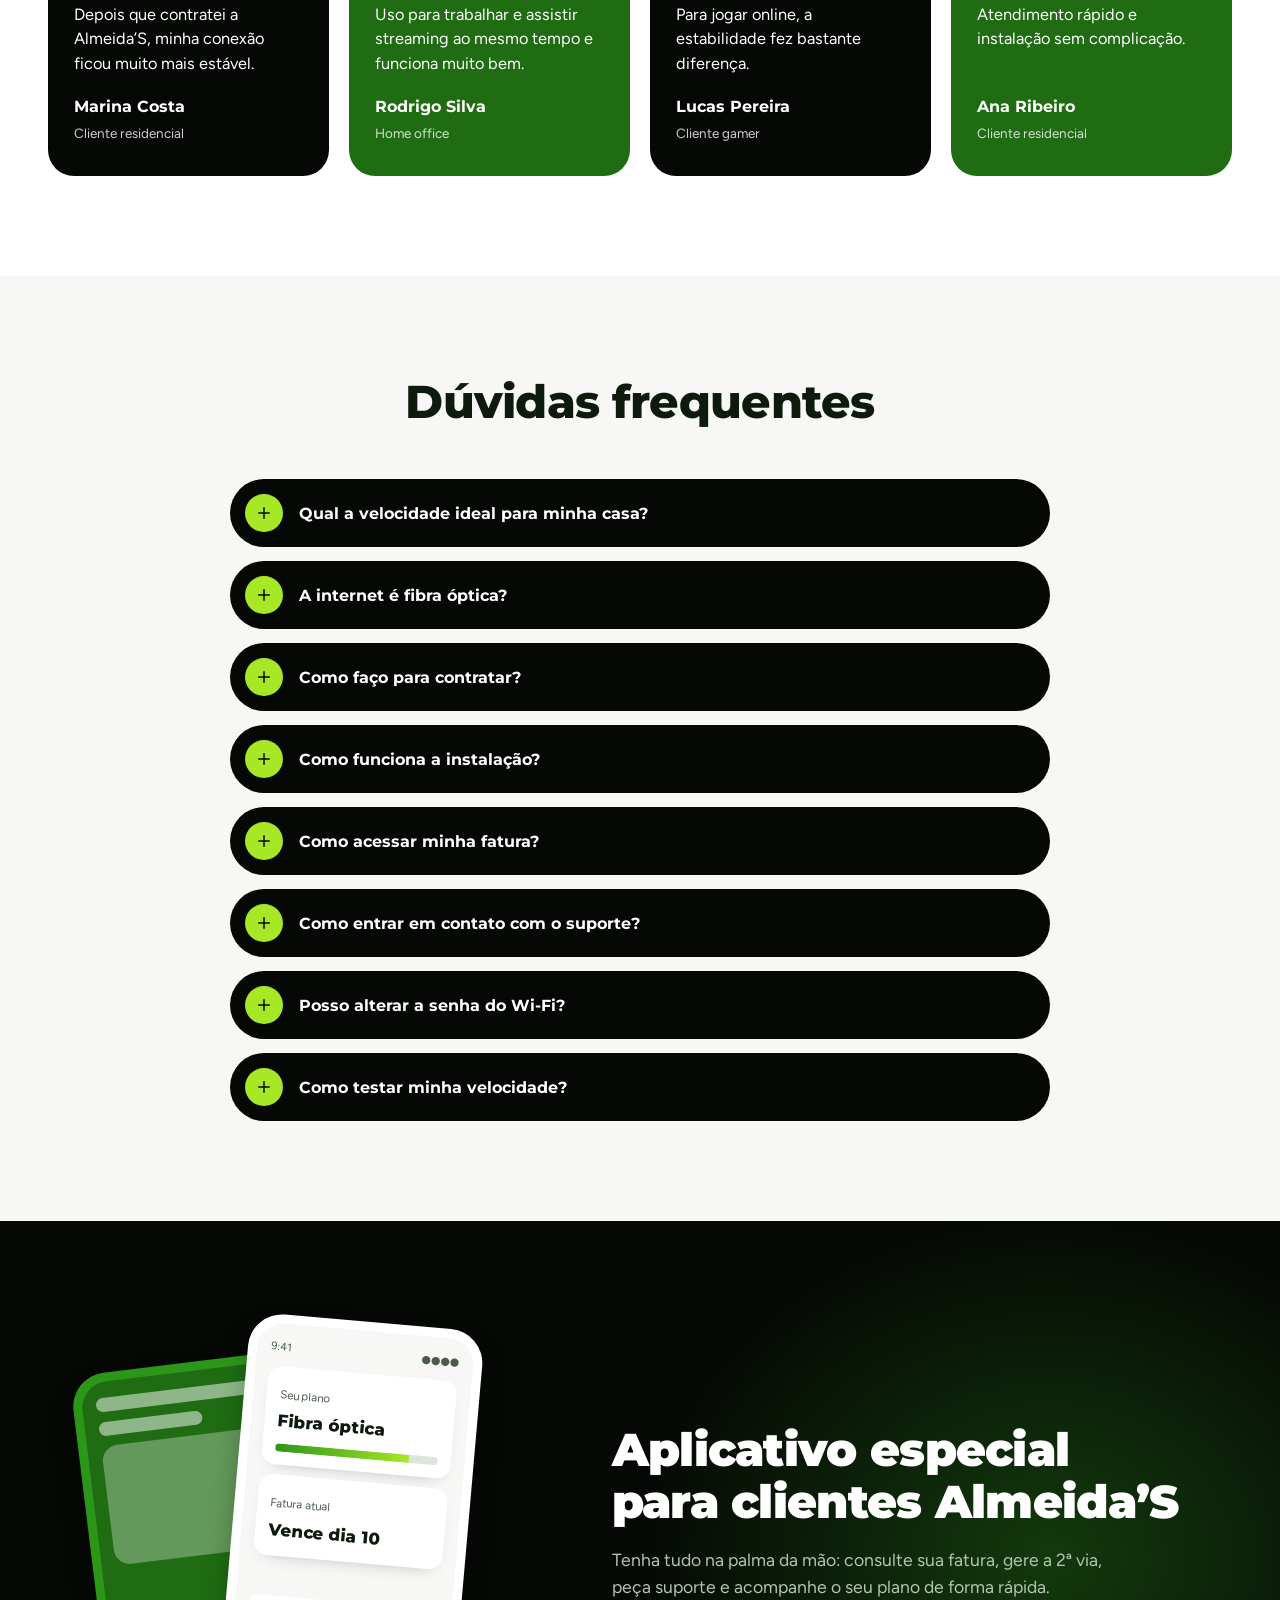
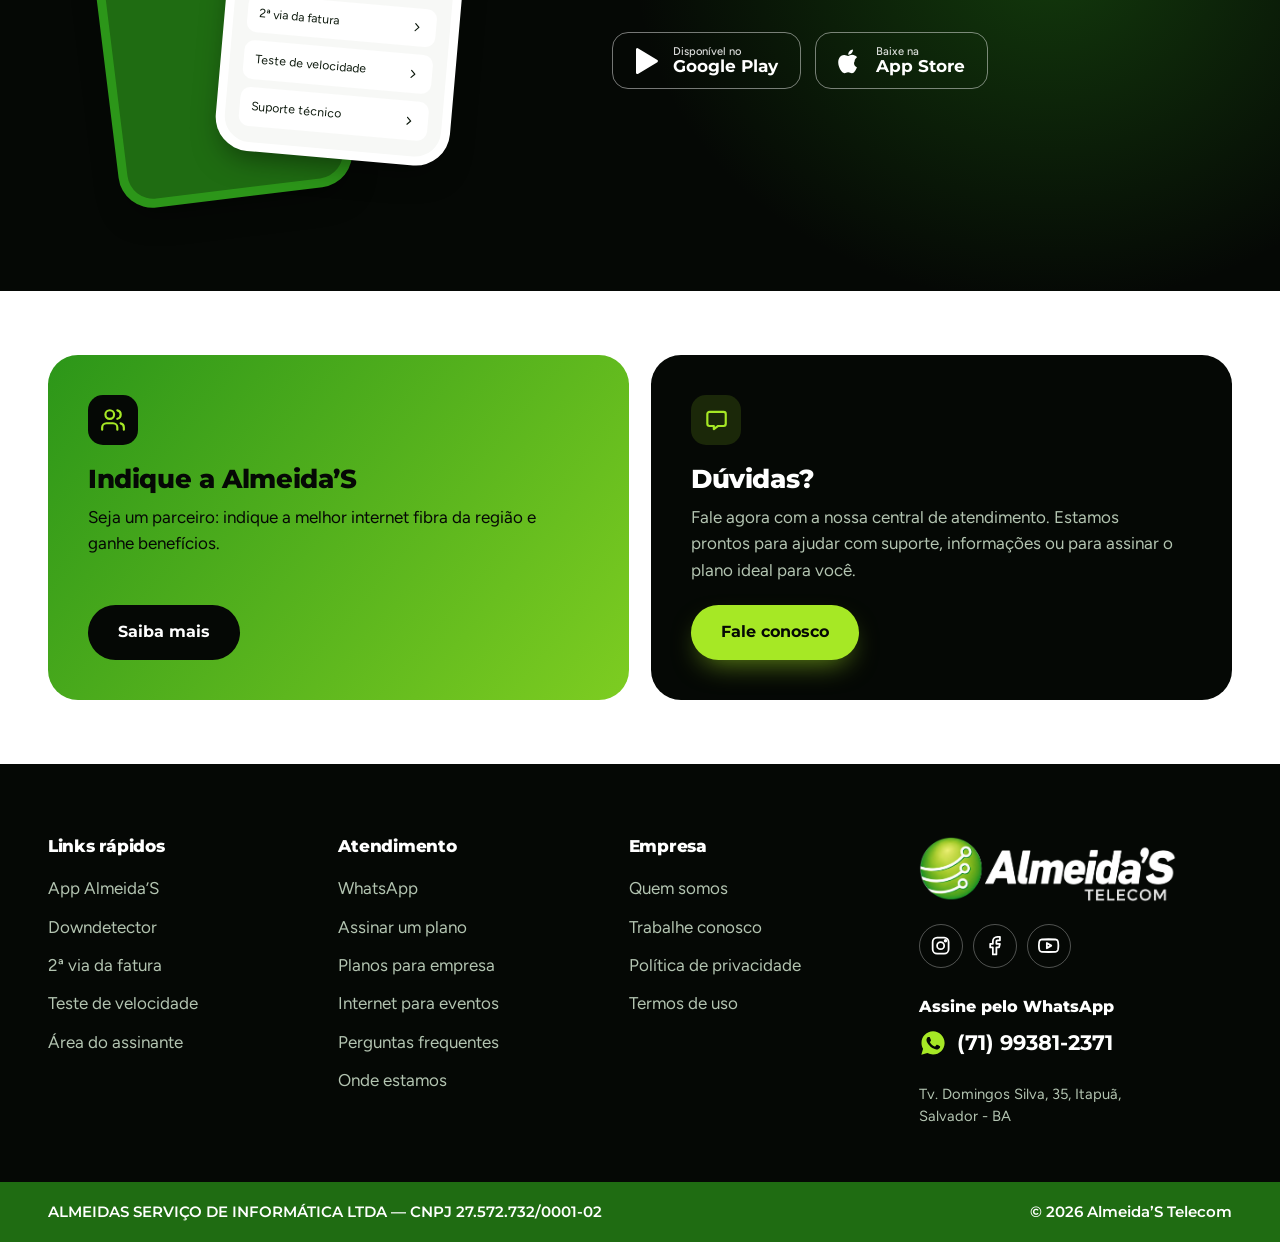
==== commit ed2b3d02: "ajustes no site: marca, planos, cobertura, privacidade, sitemap e robots" ====
--- a/index.html
+++ b/index.html
@@ -4,15 +4,20 @@
 <meta charset="UTF-8" />
 <script>document.documentElement.className += " js";</script>
 <meta name="viewport" content="width=device-width, initial-scale=1.0" />
-<title>AlmeidasNet Telecom | Internet Fibra Óptica em Salvador</title>
-<meta name="description" content="Internet fibra óptica rápida e estável para sua casa ou empresa. Conheça os planos da AlmeidasNet Telecom." />
+<title>Almeida’S Telecom | Internet Fibra Óptica em Salvador</title>
+<meta name="description" content="Internet fibra óptica rápida e estável para sua casa ou empresa. Conheça os planos da Almeida’S Telecom." />
 <meta name="theme-color" content="#0D8A03" />
 
 <meta property="og:type" content="website" />
-<meta property="og:title" content="AlmeidasNet Telecom | Internet Fibra Óptica" />
-<meta property="og:description" content="Internet fibra óptica rápida e estável para sua casa ou empresa. Conheça os planos da AlmeidasNet Telecom." />
+<meta property="og:title" content="Almeida’S Telecom | Internet Fibra Óptica" />
+<meta property="og:description" content="Internet fibra óptica rápida e estável para sua casa ou empresa. Conheça os planos da Almeida’S Telecom." />
 <meta property="og:locale" content="pt_BR" />
-<meta property="og:site_name" content="AlmeidasNet Telecom" />
+<meta property="og:site_name" content="Almeida’S Telecom" />
+
+<link rel="canonical" href="https://www.almeidasnet.com.br/" />
+<meta name="twitter:card" content="summary_large_image" />
+<meta name="twitter:title" content="Almeida’S Telecom | Internet Fibra Óptica" />
+<meta name="twitter:description" content="Internet fibra óptica rápida e estável para sua casa ou empresa. Conheça os planos da Almeida’S Telecom." />
 
 <link rel="icon" type="image/png" href="images/logo/favicon.png" />
 
@@ -27,7 +32,7 @@
   "@context": "https://schema.org",
   "@type": "InternetServiceProvider",
   "name": "ALMEIDAS SERVIÇO DE INFORMÁTICA LTDA",
-  "alternateName": "AlmeidasNet Telecom",
+  "alternateName": "Almeida’S Telecom",
   "telephone": "+55-71-99381-2371",
   "address": {
     "@type": "PostalAddress",
@@ -47,12 +52,12 @@
 <!-- ============ BARRA SUPERIOR (logo + contatos) ============ -->
 <div class="topbar" id="topo">
   <div class="container topbar__inner">
-    <a href="#inicio" class="logo" aria-label="AlmeidasNet Telecom — início">
-      <img src="images/logo/logo-claro.png" alt="AlmeidasNet Telecom" width="1293" height="311" />
+    <a href="#inicio" class="logo" aria-label="Almeida’S Telecom — início">
+      <img src="images/logo/logo-claro.png" alt="Almeida’S Telecom" width="1165" height="299" />
     </a>
     <div class="audience-switch" role="group" aria-label="Tipo de atendimento"><a href="index.html" class="is-current" aria-label="Internet residencial" title="Residencial"><i data-icon="home"></i></a><a href="empresas.html" aria-label="Internet para empresas" title="Empresa"><i data-icon="office"></i></a><a href="eventos.html" aria-label="Internet para eventos" title="Eventos"><i data-icon="calendar"></i></a></div>
     <ul class="topbar__links">
-      <li><a data-wa data-wa-msg="Olá! Preciso de ajuda com a AlmeidasNet" target="_blank" rel="noopener"><i data-icon="whatsapp"></i><span data-wa-text></span></a></li>
+      <li><a data-wa data-wa-msg="Olá! Preciso de ajuda com a Almeida’S" target="_blank" rel="noopener"><i data-icon="whatsapp"></i><span data-wa-text></span></a></li>
       <li><a data-segunda-via target="_blank" rel="noopener"><i data-icon="file"></i>2ª via da fatura</a></li>
       <li><a href="#faq"><i data-icon="help"></i>Perguntas frequentes</a></li>
       <li><a data-mapa target="_blank" rel="noopener"><i data-icon="pin"></i>Onde estamos</a></li>
@@ -63,10 +68,10 @@
 <!-- ============ NAVBAR (fixa ao rolar) ============ -->
 <nav class="site-nav" id="site-nav" aria-label="Navegação principal">
   <div class="container site-nav__inner">
-    <a class="site-nav__brand" href="#inicio" aria-label="AlmeidasNet — início">
-      <span class="site-nav__mark"><img src="images/logo/marca.png" alt="" width="257" height="257" /></span>
-      <span class="site-nav__name">AlmeidasNet</span>
-      <img class="site-nav__logo" src="images/logo/logo-claro.png" alt="AlmeidasNet Telecom" width="1293" height="311" />
+    <a class="site-nav__brand" href="#inicio" aria-label="Almeida’S — início">
+      <span class="site-nav__mark"><img src="images/logo/marca.png" alt="" width="257" height="257" loading="lazy" /></span>
+      <span class="site-nav__name">Almeida’S</span>
+      <img class="site-nav__logo" src="images/logo/logo-claro.png" alt="Almeida’S Telecom" width="1165" height="299" />
     </a>
 
     <div class="site-nav__panel" id="nav-panel">
@@ -74,19 +79,19 @@
         <li><a href="#quem-somos"><i data-icon="users"></i>Quem somos</a></li>
         <li><a href="#planos"><i data-icon="home"></i>Para sua casa</a></li>
         <li><a href="#entretenimento"><i data-icon="film"></i>Entretenimento</a></li>
-        <li><a data-wa data-wa-msg="Olá! Quero falar com a AlmeidasNet" target="_blank" rel="noopener"><i data-icon="chat"></i>Fale conosco</a></li>
-        <li><a data-wa data-wa-msg="Olá! Quero trabalhar na AlmeidasNet" target="_blank" rel="noopener"><i data-icon="briefcase"></i>Trabalhe conosco</a></li>
+        <li><a data-wa data-wa-msg="Olá! Quero falar com a Almeida’S" target="_blank" rel="noopener"><i data-icon="chat"></i>Fale conosco</a></li>
+        <li><a data-wa data-wa-msg="Olá! Quero trabalhar na Almeida’S" target="_blank" rel="noopener"><i data-icon="briefcase"></i>Trabalhe conosco</a></li>
       </ul>
       <div class="site-nav__pills">
         <a class="pill pill--orange" data-central-assinante target="_blank" rel="noopener">Área do assinante</a>
-        <a class="pill pill--dark" data-wa data-wa-msg="Olá! Quero assinar um plano da AlmeidasNet" target="_blank" rel="noopener">Assine agora</a>
+        <a class="pill pill--dark" data-wa data-wa-msg="Olá! Quero assinar um plano da Almeida’S" target="_blank" rel="noopener">Assine agora</a>
         <button type="button" class="pill pill--outline" data-open-popup>Indique e ganhe</button>
       </div>
     </div>
 
     <div class="site-nav__mobile-group">
       <div class="audience-switch" role="group" aria-label="Tipo de atendimento"><a href="index.html" class="is-current" aria-label="Internet residencial" title="Residencial"><i data-icon="home"></i></a><a href="empresas.html" aria-label="Internet para empresas" title="Empresa"><i data-icon="office"></i></a><a href="eventos.html" aria-label="Internet para eventos" title="Eventos"><i data-icon="calendar"></i></a></div>
-      <a class="site-nav__cta" data-wa data-wa-msg="Olá! Quero assinar um plano da AlmeidasNet" target="_blank" rel="noopener"><i data-icon="whatsapp"></i>Assinar</a>
+      <a class="site-nav__cta" data-wa data-wa-msg="Olá! Quero assinar um plano da Almeida’S" target="_blank" rel="noopener"><i data-icon="whatsapp"></i>Assinar</a>
     </div>
 
     <button class="nav-toggle" id="nav-toggle" type="button" aria-label="Abrir menu" aria-expanded="false" aria-controls="nav-panel">
@@ -132,7 +137,7 @@
         <p>Gere a 2ª via do seu boleto agora mesmo.</p>
         <span class="atender-card__go"><i data-icon="arrow"></i></span>
       </a>
-      <a class="atender-card" data-wa data-wa-msg="Olá! Preciso de ajuda com a AlmeidasNet" target="_blank" rel="noopener">
+      <a class="atender-card" data-wa data-wa-msg="Olá! Preciso de ajuda com a Almeida’S" target="_blank" rel="noopener">
         <span class="atender-card__icon"><i data-icon="chat"></i></span>
         <strong>Fale com nosso time</strong>
         <p>Suporte rápido para tirar as suas dúvidas.</p>
@@ -165,6 +170,44 @@
   </div>
 </section>
 
+<!-- ============ CONSULTE COBERTURA ============ -->
+<section id="cobertura" class="section coverage">
+  <div class="container">
+    <div class="coverage__head" data-reveal>
+      <h2>Consulte cobertura no seu endereço</h2>
+      <p>Digite o seu CEP e veja na hora se a Almeida’S já chega no seu endereço.</p>
+    </div>
+    <div class="coverage__bairros" id="coverage-bairros" data-reveal></div>
+    <form class="coverage-form" id="coverage-form" data-reveal>
+      <div class="field">
+        <label for="cf-cep">CEP</label>
+        <input type="text" id="cf-cep" name="cep" placeholder="00000-000" inputmode="numeric" autocomplete="postal-code" maxlength="9" pattern="[0-9]{5}-[0-9]{3}" title="Digite o CEP completo, com 8 números" required>
+      </div>
+      <div class="field">
+        <label for="cf-nome">Nome</label>
+        <input type="text" id="cf-nome" name="nome" placeholder="Seu nome completo" autocomplete="name" required>
+      </div>
+      <div class="field">
+        <label for="cf-whatsapp">WhatsApp</label>
+        <input type="tel" id="cf-whatsapp" name="whatsapp" placeholder="(00) 00000-0000" autocomplete="tel" required>
+      </div>
+      <div class="field field--wide">
+        <label for="cf-rua">Nome da rua/av</label>
+        <input type="text" id="cf-rua" name="rua" placeholder="Nome da rua/av" autocomplete="street-address" required>
+      </div>
+      <div class="field">
+        <label for="cf-bairro">Bairro (opcional)</label>
+        <input type="text" id="cf-bairro" name="bairro" placeholder="Seu bairro">
+      </div>
+      <div class="coverage-form__submit">
+        <button type="submit" class="btn btn--dark"><i data-icon="wifi"></i>Consultar cobertura</button>
+      </div>
+    </form>
+    <div class="coverage-result" id="coverage-result" role="status" aria-live="polite" hidden></div>
+    <p class="coverage__note">A consulta é feita na nossa base de cobertura. Se o seu CEP ainda não aparecer, a equipe confirma o endereço pelo WhatsApp.</p>
+  </div>
+</section>
+
 <!-- ============ GAMER ============ -->
 <section id="gamer" class="section gamer" hidden>
   <div class="container gamer__layout">
@@ -222,41 +265,8 @@
       <h2 id="wifi-titulo"></h2>
       <p id="wifi-texto"></p>
       <ul class="check-list" id="wifi-itens"></ul>
-      <a class="btn btn--lime" data-wa data-wa-msg="Olá! Quero saber mais sobre o Wi-Fi 6 da AlmeidasNet" target="_blank" rel="noopener"><span id="wifi-botao"></span><i data-icon="whatsapp"></i></a>
-    </div>
-  </div>
-</section>
-
-<!-- ============ CONSULTE COBERTURA ============ -->
-<section class="section coverage">
-  <div class="container">
-    <div class="coverage__head" data-reveal>
-      <h2>Consulte cobertura no seu endereço</h2>
-      <p>Preencha os dados abaixo e fale com a gente pelo WhatsApp para confirmar se já chegamos na sua rua.</p>
-    </div>
-    <div class="coverage__bairros" id="coverage-bairros" data-reveal></div>
-    <form class="coverage-form" id="coverage-form" data-reveal>
-      <div class="field">
-        <label for="cf-rua">Nome da rua/av</label>
-        <input type="text" id="cf-rua" name="rua" placeholder="Nome da rua/av" autocomplete="street-address" required>
-      </div>
-      <div class="field">
-        <label for="cf-whatsapp">WhatsApp</label>
-        <input type="tel" id="cf-whatsapp" name="whatsapp" placeholder="(00) 00000-0000" autocomplete="tel" required>
-      </div>
-      <div class="field">
-        <label for="cf-bairro">Bairro</label>
-        <input type="text" id="cf-bairro" name="bairro" placeholder="Seu bairro" required>
-      </div>
-      <div class="field">
-        <label for="cf-nome">Nome</label>
-        <input type="text" id="cf-nome" name="nome" placeholder="Seu nome completo" autocomplete="name" required>
-      </div>
-      <div class="coverage-form__submit">
-        <button type="submit" class="btn btn--dark"><i data-icon="wifi"></i>Consultar cobertura</button>
-      </div>
-    </form>
-    <p class="coverage__note">Ao consultar, você é direcionado ao nosso WhatsApp com os dados preenchidos para a equipe confirmar a disponibilidade.</p>
+      <a class="btn btn--lime" data-wa data-wa-msg="Olá! Quero saber mais sobre o Wi-Fi 6 da Almeida’S" target="_blank" rel="noopener"><span id="wifi-botao"></span><i data-icon="whatsapp"></i></a>
+    </div>
   </div>
 </section>
 
@@ -265,7 +275,7 @@
   <div class="container">
     <div class="about__intro" data-reveal>
       <h2>Quem somos</h2>
-      <p>A AlmeidasNet Telecom é um provedor de internet fibra óptica de Salvador, com base em Itapuã. Trabalhamos para entregar conexão estável e um atendimento de perto, de gente que responde quando você precisa.</p>
+      <p>A Almeida’S Telecom é um provedor de internet fibra óptica de Salvador, com base em Itapuã. Trabalhamos para entregar conexão estável e um atendimento de perto, de gente que responde quando você precisa.</p>
     </div>
 
     <div class="section-head section-head--center about__voice" data-reveal>
@@ -297,11 +307,11 @@
       </div>
       <div class="accordion-item">
         <button class="accordion-item__question" aria-expanded="false">Como funciona a instalação?<i data-icon="plus"></i></button>
-        <div class="accordion-item__answer"><div>Um técnico da AlmeidasNet vai até o local, faz a passagem do cabo de fibra e configura o roteador. O processo costuma levar poucas horas.</div></div>
+        <div class="accordion-item__answer"><div>Um técnico da Almeida’S vai até o local, faz a passagem do cabo de fibra e configura o roteador. O processo costuma levar poucas horas.</div></div>
       </div>
       <div class="accordion-item">
         <button class="accordion-item__question" aria-expanded="false">Como acessar minha fatura?<i data-icon="plus"></i></button>
-        <div class="accordion-item__answer"><div>Você pode consultar e emitir a 2ª via da sua fatura pela Central do Assinante ou pelo aplicativo da AlmeidasNet</div></div>
+        <div class="accordion-item__answer"><div>Você pode consultar e emitir a 2ª via da sua fatura pela Central do Assinante ou pelo aplicativo da Almeida’S</div></div>
       </div>
       <div class="accordion-item">
         <button class="accordion-item__question" aria-expanded="false">Como entrar em contato com o suporte?<i data-icon="plus"></i></button>
@@ -338,7 +348,7 @@
       </div>
     </div>
     <div class="app__copy" data-reveal>
-      <h2>Aplicativo especial para clientes AlmeidasNet</h2>
+      <h2>Aplicativo especial para clientes Almeida’S</h2>
       <p>Tenha tudo na palma da mão: consulte sua fatura, gere a 2ª via, peça suporte e acompanhe o seu plano de forma rápida.</p>
       <div class="store-buttons">
         <a class="store-btn" data-app-android target="_blank" rel="noopener"><i data-icon="play-store"></i><span><small>Disponível no</small>Google Play</span></a>
@@ -355,7 +365,7 @@
       <div class="cta-card cta-card--green">
         <div>
           <span class="cta-card__icon"><i data-icon="users"></i></span>
-          <h3>Indique a AlmeidasNet</h3>
+          <h3>Indique a Almeida’S</h3>
           <p>Seja um parceiro: indique a melhor internet fibra da região e ganhe benefícios.</p>
         </div>
         <button type="button" class="btn btn--dark" data-open-popup>Saiba mais</button>
@@ -366,7 +376,7 @@
           <h3>Dúvidas?</h3>
           <p>Fale agora com a nossa central de atendimento. Estamos prontos para ajudar com suporte, informações ou para assinar o plano ideal para você.</p>
         </div>
-        <a class="btn btn--lime" data-wa data-wa-msg="Olá! Tenho uma dúvida sobre a AlmeidasNet" target="_blank" rel="noopener">Fale conosco</a>
+        <a class="btn btn--lime" data-wa data-wa-msg="Olá! Tenho uma dúvida sobre a Almeida’S" target="_blank" rel="noopener">Fale conosco</a>
       </div>
     </div>
   </div>
@@ -380,7 +390,7 @@
       <div class="footer-col">
         <h4>Links rápidos</h4>
         <ul>
-          <li><a data-app-android target="_blank" rel="noopener">App AlmeidasNet</a></li>
+          <li><a data-app-android target="_blank" rel="noopener">App Almeida’S</a></li>
           <li><a data-downdetector target="_blank" rel="noopener">Downdetector</a></li>
           <li><a data-segunda-via target="_blank" rel="noopener">2ª via da fatura</a></li>
           <li><a data-teste-velocidade target="_blank" rel="noopener">Teste de velocidade</a></li>
@@ -390,8 +400,8 @@
       <div class="footer-col">
         <h4>Atendimento</h4>
         <ul>
-          <li><a data-wa data-wa-msg="Olá! Preciso de ajuda com a AlmeidasNet" target="_blank" rel="noopener">WhatsApp</a></li>
-          <li><a data-wa data-wa-msg="Olá! Quero assinar um plano da AlmeidasNet" target="_blank" rel="noopener">Assinar um plano</a></li>
+          <li><a data-wa data-wa-msg="Olá! Preciso de ajuda com a Almeida’S" target="_blank" rel="noopener">WhatsApp</a></li>
+          <li><a data-wa data-wa-msg="Olá! Quero assinar um plano da Almeida’S" target="_blank" rel="noopener">Assinar um plano</a></li>
           <li><a href="empresas.html">Planos para empresa</a></li>
           <li><a href="eventos.html">Internet para eventos</a></li>
           <li><a href="#faq">Perguntas frequentes</a></li>
@@ -402,15 +412,15 @@
         <h4>Empresa</h4>
         <ul>
           <li><a href="#quem-somos">Quem somos</a></li>
-          <li><a data-wa data-wa-msg="Olá! Quero trabalhar na AlmeidasNet" target="_blank" rel="noopener">Trabalhe conosco</a></li>
-          <li><a href="#">Política de privacidade</a></li>
+          <li><a data-wa data-wa-msg="Olá! Quero trabalhar na Almeida’S" target="_blank" rel="noopener">Trabalhe conosco</a></li>
+          <li><a href="privacidade.html">Política de privacidade</a></li>
           <li><a href="#">Termos de uso</a></li>
         </ul>
         <a class="footer-contract" data-contrato target="_blank" rel="noopener" hidden>Contrato de prestação de serviço</a>
       </div>
       <div class="footer-brand">
-        <a href="#inicio" class="logo" aria-label="AlmeidasNet Telecom — início">
-          <img src="images/logo/logo-claro.png" alt="AlmeidasNet Telecom" width="1293" height="311" />
+        <a href="#inicio" class="logo" aria-label="Almeida’S Telecom — início">
+          <img src="images/logo/logo-claro.png" alt="Almeida’S Telecom" width="1165" height="299" loading="lazy" />
         </a>
         <div class="footer-social">
           <a data-ig target="_blank" rel="noopener" aria-label="Instagram"><i data-icon="instagram"></i></a>
@@ -418,7 +428,7 @@
           <a data-yt target="_blank" rel="noopener" aria-label="YouTube"><i data-icon="youtube"></i></a>
         </div>
         <p class="footer-brand__label">Assine pelo WhatsApp</p>
-        <a class="footer-brand__phone" data-wa data-wa-msg="Olá! Quero assinar um plano da AlmeidasNet" target="_blank" rel="noopener"><i data-icon="whatsapp"></i><span data-wa-text></span></a>
+        <a class="footer-brand__phone" data-wa data-wa-msg="Olá! Quero assinar um plano da Almeida’S" target="_blank" rel="noopener"><i data-icon="whatsapp"></i><span data-wa-text></span></a>
         <address class="footer-brand__addr">Tv. Domingos Silva, 35, Itapuã,<br>Salvador&nbsp;-&nbsp;BA</address>
       </div>
     </div>
@@ -426,7 +436,7 @@
   <div class="footer-bar">
     <div class="container footer-bar__inner">
       <span>ALMEIDAS SERVIÇO DE INFORMÁTICA LTDA — CNPJ 27.572.732/0001-02</span>
-      <span>© <span id="current-year"></span> AlmeidasNet Telecom</span>
+      <span>© <span id="current-year"></span> Almeida’S Telecom</span>
     </div>
   </div>
 </footer>
@@ -435,9 +445,9 @@
 <div class="floating-actions">
   <button class="floating-btn back-to-top" type="button" aria-label="Voltar ao topo"><i data-icon="arrow-up"></i></button>
 
-  <a class="floating-btn floating-btn--instagram" data-ig target="_blank" rel="noopener" aria-label="Instagram da AlmeidasNet"><i data-icon="instagram"></i></a>
-  <a class="floating-btn floating-btn--whatsapp" data-wa data-wa-msg="Olá! Quero falar com a AlmeidasNet" target="_blank" rel="noopener" aria-label="Falar no WhatsApp"><i data-icon="whatsapp"></i></a>
-  <a class="floating-btn floating-btn--phone" data-tel aria-label="Ligar para a AlmeidasNet"><i data-icon="phone"></i></a>
+  <a class="floating-btn floating-btn--instagram" data-ig target="_blank" rel="noopener" aria-label="Instagram da Almeida’S"><i data-icon="instagram"></i></a>
+  <a class="floating-btn floating-btn--whatsapp" data-wa data-wa-msg="Olá! Quero falar com a Almeida’S" target="_blank" rel="noopener" aria-label="Falar no WhatsApp"><i data-icon="whatsapp"></i></a>
+  <a class="floating-btn floating-btn--phone" data-tel aria-label="Ligar para a Almeida’S"><i data-icon="phone"></i></a>
 
   <div class="floating-menu">
     <div class="floating-menu__panel" id="floating-menu-panel" role="menu"></div>
@@ -452,6 +462,7 @@
 <div id="apps-modal" class="modal modal--apps" aria-hidden="true"></div>
 
 <script src="js/config.js"></script>
+<script src="js/cobertura.js"></script>
 <script src="js/main.js"></script>
 </body>
-</html>
+</html>
--- a/css/style.css
+++ b/css/style.css
@@ -1,6 +1,6 @@
 /* ==========================================================================
-   ALMEIDAS.NET — TOKENS
-   Paleta ajustada para bater com o material de marketing da AlmeidasNet
+   ALMEIDA’S TELECOM — TOKENS
+   Paleta ajustada para bater com o material de marketing da Almeida’S
    (verde mais "orgânico" + verde-limão puxado pro amarelo), preto do fundo
    e o laranja do botão "Área do assinante".
    ========================================================================== */
@@ -646,9 +646,10 @@
 .coverage__head { max-width: 680px; margin: 0 auto 34px; text-align: center; }
 .coverage__head h2 { font-size: clamp(1.9rem, 3.6vw, 2.7rem); font-weight: 900; }
 .coverage__head p { margin-top: 12px; font-size: 1.08rem; color: rgba(5, 8, 5, 0.85); }
-.coverage-form { display: grid; grid-template-columns: repeat(4, 1fr); gap: 16px; max-width: 1040px; margin: 0 auto; }
+.coverage-form { display: grid; grid-template-columns: repeat(3, 1fr); gap: 16px; max-width: 1040px; margin: 0 auto; }
+.field--wide { grid-column: span 2; }
 @media (max-width: 900px) { .coverage-form { grid-template-columns: 1fr 1fr; } }
-@media (max-width: 560px) { .coverage-form { grid-template-columns: 1fr; } }
+@media (max-width: 560px) { .coverage-form { grid-template-columns: 1fr; } .field--wide { grid-column: auto; } }
 .field { display: flex; flex-direction: column; gap: 7px; }
 .field label { font-size: 0.88rem; font-weight: 700; }
 .field input, .field textarea { border: 2px solid transparent; border-radius: 14px; padding: 15px 16px; font: inherit; font-size: 1rem; background: var(--white); color: var(--ink); transition: border-color 0.2s ease, box-shadow 0.2s ease; }
@@ -657,6 +658,18 @@
 .field input:focus, .field textarea:focus { outline: none; border-color: var(--ink); box-shadow: 0 0 0 4px rgba(5, 8, 5, 0.16); }
 .field--full { grid-column: 1 / -1; }
 .coverage-form__submit { grid-column: 1 / -1; display: flex; justify-content: center; margin-top: 8px; }
+/* Resultado da consulta de CEP (aparece abaixo do formulário) */
+.coverage-result { display: flex; align-items: flex-start; gap: 18px; max-width: 760px; margin: 26px auto 0; padding: 24px 26px; border-radius: 22px; background: var(--white); color: var(--ink); box-shadow: var(--shadow-card); animation: coverage-pop 0.4s var(--ease); }
+.coverage-result[hidden] { display: none; }
+.coverage-result__ico { width: 46px; height: 46px; border-radius: 50%; display: grid; place-items: center; flex-shrink: 0; background: var(--lime); color: var(--ink); }
+.coverage-result__ico .ico { width: 26px; height: 26px; }
+.coverage-result--nao .coverage-result__ico { background: var(--paper); color: var(--green-deep); box-shadow: inset 0 0 0 2px var(--green-deep); }
+.coverage-result h3 { font-family: var(--font-display); font-size: 1.25rem; font-weight: 800; line-height: 1.25; }
+.coverage-result p { margin-top: 8px; color: var(--muted); font-size: 0.98rem; }
+.coverage-result .btn { margin-top: 16px; }
+@media (max-width: 560px) { .coverage-result { flex-direction: column; padding: 22px 20px; } .coverage-result .btn { width: 100%; justify-content: center; } }
+@keyframes coverage-pop { from { opacity: 0; transform: translateY(10px); } to { opacity: 1; transform: none; } }
+@media (prefers-reduced-motion: reduce) { .coverage-result { animation: none; } }
 .coverage__note { text-align: center; margin: 18px auto 0; max-width: 62ch; font-size: 0.86rem; color: rgba(5, 8, 5, 0.8); }
 
 /* ==========================================================================
@@ -911,9 +924,10 @@
   .site-nav__inner { min-height: var(--nav-h); justify-content: space-between; }
   .site-nav__brand { max-width: none; opacity: 1; }
   .site-nav__mark, .site-nav__name { display: none; }
-  .site-nav__logo { display: block; height: 36px; width: auto; }
+  .site-nav__logo { display: block; height: 36px; width: auto; flex-shrink: 0; }
   .site-nav__panel, .nav-overlay, .nav-toggle { display: none !important; }
-  .site-nav__mobile-group { display: flex; align-items: center; gap: 8px; }
+  .site-nav__mobile-group { display: flex; align-items: center; gap: 8px; flex-shrink: 0; }
+  .site-nav__brand { min-width: 0; }
   .site-nav__cta { display: inline-flex; align-items: center; gap: 8px; padding: 10px 18px; border-radius: 999px; background: var(--lime); color: var(--ink); font-family: var(--font-display); font-weight: 700; font-size: 0.88rem; white-space: nowrap; transition: transform 0.3s var(--ease), background 0.2s ease; }
   .site-nav__cta .ico { width: 17px; height: 17px; }
 
@@ -987,6 +1001,28 @@
   .floating-btn { width: 46px; height: 46px; }
   .floating-btn .ico { width: 23px; height: 23px; }
   .floating-menu__panel { width: min(262px, calc(100vw - 96px)); }
+}
+
+/* Telas de celular mais estreitas (a maioria dos aparelhos): reduz logo,
+   ícones e botão para caber numa linha só sem cortar/espremer a logo
+   (era o bug da logo "quebrada" em vários tamanhos de tela). */
+@media (max-width: 480px) {
+  .site-nav .container { padding: 0 12px; }
+  .site-nav__inner { gap: 10px; }
+  .site-nav__logo { height: 28px; }
+  .site-nav__mobile-group { gap: 6px; }
+  .audience-switch { gap: 4px; }
+  .audience-switch a { width: 28px; height: 28px; }
+  .audience-switch a .ico { width: 13px; height: 13px; }
+  .site-nav__cta { padding: 8px 14px; font-size: 0.82rem; gap: 6px; }
+  .site-nav__cta .ico { width: 15px; height: 15px; }
+}
+@media (max-width: 360px) {
+  .site-nav__logo { height: 24px; }
+  .audience-switch { gap: 3px; }
+  .audience-switch a { width: 26px; height: 26px; }
+  .site-nav__cta { padding: 6px 12px; font-size: 0.78rem; gap: 5px; }
+  .site-nav__cta .ico { width: 14px; height: 14px; }
 }
 
 /* ==========================================================================
@@ -1082,4 +1118,4 @@
 @media (max-width: 420px) {
   .gate-option__sub { display: none; }
   .gate-option { padding: 14px 16px; }
-}
+}
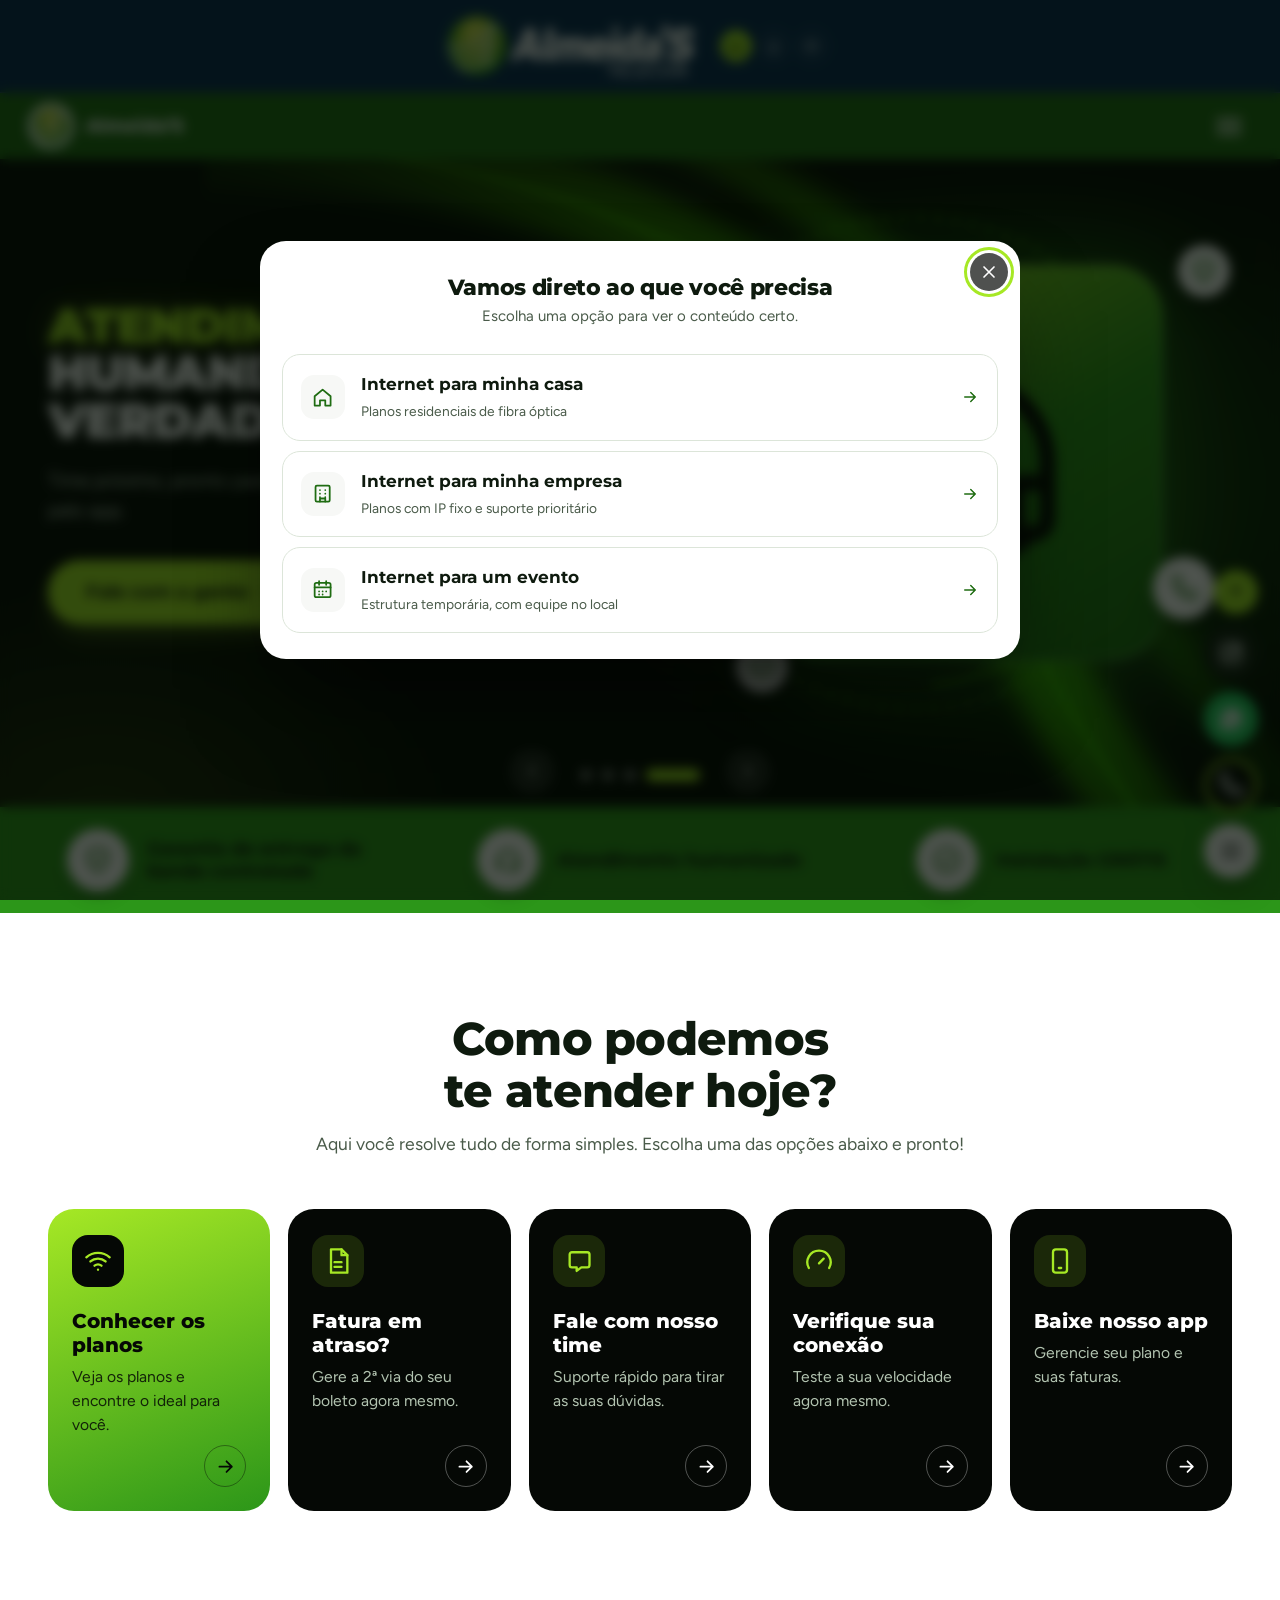
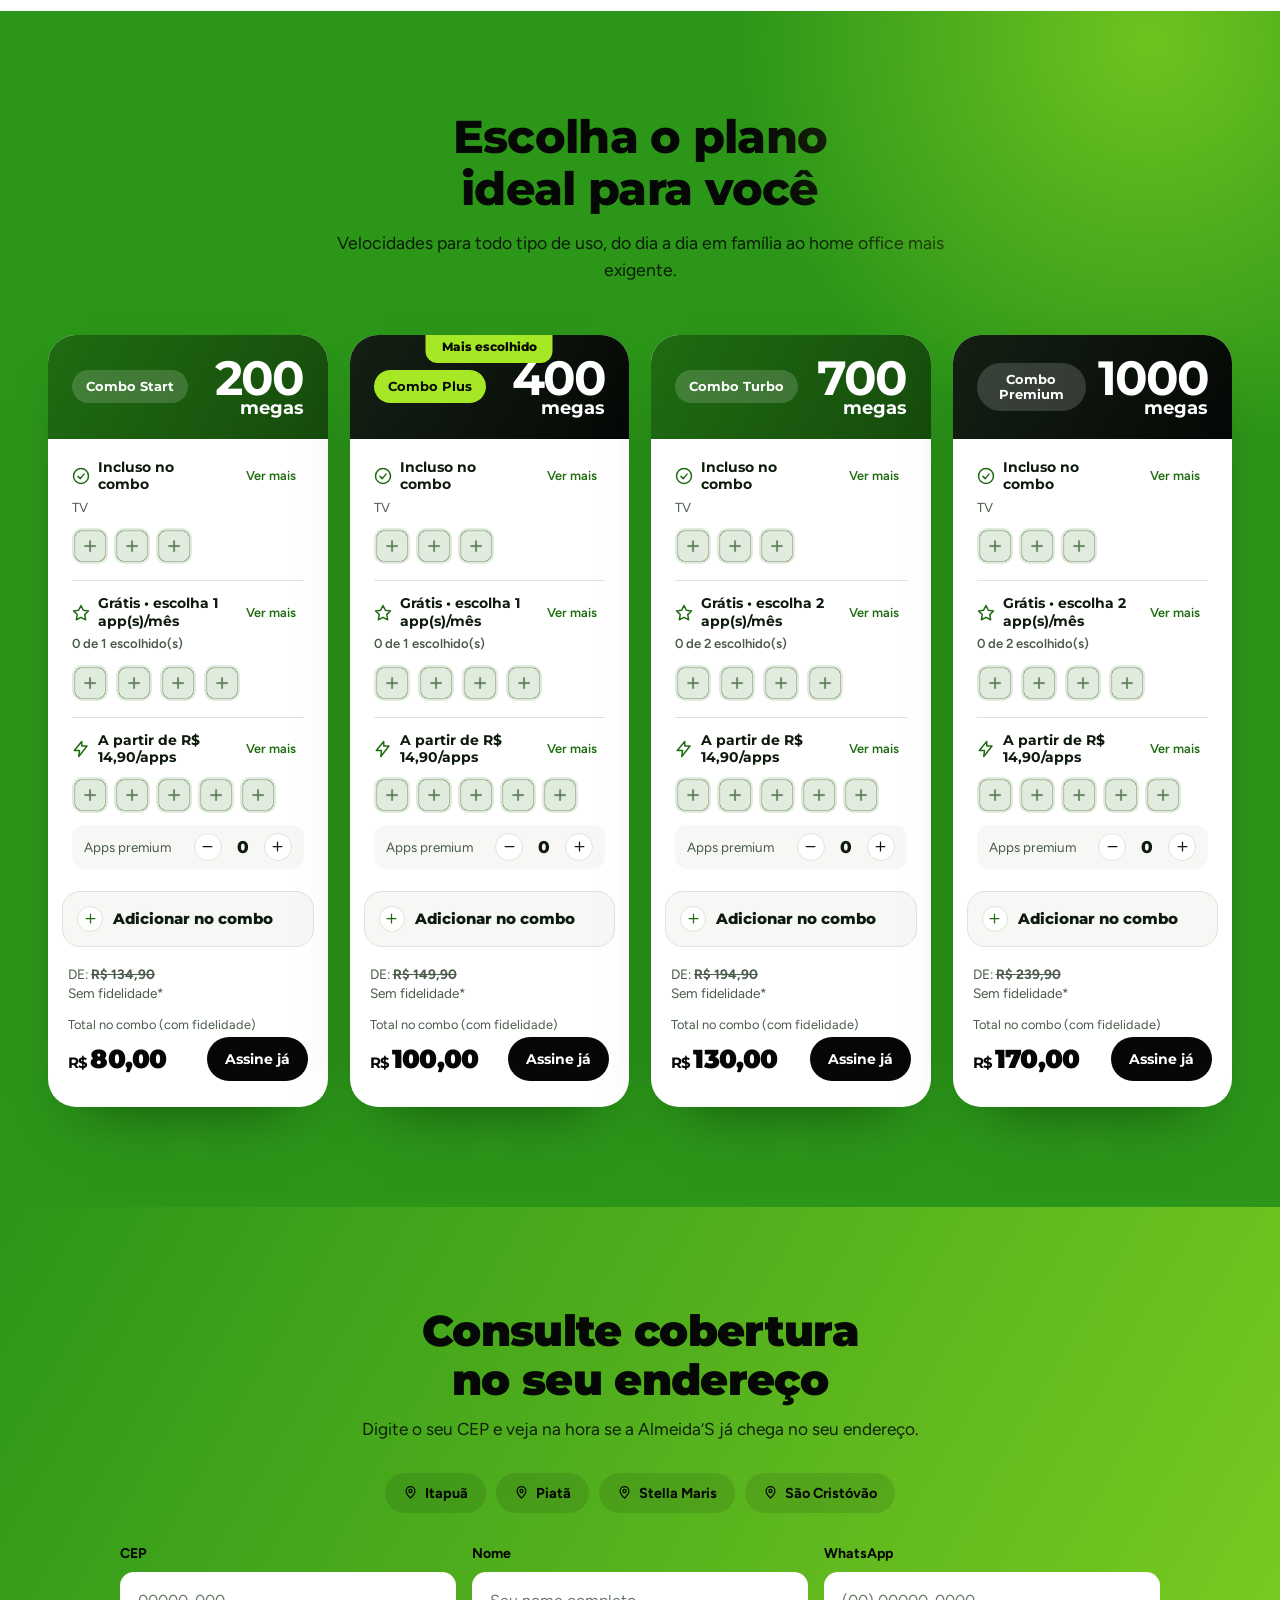
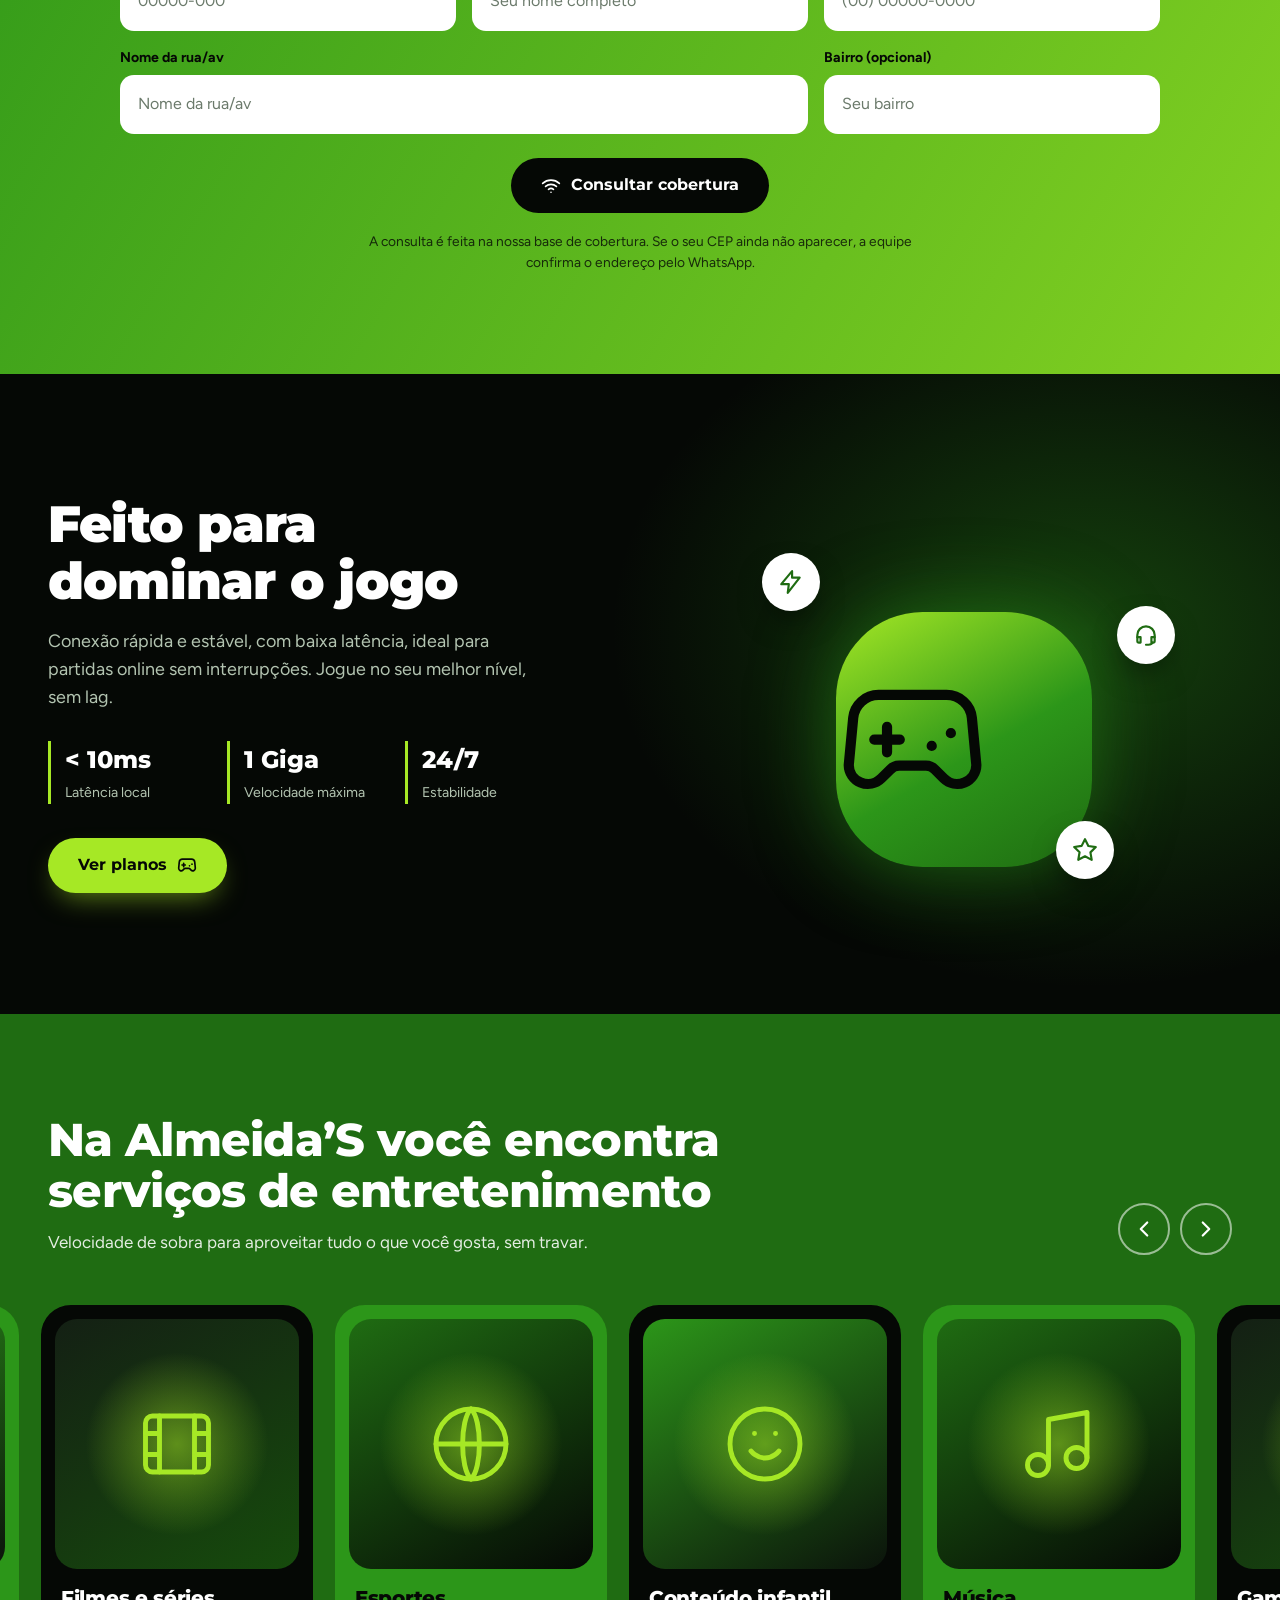
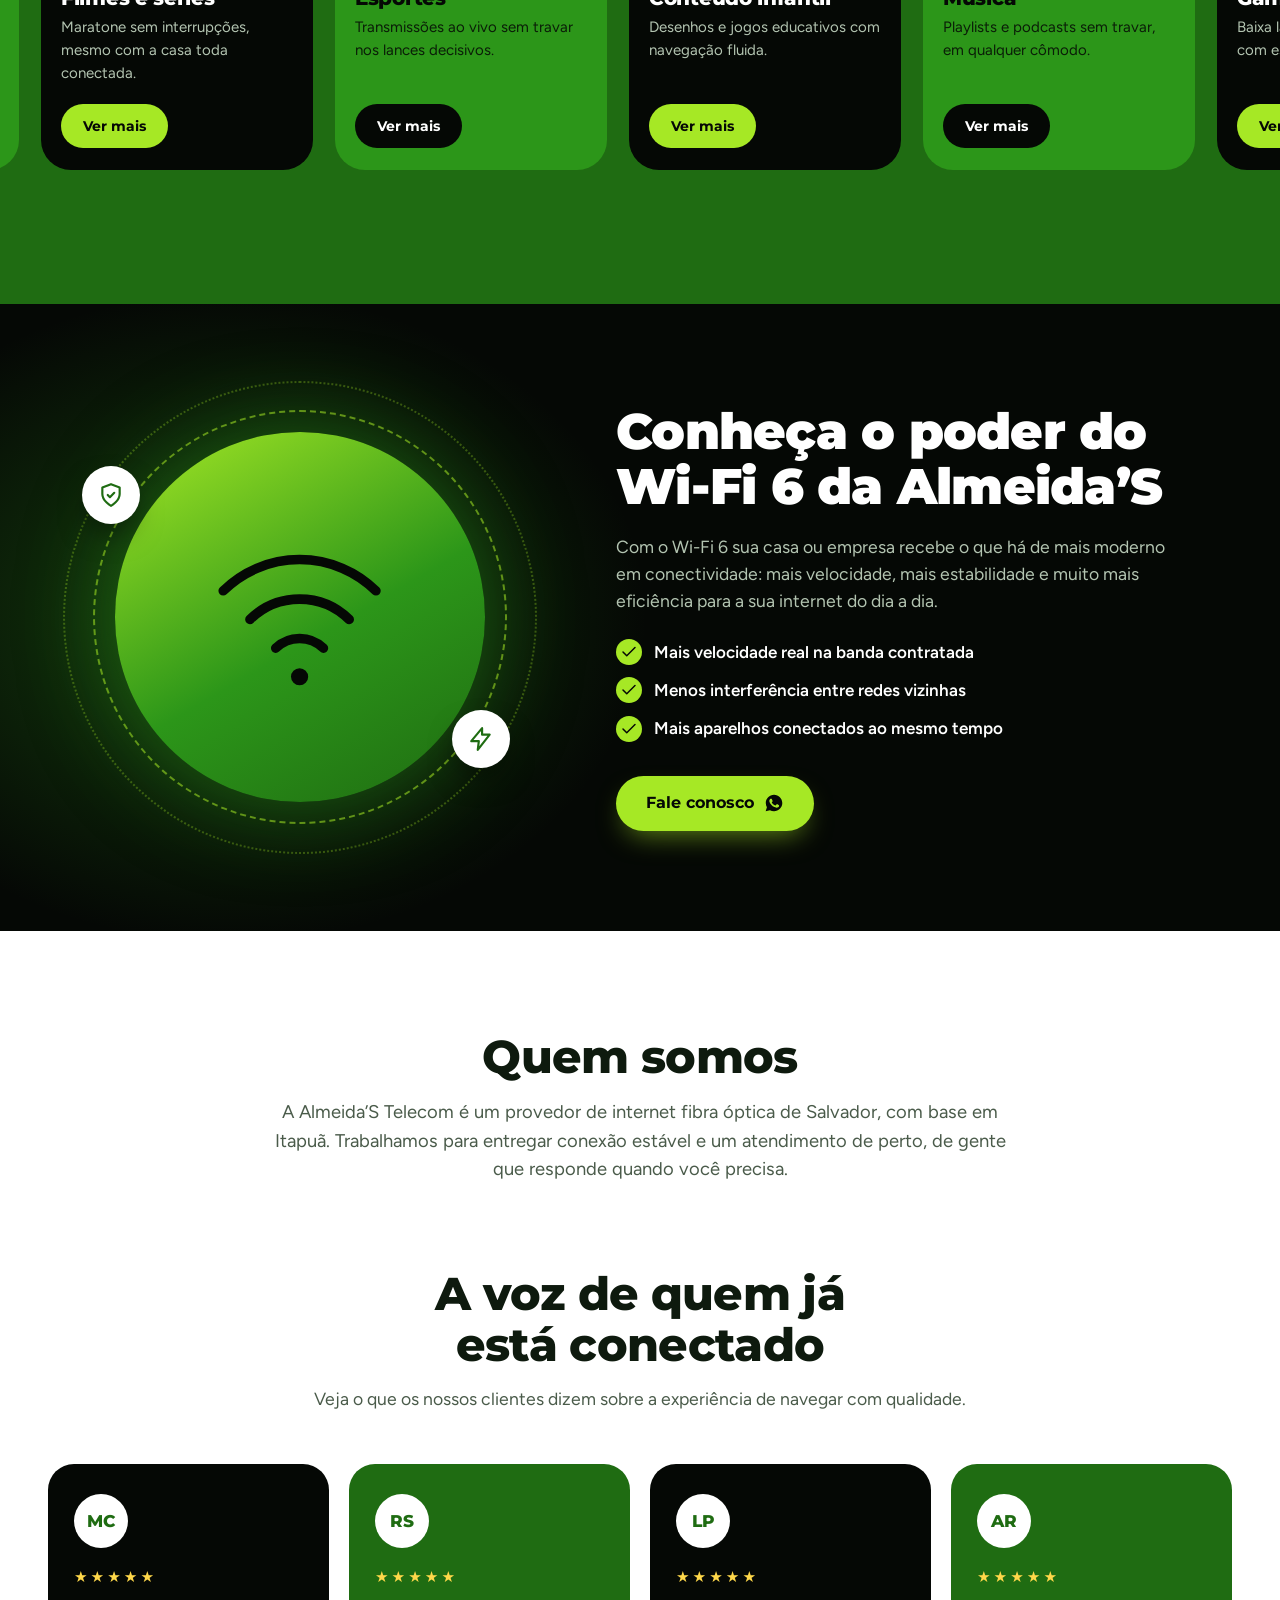
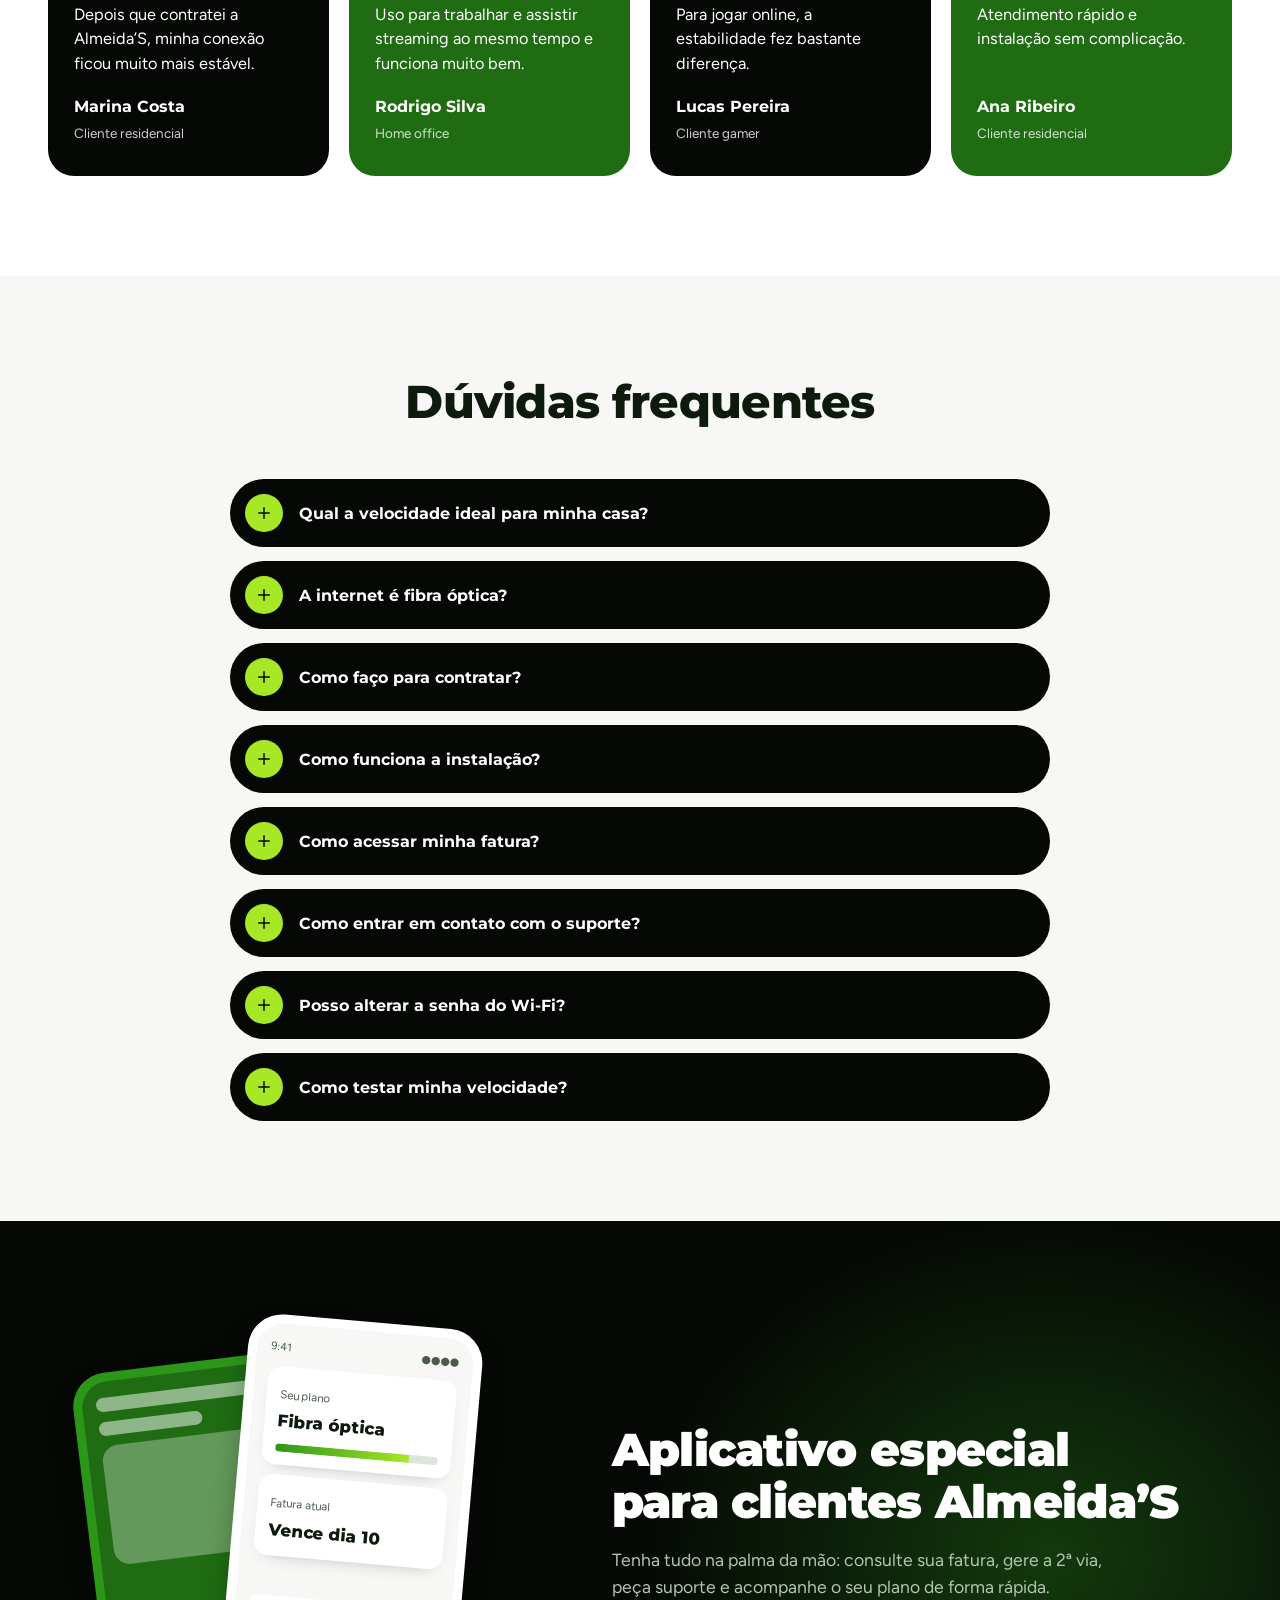
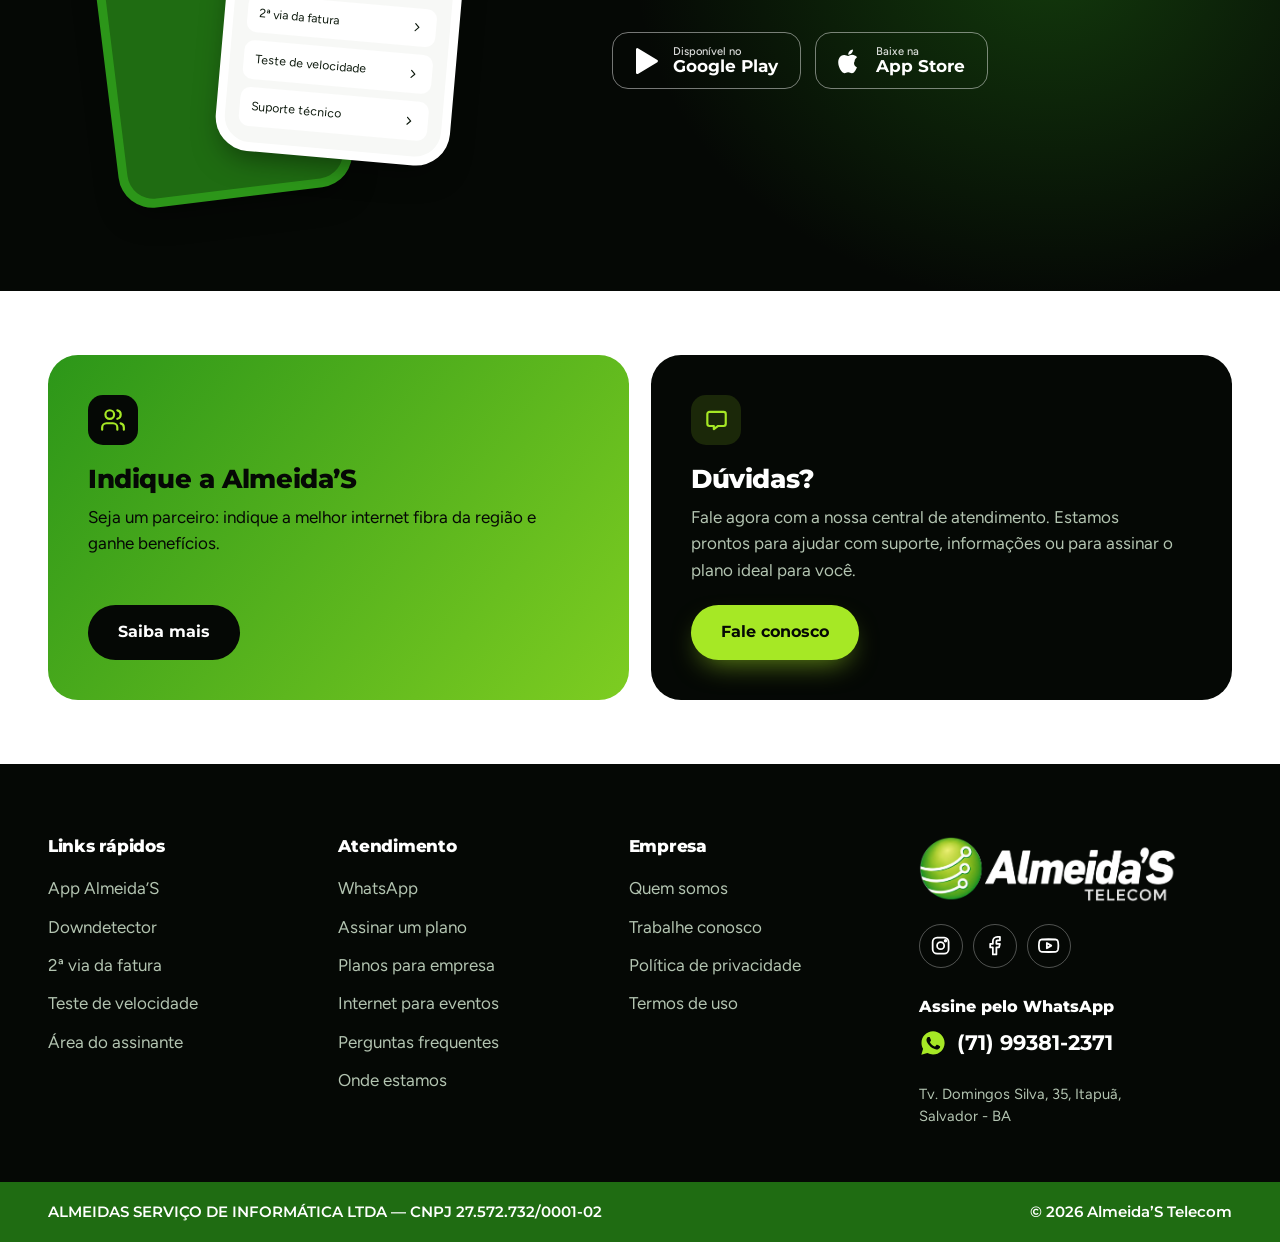
==== commit 07e99565: "cobertura por CEP, janela do CEP no Assine já e ajustes mobile" ====
--- a/index.html
+++ b/index.html
@@ -460,6 +460,7 @@
 <div id="audience-popup" class="modal" aria-hidden="true"></div>
 <div id="promo-popup" class="modal modal--popup" aria-hidden="true"></div>
 <div id="apps-modal" class="modal modal--apps" aria-hidden="true"></div>
+<div id="cep-modal" class="modal" aria-hidden="true"></div>
 
 <script src="js/config.js"></script>
 <script src="js/cobertura.js"></script>
--- a/css/style.css
+++ b/css/style.css
@@ -667,7 +667,9 @@
 .coverage-result h3 { font-family: var(--font-display); font-size: 1.25rem; font-weight: 800; line-height: 1.25; }
 .coverage-result p { margin-top: 8px; color: var(--muted); font-size: 0.98rem; }
 .coverage-result .btn { margin-top: 16px; }
-@media (max-width: 560px) { .coverage-result { flex-direction: column; padding: 22px 20px; } .coverage-result .btn { width: 100%; justify-content: center; } }
+.coverage-result > div { flex: 1; min-width: 0; }
+.coverage-result .btn { white-space: normal; text-align: center; }
+@media (max-width: 560px) { .coverage-result { flex-direction: column; align-items: stretch; padding: 22px 20px; } .coverage-result__ico { align-self: flex-start; } .coverage-result .btn { width: 100%; justify-content: center; } }
 @keyframes coverage-pop { from { opacity: 0; transform: translateY(10px); } to { opacity: 1; transform: none; } }
 @media (prefers-reduced-motion: reduce) { .coverage-result { animation: none; } }
 .coverage__note { text-align: center; margin: 18px auto 0; max-width: 62ch; font-size: 0.86rem; color: rgba(5, 8, 5, 0.8); }
@@ -857,6 +859,26 @@
 .apps__item:hover img { transform: translateY(-4px) scale(1.08); }
 .apps__card .modal__close { background: var(--paper); color: var(--ink); }
 
+/* Janela "Antes de assinar, confira se chegamos aí" (CEP no Assine já) */
+.cep-modal__form { display: flex; gap: 10px; margin-top: 20px; }
+.cep-modal__form input { flex: 1; min-width: 0; border: 2px solid var(--line); border-radius: 14px; padding: 14px 16px; font: inherit; font-size: 1.05rem; background: var(--white); color: var(--ink); }
+.cep-modal__form input:focus { outline: none; border-color: var(--green-deep); box-shadow: 0 0 0 4px rgba(31, 108, 18, 0.16); }
+.cep-modal__erro { margin-top: 10px; font-size: 0.88rem; font-weight: 700; color: #B3261E; }
+.cep-modal__erro[hidden], .cep-modal__result[hidden] { display: none; }
+.cep-modal__result { display: flex; align-items: flex-start; gap: 14px; margin-top: 18px; padding: 16px 18px; border-radius: 18px; background: var(--paper); animation: coverage-pop 0.35s var(--ease); }
+.cep-modal__result > div { flex: 1; min-width: 0; }
+.cep-modal__result .coverage-result__ico { width: 38px; height: 38px; }
+.cep-modal__result .coverage-result__ico .ico { width: 22px; height: 22px; }
+.cep-modal__result--nao .coverage-result__ico { background: var(--white); color: var(--green-deep); box-shadow: inset 0 0 0 2px var(--green-deep); }
+.cep-modal__result h4 { font-family: var(--font-display); font-weight: 800; font-size: 1.02rem; line-height: 1.3; }
+.cep-modal__result p { margin-top: 4px; font-size: 0.9rem; color: var(--muted); }
+.cep-modal__result .btn { margin-top: 12px; width: 100%; justify-content: center; white-space: normal; text-align: center; }
+@media (max-width: 480px) { .cep-modal__result { flex-direction: column; gap: 10px; } }
+.cep-modal__skip { display: block; width: fit-content; margin: 16px auto 0; font-size: 0.86rem; color: var(--muted); text-decoration: underline; text-underline-offset: 3px; }
+.cep-modal__skip:hover { color: var(--ink); }
+@media (max-width: 420px) { .cep-modal__form { flex-direction: column; } .cep-modal__form .btn { width: 100%; justify-content: center; } }
+@media (prefers-reduced-motion: reduce) { .cep-modal__result { animation: none; } }
+
 /* ==========================================================================
    REVEAL (uma entrada por bloco)
    ========================================================================== */
